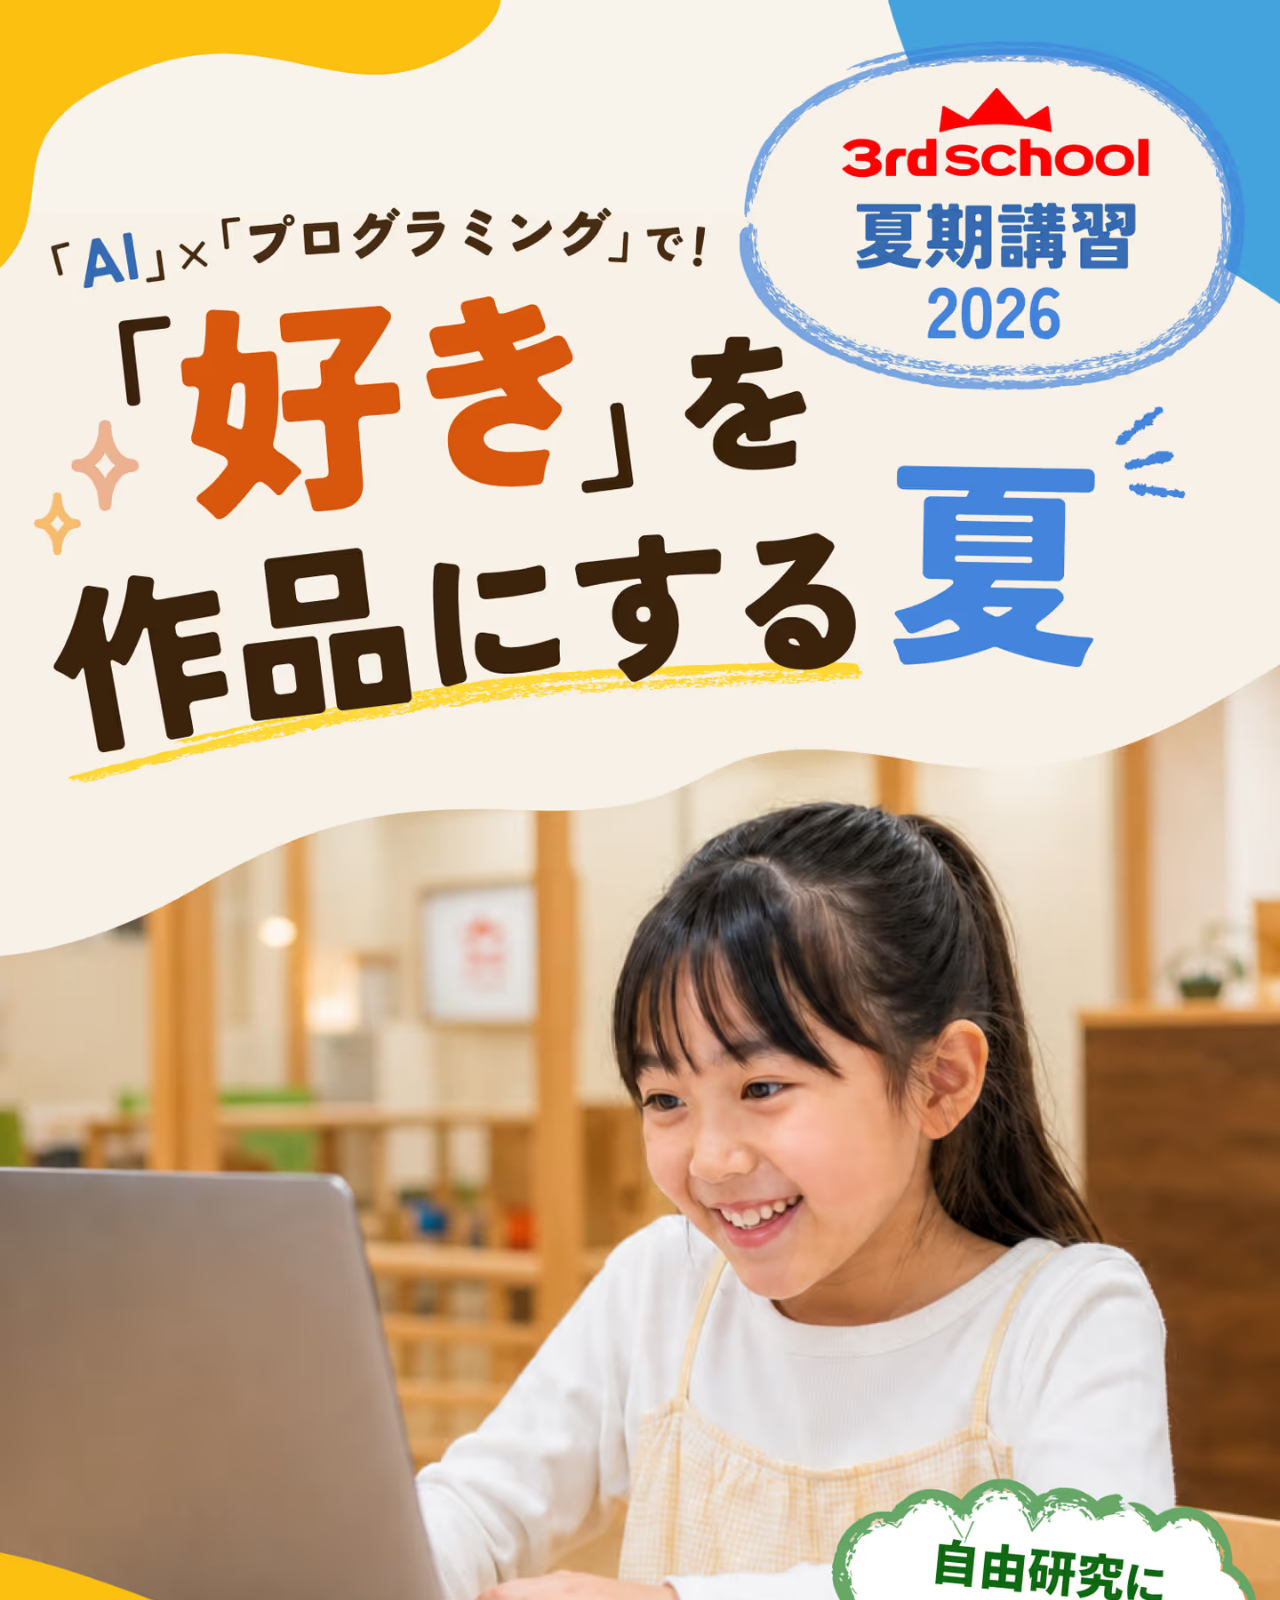
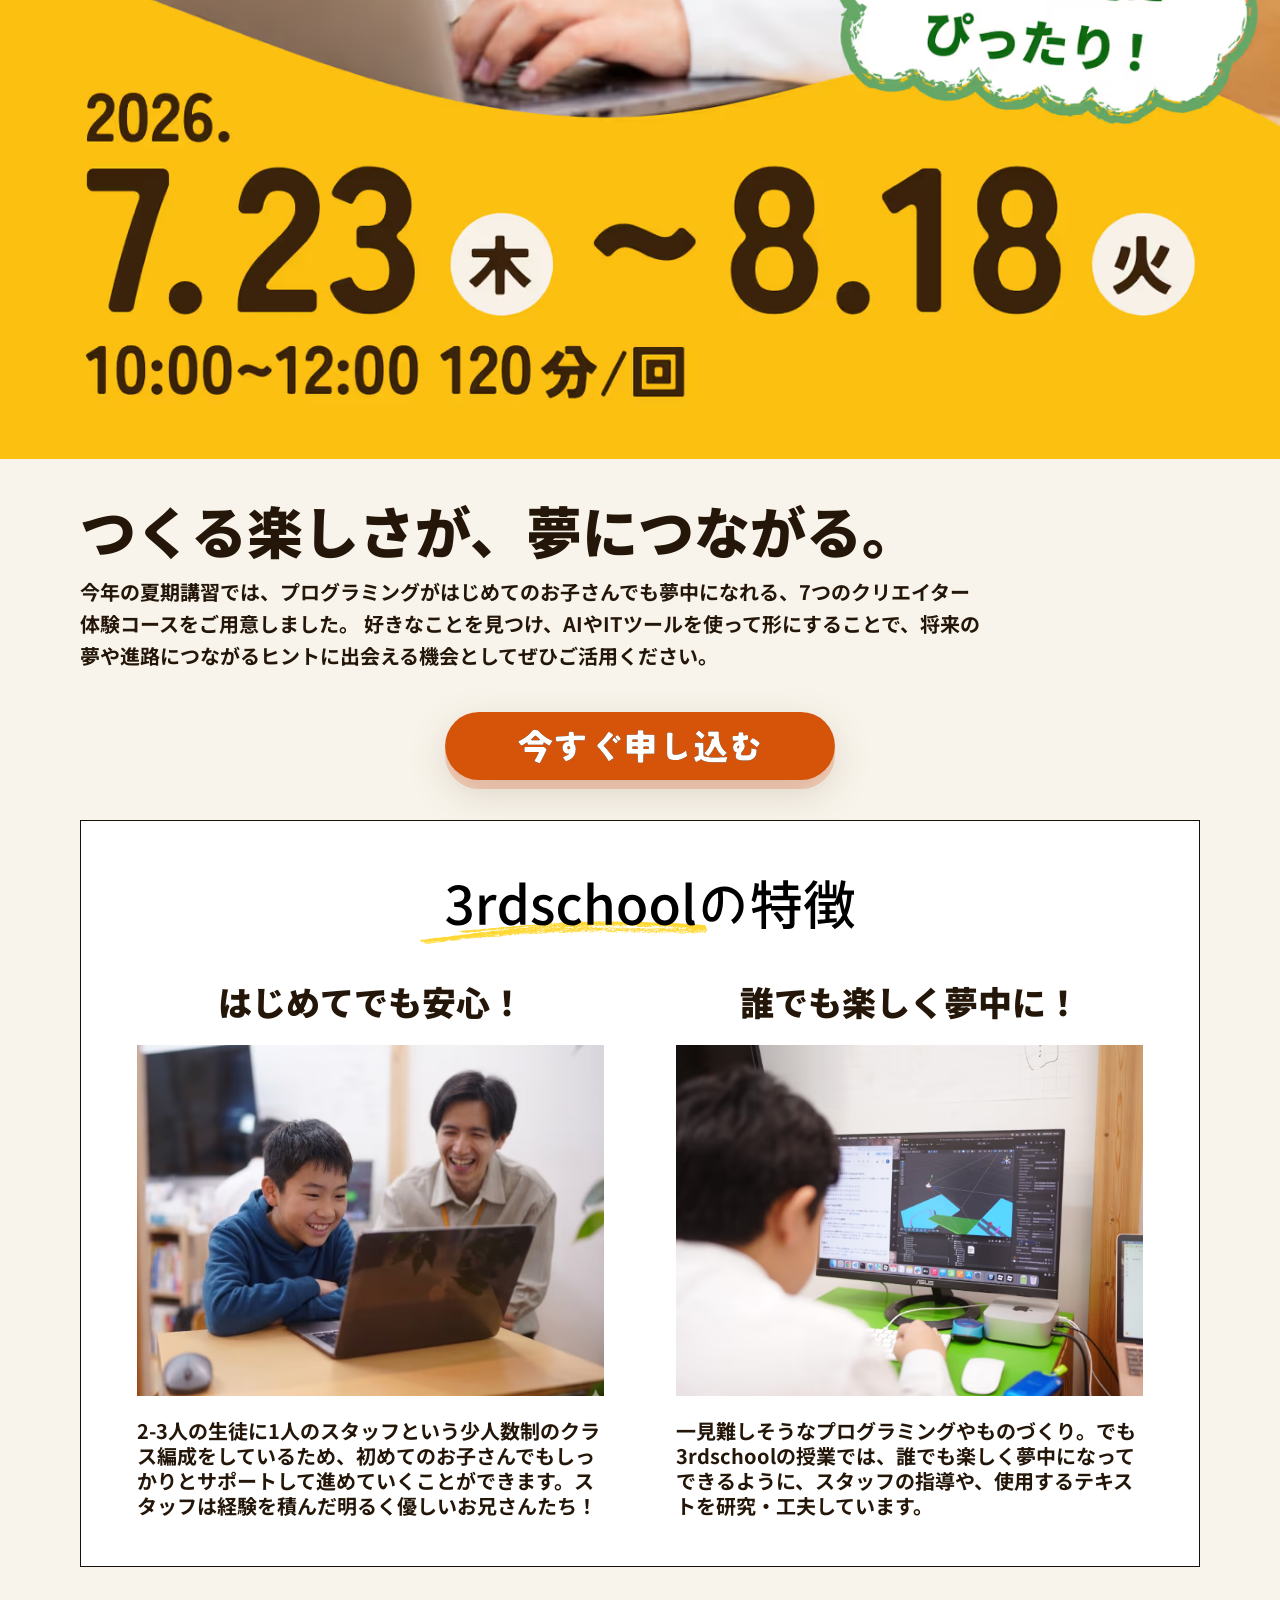
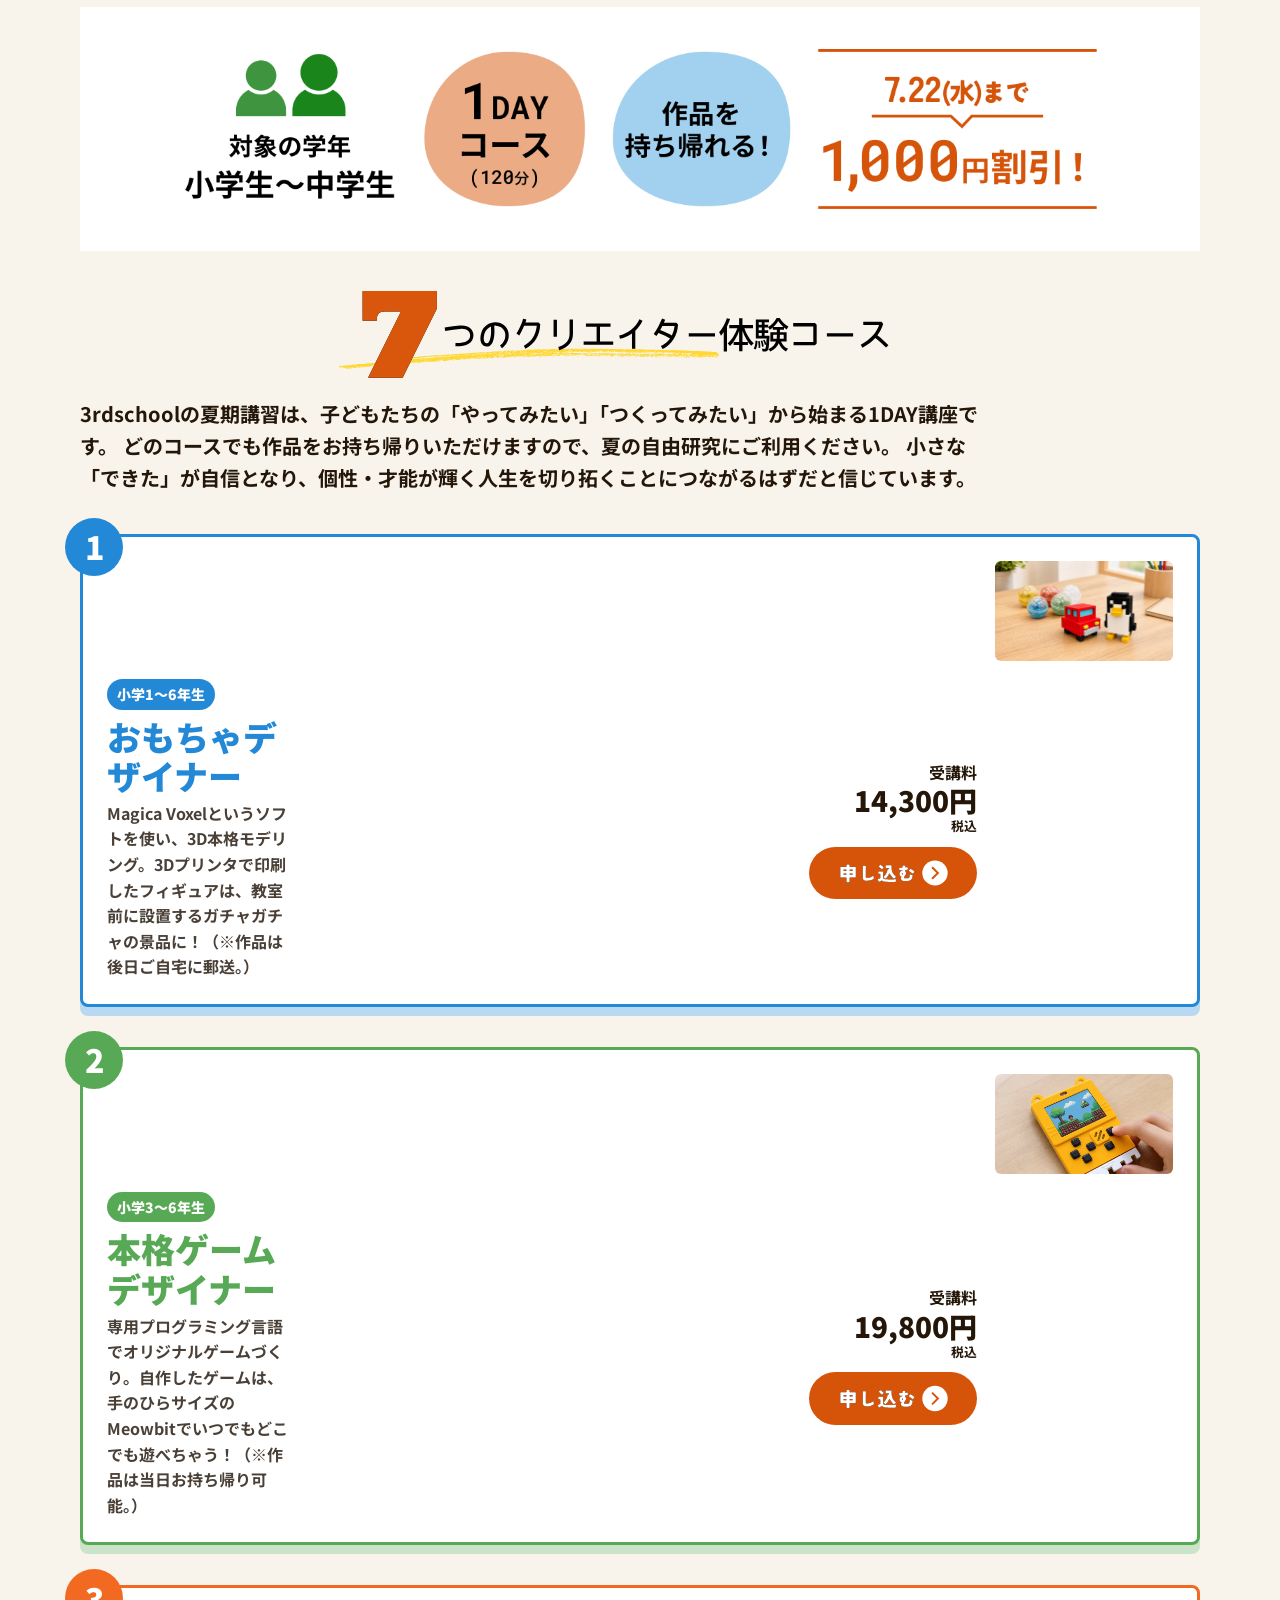
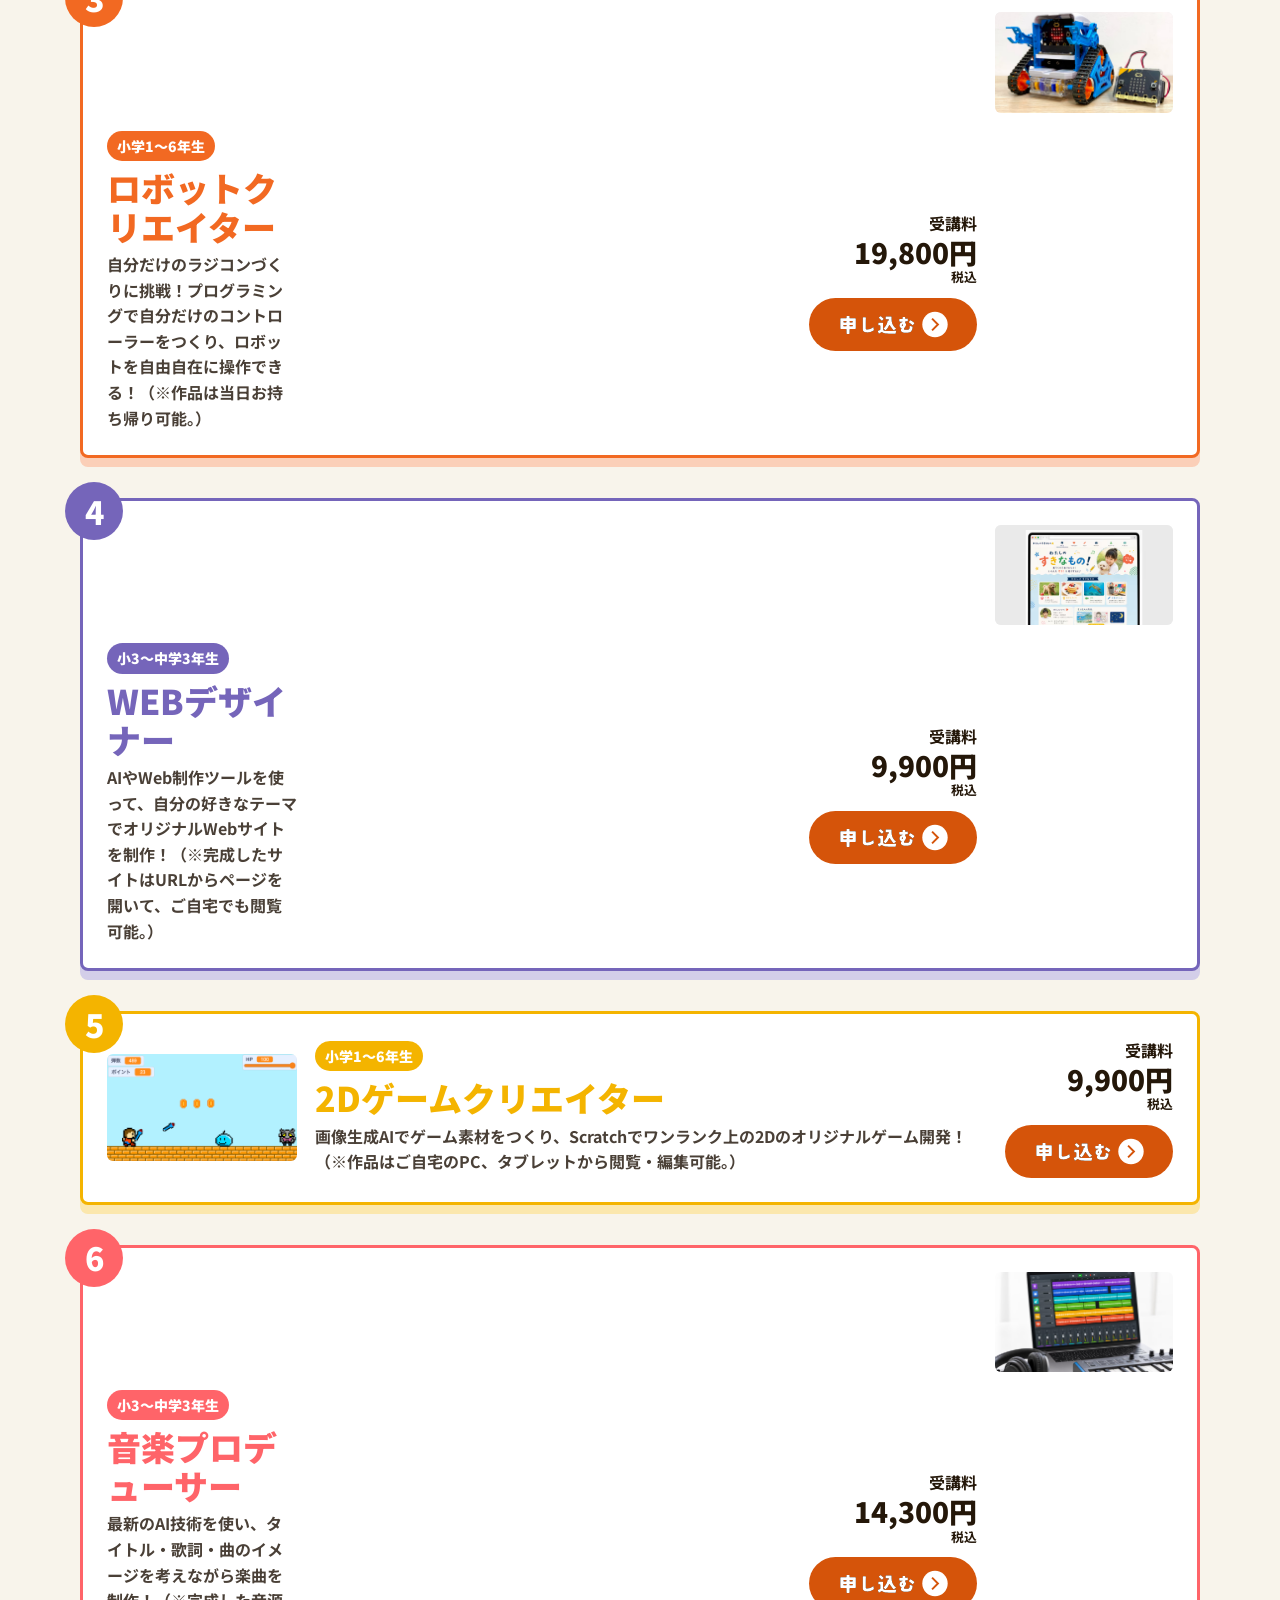
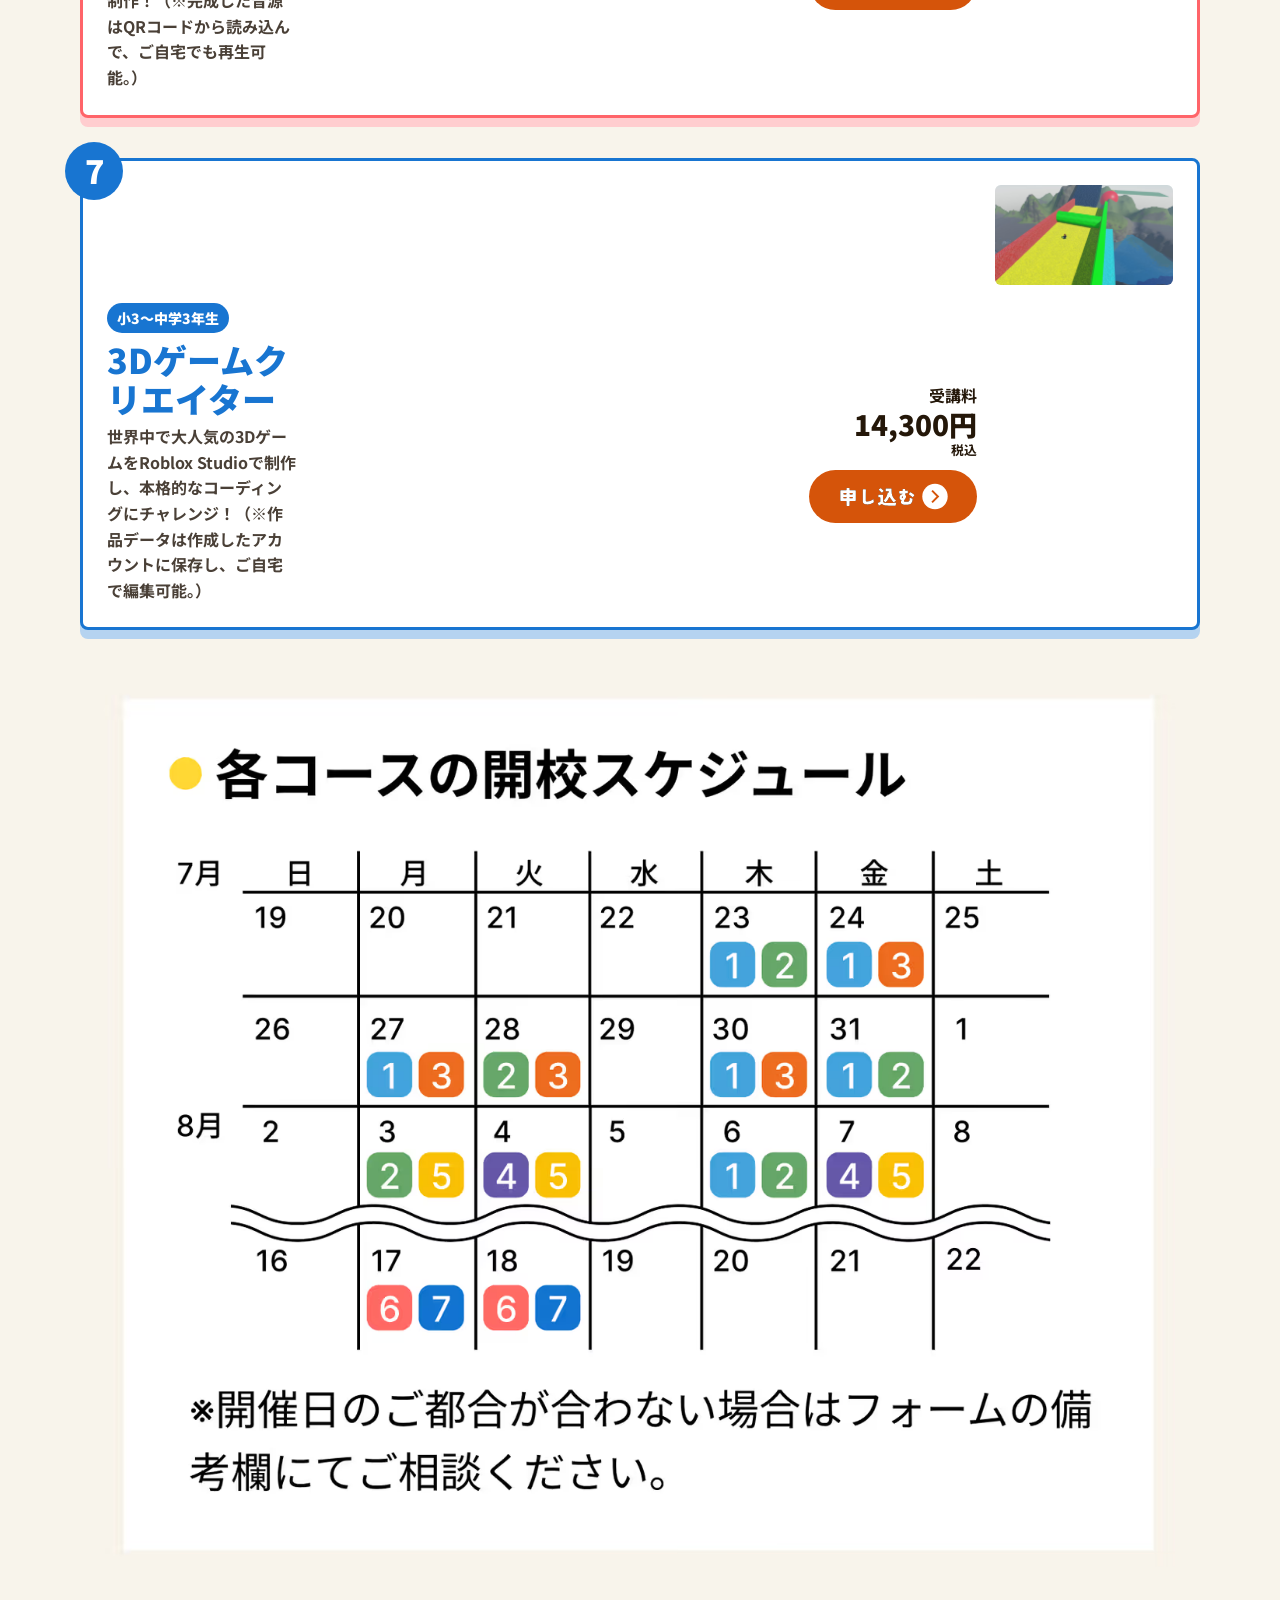
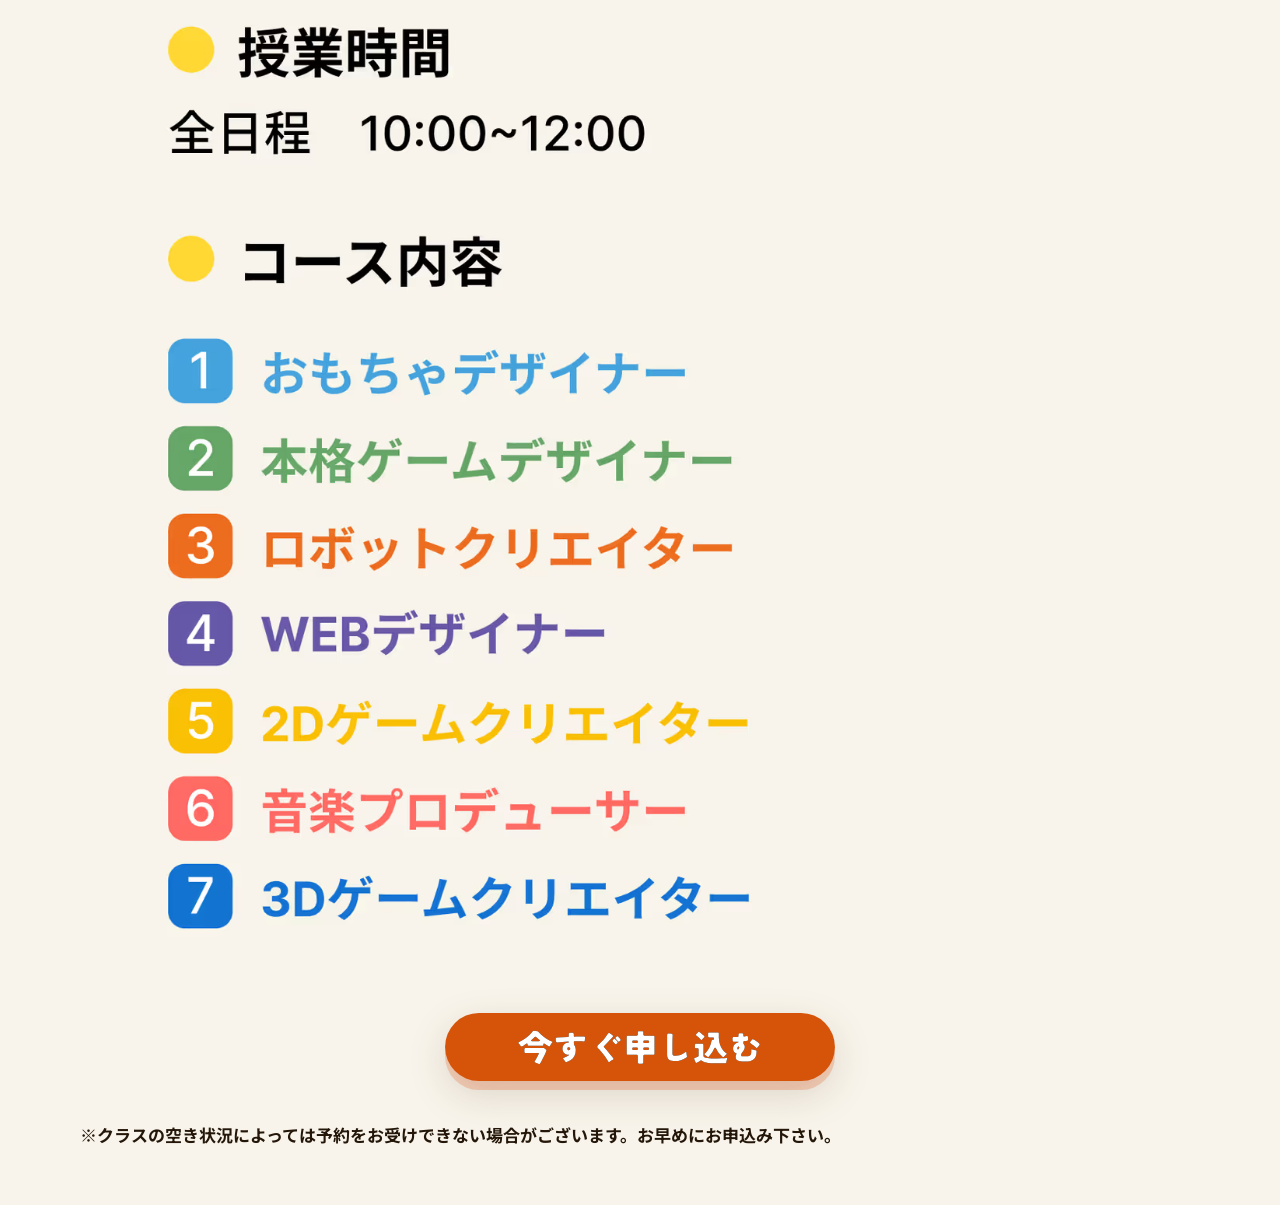
==== summer2026/index.html @ c0a356e0 "Publish summer2026 LP preview" ====
<!DOCTYPE html><html lang="ja" prefix="og: https://ogp.me/ns#"> <head><meta charset="UTF-8"><meta name="viewport" content="width=device-width, initial-scale=1.0"><meta name="description" content="3rdschoolの2026年夏期講習。AIとプログラミングで「好き」を作品にする、7つのクリエイター体験コースをご案内します。"><link rel="canonical" href="https://peio-day.github.io/summer2026/"><link rel="icon" type="image/svg+xml" href="/favicon.svg"><link rel="preconnect" href="https://fonts.googleapis.com"><link rel="preconnect" href="https://fonts.gstatic.com" crossorigin><link href="https://fonts.googleapis.com/css2?family=Noto+Sans+JP:wght@400;500;700&family=Monomaniac+One&family=Yomogi&display=swap" rel="stylesheet"><meta name="generator" content="Astro v6.2.1"><meta property="og:type" content="website"><meta property="og:site_name" content="3rdschool"><meta property="og:url" content="https://peio-day.github.io/summer2026/"><meta property="og:title" content="夏期講習2026 | 3rdschool"><meta property="og:description" content="3rdschoolの2026年夏期講習。AIとプログラミングで「好き」を作品にする、7つのクリエイター体験コースをご案内します。"><meta property="og:image" content="https://peio-day.github.io/images/summer2026/key-visual-pc.png"><meta property="og:locale" content="ja_JP"><meta name="twitter:card" content="summary_large_image"><meta name="twitter:title" content="夏期講習2026 | 3rdschool"><meta name="twitter:description" content="3rdschoolの2026年夏期講習。AIとプログラミングで「好き」を作品にする、7つのクリエイター体験コースをご案内します。"><meta name="twitter:image" content="https://peio-day.github.io/images/summer2026/key-visual-pc.png"><script type="application/ld+json">{"@context":"https://schema.org","@graph":[{"@type":"WebSite","@id":"https://peio-day.github.io/#website","name":"3rdschool","url":"https://peio-day.github.io/","inLanguage":"ja","publisher":{"@id":"https://peio-day.github.io/#school"}},{"@type":"EducationalOrganization","@id":"https://peio-day.github.io/#school","name":"3rdschool","alternateName":"サードスクール","description":"3rdschool（サードスクール）は、小中高生向けのロボット教室・プログラミング教室です。一人ひとりに合わせた個別最適化カリキュラムで、プログラミングやものづくりを通して自分らしさを育みます。","url":"https://peio-day.github.io/","logo":"https://peio-day.github.io/images/logo.svg","image":"https://peio-day.github.io/images/summer2026/key-visual-pc.png","telephone":"0422-27-6718","address":{"@type":"PostalAddress","postalCode":"180-0004","addressRegion":"東京都","addressLocality":"武蔵野市","streetAddress":"吉祥寺本町2-17-2 マリオンワンビルB1","addressCountry":"JP"},"areaServed":["武蔵野市","吉祥寺","東京都"]},{"@type":"WebPage","@id":"https://peio-day.github.io/summer2026/#webpage","url":"https://peio-day.github.io/summer2026/","name":"夏期講習2026 | 3rdschool","description":"3rdschoolの2026年夏期講習。AIとプログラミングで「好き」を作品にする、7つのクリエイター体験コースをご案内します。","isPartOf":{"@id":"https://peio-day.github.io/#website"},"about":{"@id":"https://peio-day.github.io/#school"},"inLanguage":"ja"}]}</script><title>夏期講習2026 | 3rdschool</title><link rel="stylesheet" href="/_astro/Layout.C4W0TdQ2.css">
<link rel="stylesheet" href="/_astro/summer2026@_@astro.C1IbvAcN.css"></head> <body class="bg-white">  <main class="summer-lp" data-astro-cid-hf2qwijf> <section class="hero" aria-label="3rdschool 夏期講習2026 キービジュアル" data-astro-cid-hf2qwijf> <picture data-astro-cid-hf2qwijf> <source media="(min-width: 768px)" srcset="/images/summer2026/key-visual-pc.png" data-astro-cid-hf2qwijf> <picture data-optimized-picture><source type="image/avif" srcset="/images/summer2026/_optimized/key-visual-sp-320.avif 320w, /images/summer2026/_optimized/key-visual-sp-480.avif 480w, /images/summer2026/_optimized/key-visual-sp-768.avif 768w, /images/summer2026/_optimized/key-visual-sp-1024.avif 1024w, /images/summer2026/_optimized/key-visual-sp-1440.avif 1440w, /images/summer2026/_optimized/key-visual-sp-1500.avif 1500w" sizes="100vw"><source type="image/webp" srcset="/images/summer2026/_optimized/key-visual-sp-320.webp 320w, /images/summer2026/_optimized/key-visual-sp-480.webp 480w, /images/summer2026/_optimized/key-visual-sp-768.webp 768w, /images/summer2026/_optimized/key-visual-sp-1024.webp 1024w, /images/summer2026/_optimized/key-visual-sp-1440.webp 1440w, /images/summer2026/_optimized/key-visual-sp-1500.webp 1500w" sizes="100vw"><img src="/images/summer2026/_optimized/key-visual-sp-1500.jpg" alt="3rdschool 夏期講習2026。AIとプログラミングで好きを作品にする夏。2026年7月23日から8月18日、10時から12時、120分。自由研究にぴったり。" data-astro-cid-hf2qwijf srcset="/images/summer2026/_optimized/key-visual-sp-320.jpg 320w, /images/summer2026/_optimized/key-visual-sp-480.jpg 480w, /images/summer2026/_optimized/key-visual-sp-768.jpg 768w, /images/summer2026/_optimized/key-visual-sp-1024.jpg 1024w, /images/summer2026/_optimized/key-visual-sp-1440.jpg 1440w, /images/summer2026/_optimized/key-visual-sp-1500.jpg 1500w" sizes="100vw" width="1500" height="2412" decoding="async" loading="lazy"></picture> </picture> </section> <section class="school-message" aria-labelledby="school-message-title" data-astro-cid-hf2qwijf> <div class="school-message-inner" data-astro-cid-hf2qwijf> <h2 id="school-message-title" data-astro-cid-hf2qwijf>つくる楽しさが、夢につながる。</h2> <p class="school-message-text" data-astro-cid-hf2qwijf>
今年の夏期講習では、プログラミングがはじめてのお子さんでも夢中になれる、7つのクリエイター体験コースをご用意しました。
          好きなことを見つけ、AIやITツールを使って形にすることで、将来の夢や進路につながるヒントに出会える機会としてぜひご活用ください。
</p> </div> </section> <section class="apply-visual" aria-label="夏期講習のお申込み" data-astro-cid-hf2qwijf> <a href="https://docs.google.com/forms/d/e/1FAIpQLSduN8MooOyiQz0dYgE5mBv_ekLYyKH8mfT1qX-mjgwdYYF5_A/viewform?usp=header" target="_blank" rel="noopener noreferrer" data-astro-cid-hf2qwijf> <img src="/images/summer2026/apply-button.svg" alt="今すぐ申し込む" data-astro-cid-hf2qwijf> </a> </section> <section class="features" aria-labelledby="features-title" data-astro-cid-hf2qwijf> <div class="section-heading" data-astro-cid-hf2qwijf> <h2 id="features-title" class="feature-title" data-astro-cid-hf2qwijf> <img src="/images/summer2026/feature-title.svg" alt="3rdschoolの特徴" loading="eager" data-astro-cid-hf2qwijf> </h2> </div> <div class="feature-list" data-astro-cid-hf2qwijf> <article class="feature-item" data-astro-cid-hf2qwijf> <h3 data-astro-cid-hf2qwijf>はじめてでも安心！</h3> <picture data-optimized-picture><source type="image/avif" srcset="/images/summer2026/_optimized/feature-support-320.avif 320w, /images/summer2026/_optimized/feature-support-480.avif 480w, /images/summer2026/_optimized/feature-support-768.avif 768w, /images/summer2026/_optimized/feature-support-1024.avif 1024w, /images/summer2026/_optimized/feature-support-1111.avif 1111w" sizes="100vw"><source type="image/webp" srcset="/images/summer2026/_optimized/feature-support-320.webp 320w, /images/summer2026/_optimized/feature-support-480.webp 480w, /images/summer2026/_optimized/feature-support-768.webp 768w, /images/summer2026/_optimized/feature-support-1024.webp 1024w, /images/summer2026/_optimized/feature-support-1111.webp 1111w" sizes="100vw"><img src="/images/summer2026/_optimized/feature-support-1111.jpg" alt="スタッフが子どもに寄り添って制作をサポートしている様子" loading="lazy" data-astro-cid-hf2qwijf srcset="/images/summer2026/_optimized/feature-support-320.jpg 320w, /images/summer2026/_optimized/feature-support-480.jpg 480w, /images/summer2026/_optimized/feature-support-768.jpg 768w, /images/summer2026/_optimized/feature-support-1024.jpg 1024w, /images/summer2026/_optimized/feature-support-1111.jpg 1111w" sizes="100vw" width="1111" height="776" decoding="async"></picture> <p data-astro-cid-hf2qwijf>
2-3人の生徒に1人のスタッフという少人数制のクラス編成をしているため、初めてのお子さんでもしっかりとサポートして進めていくことができます。スタッフは経験を積んだ明るく優しいお兄さんたち！
</p> </article> <article class="feature-item" data-astro-cid-hf2qwijf> <h3 data-astro-cid-hf2qwijf>誰でも楽しく夢中に！</h3> <picture data-optimized-picture><source type="image/avif" srcset="/images/summer2026/_optimized/feature-focus-320.avif 320w, /images/summer2026/_optimized/feature-focus-480.avif 480w, /images/summer2026/_optimized/feature-focus-768.avif 768w, /images/summer2026/_optimized/feature-focus-1024.avif 1024w, /images/summer2026/_optimized/feature-focus-1400.avif 1400w" sizes="100vw"><source type="image/webp" srcset="/images/summer2026/_optimized/feature-focus-320.webp 320w, /images/summer2026/_optimized/feature-focus-480.webp 480w, /images/summer2026/_optimized/feature-focus-768.webp 768w, /images/summer2026/_optimized/feature-focus-1024.webp 1024w, /images/summer2026/_optimized/feature-focus-1400.webp 1400w" sizes="100vw"><img src="/images/summer2026/_optimized/feature-focus-1400.jpg" alt="子どもが3D制作画面を見ながらプログラミングに取り組んでいる様子" loading="lazy" data-astro-cid-hf2qwijf srcset="/images/summer2026/_optimized/feature-focus-320.jpg 320w, /images/summer2026/_optimized/feature-focus-480.jpg 480w, /images/summer2026/_optimized/feature-focus-768.jpg 768w, /images/summer2026/_optimized/feature-focus-1024.jpg 1024w, /images/summer2026/_optimized/feature-focus-1400.jpg 1400w" sizes="100vw" width="1400" height="933" decoding="async"></picture> <p data-astro-cid-hf2qwijf>
一見難しそうなプログラミングやものづくり。でも3rdschoolの授業では、誰でも楽しく夢中になってできるように、スタッフの指導や、使用するテキストを研究・工夫しています。
</p> </article> </div> </section> <section class="highlights" aria-label="夏期講習の特徴" data-astro-cid-hf2qwijf> <img class="highlights-pc" src="/images/summer2026/highlights-pc.png" alt="対象の学年 小学生から中学生、1DAYコース120分、作品を持ち帰れる、7月22日まで1,000円割引" loading="eager" data-astro-cid-hf2qwijf> <img class="highlights-sp" src="/images/summer2026/highlights-sp.png" alt="対象の学年 小学生から中学生、1DAYコース120分、作品を持ち帰れる、7月22日まで1,000円割引" loading="eager" data-astro-cid-hf2qwijf> </section> <section class="intro-section" aria-labelledby="intro-title" data-astro-cid-hf2qwijf> <div class="section-heading" data-astro-cid-hf2qwijf> <h2 id="intro-title" class="creator-title" data-astro-cid-hf2qwijf> <img src="/images/summer2026/creator-course-title.svg" alt="7つのクリエイター体験コース" loading="eager" data-astro-cid-hf2qwijf> </h2> </div> <p class="intro-text" data-astro-cid-hf2qwijf>
3rdschoolの夏期講習は、子どもたちの「やってみたい」「つくってみたい」から始まる1DAY講座です。
        どのコースでも作品をお持ち帰りいただけますので、夏の自由研究にご利用ください。
        小さな「できた」が自信となり、個性・才能が輝く人生を切り拓くことにつながるはずだと信じています。
</p> </section> <section class="courses" aria-label="コース一覧" data-astro-cid-hf2qwijf> <article class="course-card" style="--course-color: #2389d7" data-astro-cid-hf2qwijf> <div class="course-number" data-astro-cid-hf2qwijf>1</div> <picture data-optimized-picture><source type="image/avif" srcset="/images/summer2026/_optimized/course-toy-320.avif 320w, /images/summer2026/_optimized/course-toy-480.avif 480w, /images/summer2026/_optimized/course-toy-768.avif 768w, /images/summer2026/_optimized/course-toy-1024.avif 1024w, /images/summer2026/_optimized/course-toy-1440.avif 1440w, /images/summer2026/_optimized/course-toy-1672.avif 1672w" sizes="100vw"><source type="image/webp" srcset="/images/summer2026/_optimized/course-toy-320.webp 320w, /images/summer2026/_optimized/course-toy-480.webp 480w, /images/summer2026/_optimized/course-toy-768.webp 768w, /images/summer2026/_optimized/course-toy-1024.webp 1024w, /images/summer2026/_optimized/course-toy-1440.webp 1440w, /images/summer2026/_optimized/course-toy-1672.webp 1672w" sizes="100vw"><img class="course-image" src="/images/summer2026/_optimized/course-toy-1672.jpg" alt="" loading="lazy" data-astro-cid-hf2qwijf srcset="/images/summer2026/_optimized/course-toy-320.jpg 320w, /images/summer2026/_optimized/course-toy-480.jpg 480w, /images/summer2026/_optimized/course-toy-768.jpg 768w, /images/summer2026/_optimized/course-toy-1024.jpg 1024w, /images/summer2026/_optimized/course-toy-1440.jpg 1440w, /images/summer2026/_optimized/course-toy-1672.jpg 1672w" sizes="100vw" width="1672" height="941" decoding="async"></picture> <div class="course-body" data-astro-cid-hf2qwijf> <span class="target" data-astro-cid-hf2qwijf>小学1〜6年生</span> <h3 data-astro-cid-hf2qwijf>おもちゃデザイナー</h3> <p data-astro-cid-hf2qwijf>Magica Voxelというソフトを使い、3D本格モデリング。3Dプリンタで印刷したフィギュアは、教室前に設置するガチャガチャの景品に！（※作品は後日ご自宅に郵送。）</p> </div> <div class="course-footer" data-astro-cid-hf2qwijf> <div class="course-price" data-astro-cid-hf2qwijf> <span data-astro-cid-hf2qwijf>受講料</span> <strong data-astro-cid-hf2qwijf>14,300円</strong> <small data-astro-cid-hf2qwijf>税込</small> </div> <a class="course-apply" href="https://docs.google.com/forms/d/e/1FAIpQLSduN8MooOyiQz0dYgE5mBv_ekLYyKH8mfT1qX-mjgwdYYF5_A/viewform?usp=header" target="_blank" rel="noopener noreferrer" data-astro-cid-hf2qwijf> <img src="/images/summer2026/apply-button-small.svg" alt="おもちゃデザイナーに申し込む" loading="lazy" data-astro-cid-hf2qwijf> </a> </div> </article><article class="course-card" style="--course-color: #58a955" data-astro-cid-hf2qwijf> <div class="course-number" data-astro-cid-hf2qwijf>2</div> <picture data-optimized-picture><source type="image/avif" srcset="/images/summer2026/_optimized/course-game-320.avif 320w, /images/summer2026/_optimized/course-game-480.avif 480w, /images/summer2026/_optimized/course-game-768.avif 768w, /images/summer2026/_optimized/course-game-1024.avif 1024w, /images/summer2026/_optimized/course-game-1402.avif 1402w" sizes="100vw"><source type="image/webp" srcset="/images/summer2026/_optimized/course-game-320.webp 320w, /images/summer2026/_optimized/course-game-480.webp 480w, /images/summer2026/_optimized/course-game-768.webp 768w, /images/summer2026/_optimized/course-game-1024.webp 1024w, /images/summer2026/_optimized/course-game-1402.webp 1402w" sizes="100vw"><img class="course-image" src="/images/summer2026/_optimized/course-game-1402.jpg" alt="" loading="lazy" data-astro-cid-hf2qwijf srcset="/images/summer2026/_optimized/course-game-320.jpg 320w, /images/summer2026/_optimized/course-game-480.jpg 480w, /images/summer2026/_optimized/course-game-768.jpg 768w, /images/summer2026/_optimized/course-game-1024.jpg 1024w, /images/summer2026/_optimized/course-game-1402.jpg 1402w" sizes="100vw" width="1402" height="1122" decoding="async"></picture> <div class="course-body" data-astro-cid-hf2qwijf> <span class="target" data-astro-cid-hf2qwijf>小学3〜6年生</span> <h3 data-astro-cid-hf2qwijf>本格ゲームデザイナー</h3> <p data-astro-cid-hf2qwijf>専用プログラミング言語でオリジナルゲームづくり。自作したゲームは、手のひらサイズのMeowbitでいつでもどこでも遊べちゃう！（※作品は当日お持ち帰り可能。）</p> </div> <div class="course-footer" data-astro-cid-hf2qwijf> <div class="course-price" data-astro-cid-hf2qwijf> <span data-astro-cid-hf2qwijf>受講料</span> <strong data-astro-cid-hf2qwijf>19,800円</strong> <small data-astro-cid-hf2qwijf>税込</small> </div> <a class="course-apply" href="https://docs.google.com/forms/d/e/1FAIpQLSduN8MooOyiQz0dYgE5mBv_ekLYyKH8mfT1qX-mjgwdYYF5_A/viewform?usp=header" target="_blank" rel="noopener noreferrer" data-astro-cid-hf2qwijf> <img src="/images/summer2026/apply-button-small.svg" alt="本格ゲームデザイナーに申し込む" loading="lazy" data-astro-cid-hf2qwijf> </a> </div> </article><article class="course-card" style="--course-color: #f26922" data-astro-cid-hf2qwijf> <div class="course-number" data-astro-cid-hf2qwijf>3</div> <picture data-optimized-picture><source type="image/avif" srcset="/images/summer2026/_optimized/course-robot-320.avif 320w, /images/summer2026/_optimized/course-robot-480.avif 480w, /images/summer2026/_optimized/course-robot-768.avif 768w, /images/summer2026/_optimized/course-robot-1024.avif 1024w, /images/summer2026/_optimized/course-robot-1440.avif 1440w, /images/summer2026/_optimized/course-robot-1504.avif 1504w" sizes="100vw"><source type="image/webp" srcset="/images/summer2026/_optimized/course-robot-320.webp 320w, /images/summer2026/_optimized/course-robot-480.webp 480w, /images/summer2026/_optimized/course-robot-768.webp 768w, /images/summer2026/_optimized/course-robot-1024.webp 1024w, /images/summer2026/_optimized/course-robot-1440.webp 1440w, /images/summer2026/_optimized/course-robot-1504.webp 1504w" sizes="100vw"><img class="course-image" src="/images/summer2026/_optimized/course-robot-1504.jpg" alt="" loading="lazy" data-astro-cid-hf2qwijf srcset="/images/summer2026/_optimized/course-robot-320.jpg 320w, /images/summer2026/_optimized/course-robot-480.jpg 480w, /images/summer2026/_optimized/course-robot-768.jpg 768w, /images/summer2026/_optimized/course-robot-1024.jpg 1024w, /images/summer2026/_optimized/course-robot-1440.jpg 1440w, /images/summer2026/_optimized/course-robot-1504.jpg 1504w" sizes="100vw" width="1504" height="1310" decoding="async"></picture> <div class="course-body" data-astro-cid-hf2qwijf> <span class="target" data-astro-cid-hf2qwijf>小学1〜6年生</span> <h3 data-astro-cid-hf2qwijf>ロボットクリエイター</h3> <p data-astro-cid-hf2qwijf>自分だけのラジコンづくりに挑戦！プログラミングで自分だけのコントローラーをつくり、ロボットを自由自在に操作できる！（※作品は当日お持ち帰り可能。）</p> </div> <div class="course-footer" data-astro-cid-hf2qwijf> <div class="course-price" data-astro-cid-hf2qwijf> <span data-astro-cid-hf2qwijf>受講料</span> <strong data-astro-cid-hf2qwijf>19,800円</strong> <small data-astro-cid-hf2qwijf>税込</small> </div> <a class="course-apply" href="https://docs.google.com/forms/d/e/1FAIpQLSduN8MooOyiQz0dYgE5mBv_ekLYyKH8mfT1qX-mjgwdYYF5_A/viewform?usp=header" target="_blank" rel="noopener noreferrer" data-astro-cid-hf2qwijf> <img src="/images/summer2026/apply-button-small.svg" alt="ロボットクリエイターに申し込む" loading="lazy" data-astro-cid-hf2qwijf> </a> </div> </article><article class="course-card" style="--course-color: #7565ba" data-astro-cid-hf2qwijf> <div class="course-number" data-astro-cid-hf2qwijf>4</div> <picture data-optimized-picture><source type="image/avif" srcset="/images/summer2026/_optimized/course-web-320.avif 320w, /images/summer2026/_optimized/course-web-432.avif 432w" sizes="432px"><source type="image/webp" srcset="/images/summer2026/_optimized/course-web-320.webp 320w, /images/summer2026/_optimized/course-web-432.webp 432w" sizes="432px"><img class="course-image" src="/images/summer2026/_optimized/course-web-432.jpg" alt="" loading="lazy" data-astro-cid-hf2qwijf srcset="/images/summer2026/_optimized/course-web-320.jpg 320w, /images/summer2026/_optimized/course-web-432.jpg 432w" sizes="432px" width="432" height="240" decoding="async"></picture> <div class="course-body" data-astro-cid-hf2qwijf> <span class="target" data-astro-cid-hf2qwijf>小3〜中学3年生</span> <h3 data-astro-cid-hf2qwijf>WEBデザイナー</h3> <p data-astro-cid-hf2qwijf>AIやWeb制作ツールを使って、自分の好きなテーマでオリジナルWebサイトを制作！（※完成したサイトはURLからページを開いて、ご自宅でも閲覧可能。）</p> </div> <div class="course-footer" data-astro-cid-hf2qwijf> <div class="course-price" data-astro-cid-hf2qwijf> <span data-astro-cid-hf2qwijf>受講料</span> <strong data-astro-cid-hf2qwijf>9,900円</strong> <small data-astro-cid-hf2qwijf>税込</small> </div> <a class="course-apply" href="https://docs.google.com/forms/d/e/1FAIpQLSduN8MooOyiQz0dYgE5mBv_ekLYyKH8mfT1qX-mjgwdYYF5_A/viewform?usp=header" target="_blank" rel="noopener noreferrer" data-astro-cid-hf2qwijf> <img src="/images/summer2026/apply-button-small.svg" alt="WEBデザイナーに申し込む" loading="lazy" data-astro-cid-hf2qwijf> </a> </div> </article><article class="course-card" style="--course-color: #f4b400" data-astro-cid-hf2qwijf> <div class="course-number" data-astro-cid-hf2qwijf>5</div> <img class="course-image" src="/images/summer2026/course-2d.png" alt="" loading="lazy" data-astro-cid-hf2qwijf> <div class="course-body" data-astro-cid-hf2qwijf> <span class="target" data-astro-cid-hf2qwijf>小学1〜6年生</span> <h3 data-astro-cid-hf2qwijf>2Dゲームクリエイター</h3> <p data-astro-cid-hf2qwijf>画像生成AIでゲーム素材をつくり、Scratchでワンランク上の2Dのオリジナルゲーム開発！（※作品はご自宅のPC、タブレットから閲覧・編集可能。）</p> </div> <div class="course-footer" data-astro-cid-hf2qwijf> <div class="course-price" data-astro-cid-hf2qwijf> <span data-astro-cid-hf2qwijf>受講料</span> <strong data-astro-cid-hf2qwijf>9,900円</strong> <small data-astro-cid-hf2qwijf>税込</small> </div> <a class="course-apply" href="https://docs.google.com/forms/d/e/1FAIpQLSduN8MooOyiQz0dYgE5mBv_ekLYyKH8mfT1qX-mjgwdYYF5_A/viewform?usp=header" target="_blank" rel="noopener noreferrer" data-astro-cid-hf2qwijf> <img src="/images/summer2026/apply-button-small.svg" alt="2Dゲームクリエイターに申し込む" loading="lazy" data-astro-cid-hf2qwijf> </a> </div> </article><article class="course-card" style="--course-color: #ff6469" data-astro-cid-hf2qwijf> <div class="course-number" data-astro-cid-hf2qwijf>6</div> <picture data-optimized-picture><source type="image/avif" srcset="/images/summer2026/_optimized/course-music-320.avif 320w, /images/summer2026/_optimized/course-music-480.avif 480w, /images/summer2026/_optimized/course-music-768.avif 768w, /images/summer2026/_optimized/course-music-1024.avif 1024w, /images/summer2026/_optimized/course-music-1440.avif 1440w, /images/summer2026/_optimized/course-music-1448.avif 1448w" sizes="100vw"><source type="image/webp" srcset="/images/summer2026/_optimized/course-music-320.webp 320w, /images/summer2026/_optimized/course-music-480.webp 480w, /images/summer2026/_optimized/course-music-768.webp 768w, /images/summer2026/_optimized/course-music-1024.webp 1024w, /images/summer2026/_optimized/course-music-1440.webp 1440w, /images/summer2026/_optimized/course-music-1448.webp 1448w" sizes="100vw"><img class="course-image" src="/images/summer2026/_optimized/course-music-1448.jpg" alt="" loading="lazy" data-astro-cid-hf2qwijf srcset="/images/summer2026/_optimized/course-music-320.jpg 320w, /images/summer2026/_optimized/course-music-480.jpg 480w, /images/summer2026/_optimized/course-music-768.jpg 768w, /images/summer2026/_optimized/course-music-1024.jpg 1024w, /images/summer2026/_optimized/course-music-1440.jpg 1440w, /images/summer2026/_optimized/course-music-1448.jpg 1448w" sizes="100vw" width="1448" height="1086" decoding="async"></picture> <div class="course-body" data-astro-cid-hf2qwijf> <span class="target" data-astro-cid-hf2qwijf>小3〜中学3年生</span> <h3 data-astro-cid-hf2qwijf>音楽プロデューサー</h3> <p data-astro-cid-hf2qwijf>最新のAI技術を使い、タイトル・歌詞・曲のイメージを考えながら楽曲を制作！（※完成した音源はQRコードから読み込んで、ご自宅でも再生可能。）</p> </div> <div class="course-footer" data-astro-cid-hf2qwijf> <div class="course-price" data-astro-cid-hf2qwijf> <span data-astro-cid-hf2qwijf>受講料</span> <strong data-astro-cid-hf2qwijf>14,300円</strong> <small data-astro-cid-hf2qwijf>税込</small> </div> <a class="course-apply" href="https://docs.google.com/forms/d/e/1FAIpQLSduN8MooOyiQz0dYgE5mBv_ekLYyKH8mfT1qX-mjgwdYYF5_A/viewform?usp=header" target="_blank" rel="noopener noreferrer" data-astro-cid-hf2qwijf> <img src="/images/summer2026/apply-button-small.svg" alt="音楽プロデューサーに申し込む" loading="lazy" data-astro-cid-hf2qwijf> </a> </div> </article><article class="course-card" style="--course-color: #1875d1" data-astro-cid-hf2qwijf> <div class="course-number" data-astro-cid-hf2qwijf>7</div> <picture data-optimized-picture><source type="image/avif" srcset="/images/summer2026/_optimized/course-3d-320.avif 320w, /images/summer2026/_optimized/course-3d-480.avif 480w, /images/summer2026/_optimized/course-3d-768.avif 768w, /images/summer2026/_optimized/course-3d-1024.avif 1024w, /images/summer2026/_optimized/course-3d-1440.avif 1440w, /images/summer2026/_optimized/course-3d-1882.avif 1882w" sizes="100vw"><source type="image/webp" srcset="/images/summer2026/_optimized/course-3d-320.webp 320w, /images/summer2026/_optimized/course-3d-480.webp 480w, /images/summer2026/_optimized/course-3d-768.webp 768w, /images/summer2026/_optimized/course-3d-1024.webp 1024w, /images/summer2026/_optimized/course-3d-1440.webp 1440w, /images/summer2026/_optimized/course-3d-1882.webp 1882w" sizes="100vw"><img class="course-image" src="/images/summer2026/_optimized/course-3d-1882.jpg" alt="" loading="lazy" data-astro-cid-hf2qwijf srcset="/images/summer2026/_optimized/course-3d-320.jpg 320w, /images/summer2026/_optimized/course-3d-480.jpg 480w, /images/summer2026/_optimized/course-3d-768.jpg 768w, /images/summer2026/_optimized/course-3d-1024.jpg 1024w, /images/summer2026/_optimized/course-3d-1440.jpg 1440w, /images/summer2026/_optimized/course-3d-1882.jpg 1882w" sizes="100vw" width="1882" height="1302" decoding="async"></picture> <div class="course-body" data-astro-cid-hf2qwijf> <span class="target" data-astro-cid-hf2qwijf>小3〜中学3年生</span> <h3 data-astro-cid-hf2qwijf>3Dゲームクリエイター</h3> <p data-astro-cid-hf2qwijf>世界中で大人気の3DゲームをRoblox Studioで制作し、本格的なコーディングにチャレンジ！（※作品データは作成したアカウントに保存し、ご自宅で編集可能。）</p> </div> <div class="course-footer" data-astro-cid-hf2qwijf> <div class="course-price" data-astro-cid-hf2qwijf> <span data-astro-cid-hf2qwijf>受講料</span> <strong data-astro-cid-hf2qwijf>14,300円</strong> <small data-astro-cid-hf2qwijf>税込</small> </div> <a class="course-apply" href="https://docs.google.com/forms/d/e/1FAIpQLSduN8MooOyiQz0dYgE5mBv_ekLYyKH8mfT1qX-mjgwdYYF5_A/viewform?usp=header" target="_blank" rel="noopener noreferrer" data-astro-cid-hf2qwijf> <img src="/images/summer2026/apply-button-small.svg" alt="3Dゲームクリエイターに申し込む" loading="lazy" data-astro-cid-hf2qwijf> </a> </div> </article> </section> <section class="info-grid" aria-label="開催情報" data-astro-cid-hf2qwijf> <article class="info-card schedule-card" data-astro-cid-hf2qwijf> <picture data-astro-cid-hf2qwijf> <source media="(min-width: 768px)" srcset="/images/summer2026/schedule-form-pc.png" data-astro-cid-hf2qwijf> <picture data-optimized-picture><source type="image/avif" srcset="/images/summer2026/_optimized/schedule-form-sp-320.avif 320w, /images/summer2026/_optimized/schedule-form-sp-480.avif 480w, /images/summer2026/_optimized/schedule-form-sp-768.avif 768w, /images/summer2026/_optimized/schedule-form-sp-1024.avif 1024w, /images/summer2026/_optimized/schedule-form-sp-1440.avif 1440w, /images/summer2026/_optimized/schedule-form-sp-1500.avif 1500w" sizes="100vw"><source type="image/webp" srcset="/images/summer2026/_optimized/schedule-form-sp-320.webp 320w, /images/summer2026/_optimized/schedule-form-sp-480.webp 480w, /images/summer2026/_optimized/schedule-form-sp-768.webp 768w, /images/summer2026/_optimized/schedule-form-sp-1024.webp 1024w, /images/summer2026/_optimized/schedule-form-sp-1440.webp 1440w, /images/summer2026/_optimized/schedule-form-sp-1500.webp 1500w" sizes="100vw"><img src="/images/summer2026/_optimized/schedule-form-sp-1500.jpg" alt="2026年7月から8月の各コース開校スケジュール、授業時間、コース内容" loading="lazy" data-astro-cid-hf2qwijf srcset="/images/summer2026/_optimized/schedule-form-sp-320.jpg 320w, /images/summer2026/_optimized/schedule-form-sp-480.jpg 480w, /images/summer2026/_optimized/schedule-form-sp-768.jpg 768w, /images/summer2026/_optimized/schedule-form-sp-1024.jpg 1024w, /images/summer2026/_optimized/schedule-form-sp-1440.jpg 1440w, /images/summer2026/_optimized/schedule-form-sp-1500.jpg 1500w" sizes="100vw" width="1500" height="2548" decoding="async"></picture> </picture> </article> </section> <section class="apply-visual apply-visual-bottom" aria-label="夏期講習のお申込み" data-astro-cid-hf2qwijf> <a href="https://docs.google.com/forms/d/e/1FAIpQLSduN8MooOyiQz0dYgE5mBv_ekLYyKH8mfT1qX-mjgwdYYF5_A/viewform?usp=header" target="_blank" rel="noopener noreferrer" data-astro-cid-hf2qwijf> <img src="/images/summer2026/apply-button.svg" alt="今すぐ申し込む" data-astro-cid-hf2qwijf> </a> </section> <section class="closing-note" aria-label="お申込みに関する注意事項" data-astro-cid-hf2qwijf> <p data-astro-cid-hf2qwijf>※クラスの空き状況によっては予約をお受けできない場合がございます。お早めにお申込み下さい。</p> </section> </main>  </body></html>
---- _astro/Layout.C4W0TdQ2.css ----
@layer properties{@supports (((-webkit-hyphens:none)) and (not (margin-trim:inline))) or ((-moz-orient:inline) and (not (color:rgb(from red r g b)))){*,:before,:after,::backdrop{--tw-translate-x:0;--tw-translate-y:0;--tw-translate-z:0;--tw-scale-x:1;--tw-scale-y:1;--tw-scale-z:1;--tw-rotate-x:initial;--tw-rotate-y:initial;--tw-rotate-z:initial;--tw-skew-x:initial;--tw-skew-y:initial;--tw-border-style:solid;--tw-leading:initial;--tw-font-weight:initial;--tw-tracking:initial;--tw-shadow:0 0 #0000;--tw-shadow-color:initial;--tw-shadow-alpha:100%;--tw-inset-shadow:0 0 #0000;--tw-inset-shadow-color:initial;--tw-inset-shadow-alpha:100%;--tw-ring-color:initial;--tw-ring-shadow:0 0 #0000;--tw-inset-ring-color:initial;--tw-inset-ring-shadow:0 0 #0000;--tw-ring-inset:initial;--tw-ring-offset-width:0px;--tw-ring-offset-color:#fff;--tw-ring-offset-shadow:0 0 #0000;--tw-outline-style:solid;--tw-blur:initial;--tw-brightness:initial;--tw-contrast:initial;--tw-grayscale:initial;--tw-hue-rotate:initial;--tw-invert:initial;--tw-opacity:initial;--tw-saturate:initial;--tw-sepia:initial;--tw-drop-shadow:initial;--tw-drop-shadow-color:initial;--tw-drop-shadow-alpha:100%;--tw-drop-shadow-size:initial;--tw-duration:initial}}}@layer theme{:root,:host{--font-sans:"Noto Sans JP","Hiragino Kaku Gothic Pro","Helvetica Neue",sans-serif;--font-mono:ui-monospace,SFMono-Regular,Menlo,Monaco,Consolas,"Liberation Mono","Courier New",monospace;--color-gray-50:oklch(98.5% .002 247.839);--color-gray-100:oklch(96.7% .003 264.542);--color-gray-200:oklch(92.8% .006 264.531);--color-black:#000;--color-white:#fff;--spacing:.25rem;--text-sm:.875rem;--text-sm--line-height:calc(1.25/.875);--text-base:1rem;--text-base--line-height: 1.5 ;--text-lg:1.125rem;--text-lg--line-height:calc(1.75/1.125);--text-xl:1.25rem;--text-xl--line-height:calc(1.75/1.25);--text-2xl:1.5rem;--text-2xl--line-height:calc(2/1.5);--font-weight-normal:400;--font-weight-bold:700;--leading-relaxed:1.625;--radius-md:.375rem;--radius-lg:.5rem;--drop-shadow-lg:0 4px 4px #00000026;--default-transition-duration:.15s;--default-transition-timing-function:cubic-bezier(.4,0,.2,1);--default-font-family:var(--font-sans);--default-mono-font-family:var(--font-mono);--color-primary:#222;--color-secondary:#5b5b5b;--color-brand-red:#ed220d;--color-background-cream:#f9f5ed;--color-background-white:#fff;--font-display:"Monomaniac One",sans-serif}}@layer base{*,:after,:before,::backdrop{box-sizing:border-box;border:0 solid;margin:0;padding:0}::file-selector-button{box-sizing:border-box;border:0 solid;margin:0;padding:0}html,:host{-webkit-text-size-adjust:100%;tab-size:4;line-height:1.5;font-family:var(--default-font-family,ui-sans-serif,system-ui,sans-serif,"Apple Color Emoji","Segoe UI Emoji","Segoe UI Symbol","Noto Color Emoji");font-feature-settings:var(--default-font-feature-settings,normal);font-variation-settings:var(--default-font-variation-settings,normal);-webkit-tap-highlight-color:transparent}hr{height:0;color:inherit;border-top-width:1px}abbr:where([title]){-webkit-text-decoration:underline dotted;text-decoration:underline dotted}h1,h2,h3,h4,h5,h6{font-size:inherit;font-weight:inherit}a{color:inherit;-webkit-text-decoration:inherit;text-decoration:inherit}b,strong{font-weight:bolder}code,kbd,samp,pre{font-family:var(--default-mono-font-family,ui-monospace,SFMono-Regular,Menlo,Monaco,Consolas,"Liberation Mono","Courier New",monospace);font-feature-settings:var(--default-mono-font-feature-settings,normal);font-variation-settings:var(--default-mono-font-variation-settings,normal);font-size:1em}small{font-size:80%}sub,sup{vertical-align:baseline;font-size:75%;line-height:0;position:relative}sub{bottom:-.25em}sup{top:-.5em}table{text-indent:0;border-color:inherit;border-collapse:collapse}:-moz-focusring{outline:auto}progress{vertical-align:baseline}summary{display:list-item}ol,ul,menu{list-style:none}img,svg,video,canvas,audio,iframe,embed,object{vertical-align:middle;display:block}img,video{max-width:100%;height:auto}button,input,select,optgroup,textarea{font:inherit;font-feature-settings:inherit;font-variation-settings:inherit;letter-spacing:inherit;color:inherit;opacity:1;background-color:#0000;border-radius:0}::file-selector-button{font:inherit;font-feature-settings:inherit;font-variation-settings:inherit;letter-spacing:inherit;color:inherit;opacity:1;background-color:#0000;border-radius:0}:where(select:is([multiple],[size])) optgroup{font-weight:bolder}:where(select:is([multiple],[size])) optgroup option{padding-inline-start:20px}::file-selector-button{margin-inline-end:4px}::placeholder{opacity:1}@supports (not ((-webkit-appearance:-apple-pay-button))) or (contain-intrinsic-size:1px){::placeholder{color:currentColor}@supports (color:color-mix(in lab,red,red)){::placeholder{color:color-mix(in oklab,currentcolor 50%,transparent)}}}textarea{resize:vertical}::-webkit-search-decoration{-webkit-appearance:none}::-webkit-date-and-time-value{min-height:1lh;text-align:inherit}::-webkit-datetime-edit{display:inline-flex}::-webkit-datetime-edit-fields-wrapper{padding:0}::-webkit-datetime-edit{padding-block:0}::-webkit-datetime-edit-year-field{padding-block:0}::-webkit-datetime-edit-month-field{padding-block:0}::-webkit-datetime-edit-day-field{padding-block:0}::-webkit-datetime-edit-hour-field{padding-block:0}::-webkit-datetime-edit-minute-field{padding-block:0}::-webkit-datetime-edit-second-field{padding-block:0}::-webkit-datetime-edit-millisecond-field{padding-block:0}::-webkit-datetime-edit-meridiem-field{padding-block:0}::-webkit-calendar-picker-indicator{line-height:1}:-moz-ui-invalid{box-shadow:none}button,input:where([type=button],[type=reset],[type=submit]){appearance:button}::file-selector-button{appearance:button}::-webkit-inner-spin-button{height:auto}::-webkit-outer-spin-button{height:auto}[hidden]:where(:not([hidden=until-found])){display:none!important}}@layer components;@layer utilities{.pointer-events-none{pointer-events:none}.visible{visibility:visible}.sr-only{clip-path:inset(50%);white-space:nowrap;border-width:0;width:1px;height:1px;margin:-1px;padding:0;position:absolute;overflow:hidden}.absolute{position:absolute}.fixed{position:fixed}.relative{position:relative}.static{position:static}.inset-0{inset:calc(var(--spacing)*0)}.inset-x-0{inset-inline:calc(var(--spacing)*0)}.top-0{top:calc(var(--spacing)*0)}.top-1\/2{top:50%}.top-\[-9px\]{top:-9px}.top-\[-21px\]{top:-21px}.top-\[-25px\]{top:-25px}.top-\[-544px\]{top:-544px}.top-\[-574\.78px\]{top:-574.78px}.top-\[1px\]{top:1px}.top-\[6px\]{top:6px}.top-\[7px\]{top:7px}.top-\[10px\]{top:10px}.top-\[16px\]{top:16px}.top-\[22px\]{top:22px}.top-\[24px\]{top:24px}.top-\[28px\]{top:28px}.top-\[29px\]{top:29px}.top-\[30px\]{top:30px}.top-\[33px\]{top:33px}.top-\[35px\]{top:35px}.top-\[39px\]{top:39px}.top-\[44px\]{top:44px}.top-\[49px\]{top:49px}.top-\[51px\]{top:51px}.top-\[60px\]{top:60px}.top-\[61px\]{top:61px}.top-\[67px\]{top:67px}.top-\[71px\]{top:71px}.top-\[77px\]{top:77px}.top-\[79px\]{top:79px}.top-\[83px\]{top:83px}.top-\[87px\]{top:87px}.top-\[89px\]{top:89px}.top-\[92px\]{top:92px}.top-\[96px\]{top:96px}.top-\[106px\]{top:106px}.top-\[107px\]{top:107px}.top-\[112px\]{top:112px}.top-\[117px\]{top:117px}.top-\[122px\]{top:122px}.top-\[128px\]{top:128px}.top-\[154px\]{top:154px}.top-\[183px\]{top:183px}.top-\[185px\]{top:185px}.top-\[187px\]{top:187px}.top-\[210px\]{top:210px}.top-\[214px\]{top:214px}.top-\[250px\]{top:250px}.top-\[252px\]{top:252px}.top-\[268px\]{top:268px}.top-\[278px\]{top:278px}.top-\[284px\]{top:284px}.top-\[300px\]{top:300px}.top-\[356px\]{top:356px}.top-\[438px\]{top:438px}.top-\[476px\]{top:476px}.top-\[520px\]{top:520px}.top-\[610px\]{top:610px}.top-\[650px\]{top:650px}.top-\[700px\]{top:700px}.top-\[820px\]{top:820px}.top-\[848px\]{top:848px}.top-\[986px\]{top:986px}.top-\[calc\(50\%-60px\)\]{top:calc(50% - 60px)}.right-0{right:calc(var(--spacing)*0)}.right-1\/2{right:50%}.right-4{right:calc(var(--spacing)*4)}.right-\[-28px\]{right:-28px}.right-\[-34px\]{right:-34px}.right-\[2px\]{right:2px}.right-\[18px\]{right:18px}.right-\[60px\]{right:60px}.right-\[calc\(50\%-450px\)\]{right:calc(50% - 450px)}.right-\[calc\(50\%-484px\)\]{right:calc(50% - 484px)}.right-\[calc\(50\%-520px\)\]{right:calc(50% - 520px)}.bottom-0{bottom:calc(var(--spacing)*0)}.left-0{left:calc(var(--spacing)*0)}.left-1\/2{left:50%}.left-\[-24px\]{left:-24px}.left-\[-28px\]{left:-28px}.left-\[-166px\]{left:-166px}.left-\[-189px\]{left:-189px}.left-\[-201\.56px\]{left:-201.56px}.left-\[0\.32px\]{left:.32px}.left-\[2px\]{left:2px}.left-\[4px\]{left:4px}.left-\[13\.3333\%\]{left:13.3333%}.left-\[30px\]{left:30px}.left-\[33px\]{left:33px}.left-\[40px\]{left:40px}.left-\[42px\]{left:42px}.left-\[48px\]{left:48px}.left-\[50px\]{left:50px}.left-\[55px\]{left:55px}.left-\[108px\]{left:108px}.left-\[112px\]{left:112px}.left-\[211px\]{left:211px}.left-\[224px\]{left:224px}.left-\[535px\]{left:535px}.left-\[576px\]{left:576px}.left-\[598px\]{left:598px}.left-\[800px\]{left:800px}.left-\[calc\(50\%\+112\.59px\)\]{left:calc(50% + 112.59px)}.left-\[calc\(50\%-260px\)\]{left:calc(50% - 260px)}.left-\[calc\(50\%-420px\)\]{left:calc(50% - 420px)}.left-\[calc\(50\%-612px\)\]{left:calc(50% - 612px)}.z-0{z-index:0}.z-10{z-index:10}.container{width:100%}@media(min-width:40rem){.container{max-width:40rem}}@media(min-width:48rem){.container{max-width:48rem}}@media(min-width:64rem){.container{max-width:64rem}}@media(min-width:80rem){.container{max-width:80rem}}@media(min-width:96rem){.container{max-width:96rem}}.mx-auto{margin-inline:auto}.my-10{margin-block:calc(var(--spacing)*10)}.mt-0\.5{margin-top:calc(var(--spacing)*.5)}.mt-1{margin-top:calc(var(--spacing)*1)}.mt-2{margin-top:calc(var(--spacing)*2)}.mt-3{margin-top:calc(var(--spacing)*3)}.mt-4{margin-top:calc(var(--spacing)*4)}.mt-6{margin-top:calc(var(--spacing)*6)}.mt-8{margin-top:calc(var(--spacing)*8)}.mt-10{margin-top:calc(var(--spacing)*10)}.mt-12{margin-top:calc(var(--spacing)*12)}.mt-16{margin-top:calc(var(--spacing)*16)}.mt-\[8px\]{margin-top:8px}.mt-\[24px\]{margin-top:24px}.mt-\[30px\]{margin-top:30px}.mt-auto{margin-top:auto}.-mr-\[50vw\]{margin-right:-50vw}.mb-0{margin-bottom:calc(var(--spacing)*0)}.mb-2{margin-bottom:calc(var(--spacing)*2)}.mb-4{margin-bottom:calc(var(--spacing)*4)}.mb-6{margin-bottom:calc(var(--spacing)*6)}.mb-8{margin-bottom:calc(var(--spacing)*8)}.mb-10{margin-bottom:calc(var(--spacing)*10)}.mb-12{margin-bottom:calc(var(--spacing)*12)}.mb-16{margin-bottom:calc(var(--spacing)*16)}.mb-\[8px\]{margin-bottom:8px}.mb-\[24px\]{margin-bottom:24px}.mb-\[30px\]{margin-bottom:30px}.mb-\[48px\]{margin-bottom:48px}.mb-\[64px\]{margin-bottom:64px}.-ml-\[50vw\]{margin-left:-50vw}.ml-6{margin-left:calc(var(--spacing)*6)}.ml-auto{margin-left:auto}.block{display:block}.contents{display:contents}.flex{display:flex}.grid{display:grid}.hidden{display:none}.inline{display:inline}.inline-block{display:inline-block}.inline-flex{display:inline-flex}.table{display:table}.aspect-\[4\/3\]{aspect-ratio:4/3}.aspect-\[305\/170\]{aspect-ratio:305/170}.aspect-\[335\/222\]{aspect-ratio:335/222}.aspect-square{aspect-ratio:1}.h-2{height:calc(var(--spacing)*2)}.h-4{height:calc(var(--spacing)*4)}.h-5{height:calc(var(--spacing)*5)}.h-6{height:calc(var(--spacing)*6)}.h-10{height:calc(var(--spacing)*10)}.h-14{height:calc(var(--spacing)*14)}.h-20{height:calc(var(--spacing)*20)}.h-\[2px\]{height:2px}.h-\[6px\]{height:6px}.h-\[8px\]{height:8px}.h-\[9px\]{height:9px}.h-\[10px\]{height:10px}.h-\[12px\]{height:12px}.h-\[16px\]{height:16px}.h-\[18px\]{height:18px}.h-\[20px\]{height:20px}.h-\[22px\]{height:22px}.h-\[23px\]{height:23px}.h-\[26px\]{height:26px}.h-\[29px\]{height:29px}.h-\[30px\]{height:30px}.h-\[34px\]{height:34px}.h-\[44px\]{height:44px}.h-\[48px\]{height:48px}.h-\[50px\]{height:50px}.h-\[54px\]{height:54px}.h-\[55px\]{height:55px}.h-\[56px\]{height:56px}.h-\[60px\]{height:60px}.h-\[62px\]{height:62px}.h-\[64px\]{height:64px}.h-\[68px\]{height:68px}.h-\[70px\]{height:70px}.h-\[72px\]{height:72px}.h-\[74px\]{height:74px}.h-\[75px\]{height:75px}.h-\[76px\]{height:76px}.h-\[79px\]{height:79px}.h-\[80px\]{height:80px}.h-\[86px\]{height:86px}.h-\[95\.854px\]{height:95.854px}.h-\[100px\]{height:100px}.h-\[104px\]{height:104px}.h-\[105px\]{height:105px}.h-\[107px\]{height:107px}.h-\[109px\]{height:109px}.h-\[116\.187px\]{height:116.187px}.h-\[116px\]{height:116px}.h-\[118px\]{height:118px}.h-\[119px\]{height:119px}.h-\[120px\]{height:120px}.h-\[122px\]{height:122px}.h-\[125px\]{height:125px}.h-\[126px\]{height:126px}.h-\[128px\]{height:128px}.h-\[129px\]{height:129px}.h-\[133px\]{height:133px}.h-\[138px\]{height:138px}.h-\[144px\]{height:144px}.h-\[170px\]{height:170px}.h-\[174px\]{height:174px}.h-\[178px\]{height:178px}.h-\[185px\]{height:185px}.h-\[199\.5px\]{height:199.5px}.h-\[204px\]{height:204px}.h-\[208px\]{height:208px}.h-\[226px\]{height:226px}.h-\[233px\]{height:233px}.h-\[244px\]{height:244px}.h-\[250px\]{height:250px}.h-\[270px\]{height:270px}.h-\[280px\]{height:280px}.h-\[315px\]{height:315px}.h-\[323px\]{height:323px}.h-\[330px\]{height:330px}.h-\[335px\]{height:335px}.h-\[340px\]{height:340px}.h-\[345px\]{height:345px}.h-\[360px\]{height:360px}.h-\[368px\]{height:368px}.h-\[372px\]{height:372px}.h-\[425px\]{height:425px}.h-\[458px\]{height:458px}.h-\[471px\]{height:471px}.h-\[477px\]{height:477px}.h-\[480px\]{height:480px}.h-\[501px\]{height:501px}.h-\[529px\]{height:529px}.h-\[535px\]{height:535px}.h-\[550px\]{height:550px}.h-\[557px\]{height:557px}.h-\[616px\]{height:616px}.h-\[628px\]{height:628px}.h-\[647px\]{height:647px}.h-\[922px\]{height:922px}.h-\[927px\]{height:927px}.h-\[975px\]{height:975px}.h-\[1036\.43px\]{height:1036.43px}.h-\[1055\.09px\]{height:1055.09px}.h-\[1188px\]{height:1188px}.h-\[1348px\]{height:1348px}.h-auto{height:auto}.h-full{height:100%}.min-h-\[16px\]{min-height:16px}.min-h-\[82px\]{min-height:82px}.min-h-\[340px\]{min-height:340px}.min-h-\[661px\]{min-height:661px}.min-h-\[1150px\]{min-height:1150px}.min-h-full{min-height:100%}.w-0{width:calc(var(--spacing)*0)}.w-2{width:calc(var(--spacing)*2)}.w-4{width:calc(var(--spacing)*4)}.w-5{width:calc(var(--spacing)*5)}.w-6{width:calc(var(--spacing)*6)}.w-10{width:calc(var(--spacing)*10)}.w-14{width:calc(var(--spacing)*14)}.w-20{width:calc(var(--spacing)*20)}.w-\[6px\]{width:6px}.w-\[8px\]{width:8px}.w-\[9px\]{width:9px}.w-\[10px\]{width:10px}.w-\[12px\]{width:12px}.w-\[14px\]{width:14px}.w-\[16px\]{width:16px}.w-\[18px\]{width:18px}.w-\[20px\]{width:20px}.w-\[22px\]{width:22px}.w-\[26px\]{width:26px}.w-\[29px\]{width:29px}.w-\[30px\]{width:30px}.w-\[50px\]{width:50px}.w-\[54px\]{width:54px}.w-\[56px\]{width:56px}.w-\[60px\]{width:60px}.w-\[76px\]{width:76px}.w-\[80px\]{width:80px}.w-\[86px\]{width:86px}.w-\[87px\]{width:87px}.w-\[92px\]{width:92px}.w-\[100\%\]{width:100%}.w-\[100\.5333\%\]{width:100.533%}.w-\[100px\]{width:100px}.w-\[104px\]{width:104px}.w-\[105px\]{width:105px}.w-\[107px\]{width:107px}.w-\[110px\]{width:110px}.w-\[112px\]{width:112px}.w-\[116\.186px\]{width:116.186px}.w-\[117px\]{width:117px}.w-\[118px\]{width:118px}.w-\[125px\]{width:125px}.w-\[129px\]{width:129px}.w-\[137px\]{width:137px}.w-\[139px\]{width:139px}.w-\[160px\]{width:160px}.w-\[164px\]{width:164px}.w-\[166px\]{width:166px}.w-\[174px\]{width:174px}.w-\[176px\]{width:176px}.w-\[180px\]{width:180px}.w-\[187px\]{width:187px}.w-\[204px\]{width:204px}.w-\[244px\]{width:244px}.w-\[270px\]{width:270px}.w-\[280px\]{width:280px}.w-\[285px\]{width:285px}.w-\[287px\]{width:287px}.w-\[288px\]{width:288px}.w-\[296px\]{width:296px}.w-\[300px\]{width:300px}.w-\[306px\]{width:306px}.w-\[315px\]{width:315px}.w-\[320px\]{width:320px}.w-\[330px\]{width:330px}.w-\[335px\]{width:335px}.w-\[338px\]{width:338px}.w-\[368px\]{width:368px}.w-\[375px\]{width:375px}.w-\[376px\]{width:376px}.w-\[377px\]{width:377px}.w-\[453px\]{width:453px}.w-\[454px\]{width:454px}.w-\[460px\]{width:460px}.w-\[520px\]{width:520px}.w-\[588px\]{width:588px}.w-\[598px\]{width:598px}.w-\[706px\]{width:706px}.w-\[760px\]{width:760px}.w-\[774px\]{width:774px}.w-\[785px\]{width:785px}.w-\[800px\]{width:800px}.w-\[805\.8px\]{width:805.8px}.w-\[825px\]{width:825px}.w-\[840px\]{width:840px}.w-\[856px\]{width:856px}.w-\[872px\]{width:872px}.w-\[1012px\]{width:1012px}.w-\[1081px\]{width:1081px}.w-\[1086px\]{width:1086px}.w-\[1218\.26px\]{width:1218.26px}.w-\[1565px\]{width:1565px}.w-\[calc\(100\%-40px\)\]{width:calc(100% - 40px)}.w-\[min\(300px\,calc\(100\%-96px\)\)\]{width:min(300px,100% - 96px)}.w-\[min\(445px\,calc\(100\%-60px\)\)\]{width:min(445px,100% - 60px)}.w-auto{width:auto}.w-full{width:100%}.w-max{width:max-content}.w-screen{width:100vw}.max-w-\[327px\]{max-width:327px}.max-w-\[335px\]{max-width:335px}.max-w-\[345px\]{max-width:345px}.max-w-\[375px\]{max-width:375px}.max-w-\[378px\]{max-width:378px}.max-w-\[482px\]{max-width:482px}.max-w-\[505px\]{max-width:505px}.max-w-\[587px\]{max-width:587px}.max-w-\[588px\]{max-width:588px}.max-w-\[800px\]{max-width:800px}.max-w-\[900px\]{max-width:900px}.max-w-\[948px\]{max-width:948px}.max-w-\[1012px\]{max-width:1012px}.max-w-\[1016px\]{max-width:1016px}.max-w-\[1024px\]{max-width:1024px}.max-w-\[1180px\]{max-width:1180px}.max-w-\[1200px\]{max-width:1200px}.max-w-\[1224px\]{max-width:1224px}.max-w-\[1440px\]{max-width:1440px}.max-w-full{max-width:100%}.max-w-none{max-width:none}.min-w-0{min-width:calc(var(--spacing)*0)}.min-w-\[32px\]{min-width:32px}.flex-1{flex:1}.flex-shrink{flex-shrink:1}.flex-shrink-0,.shrink-0{flex-shrink:0}.flex-grow{flex-grow:1}.border-collapse{border-collapse:collapse}.origin-center{transform-origin:50%}.-translate-x-1\/2{--tw-translate-x: -50% ;translate:var(--tw-translate-x)var(--tw-translate-y)}.-translate-x-\[calc\(50\%\+1px\)\]{--tw-translate-x: calc((50% + 1px)*-1) ;translate:var(--tw-translate-x)var(--tw-translate-y)}.translate-x-\[192px\]{--tw-translate-x:192px;translate:var(--tw-translate-x)var(--tw-translate-y)}.translate-x-\[calc\(-50\%\+109\.5px\)\]{--tw-translate-x: calc(-50% + 109.5px) ;translate:var(--tw-translate-x)var(--tw-translate-y)}.-translate-y-1\/2{--tw-translate-y: -50% ;translate:var(--tw-translate-x)var(--tw-translate-y)}.-scale-y-100{--tw-scale-y: -100% ;scale:var(--tw-scale-x)var(--tw-scale-y)}.scale-y-\[-1\]{--tw-scale-y:-1;scale:var(--tw-scale-x)var(--tw-scale-y)}.scale-\[1\.08\]{scale:1.08}.-rotate-90{rotate:-90deg}.rotate-45{rotate:45deg}.rotate-90{rotate:90deg}.rotate-180{rotate:180deg}.rotate-\[76\.05deg\]{rotate:76.05deg}.rotate-\[76deg\]{rotate:76deg}.rotate-\[98\.726deg\]{rotate:98.726deg}.transform{transform:var(--tw-rotate-x,)var(--tw-rotate-y,)var(--tw-rotate-z,)var(--tw-skew-x,)var(--tw-skew-y,)}.cursor-grabbing{cursor:grabbing}.cursor-pointer{cursor:pointer}.resize{resize:both}.list-disc{list-style-type:disc}.list-none{list-style-type:none}.grid-cols-1{grid-template-columns:repeat(1,minmax(0,1fr))}.grid-cols-2{grid-template-columns:repeat(2,minmax(0,1fr))}.flex-col{flex-direction:column}.flex-row-reverse{flex-direction:row-reverse}.flex-wrap{flex-wrap:wrap}.items-center{align-items:center}.items-end{align-items:flex-end}.items-start{align-items:flex-start}.items-stretch{align-items:stretch}.justify-between{justify-content:space-between}.justify-center{justify-content:center}.gap-0\.5{gap:calc(var(--spacing)*.5)}.gap-1{gap:calc(var(--spacing)*1)}.gap-2{gap:calc(var(--spacing)*2)}.gap-2\.5{gap:calc(var(--spacing)*2.5)}.gap-3{gap:calc(var(--spacing)*3)}.gap-4{gap:calc(var(--spacing)*4)}.gap-5{gap:calc(var(--spacing)*5)}.gap-6{gap:calc(var(--spacing)*6)}.gap-8{gap:calc(var(--spacing)*8)}.gap-12{gap:calc(var(--spacing)*12)}.gap-\[4px\]{gap:4px}.gap-\[7px\]{gap:7px}.gap-\[8px\]{gap:8px}.gap-\[10px\]{gap:10px}.gap-\[11px\]{gap:11px}.gap-\[12px\]{gap:12px}.gap-\[14px\]{gap:14px}.gap-\[15px\]{gap:15px}.gap-\[18px\]{gap:18px}.gap-\[24px\]{gap:24px}.gap-\[30px\]{gap:30px}.gap-\[32px\]{gap:32px}.gap-\[48px\]{gap:48px}.gap-\[64px\]{gap:64px}.gap-\[80px\]{gap:80px}.gap-x-2{column-gap:calc(var(--spacing)*2)}.gap-y-1{row-gap:calc(var(--spacing)*1)}.self-stretch{align-self:stretch}.overflow-hidden{overflow:hidden}.overflow-visible{overflow:visible}.overflow-x-auto{overflow-x:auto}.overflow-x-hidden{overflow-x:hidden}.rounded-\[2px\]{border-radius:2px}.rounded-\[4px\]{border-radius:4px}.rounded-\[6px\]{border-radius:6px}.rounded-\[9px\]{border-radius:9px}.rounded-\[20px\]{border-radius:20px}.rounded-\[24px\]{border-radius:24px}.rounded-\[28px\]{border-radius:28px}.rounded-\[44px\]{border-radius:44px}.rounded-full{border-radius:3.40282e38px}.rounded-lg{border-radius:var(--radius-lg)}.rounded-md{border-radius:var(--radius-md)}.rounded-tl-\[6px\]{border-top-left-radius:6px}.rounded-tl-\[24px\]{border-top-left-radius:24px}.rounded-tr-\[24px\]{border-top-right-radius:24px}.rounded-br-\[24px\]{border-bottom-right-radius:24px}.rounded-bl-\[24px\]{border-bottom-left-radius:24px}.border{border-style:var(--tw-border-style);border-width:1px}.border-2{border-style:var(--tw-border-style);border-width:2px}.border-t{border-top-style:var(--tw-border-style);border-top-width:1px}.border-t-2{border-top-style:var(--tw-border-style);border-top-width:2px}.border-r{border-right-style:var(--tw-border-style);border-right-width:1px}.border-r-2{border-right-style:var(--tw-border-style);border-right-width:2px}.border-b{border-bottom-style:var(--tw-border-style);border-bottom-width:1px}.border-b-2{border-bottom-style:var(--tw-border-style);border-bottom-width:2px}.border-l{border-left-style:var(--tw-border-style);border-left-width:1px}.border-none{--tw-border-style:none;border-style:none}.border-\[\#5b5b5b\]{border-color:#5b5b5b}.border-\[\#222\]{border-color:#222}.border-\[\#797979\]{border-color:#797979}.border-\[\#b1b1b1\]{border-color:#b1b1b1}.border-\[\#d1d1d1\]{border-color:#d1d1d1}.border-brand-red{border-color:var(--color-brand-red)}.border-gray-100{border-color:var(--color-gray-100)}.border-primary{border-color:var(--color-primary)}.bg-\[\#5b5b5b\]{background-color:#5b5b5b}.bg-\[\#8dd4e4\]{background-color:#8dd4e4}.bg-\[\#59ba83\]{background-color:#59ba83}.bg-\[\#222\]{background-color:#222}.bg-\[\#c4c4c4\]{background-color:#c4c4c4}.bg-\[\#c9af9b\]{background-color:#c9af9b}.bg-\[\#def1e6\]{background-color:#def1e6}.bg-\[\#def3f7\]{background-color:#def3f7}.bg-\[\#eadbd0\]{background-color:#eadbd0}.bg-\[\#ed220d\]{background-color:#ed220d}.bg-\[\#f5ba96\]{background-color:#f5ba96}.bg-\[\#f08e52\]{background-color:#f08e52}.bg-\[\#f9f5ed\]{background-color:#f9f5ed}.bg-\[\#fbfbfb\]{background-color:#fbfbfb}.bg-\[\#fdeee5\]{background-color:#fdeee5}.bg-\[\#ffd700\]{background-color:gold}.bg-\[\#ffe768\]{background-color:#ffe768}.bg-background-cream{background-color:var(--color-background-cream)}.bg-black\/35{background-color:#00000059}@supports (color:color-mix(in lab,red,red)){.bg-black\/35{background-color:color-mix(in oklab,var(--color-black)35%,transparent)}}.bg-black\/50{background-color:#00000080}@supports (color:color-mix(in lab,red,red)){.bg-black\/50{background-color:color-mix(in oklab,var(--color-black)50%,transparent)}}.bg-brand-red{background-color:var(--color-brand-red)}.bg-gray-50{background-color:var(--color-gray-50)}.bg-gray-200{background-color:var(--color-gray-200)}.bg-primary{background-color:var(--color-primary)}.bg-white{background-color:var(--color-white)}.mask-repeat{-webkit-mask-repeat:repeat;mask-repeat:repeat}.object-contain{object-fit:contain}.object-cover{object-fit:cover}.object-center{object-position:center}.p-2{padding:calc(var(--spacing)*2)}.p-6{padding:calc(var(--spacing)*6)}.px-0{padding-inline:calc(var(--spacing)*0)}.px-1{padding-inline:calc(var(--spacing)*1)}.px-2{padding-inline:calc(var(--spacing)*2)}.px-4{padding-inline:calc(var(--spacing)*4)}.px-5{padding-inline:calc(var(--spacing)*5)}.px-6{padding-inline:calc(var(--spacing)*6)}.px-8{padding-inline:calc(var(--spacing)*8)}.px-\[4px\]{padding-inline:4px}.px-\[5px\]{padding-inline:5px}.px-\[15px\]{padding-inline:15px}.px-\[20px\]{padding-inline:20px}.px-\[24px\]{padding-inline:24px}.px-\[32px\]{padding-inline:32px}.px-\[45px\]{padding-inline:45px}.py-0\.5{padding-block:calc(var(--spacing)*.5)}.py-2{padding-block:calc(var(--spacing)*2)}.py-3{padding-block:calc(var(--spacing)*3)}.py-4{padding-block:calc(var(--spacing)*4)}.py-5{padding-block:calc(var(--spacing)*5)}.py-6{padding-block:calc(var(--spacing)*6)}.py-8{padding-block:calc(var(--spacing)*8)}.py-10{padding-block:calc(var(--spacing)*10)}.py-12{padding-block:calc(var(--spacing)*12)}.py-16{padding-block:calc(var(--spacing)*16)}.py-20{padding-block:calc(var(--spacing)*20)}.py-\[2px\]{padding-block:2px}.py-\[3px\]{padding-block:3px}.py-\[16px\]{padding-block:16px}.py-\[24px\]{padding-block:24px}.py-\[32px\]{padding-block:32px}.py-\[64px\]{padding-block:64px}.py-\[80px\]{padding-block:80px}.py-\[112px\]{padding-block:112px}.pt-1{padding-top:calc(var(--spacing)*1)}.pt-2{padding-top:calc(var(--spacing)*2)}.pt-4{padding-top:calc(var(--spacing)*4)}.pt-12{padding-top:calc(var(--spacing)*12)}.pt-16{padding-top:calc(var(--spacing)*16)}.pt-20{padding-top:calc(var(--spacing)*20)}.pt-24{padding-top:calc(var(--spacing)*24)}.pt-\[16px\]{padding-top:16px}.pt-\[20px\]{padding-top:20px}.pt-\[30px\]{padding-top:30px}.pt-\[50px\]{padding-top:50px}.pt-\[112px\]{padding-top:112px}.pr-2{padding-right:calc(var(--spacing)*2)}.pr-\[30px\]{padding-right:30px}.pb-0{padding-bottom:calc(var(--spacing)*0)}.pb-2{padding-bottom:calc(var(--spacing)*2)}.pb-4{padding-bottom:calc(var(--spacing)*4)}.pb-8{padding-bottom:calc(var(--spacing)*8)}.pb-12{padding-bottom:calc(var(--spacing)*12)}.pb-16{padding-bottom:calc(var(--spacing)*16)}.pb-28{padding-bottom:calc(var(--spacing)*28)}.pb-\[10px\]{padding-bottom:10px}.pb-\[80px\]{padding-bottom:80px}.pb-\[112px\]{padding-bottom:112px}.pl-2{padding-left:calc(var(--spacing)*2)}.pl-\[8px\]{padding-left:8px}.pl-\[22px\]{padding-left:22px}.pl-\[30px\]{padding-left:30px}.text-center{text-align:center}.indent-1{text-indent:calc(var(--spacing)*1)}.indent-2{text-indent:calc(var(--spacing)*2)}.font-\[\'Monomaniac_One\'\]{font-family:Monomaniac One}.font-display{font-family:var(--font-display)}.text-2xl{font-size:var(--text-2xl);line-height:var(--tw-leading,var(--text-2xl--line-height))}.text-base{font-size:var(--text-base);line-height:var(--tw-leading,var(--text-base--line-height))}.text-lg{font-size:var(--text-lg);line-height:var(--tw-leading,var(--text-lg--line-height))}.text-sm{font-size:var(--text-sm);line-height:var(--tw-leading,var(--text-sm--line-height))}.text-xl{font-size:var(--text-xl);line-height:var(--tw-leading,var(--text-xl--line-height))}.text-\[12px\]{font-size:12px}.text-\[13px\]{font-size:13px}.text-\[14px\]{font-size:14px}.text-\[15px\]{font-size:15px}.text-\[16px\]{font-size:16px}.text-\[18px\]{font-size:18px}.text-\[20px\]{font-size:20px}.text-\[22px\]{font-size:22px}.text-\[24px\]{font-size:24px}.text-\[26px\]{font-size:26px}.text-\[28px\]{font-size:28px}.text-\[30px\]{font-size:30px}.text-\[32px\]{font-size:32px}.text-\[36px\]{font-size:36px}.text-\[38px\]{font-size:38px}.text-\[40px\]{font-size:40px}.text-\[48px\]{font-size:48px}.text-\[50px\]{font-size:50px}.text-\[54px\]{font-size:54px}.text-\[70px\]{font-size:70px}.text-\[clamp\(16px\,4\.1vw\,20px\)\]{font-size:clamp(16px,4.1vw,20px)}.text-\[clamp\(16px\,4\.05vw\,20px\)\]{font-size:clamp(16px,4.05vw,20px)}.text-\[clamp\(30px\,9\.6vw\,36px\)\]{font-size:clamp(30px,9.6vw,36px)}.leading-\[0\.8\]{--tw-leading:.8;line-height:.8}.leading-\[0\.9\]{--tw-leading:.9;line-height:.9}.leading-\[1\.3\]{--tw-leading:1.3;line-height:1.3}.leading-\[1\.5\]{--tw-leading:1.5;line-height:1.5}.leading-\[1\.6\]{--tw-leading:1.6;line-height:1.6}.leading-\[1\.8\]{--tw-leading:1.8;line-height:1.8}.leading-\[1\.9\]{--tw-leading:1.9;line-height:1.9}.leading-\[1\.35\]{--tw-leading:1.35;line-height:1.35}.leading-\[1\.45\]{--tw-leading:1.45;line-height:1.45}.leading-\[2\.05\]{--tw-leading:2.05;line-height:2.05}.leading-\[2\]{--tw-leading:2;line-height:2}.leading-relaxed{--tw-leading:var(--leading-relaxed);line-height:var(--leading-relaxed)}.font-bold{--tw-font-weight:var(--font-weight-bold);font-weight:var(--font-weight-bold)}.font-normal{--tw-font-weight:var(--font-weight-normal);font-weight:var(--font-weight-normal)}.tracking-\[0\.5px\]{--tw-tracking:.5px;letter-spacing:.5px}.tracking-\[0\.7px\]{--tw-tracking:.7px;letter-spacing:.7px}.tracking-\[0\.32px\]{--tw-tracking:.32px;letter-spacing:.32px}.tracking-\[0\.64px\]{--tw-tracking:.64px;letter-spacing:.64px}.tracking-\[0\.72px\]{--tw-tracking:.72px;letter-spacing:.72px}.tracking-\[0\]{--tw-tracking:0;letter-spacing:0}.tracking-\[1px\]{--tw-tracking:1px;letter-spacing:1px}.tracking-\[2px\]{--tw-tracking:2px;letter-spacing:2px}.tracking-\[3\.04px\]{--tw-tracking:3.04px;letter-spacing:3.04px}.tracking-\[3px\]{--tw-tracking:3px;letter-spacing:3px}.tracking-\[4px\]{--tw-tracking:4px;letter-spacing:4px}.text-wrap{text-wrap:wrap}.break-all{word-break:break-all}.whitespace-nowrap{white-space:nowrap}.whitespace-pre-line{white-space:pre-line}.text-\[\#5b5b5b\]{color:#5b5b5b}.text-\[\#5cc2d9\]{color:#5cc2d9}.text-\[\#59ba83\]{color:#59ba83}.text-\[\#0075c1\]{color:#0075c1}.text-\[\#222\]{color:#222}.text-\[\#424a53\]{color:#424a53}.text-\[\#008339\]{color:#008339}.text-\[\#797979\]{color:#797979}.text-\[\#b1b1b1\]{color:#b1b1b1}.text-\[\#c44b00\]{color:#c44b00}.text-\[\#f08e52\]{color:#f08e52}.text-\[\#ffd700\]{color:gold}.text-black{color:var(--color-black)}.text-brand-red{color:var(--color-brand-red)}.text-primary{color:var(--color-primary)}.text-secondary{color:var(--color-secondary)}.text-white{color:var(--color-white)}.italic{font-style:italic}.underline{text-decoration-line:underline}.decoration-solid{text-decoration-style:solid}.accent-brand-red{accent-color:var(--color-brand-red)}.opacity-0{opacity:0}.opacity-20{opacity:.2}.shadow{--tw-shadow:0 1px 3px 0 var(--tw-shadow-color,#0000001a),0 1px 2px -1px var(--tw-shadow-color,#0000001a);box-shadow:var(--tw-inset-shadow),var(--tw-inset-ring-shadow),var(--tw-ring-offset-shadow),var(--tw-ring-shadow),var(--tw-shadow)}.shadow-\[3px_3px_20px_rgba\(0\,0\,0\,0\.1\)\]{--tw-shadow:3px 3px 20px var(--tw-shadow-color,#0000001a);box-shadow:var(--tw-inset-shadow),var(--tw-inset-ring-shadow),var(--tw-ring-offset-shadow),var(--tw-ring-shadow),var(--tw-shadow)}.shadow-lg{--tw-shadow:0 10px 15px -3px var(--tw-shadow-color,#0000001a),0 4px 6px -4px var(--tw-shadow-color,#0000001a);box-shadow:var(--tw-inset-shadow),var(--tw-inset-ring-shadow),var(--tw-ring-offset-shadow),var(--tw-ring-shadow),var(--tw-shadow)}.outline{outline-style:var(--tw-outline-style);outline-width:1px}.drop-shadow-lg{--tw-drop-shadow-size:drop-shadow(0 4px 4px var(--tw-drop-shadow-color,#00000026));--tw-drop-shadow:drop-shadow(var(--drop-shadow-lg));filter:var(--tw-blur,)var(--tw-brightness,)var(--tw-contrast,)var(--tw-grayscale,)var(--tw-hue-rotate,)var(--tw-invert,)var(--tw-saturate,)var(--tw-sepia,)var(--tw-drop-shadow,)}.grayscale{--tw-grayscale:grayscale(100%);filter:var(--tw-blur,)var(--tw-brightness,)var(--tw-contrast,)var(--tw-grayscale,)var(--tw-hue-rotate,)var(--tw-invert,)var(--tw-saturate,)var(--tw-sepia,)var(--tw-drop-shadow,)}.filter{filter:var(--tw-blur,)var(--tw-brightness,)var(--tw-contrast,)var(--tw-grayscale,)var(--tw-hue-rotate,)var(--tw-invert,)var(--tw-saturate,)var(--tw-sepia,)var(--tw-drop-shadow,)}.transition{transition-property:color,background-color,border-color,outline-color,text-decoration-color,fill,stroke,--tw-gradient-from,--tw-gradient-via,--tw-gradient-to,opacity,box-shadow,transform,translate,scale,rotate,filter,-webkit-backdrop-filter,backdrop-filter,display,content-visibility,overlay,pointer-events;transition-timing-function:var(--tw-ease,var(--default-transition-timing-function));transition-duration:var(--tw-duration,var(--default-transition-duration))}.transition-colors{transition-property:color,background-color,border-color,outline-color,text-decoration-color,fill,stroke,--tw-gradient-from,--tw-gradient-via,--tw-gradient-to;transition-timing-function:var(--tw-ease,var(--default-transition-timing-function));transition-duration:var(--tw-duration,var(--default-transition-duration))}.transition-opacity{transition-property:opacity;transition-timing-function:var(--tw-ease,var(--default-transition-timing-function));transition-duration:var(--tw-duration,var(--default-transition-duration))}.transition-transform{transition-property:transform,translate,scale,rotate;transition-timing-function:var(--tw-ease,var(--default-transition-timing-function));transition-duration:var(--tw-duration,var(--default-transition-duration))}.duration-300{--tw-duration:.3s;transition-duration:.3s}.\[text-decoration-skip-ink\:none\]{-webkit-text-decoration-skip-ink:none;text-decoration-skip-ink:none}.group-open\:rotate-180:is(:where(.group):is([open],:popover-open,:open) *){rotate:180deg}@media(hover:hover){.group-hover\:-translate-y-0\.5:is(:where(.group):hover *){--tw-translate-y:calc(var(--spacing)*-.5);translate:var(--tw-translate-x)var(--tw-translate-y)}.group-hover\:scale-105:is(:where(.group):hover *){--tw-scale-x:105%;--tw-scale-y:105%;--tw-scale-z:105%;scale:var(--tw-scale-x)var(--tw-scale-y)}.group-hover\:text-brand-red:is(:where(.group):hover *){color:var(--color-brand-red)}.hover\:translate-y-\[2px\]:hover{--tw-translate-y:2px;translate:var(--tw-translate-x)var(--tw-translate-y)}.hover\:scale-105:hover{--tw-scale-x:105%;--tw-scale-y:105%;--tw-scale-z:105%;scale:var(--tw-scale-x)var(--tw-scale-y)}.hover\:scale-110:hover{--tw-scale-x:110%;--tw-scale-y:110%;--tw-scale-z:110%;scale:var(--tw-scale-x)var(--tw-scale-y)}.hover\:bg-\[\#f0ebe3\]:hover{background-color:#f0ebe3}.hover\:bg-gray-50:hover{background-color:var(--color-gray-50)}.hover\:bg-gray-100:hover{background-color:var(--color-gray-100)}.hover\:text-brand-red:hover{color:var(--color-brand-red)}.hover\:no-underline:hover{text-decoration-line:none}.hover\:opacity-80:hover{opacity:.8}}@media(min-width:48rem){.md\:top-\[28px\]{top:28px}.md\:top-\[30px\]{top:30px}.md\:top-\[180px\]{top:180px}.md\:top-\[450px\]{top:450px}.md\:top-\[760px\]{top:760px}.md\:left-1\/2{left:50%}.md\:left-\[calc\(50\%\+151px\)\]{left:calc(50% + 151px)}.md\:left-\[calc\(50\%\+165px\)\]{left:calc(50% + 165px)}.md\:left-\[calc\(50\%-531px\)\]{left:calc(50% - 531px)}.md\:mx-auto{margin-inline:auto}.md\:my-16{margin-block:calc(var(--spacing)*16)}.md\:mt-20{margin-top:calc(var(--spacing)*20)}.md\:mt-\[48px\]{margin-top:48px}.md\:mb-10{margin-bottom:calc(var(--spacing)*10)}.md\:mb-12{margin-bottom:calc(var(--spacing)*12)}.md\:mb-14{margin-bottom:calc(var(--spacing)*14)}.md\:mb-16{margin-bottom:calc(var(--spacing)*16)}.md\:mb-20{margin-bottom:calc(var(--spacing)*20)}.md\:block{display:block}.md\:flex{display:flex}.md\:grid{display:grid}.md\:hidden{display:none}.md\:inline{display:inline}.md\:aspect-\[305\/170\]{aspect-ratio:305/170}.md\:aspect-auto{aspect-ratio:auto}.md\:h-\[80px\]{height:80px}.md\:h-\[87px\]{height:87px}.md\:h-\[89px\]{height:89px}.md\:h-\[128px\]{height:128px}.md\:h-\[244px\]{height:244px}.md\:h-\[250px\]{height:250px}.md\:h-\[320px\]{height:320px}.md\:h-\[420px\]{height:420px}.md\:h-\[478px\]{height:478px}.md\:h-\[600px\]{height:600px}.md\:h-\[616px\]{height:616px}.md\:h-\[628px\]{height:628px}.md\:h-full{height:100%}.md\:min-h-\[1050px\]{min-height:1050px}.md\:w-\[130px\]{width:130px}.md\:w-\[294px\]{width:294px}.md\:w-\[305px\]{width:305px}.md\:w-\[376px\]{width:376px}.md\:w-\[379px\]{width:379px}.md\:w-\[406px\]{width:406px}.md\:w-\[418px\]{width:418px}.md\:w-\[482px\]{width:482px}.md\:w-\[694px\]{width:694px}.md\:w-\[742px\]{width:742px}.md\:w-\[1012px\]{width:1012px}.md\:w-auto{width:auto}.md\:max-w-\[588px\]{max-width:588px}.md\:max-w-\[1012px\]{max-width:1012px}.md\:max-w-none{max-width:none}.md\:min-w-\[376px\]{min-width:376px}.md\:flex-1{flex:1}.md\:shrink-0{flex-shrink:0}.md\:-translate-x-1\/2{--tw-translate-x: -50% ;translate:var(--tw-translate-x)var(--tw-translate-y)}.md\:translate-x-0{--tw-translate-x:calc(var(--spacing)*0);translate:var(--tw-translate-x)var(--tw-translate-y)}.md\:grid-cols-2{grid-template-columns:repeat(2,minmax(0,1fr))}.md\:grid-cols-3{grid-template-columns:repeat(3,minmax(0,1fr))}.md\:grid-cols-4{grid-template-columns:repeat(4,minmax(0,1fr))}.md\:flex-col{flex-direction:column}.md\:flex-row{flex-direction:row}.md\:flex-row-reverse{flex-direction:row-reverse}.md\:items-center{align-items:center}.md\:items-end{align-items:flex-end}.md\:items-start{align-items:flex-start}.md\:justify-start{justify-content:flex-start}.md\:gap-0{gap:calc(var(--spacing)*0)}.md\:gap-4{gap:calc(var(--spacing)*4)}.md\:gap-10{gap:calc(var(--spacing)*10)}.md\:gap-12{gap:calc(var(--spacing)*12)}.md\:gap-16{gap:calc(var(--spacing)*16)}.md\:gap-28{gap:calc(var(--spacing)*28)}.md\:gap-\[4px\]{gap:4px}.md\:gap-\[32px\]{gap:32px}.md\:gap-\[40px\]{gap:40px}.md\:gap-\[48px\]{gap:48px}.md\:gap-\[64px\]{gap:64px}.md\:gap-\[80px\]{gap:80px}.md\:rounded-\[36px\]{border-radius:36px}.md\:px-0{padding-inline:calc(var(--spacing)*0)}.md\:px-4{padding-inline:calc(var(--spacing)*4)}.md\:px-6{padding-inline:calc(var(--spacing)*6)}.md\:px-8{padding-inline:calc(var(--spacing)*8)}.md\:px-\[15px\]{padding-inline:15px}.md\:px-\[58px\]{padding-inline:58px}.md\:px-\[104px\]{padding-inline:104px}.md\:px-\[108px\]{padding-inline:108px}.md\:px-\[214px\]{padding-inline:214px}.md\:py-16{padding-block:calc(var(--spacing)*16)}.md\:py-20{padding-block:calc(var(--spacing)*20)}.md\:py-28{padding-block:calc(var(--spacing)*28)}.md\:py-\[30px\]{padding-block:30px}.md\:py-\[80px\]{padding-block:80px}.md\:py-\[112px\]{padding-block:112px}.md\:pt-0{padding-top:calc(var(--spacing)*0)}.md\:pt-4{padding-top:calc(var(--spacing)*4)}.md\:pt-32{padding-top:calc(var(--spacing)*32)}.md\:pr-\[214px\]{padding-right:214px}.md\:pb-8{padding-bottom:calc(var(--spacing)*8)}.md\:pb-10{padding-bottom:calc(var(--spacing)*10)}.md\:pb-12{padding-bottom:calc(var(--spacing)*12)}.md\:pb-24{padding-bottom:calc(var(--spacing)*24)}.md\:pb-\[24px\]{padding-bottom:24px}.md\:pb-\[40px\]{padding-bottom:40px}.md\:pb-\[48px\]{padding-bottom:48px}.md\:pb-\[112px\]{padding-bottom:112px}.md\:pl-6{padding-left:calc(var(--spacing)*6)}.md\:pl-\[214px\]{padding-left:214px}.md\:text-lg{font-size:var(--text-lg);line-height:var(--tw-leading,var(--text-lg--line-height))}.md\:text-\[14px\]{font-size:14px}.md\:text-\[16px\]{font-size:16px}.md\:text-\[18px\]{font-size:18px}.md\:text-\[26px\]{font-size:26px}.md\:text-\[36px\]{font-size:36px}.md\:leading-\[1\.6\]{--tw-leading:1.6;line-height:1.6}.md\:tracking-\[1px\]{--tw-tracking:1px;letter-spacing:1px}.md\:tracking-\[2px\]{--tw-tracking:2px;letter-spacing:2px}}@media(min-width:64rem){.lg\:top-\[7px\]{top:7px}.lg\:top-\[555px\]{top:555px}.lg\:left-1\/2{left:50%}.lg\:left-\[4px\]{left:4px}.lg\:mx-0{margin-inline:calc(var(--spacing)*0)}.lg\:-mt-\[56px\]{margin-top:-56px}.lg\:block{display:block}.lg\:flex{display:flex}.lg\:hidden{display:none}.lg\:h-\[60px\]{height:60px}.lg\:h-\[68px\]{height:68px}.lg\:h-\[145px\]{height:145px}.lg\:h-\[696px\]{height:696px}.lg\:h-full{height:100%}.lg\:w-\[376px\]{width:376px}.lg\:w-\[388px\]{width:388px}.lg\:w-\[392px\]{width:392px}.lg\:w-\[393px\]{width:393px}.lg\:w-auto{width:auto}.lg\:-translate-x-1\/2{--tw-translate-x: -50% ;translate:var(--tw-translate-x)var(--tw-translate-y)}.lg\:gap-\[8px\]{gap:8px}.lg\:rounded-\[30px\]{border-radius:30px}.lg\:px-0{padding-inline:calc(var(--spacing)*0)}.lg\:pb-\[56px\]{padding-bottom:56px}.lg\:tracking-\[2px\]{--tw-tracking:2px;letter-spacing:2px}}@media(min-width:80rem){.xl\:right-\[60px\]{right:60px}}}html{scroll-behavior:smooth}body{font-family:var(--font-sans);color:var(--color-primary);-webkit-font-smoothing:antialiased;-moz-osx-font-smoothing:grayscale;line-height:1.6;overflow-x:hidden}picture[data-optimized-picture]{display:contents}.font-display{font-family:var(--font-display)}.btn-primary{background-color:var(--color-brand-red);color:#fff;letter-spacing:.125em;border-radius:30px;padding:1rem 2.25rem;font-weight:700;transition:all .3s}.btn-primary:hover{transform:translateY(-2px);box-shadow:0 4px 12px #ed220d4d}.btn-secondary{background-color:var(--color-primary);color:#fff;letter-spacing:.125em;border-radius:44px;padding:1rem 2rem;font-weight:700;transition:all .3s;position:relative}.section-padding{padding-top:4rem;padding-bottom:7rem}@media(min-width:768px){.section-padding{padding-top:4rem;padding-bottom:7rem}}.container-custom{max-width:1224px;margin-left:auto;margin-right:auto;padding-left:1.5rem;padding-right:1.5rem}.text-primary{color:var(--color-primary)}.text-secondary{color:var(--color-secondary)}.text-brand-red{color:var(--color-brand-red)}.bg-primary{background-color:var(--color-primary)}.bg-brand-red{background-color:var(--color-brand-red)}.bg-background-cream{background-color:var(--color-background-cream)}.border-primary{border-color:var(--color-primary)}.border-brand-red{border-color:var(--color-brand-red)}.hover\:text-brand-red:hover{color:var(--color-brand-red)}.hover\:bg-brand-red:hover{background-color:var(--color-brand-red)}@property --tw-translate-x{syntax:"*";inherits:false;initial-value:0}@property --tw-translate-y{syntax:"*";inherits:false;initial-value:0}@property --tw-translate-z{syntax:"*";inherits:false;initial-value:0}@property --tw-scale-x{syntax:"*";inherits:false;initial-value:1}@property --tw-scale-y{syntax:"*";inherits:false;initial-value:1}@property --tw-scale-z{syntax:"*";inherits:false;initial-value:1}@property --tw-rotate-x{syntax:"*";inherits:false}@property --tw-rotate-y{syntax:"*";inherits:false}@property --tw-rotate-z{syntax:"*";inherits:false}@property --tw-skew-x{syntax:"*";inherits:false}@property --tw-skew-y{syntax:"*";inherits:false}@property --tw-border-style{syntax:"*";inherits:false;initial-value:solid}@property --tw-leading{syntax:"*";inherits:false}@property --tw-font-weight{syntax:"*";inherits:false}@property --tw-tracking{syntax:"*";inherits:false}@property --tw-shadow{syntax:"*";inherits:false;initial-value:0 0 #0000}@property --tw-shadow-color{syntax:"*";inherits:false}@property --tw-shadow-alpha{syntax:"<percentage>";inherits:false;initial-value:100%}@property --tw-inset-shadow{syntax:"*";inherits:false;initial-value:0 0 #0000}@property --tw-inset-shadow-color{syntax:"*";inherits:false}@property --tw-inset-shadow-alpha{syntax:"<percentage>";inherits:false;initial-value:100%}@property --tw-ring-color{syntax:"*";inherits:false}@property --tw-ring-shadow{syntax:"*";inherits:false;initial-value:0 0 #0000}@property --tw-inset-ring-color{syntax:"*";inherits:false}@property --tw-inset-ring-shadow{syntax:"*";inherits:false;initial-value:0 0 #0000}@property --tw-ring-inset{syntax:"*";inherits:false}@property --tw-ring-offset-width{syntax:"<length>";inherits:false;initial-value:0}@property --tw-ring-offset-color{syntax:"*";inherits:false;initial-value:#fff}@property --tw-ring-offset-shadow{syntax:"*";inherits:false;initial-value:0 0 #0000}@property --tw-outline-style{syntax:"*";inherits:false;initial-value:solid}@property --tw-blur{syntax:"*";inherits:false}@property --tw-brightness{syntax:"*";inherits:false}@property --tw-contrast{syntax:"*";inherits:false}@property --tw-grayscale{syntax:"*";inherits:false}@property --tw-hue-rotate{syntax:"*";inherits:false}@property --tw-invert{syntax:"*";inherits:false}@property --tw-opacity{syntax:"*";inherits:false}@property --tw-saturate{syntax:"*";inherits:false}@property --tw-sepia{syntax:"*";inherits:false}@property --tw-drop-shadow{syntax:"*";inherits:false}@property --tw-drop-shadow-color{syntax:"*";inherits:false}@property --tw-drop-shadow-alpha{syntax:"<percentage>";inherits:false;initial-value:100%}@property --tw-drop-shadow-size{syntax:"*";inherits:false}@property --tw-duration{syntax:"*";inherits:false}
---- _astro/summer2026@_@astro.C1IbvAcN.css ----
body,body.bg-white{background:#f8f4eb}.summer-lp[data-astro-cid-hf2qwijf]{--ink: #241709;--blue: #2389d7;--orange: #f26a21;--yellow: #ffc51d;--green: #53aa5a;--page-bg: #f8f4eb;color:var(--ink);background:var(--page-bg);font-family:Noto Sans JP,sans-serif}.hero[data-astro-cid-hf2qwijf]{overflow:hidden;width:100%;background:var(--page-bg)}.school-message[data-astro-cid-hf2qwijf],.apply-visual[data-astro-cid-hf2qwijf],.features[data-astro-cid-hf2qwijf],.highlights[data-astro-cid-hf2qwijf],.intro-section[data-astro-cid-hf2qwijf],.courses[data-astro-cid-hf2qwijf],.info-grid[data-astro-cid-hf2qwijf],.closing-note[data-astro-cid-hf2qwijf]{position:relative;z-index:1;width:min(1120px,calc(100% - 60px));margin-inline:auto}.summer-lp[data-astro-cid-hf2qwijf]>section[data-astro-cid-hf2qwijf]+section[data-astro-cid-hf2qwijf]{margin-top:40px}h1[data-astro-cid-hf2qwijf],h2[data-astro-cid-hf2qwijf],h3[data-astro-cid-hf2qwijf],p[data-astro-cid-hf2qwijf]{margin-top:0}.hero[data-astro-cid-hf2qwijf] picture[data-astro-cid-hf2qwijf]{display:block;width:100%}.hero[data-astro-cid-hf2qwijf] img[data-astro-cid-hf2qwijf]{display:block;width:100%;height:auto}.school-message[data-astro-cid-hf2qwijf]{padding:0}.school-message-inner[data-astro-cid-hf2qwijf]{display:contents}.school-message[data-astro-cid-hf2qwijf] h2[data-astro-cid-hf2qwijf]{margin-bottom:16px;font-size:clamp(28px,5vw,56px);line-height:1.1;font-weight:900}.school-message-text[data-astro-cid-hf2qwijf]{max-width:900px;margin-bottom:12px;font-size:clamp(16px,2vw,20px);font-weight:700}.school-message-text[data-astro-cid-hf2qwijf]:last-child{margin-bottom:0}.apply-visual[data-astro-cid-hf2qwijf]{display:flex;justify-content:center;padding:0}.apply-visual-bottom[data-astro-cid-hf2qwijf]{padding-bottom:0}.apply-visual[data-astro-cid-hf2qwijf] a[data-astro-cid-hf2qwijf]{display:block;width:min(390px,58vw);transition:transform .2s ease,filter .2s ease}.apply-visual[data-astro-cid-hf2qwijf] a[data-astro-cid-hf2qwijf]:hover{transform:translateY(-2px);filter:brightness(1.04)}.apply-visual[data-astro-cid-hf2qwijf] img[data-astro-cid-hf2qwijf]{display:block;width:100%;height:auto;filter:drop-shadow(0 9px 0 rgba(223,74,8,.22)) drop-shadow(0 12px 18px rgba(86,47,20,.16))}.highlights[data-astro-cid-hf2qwijf]{background:#fff}.highlights-pc[data-astro-cid-hf2qwijf]{display:block;width:100%;height:auto}.highlights-sp[data-astro-cid-hf2qwijf]{display:none;width:100%;height:auto}.features[data-astro-cid-hf2qwijf]{padding:44px 56px 48px;border:1px solid #17110a;background:#fff}.feature-title[data-astro-cid-hf2qwijf]{width:100%;margin-bottom:34px;line-height:0}.feature-title[data-astro-cid-hf2qwijf] img[data-astro-cid-hf2qwijf]{display:block;width:clamp(260px,38vw,440px);max-width:100%;height:auto;margin-inline:auto}.feature-list[data-astro-cid-hf2qwijf]{display:grid;grid-template-columns:repeat(2,minmax(0,1fr));gap:clamp(36px,7vw,72px)}.feature-item[data-astro-cid-hf2qwijf] h3[data-astro-cid-hf2qwijf]{margin-bottom:22px;text-align:center;font-size:clamp(24px,3.2vw,34px);line-height:1.25;font-weight:900}.feature-item[data-astro-cid-hf2qwijf] img[data-astro-cid-hf2qwijf]{display:block;width:100%;aspect-ratio:4 / 3;margin-bottom:22px;object-fit:cover}.feature-item[data-astro-cid-hf2qwijf] p[data-astro-cid-hf2qwijf]{margin-bottom:0;font-size:clamp(16px,1.8vw,20px);font-weight:700;line-height:1.25}.intro-section[data-astro-cid-hf2qwijf],.courses[data-astro-cid-hf2qwijf],.info-grid[data-astro-cid-hf2qwijf]{padding-inline:0}.intro-section[data-astro-cid-hf2qwijf]{padding-top:0;padding-bottom:0}.section-heading[data-astro-cid-hf2qwijf]{display:grid;justify-items:center}.creator-title[data-astro-cid-hf2qwijf]{width:100%;margin-bottom:20px;line-height:0}.creator-title[data-astro-cid-hf2qwijf] img[data-astro-cid-hf2qwijf]{display:block;width:clamp(320px,58vw,620px);max-width:100%;height:auto;margin-inline:auto}.intro-text[data-astro-cid-hf2qwijf]{max-width:900px;font-size:clamp(16px,2vw,20px);font-weight:700}.courses[data-astro-cid-hf2qwijf]{display:grid;gap:40px;padding-bottom:0}.course-card[data-astro-cid-hf2qwijf]{position:relative;display:grid;grid-template-columns:190px minmax(0,1fr) 178px;align-items:center;gap:18px;min-height:132px;padding:24px;border:3px solid var(--course-color);border-radius:8px;background:#fff;box-shadow:0 9px color-mix(in srgb,var(--course-color),#fff 68%)}.course-number[data-astro-cid-hf2qwijf]{position:absolute;top:-19px;left:-18px;z-index:2;display:grid;place-items:center;width:58px;aspect-ratio:1;border-radius:50%;color:#fff;font-size:32px;font-weight:900;background:var(--course-color)}.course-image[data-astro-cid-hf2qwijf]{width:100%;aspect-ratio:16 / 9;object-fit:cover;border-radius:6px;background:#f5f5f5}.target[data-astro-cid-hf2qwijf]{display:inline-block;margin-bottom:7px;padding:4px 10px;border-radius:999px;color:#fff;font-size:14px;font-weight:900;background:var(--course-color)}.course-body[data-astro-cid-hf2qwijf] h3[data-astro-cid-hf2qwijf]{margin-bottom:6px;color:var(--course-color);font-size:clamp(24px,3vw,34px);line-height:1.15;font-weight:900}.course-body[data-astro-cid-hf2qwijf] p[data-astro-cid-hf2qwijf]{margin-bottom:0;color:#4a4037;font-weight:700}.course-footer[data-astro-cid-hf2qwijf]{display:grid;justify-items:end;gap:10px;text-align:right}.course-price[data-astro-cid-hf2qwijf] span[data-astro-cid-hf2qwijf],.course-price[data-astro-cid-hf2qwijf] small[data-astro-cid-hf2qwijf]{display:block;font-weight:700}.course-price[data-astro-cid-hf2qwijf] strong[data-astro-cid-hf2qwijf]{display:block;font-size:28px;line-height:1.1;font-weight:900}.course-apply[data-astro-cid-hf2qwijf]{display:block;width:min(168px,100%);transition:transform .16s ease,filter .16s ease}.course-apply[data-astro-cid-hf2qwijf]:hover{transform:translateY(-2px);filter:brightness(1.04)}.course-apply[data-astro-cid-hf2qwijf] img[data-astro-cid-hf2qwijf]{display:block;width:100%;height:auto}.info-grid[data-astro-cid-hf2qwijf]{padding-bottom:0}.info-card[data-astro-cid-hf2qwijf]{padding:0;border:0;border-radius:0;background:#fff}.info-card[data-astro-cid-hf2qwijf] picture[data-astro-cid-hf2qwijf],.info-card[data-astro-cid-hf2qwijf] img[data-astro-cid-hf2qwijf]{display:block;width:100%;height:auto}.closing-note[data-astro-cid-hf2qwijf]{padding-bottom:56px}.closing-note[data-astro-cid-hf2qwijf] p[data-astro-cid-hf2qwijf]{margin-bottom:0;font-size:clamp(14px,2vw,17px);font-weight:700;line-height:1.7}@media(max-width:900px){.course-card[data-astro-cid-hf2qwijf]{grid-template-columns:1fr;padding:34px 24px 24px}.course-image[data-astro-cid-hf2qwijf]{grid-row:2}.course-body[data-astro-cid-hf2qwijf]{grid-row:1}.course-footer[data-astro-cid-hf2qwijf]{grid-row:3;display:flex;align-items:flex-end;justify-content:space-between;gap:12px;padding-top:8px;border-top:1px dashed color-mix(in srgb,var(--course-color),#fff 45%);text-align:left}.course-price[data-astro-cid-hf2qwijf]{min-width:max-content}.course-apply[data-astro-cid-hf2qwijf]{flex:0 0 auto;width:min(156px,46%)}}@media(max-width:767px){.features[data-astro-cid-hf2qwijf]{padding:38px 24px 44px}.feature-title[data-astro-cid-hf2qwijf]{margin-bottom:36px}.feature-list[data-astro-cid-hf2qwijf]{grid-template-columns:1fr;gap:64px}.feature-item[data-astro-cid-hf2qwijf] h3[data-astro-cid-hf2qwijf]{margin-bottom:18px}.feature-item[data-astro-cid-hf2qwijf] img[data-astro-cid-hf2qwijf]{margin-bottom:20px}.highlights-pc[data-astro-cid-hf2qwijf]{display:none}.highlights-sp[data-astro-cid-hf2qwijf]{display:block}}@media(max-width:560px){.apply-visual[data-astro-cid-hf2qwijf]{padding-block:0}.apply-visual[data-astro-cid-hf2qwijf] a[data-astro-cid-hf2qwijf]{width:min(300px,72vw)}.intro-section[data-astro-cid-hf2qwijf],.courses[data-astro-cid-hf2qwijf],.info-grid[data-astro-cid-hf2qwijf],.closing-note[data-astro-cid-hf2qwijf]{padding-inline:0}.course-card[data-astro-cid-hf2qwijf]{gap:12px;padding:34px 24px 24px}.course-number[data-astro-cid-hf2qwijf]{width:48px;font-size:26px}.course-apply[data-astro-cid-hf2qwijf]{width:min(136px,46%)}.course-body[data-astro-cid-hf2qwijf] h3[data-astro-cid-hf2qwijf]{font-size:24px}.course-price[data-astro-cid-hf2qwijf] strong[data-astro-cid-hf2qwijf]{font-size:25px}}
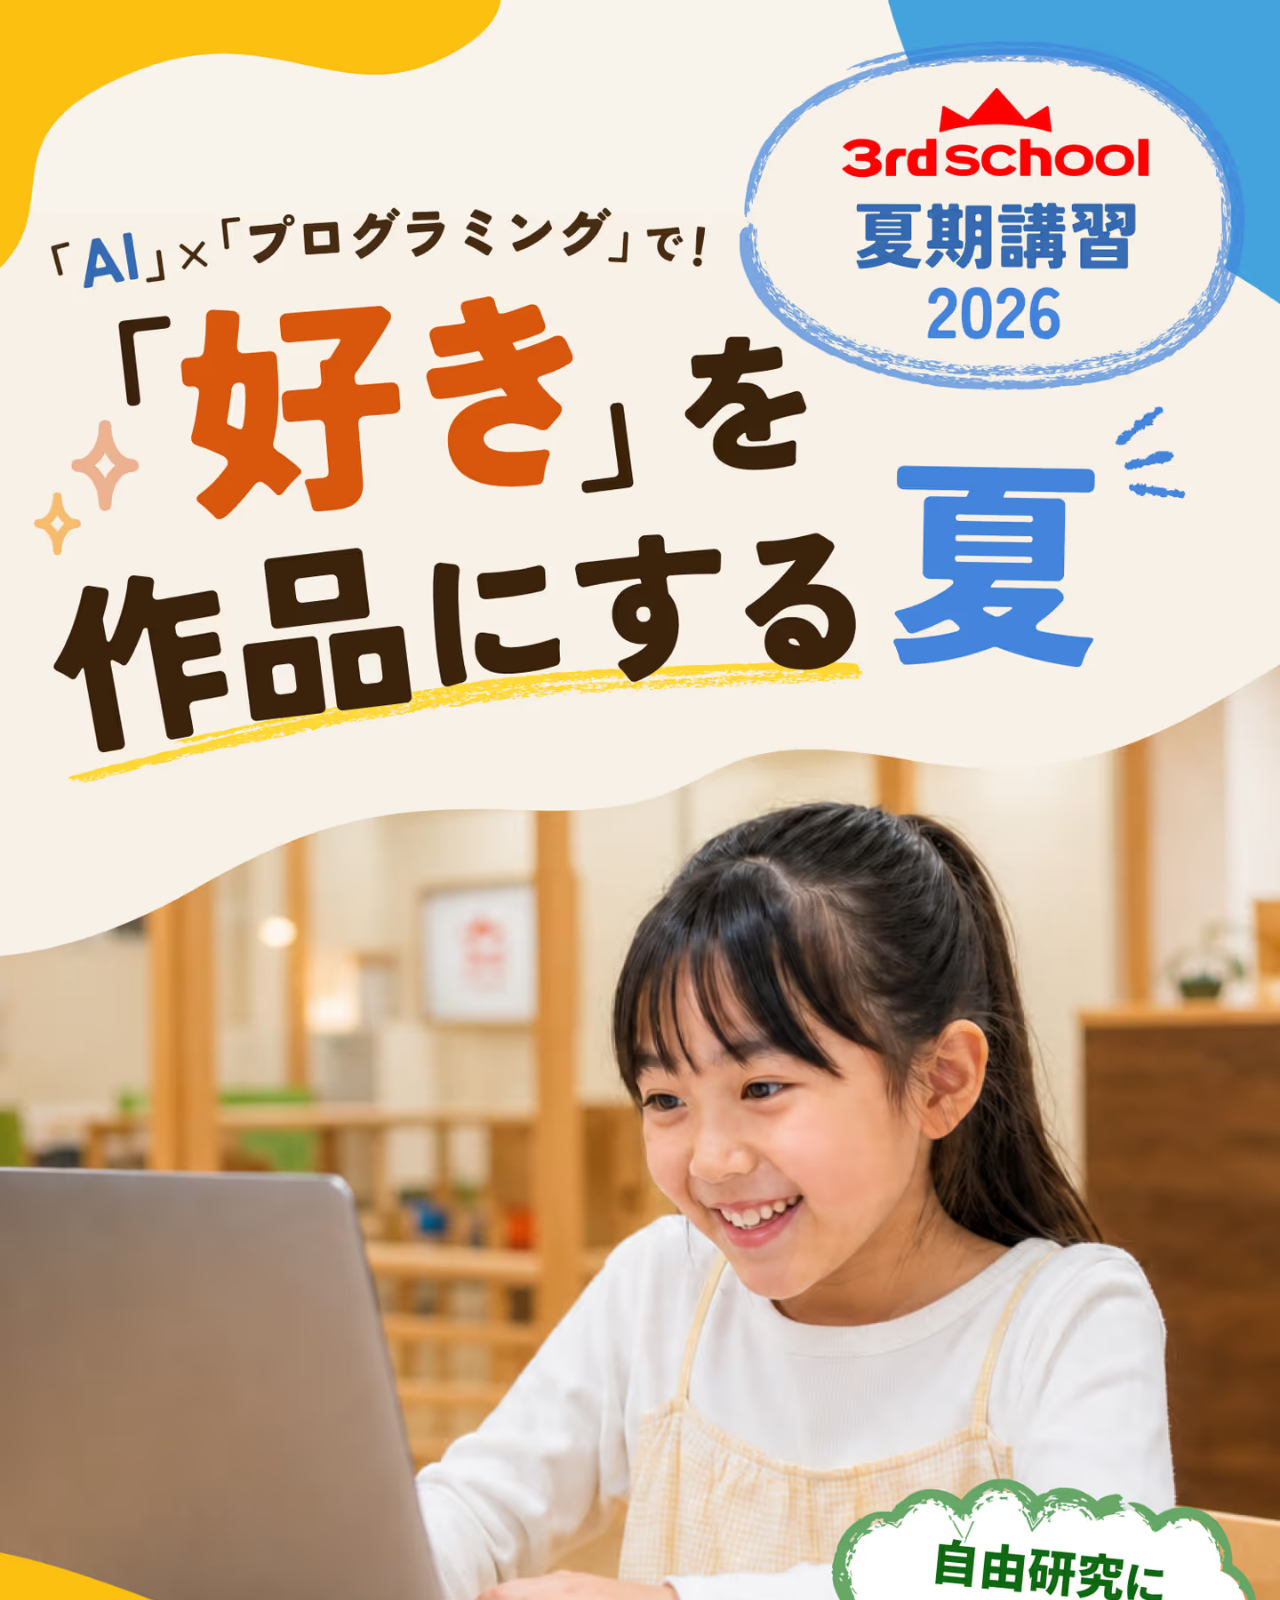
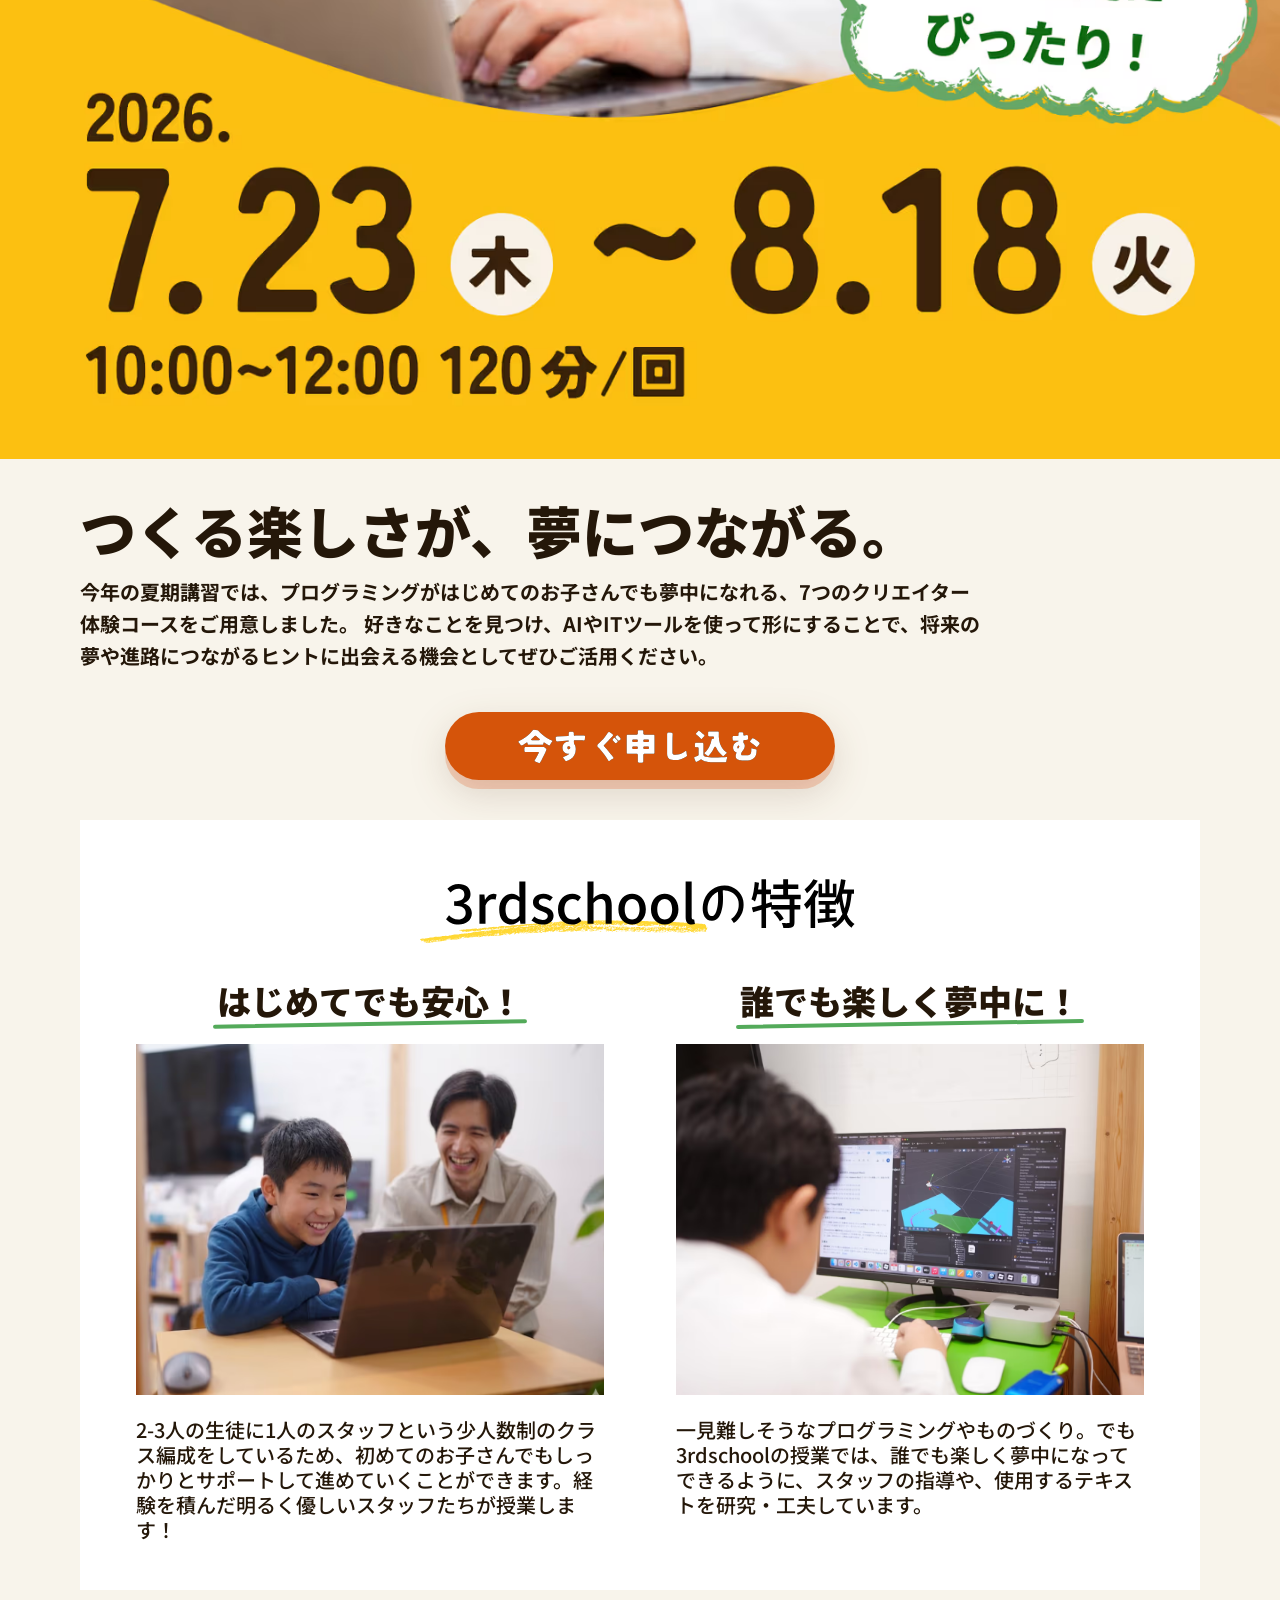
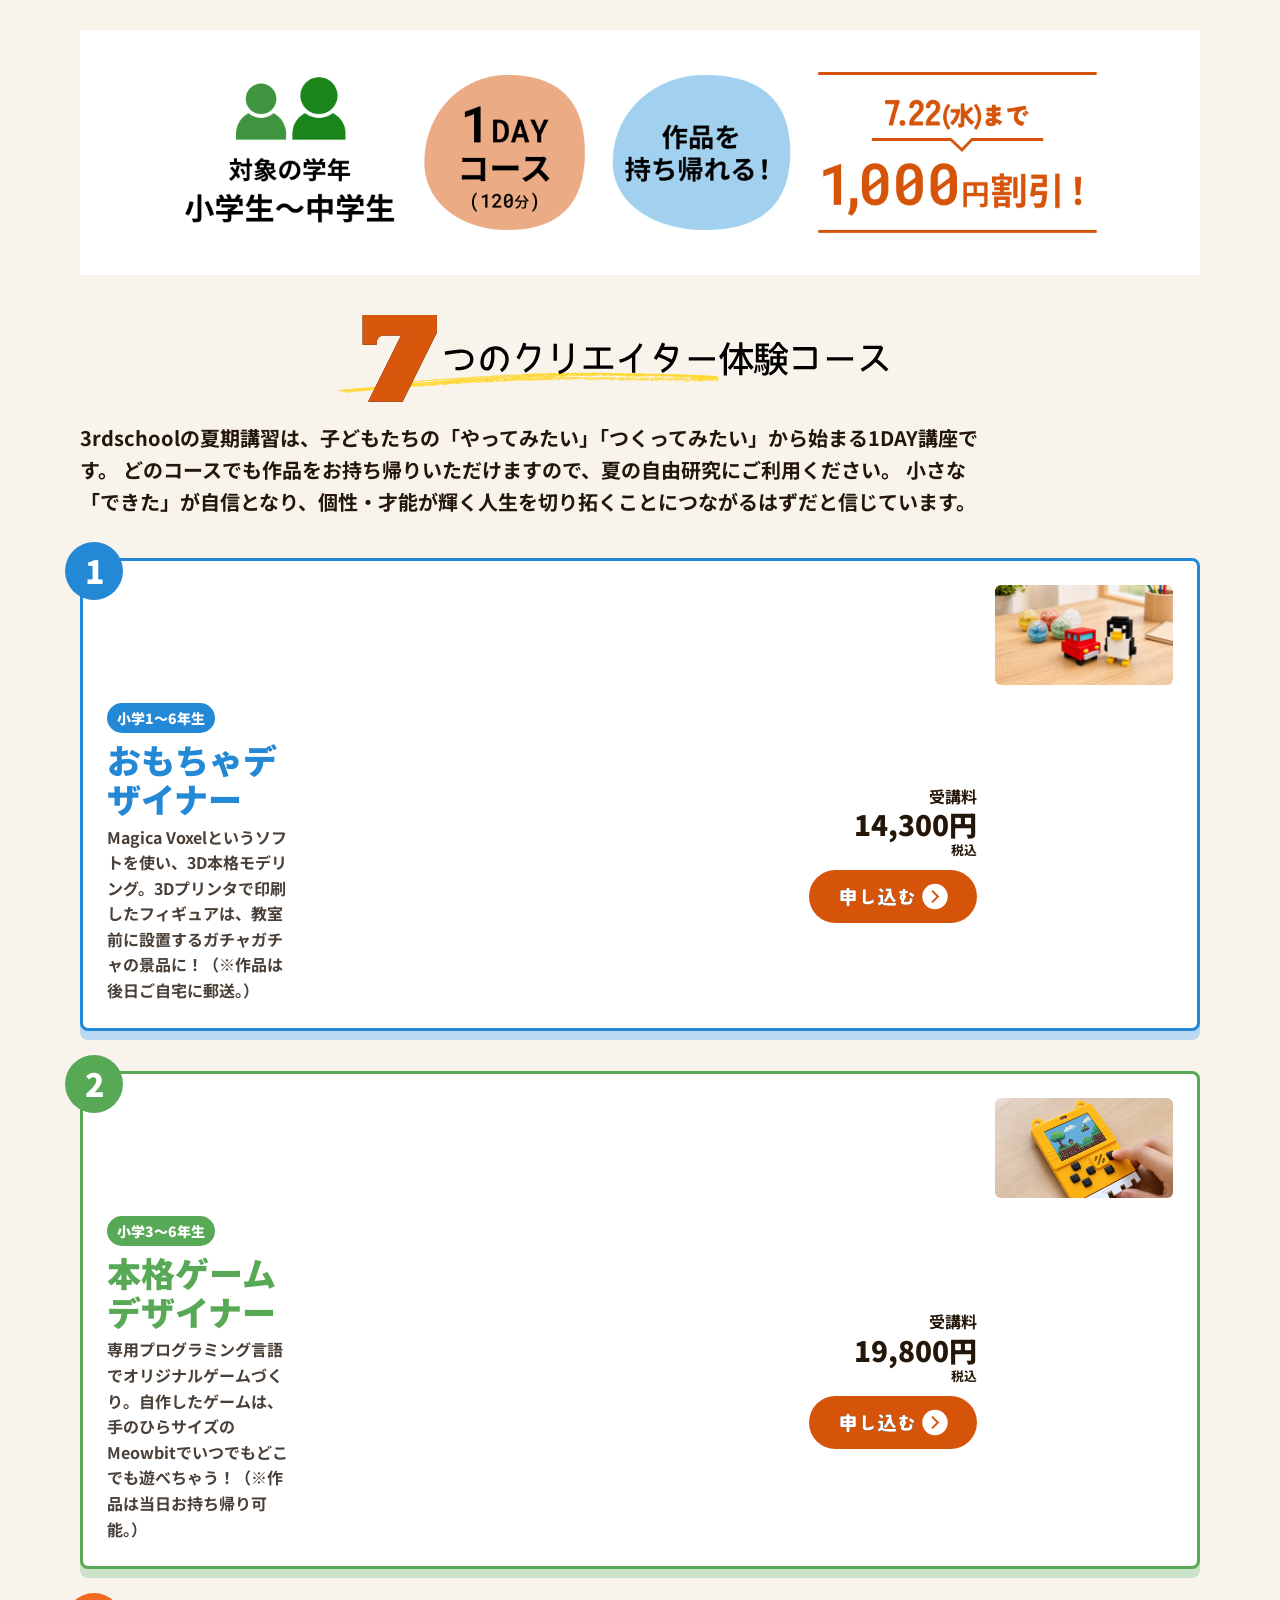
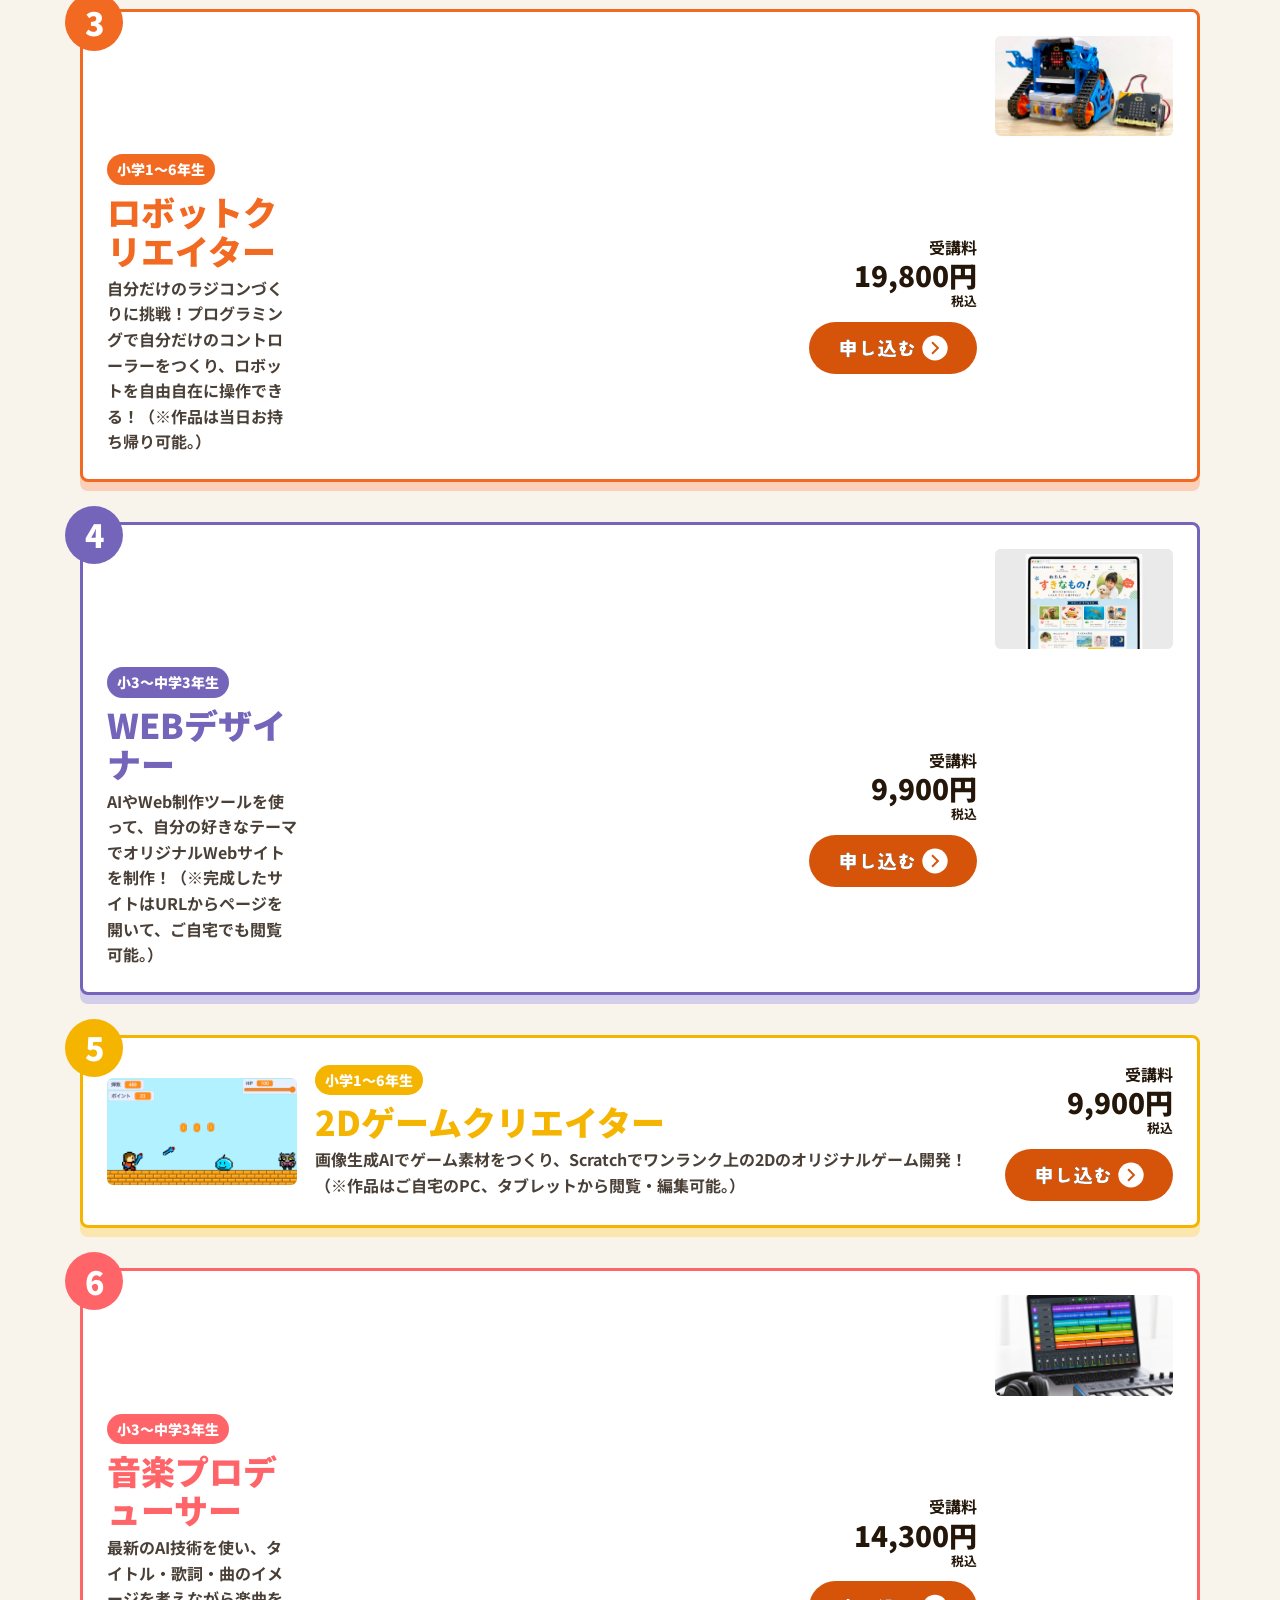
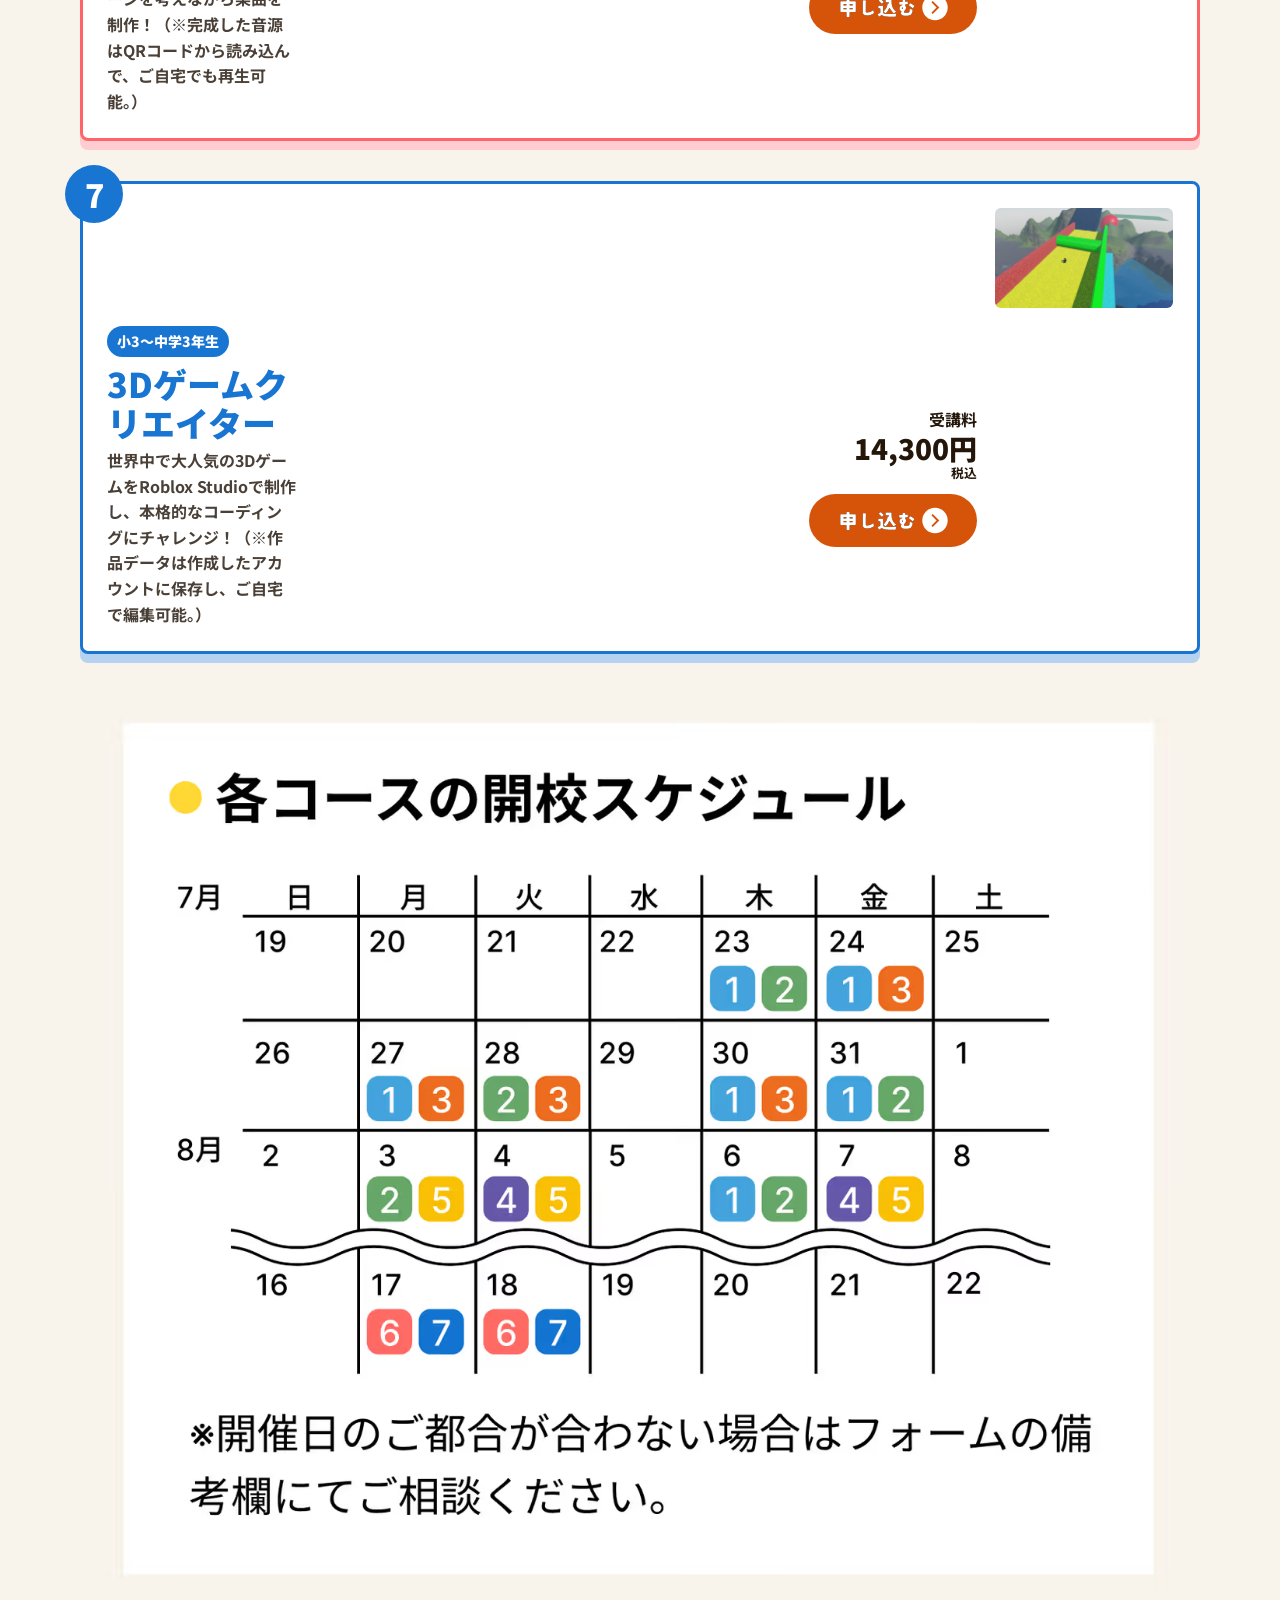
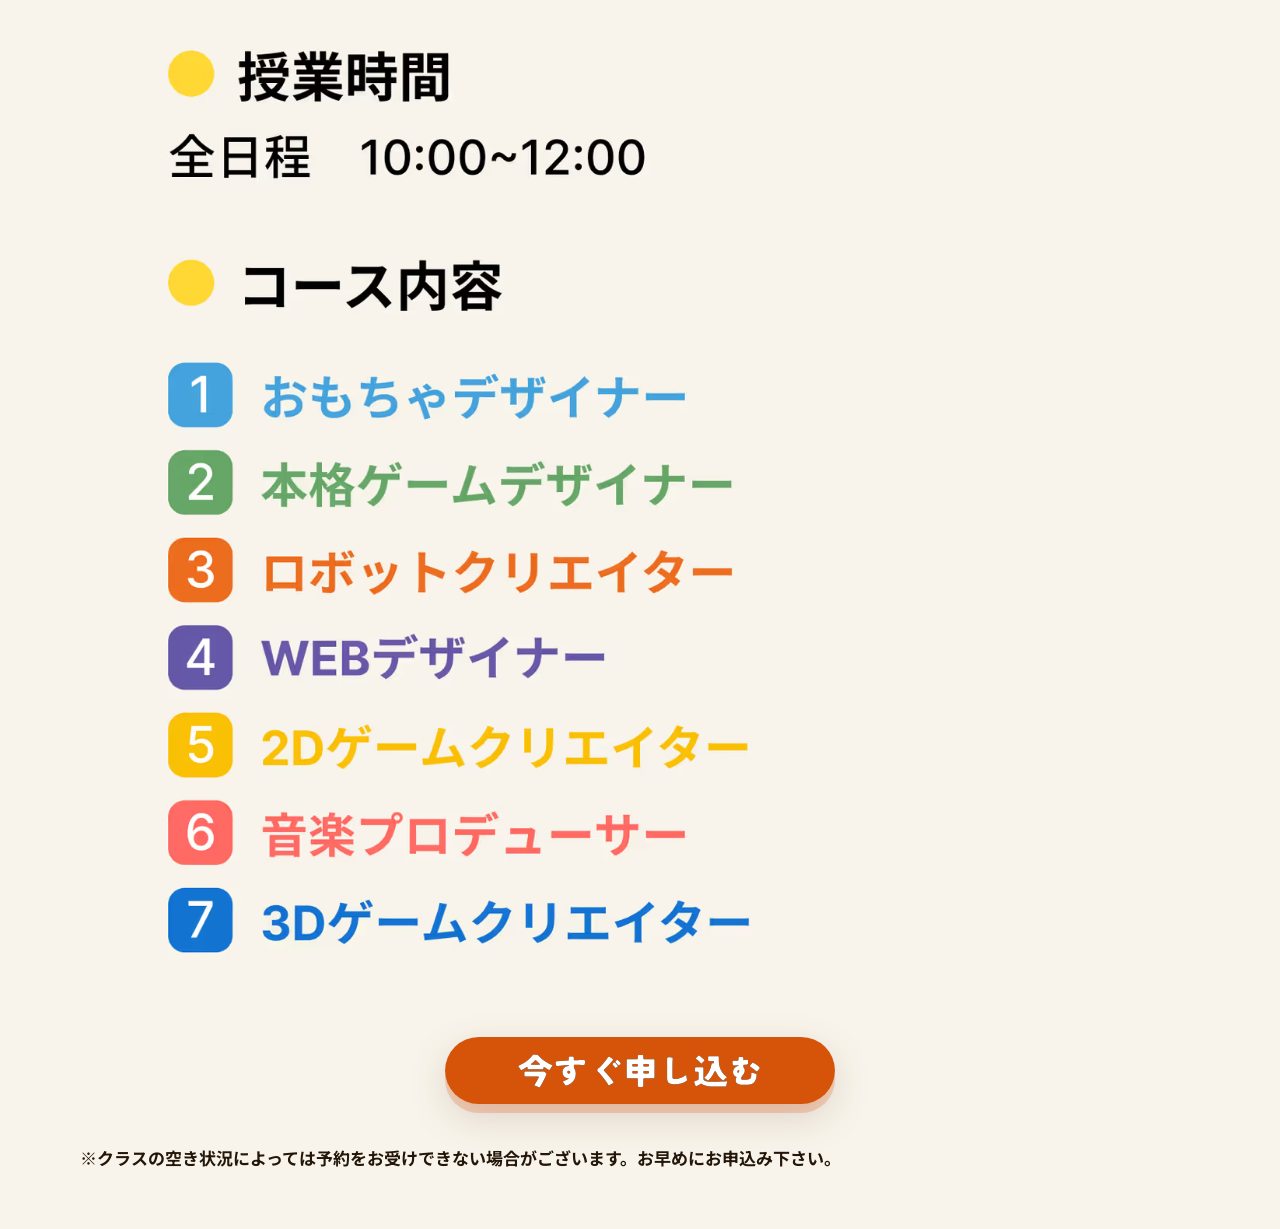
==== commit 5f9ac4d0: "Add iframe auto height support" ====
--- a/summer2026/index.html
+++ b/summer2026/index.html
@@ -1,13 +1,13 @@
 <!DOCTYPE html><html lang="ja" prefix="og: https://ogp.me/ns#"> <head><meta charset="UTF-8"><meta name="viewport" content="width=device-width, initial-scale=1.0"><meta name="description" content="3rdschoolの2026年夏期講習。AIとプログラミングで「好き」を作品にする、7つのクリエイター体験コースをご案内します。"><link rel="canonical" href="https://peio-day.github.io/summer2026/"><link rel="icon" type="image/svg+xml" href="/favicon.svg"><link rel="preconnect" href="https://fonts.googleapis.com"><link rel="preconnect" href="https://fonts.gstatic.com" crossorigin><link href="https://fonts.googleapis.com/css2?family=Noto+Sans+JP:wght@400;500;700&family=Monomaniac+One&family=Yomogi&display=swap" rel="stylesheet"><meta name="generator" content="Astro v6.2.1"><meta property="og:type" content="website"><meta property="og:site_name" content="3rdschool"><meta property="og:url" content="https://peio-day.github.io/summer2026/"><meta property="og:title" content="夏期講習2026 | 3rdschool"><meta property="og:description" content="3rdschoolの2026年夏期講習。AIとプログラミングで「好き」を作品にする、7つのクリエイター体験コースをご案内します。"><meta property="og:image" content="https://peio-day.github.io/images/summer2026/key-visual-pc.png"><meta property="og:locale" content="ja_JP"><meta name="twitter:card" content="summary_large_image"><meta name="twitter:title" content="夏期講習2026 | 3rdschool"><meta name="twitter:description" content="3rdschoolの2026年夏期講習。AIとプログラミングで「好き」を作品にする、7つのクリエイター体験コースをご案内します。"><meta name="twitter:image" content="https://peio-day.github.io/images/summer2026/key-visual-pc.png"><script type="application/ld+json">{"@context":"https://schema.org","@graph":[{"@type":"WebSite","@id":"https://peio-day.github.io/#website","name":"3rdschool","url":"https://peio-day.github.io/","inLanguage":"ja","publisher":{"@id":"https://peio-day.github.io/#school"}},{"@type":"EducationalOrganization","@id":"https://peio-day.github.io/#school","name":"3rdschool","alternateName":"サードスクール","description":"3rdschool（サードスクール）は、小中高生向けのロボット教室・プログラミング教室です。一人ひとりに合わせた個別最適化カリキュラムで、プログラミングやものづくりを通して自分らしさを育みます。","url":"https://peio-day.github.io/","logo":"https://peio-day.github.io/images/logo.svg","image":"https://peio-day.github.io/images/summer2026/key-visual-pc.png","telephone":"0422-27-6718","address":{"@type":"PostalAddress","postalCode":"180-0004","addressRegion":"東京都","addressLocality":"武蔵野市","streetAddress":"吉祥寺本町2-17-2 マリオンワンビルB1","addressCountry":"JP"},"areaServed":["武蔵野市","吉祥寺","東京都"]},{"@type":"WebPage","@id":"https://peio-day.github.io/summer2026/#webpage","url":"https://peio-day.github.io/summer2026/","name":"夏期講習2026 | 3rdschool","description":"3rdschoolの2026年夏期講習。AIとプログラミングで「好き」を作品にする、7つのクリエイター体験コースをご案内します。","isPartOf":{"@id":"https://peio-day.github.io/#website"},"about":{"@id":"https://peio-day.github.io/#school"},"inLanguage":"ja"}]}</script><title>夏期講習2026 | 3rdschool</title><link rel="stylesheet" href="/_astro/Layout.C4W0TdQ2.css">
-<link rel="stylesheet" href="/_astro/summer2026@_@astro.C1IbvAcN.css"></head> <body class="bg-white">  <main class="summer-lp" data-astro-cid-hf2qwijf> <section class="hero" aria-label="3rdschool 夏期講習2026 キービジュアル" data-astro-cid-hf2qwijf> <picture data-astro-cid-hf2qwijf> <source media="(min-width: 768px)" srcset="/images/summer2026/key-visual-pc.png" data-astro-cid-hf2qwijf> <picture data-optimized-picture><source type="image/avif" srcset="/images/summer2026/_optimized/key-visual-sp-320.avif 320w, /images/summer2026/_optimized/key-visual-sp-480.avif 480w, /images/summer2026/_optimized/key-visual-sp-768.avif 768w, /images/summer2026/_optimized/key-visual-sp-1024.avif 1024w, /images/summer2026/_optimized/key-visual-sp-1440.avif 1440w, /images/summer2026/_optimized/key-visual-sp-1500.avif 1500w" sizes="100vw"><source type="image/webp" srcset="/images/summer2026/_optimized/key-visual-sp-320.webp 320w, /images/summer2026/_optimized/key-visual-sp-480.webp 480w, /images/summer2026/_optimized/key-visual-sp-768.webp 768w, /images/summer2026/_optimized/key-visual-sp-1024.webp 1024w, /images/summer2026/_optimized/key-visual-sp-1440.webp 1440w, /images/summer2026/_optimized/key-visual-sp-1500.webp 1500w" sizes="100vw"><img src="/images/summer2026/_optimized/key-visual-sp-1500.jpg" alt="3rdschool 夏期講習2026。AIとプログラミングで好きを作品にする夏。2026年7月23日から8月18日、10時から12時、120分。自由研究にぴったり。" data-astro-cid-hf2qwijf srcset="/images/summer2026/_optimized/key-visual-sp-320.jpg 320w, /images/summer2026/_optimized/key-visual-sp-480.jpg 480w, /images/summer2026/_optimized/key-visual-sp-768.jpg 768w, /images/summer2026/_optimized/key-visual-sp-1024.jpg 1024w, /images/summer2026/_optimized/key-visual-sp-1440.jpg 1440w, /images/summer2026/_optimized/key-visual-sp-1500.jpg 1500w" sizes="100vw" width="1500" height="2412" decoding="async" loading="lazy"></picture> </picture> </section> <section class="school-message" aria-labelledby="school-message-title" data-astro-cid-hf2qwijf> <div class="school-message-inner" data-astro-cid-hf2qwijf> <h2 id="school-message-title" data-astro-cid-hf2qwijf>つくる楽しさが、夢につながる。</h2> <p class="school-message-text" data-astro-cid-hf2qwijf>
+<link rel="stylesheet" href="/_astro/summer2026@_@astro.CKhCSXDE.css"></head> <body class="bg-white">  <main class="summer-lp" data-astro-cid-hf2qwijf> <section class="hero" aria-label="3rdschool 夏期講習2026 キービジュアル" data-astro-cid-hf2qwijf> <picture data-astro-cid-hf2qwijf> <source media="(min-width: 640px)" srcset="/images/summer2026/key-visual-pc.png" data-astro-cid-hf2qwijf> <picture data-optimized-picture><source type="image/avif" srcset="/images/summer2026/_optimized/key-visual-sp-320.avif 320w, /images/summer2026/_optimized/key-visual-sp-480.avif 480w, /images/summer2026/_optimized/key-visual-sp-768.avif 768w, /images/summer2026/_optimized/key-visual-sp-1024.avif 1024w, /images/summer2026/_optimized/key-visual-sp-1440.avif 1440w, /images/summer2026/_optimized/key-visual-sp-1500.avif 1500w" sizes="100vw"><source type="image/webp" srcset="/images/summer2026/_optimized/key-visual-sp-320.webp 320w, /images/summer2026/_optimized/key-visual-sp-480.webp 480w, /images/summer2026/_optimized/key-visual-sp-768.webp 768w, /images/summer2026/_optimized/key-visual-sp-1024.webp 1024w, /images/summer2026/_optimized/key-visual-sp-1440.webp 1440w, /images/summer2026/_optimized/key-visual-sp-1500.webp 1500w" sizes="100vw"><img class="hero-image" src="/images/summer2026/_optimized/key-visual-sp-1500.jpg" alt="3rdschool 夏期講習2026。AIとプログラミングで好きを作品にする夏。2026年7月23日から8月18日、10時から12時、120分。自由研究にぴったり。" data-astro-cid-hf2qwijf srcset="/images/summer2026/_optimized/key-visual-sp-320.jpg 320w, /images/summer2026/_optimized/key-visual-sp-480.jpg 480w, /images/summer2026/_optimized/key-visual-sp-768.jpg 768w, /images/summer2026/_optimized/key-visual-sp-1024.jpg 1024w, /images/summer2026/_optimized/key-visual-sp-1440.jpg 1440w, /images/summer2026/_optimized/key-visual-sp-1500.jpg 1500w" sizes="100vw" width="1500" height="2412" decoding="async" loading="lazy"></picture> </picture> </section> <section class="school-message" aria-labelledby="school-message-title" data-astro-cid-hf2qwijf> <div class="school-message-inner" data-astro-cid-hf2qwijf> <h2 id="school-message-title" data-astro-cid-hf2qwijf>つくる楽しさが、夢につながる。</h2> <p class="school-message-text" data-astro-cid-hf2qwijf>
 今年の夏期講習では、プログラミングがはじめてのお子さんでも夢中になれる、7つのクリエイター体験コースをご用意しました。
           好きなことを見つけ、AIやITツールを使って形にすることで、将来の夢や進路につながるヒントに出会える機会としてぜひご活用ください。
 </p> </div> </section> <section class="apply-visual" aria-label="夏期講習のお申込み" data-astro-cid-hf2qwijf> <a href="https://docs.google.com/forms/d/e/1FAIpQLSduN8MooOyiQz0dYgE5mBv_ekLYyKH8mfT1qX-mjgwdYYF5_A/viewform?usp=header" target="_blank" rel="noopener noreferrer" data-astro-cid-hf2qwijf> <img src="/images/summer2026/apply-button.svg" alt="今すぐ申し込む" data-astro-cid-hf2qwijf> </a> </section> <section class="features" aria-labelledby="features-title" data-astro-cid-hf2qwijf> <div class="section-heading" data-astro-cid-hf2qwijf> <h2 id="features-title" class="feature-title" data-astro-cid-hf2qwijf> <img src="/images/summer2026/feature-title.svg" alt="3rdschoolの特徴" loading="eager" data-astro-cid-hf2qwijf> </h2> </div> <div class="feature-list" data-astro-cid-hf2qwijf> <article class="feature-item" data-astro-cid-hf2qwijf> <h3 data-astro-cid-hf2qwijf>はじめてでも安心！</h3> <picture data-optimized-picture><source type="image/avif" srcset="/images/summer2026/_optimized/feature-support-320.avif 320w, /images/summer2026/_optimized/feature-support-480.avif 480w, /images/summer2026/_optimized/feature-support-768.avif 768w, /images/summer2026/_optimized/feature-support-1024.avif 1024w, /images/summer2026/_optimized/feature-support-1111.avif 1111w" sizes="100vw"><source type="image/webp" srcset="/images/summer2026/_optimized/feature-support-320.webp 320w, /images/summer2026/_optimized/feature-support-480.webp 480w, /images/summer2026/_optimized/feature-support-768.webp 768w, /images/summer2026/_optimized/feature-support-1024.webp 1024w, /images/summer2026/_optimized/feature-support-1111.webp 1111w" sizes="100vw"><img src="/images/summer2026/_optimized/feature-support-1111.jpg" alt="スタッフが子どもに寄り添って制作をサポートしている様子" loading="lazy" data-astro-cid-hf2qwijf srcset="/images/summer2026/_optimized/feature-support-320.jpg 320w, /images/summer2026/_optimized/feature-support-480.jpg 480w, /images/summer2026/_optimized/feature-support-768.jpg 768w, /images/summer2026/_optimized/feature-support-1024.jpg 1024w, /images/summer2026/_optimized/feature-support-1111.jpg 1111w" sizes="100vw" width="1111" height="776" decoding="async"></picture> <p data-astro-cid-hf2qwijf>
-2-3人の生徒に1人のスタッフという少人数制のクラス編成をしているため、初めてのお子さんでもしっかりとサポートして進めていくことができます。スタッフは経験を積んだ明るく優しいお兄さんたち！
+2-3人の生徒に1人のスタッフという少人数制のクラス編成をしているため、初めてのお子さんでもしっかりとサポートして進めていくことができます。経験を積んだ明るく優しいスタッフたちが授業します！
 </p> </article> <article class="feature-item" data-astro-cid-hf2qwijf> <h3 data-astro-cid-hf2qwijf>誰でも楽しく夢中に！</h3> <picture data-optimized-picture><source type="image/avif" srcset="/images/summer2026/_optimized/feature-focus-320.avif 320w, /images/summer2026/_optimized/feature-focus-480.avif 480w, /images/summer2026/_optimized/feature-focus-768.avif 768w, /images/summer2026/_optimized/feature-focus-1024.avif 1024w, /images/summer2026/_optimized/feature-focus-1400.avif 1400w" sizes="100vw"><source type="image/webp" srcset="/images/summer2026/_optimized/feature-focus-320.webp 320w, /images/summer2026/_optimized/feature-focus-480.webp 480w, /images/summer2026/_optimized/feature-focus-768.webp 768w, /images/summer2026/_optimized/feature-focus-1024.webp 1024w, /images/summer2026/_optimized/feature-focus-1400.webp 1400w" sizes="100vw"><img src="/images/summer2026/_optimized/feature-focus-1400.jpg" alt="子どもが3D制作画面を見ながらプログラミングに取り組んでいる様子" loading="lazy" data-astro-cid-hf2qwijf srcset="/images/summer2026/_optimized/feature-focus-320.jpg 320w, /images/summer2026/_optimized/feature-focus-480.jpg 480w, /images/summer2026/_optimized/feature-focus-768.jpg 768w, /images/summer2026/_optimized/feature-focus-1024.jpg 1024w, /images/summer2026/_optimized/feature-focus-1400.jpg 1400w" sizes="100vw" width="1400" height="933" decoding="async"></picture> <p data-astro-cid-hf2qwijf>
 一見難しそうなプログラミングやものづくり。でも3rdschoolの授業では、誰でも楽しく夢中になってできるように、スタッフの指導や、使用するテキストを研究・工夫しています。
 </p> </article> </div> </section> <section class="highlights" aria-label="夏期講習の特徴" data-astro-cid-hf2qwijf> <img class="highlights-pc" src="/images/summer2026/highlights-pc.png" alt="対象の学年 小学生から中学生、1DAYコース120分、作品を持ち帰れる、7月22日まで1,000円割引" loading="eager" data-astro-cid-hf2qwijf> <img class="highlights-sp" src="/images/summer2026/highlights-sp.png" alt="対象の学年 小学生から中学生、1DAYコース120分、作品を持ち帰れる、7月22日まで1,000円割引" loading="eager" data-astro-cid-hf2qwijf> </section> <section class="intro-section" aria-labelledby="intro-title" data-astro-cid-hf2qwijf> <div class="section-heading" data-astro-cid-hf2qwijf> <h2 id="intro-title" class="creator-title" data-astro-cid-hf2qwijf> <img src="/images/summer2026/creator-course-title.svg" alt="7つのクリエイター体験コース" loading="eager" data-astro-cid-hf2qwijf> </h2> </div> <p class="intro-text" data-astro-cid-hf2qwijf>
 3rdschoolの夏期講習は、子どもたちの「やってみたい」「つくってみたい」から始まる1DAY講座です。
         どのコースでも作品をお持ち帰りいただけますので、夏の自由研究にご利用ください。
         小さな「できた」が自信となり、個性・才能が輝く人生を切り拓くことにつながるはずだと信じています。
-</p> </section> <section class="courses" aria-label="コース一覧" data-astro-cid-hf2qwijf> <article class="course-card" style="--course-color: #2389d7" data-astro-cid-hf2qwijf> <div class="course-number" data-astro-cid-hf2qwijf>1</div> <picture data-optimized-picture><source type="image/avif" srcset="/images/summer2026/_optimized/course-toy-320.avif 320w, /images/summer2026/_optimized/course-toy-480.avif 480w, /images/summer2026/_optimized/course-toy-768.avif 768w, /images/summer2026/_optimized/course-toy-1024.avif 1024w, /images/summer2026/_optimized/course-toy-1440.avif 1440w, /images/summer2026/_optimized/course-toy-1672.avif 1672w" sizes="100vw"><source type="image/webp" srcset="/images/summer2026/_optimized/course-toy-320.webp 320w, /images/summer2026/_optimized/course-toy-480.webp 480w, /images/summer2026/_optimized/course-toy-768.webp 768w, /images/summer2026/_optimized/course-toy-1024.webp 1024w, /images/summer2026/_optimized/course-toy-1440.webp 1440w, /images/summer2026/_optimized/course-toy-1672.webp 1672w" sizes="100vw"><img class="course-image" src="/images/summer2026/_optimized/course-toy-1672.jpg" alt="" loading="lazy" data-astro-cid-hf2qwijf srcset="/images/summer2026/_optimized/course-toy-320.jpg 320w, /images/summer2026/_optimized/course-toy-480.jpg 480w, /images/summer2026/_optimized/course-toy-768.jpg 768w, /images/summer2026/_optimized/course-toy-1024.jpg 1024w, /images/summer2026/_optimized/course-toy-1440.jpg 1440w, /images/summer2026/_optimized/course-toy-1672.jpg 1672w" sizes="100vw" width="1672" height="941" decoding="async"></picture> <div class="course-body" data-astro-cid-hf2qwijf> <span class="target" data-astro-cid-hf2qwijf>小学1〜6年生</span> <h3 data-astro-cid-hf2qwijf>おもちゃデザイナー</h3> <p data-astro-cid-hf2qwijf>Magica Voxelというソフトを使い、3D本格モデリング。3Dプリンタで印刷したフィギュアは、教室前に設置するガチャガチャの景品に！（※作品は後日ご自宅に郵送。）</p> </div> <div class="course-footer" data-astro-cid-hf2qwijf> <div class="course-price" data-astro-cid-hf2qwijf> <span data-astro-cid-hf2qwijf>受講料</span> <strong data-astro-cid-hf2qwijf>14,300円</strong> <small data-astro-cid-hf2qwijf>税込</small> </div> <a class="course-apply" href="https://docs.google.com/forms/d/e/1FAIpQLSduN8MooOyiQz0dYgE5mBv_ekLYyKH8mfT1qX-mjgwdYYF5_A/viewform?usp=header" target="_blank" rel="noopener noreferrer" data-astro-cid-hf2qwijf> <img src="/images/summer2026/apply-button-small.svg" alt="おもちゃデザイナーに申し込む" loading="lazy" data-astro-cid-hf2qwijf> </a> </div> </article><article class="course-card" style="--course-color: #58a955" data-astro-cid-hf2qwijf> <div class="course-number" data-astro-cid-hf2qwijf>2</div> <picture data-optimized-picture><source type="image/avif" srcset="/images/summer2026/_optimized/course-game-320.avif 320w, /images/summer2026/_optimized/course-game-480.avif 480w, /images/summer2026/_optimized/course-game-768.avif 768w, /images/summer2026/_optimized/course-game-1024.avif 1024w, /images/summer2026/_optimized/course-game-1402.avif 1402w" sizes="100vw"><source type="image/webp" srcset="/images/summer2026/_optimized/course-game-320.webp 320w, /images/summer2026/_optimized/course-game-480.webp 480w, /images/summer2026/_optimized/course-game-768.webp 768w, /images/summer2026/_optimized/course-game-1024.webp 1024w, /images/summer2026/_optimized/course-game-1402.webp 1402w" sizes="100vw"><img class="course-image" src="/images/summer2026/_optimized/course-game-1402.jpg" alt="" loading="lazy" data-astro-cid-hf2qwijf srcset="/images/summer2026/_optimized/course-game-320.jpg 320w, /images/summer2026/_optimized/course-game-480.jpg 480w, /images/summer2026/_optimized/course-game-768.jpg 768w, /images/summer2026/_optimized/course-game-1024.jpg 1024w, /images/summer2026/_optimized/course-game-1402.jpg 1402w" sizes="100vw" width="1402" height="1122" decoding="async"></picture> <div class="course-body" data-astro-cid-hf2qwijf> <span class="target" data-astro-cid-hf2qwijf>小学3〜6年生</span> <h3 data-astro-cid-hf2qwijf>本格ゲームデザイナー</h3> <p data-astro-cid-hf2qwijf>専用プログラミング言語でオリジナルゲームづくり。自作したゲームは、手のひらサイズのMeowbitでいつでもどこでも遊べちゃう！（※作品は当日お持ち帰り可能。）</p> </div> <div class="course-footer" data-astro-cid-hf2qwijf> <div class="course-price" data-astro-cid-hf2qwijf> <span data-astro-cid-hf2qwijf>受講料</span> <strong data-astro-cid-hf2qwijf>19,800円</strong> <small data-astro-cid-hf2qwijf>税込</small> </div> <a class="course-apply" href="https://docs.google.com/forms/d/e/1FAIpQLSduN8MooOyiQz0dYgE5mBv_ekLYyKH8mfT1qX-mjgwdYYF5_A/viewform?usp=header" target="_blank" rel="noopener noreferrer" data-astro-cid-hf2qwijf> <img src="/images/summer2026/apply-button-small.svg" alt="本格ゲームデザイナーに申し込む" loading="lazy" data-astro-cid-hf2qwijf> </a> </div> </article><article class="course-card" style="--course-color: #f26922" data-astro-cid-hf2qwijf> <div class="course-number" data-astro-cid-hf2qwijf>3</div> <picture data-optimized-picture><source type="image/avif" srcset="/images/summer2026/_optimized/course-robot-320.avif 320w, /images/summer2026/_optimized/course-robot-480.avif 480w, /images/summer2026/_optimized/course-robot-768.avif 768w, /images/summer2026/_optimized/course-robot-1024.avif 1024w, /images/summer2026/_optimized/course-robot-1440.avif 1440w, /images/summer2026/_optimized/course-robot-1504.avif 1504w" sizes="100vw"><source type="image/webp" srcset="/images/summer2026/_optimized/course-robot-320.webp 320w, /images/summer2026/_optimized/course-robot-480.webp 480w, /images/summer2026/_optimized/course-robot-768.webp 768w, /images/summer2026/_optimized/course-robot-1024.webp 1024w, /images/summer2026/_optimized/course-robot-1440.webp 1440w, /images/summer2026/_optimized/course-robot-1504.webp 1504w" sizes="100vw"><img class="course-image" src="/images/summer2026/_optimized/course-robot-1504.jpg" alt="" loading="lazy" data-astro-cid-hf2qwijf srcset="/images/summer2026/_optimized/course-robot-320.jpg 320w, /images/summer2026/_optimized/course-robot-480.jpg 480w, /images/summer2026/_optimized/course-robot-768.jpg 768w, /images/summer2026/_optimized/course-robot-1024.jpg 1024w, /images/summer2026/_optimized/course-robot-1440.jpg 1440w, /images/summer2026/_optimized/course-robot-1504.jpg 1504w" sizes="100vw" width="1504" height="1310" decoding="async"></picture> <div class="course-body" data-astro-cid-hf2qwijf> <span class="target" data-astro-cid-hf2qwijf>小学1〜6年生</span> <h3 data-astro-cid-hf2qwijf>ロボットクリエイター</h3> <p data-astro-cid-hf2qwijf>自分だけのラジコンづくりに挑戦！プログラミングで自分だけのコントローラーをつくり、ロボットを自由自在に操作できる！（※作品は当日お持ち帰り可能。）</p> </div> <div class="course-footer" data-astro-cid-hf2qwijf> <div class="course-price" data-astro-cid-hf2qwijf> <span data-astro-cid-hf2qwijf>受講料</span> <strong data-astro-cid-hf2qwijf>19,800円</strong> <small data-astro-cid-hf2qwijf>税込</small> </div> <a class="course-apply" href="https://docs.google.com/forms/d/e/1FAIpQLSduN8MooOyiQz0dYgE5mBv_ekLYyKH8mfT1qX-mjgwdYYF5_A/viewform?usp=header" target="_blank" rel="noopener noreferrer" data-astro-cid-hf2qwijf> <img src="/images/summer2026/apply-button-small.svg" alt="ロボットクリエイターに申し込む" loading="lazy" data-astro-cid-hf2qwijf> </a> </div> </article><article class="course-card" style="--course-color: #7565ba" data-astro-cid-hf2qwijf> <div class="course-number" data-astro-cid-hf2qwijf>4</div> <picture data-optimized-picture><source type="image/avif" srcset="/images/summer2026/_optimized/course-web-320.avif 320w, /images/summer2026/_optimized/course-web-432.avif 432w" sizes="432px"><source type="image/webp" srcset="/images/summer2026/_optimized/course-web-320.webp 320w, /images/summer2026/_optimized/course-web-432.webp 432w" sizes="432px"><img class="course-image" src="/images/summer2026/_optimized/course-web-432.jpg" alt="" loading="lazy" data-astro-cid-hf2qwijf srcset="/images/summer2026/_optimized/course-web-320.jpg 320w, /images/summer2026/_optimized/course-web-432.jpg 432w" sizes="432px" width="432" height="240" decoding="async"></picture> <div class="course-body" data-astro-cid-hf2qwijf> <span class="target" data-astro-cid-hf2qwijf>小3〜中学3年生</span> <h3 data-astro-cid-hf2qwijf>WEBデザイナー</h3> <p data-astro-cid-hf2qwijf>AIやWeb制作ツールを使って、自分の好きなテーマでオリジナルWebサイトを制作！（※完成したサイトはURLからページを開いて、ご自宅でも閲覧可能。）</p> </div> <div class="course-footer" data-astro-cid-hf2qwijf> <div class="course-price" data-astro-cid-hf2qwijf> <span data-astro-cid-hf2qwijf>受講料</span> <strong data-astro-cid-hf2qwijf>9,900円</strong> <small data-astro-cid-hf2qwijf>税込</small> </div> <a class="course-apply" href="https://docs.google.com/forms/d/e/1FAIpQLSduN8MooOyiQz0dYgE5mBv_ekLYyKH8mfT1qX-mjgwdYYF5_A/viewform?usp=header" target="_blank" rel="noopener noreferrer" data-astro-cid-hf2qwijf> <img src="/images/summer2026/apply-button-small.svg" alt="WEBデザイナーに申し込む" loading="lazy" data-astro-cid-hf2qwijf> </a> </div> </article><article class="course-card" style="--course-color: #f4b400" data-astro-cid-hf2qwijf> <div class="course-number" data-astro-cid-hf2qwijf>5</div> <img class="course-image" src="/images/summer2026/course-2d.png" alt="" loading="lazy" data-astro-cid-hf2qwijf> <div class="course-body" data-astro-cid-hf2qwijf> <span class="target" data-astro-cid-hf2qwijf>小学1〜6年生</span> <h3 data-astro-cid-hf2qwijf>2Dゲームクリエイター</h3> <p data-astro-cid-hf2qwijf>画像生成AIでゲーム素材をつくり、Scratchでワンランク上の2Dのオリジナルゲーム開発！（※作品はご自宅のPC、タブレットから閲覧・編集可能。）</p> </div> <div class="course-footer" data-astro-cid-hf2qwijf> <div class="course-price" data-astro-cid-hf2qwijf> <span data-astro-cid-hf2qwijf>受講料</span> <strong data-astro-cid-hf2qwijf>9,900円</strong> <small data-astro-cid-hf2qwijf>税込</small> </div> <a class="course-apply" href="https://docs.google.com/forms/d/e/1FAIpQLSduN8MooOyiQz0dYgE5mBv_ekLYyKH8mfT1qX-mjgwdYYF5_A/viewform?usp=header" target="_blank" rel="noopener noreferrer" data-astro-cid-hf2qwijf> <img src="/images/summer2026/apply-button-small.svg" alt="2Dゲームクリエイターに申し込む" loading="lazy" data-astro-cid-hf2qwijf> </a> </div> </article><article class="course-card" style="--course-color: #ff6469" data-astro-cid-hf2qwijf> <div class="course-number" data-astro-cid-hf2qwijf>6</div> <picture data-optimized-picture><source type="image/avif" srcset="/images/summer2026/_optimized/course-music-320.avif 320w, /images/summer2026/_optimized/course-music-480.avif 480w, /images/summer2026/_optimized/course-music-768.avif 768w, /images/summer2026/_optimized/course-music-1024.avif 1024w, /images/summer2026/_optimized/course-music-1440.avif 1440w, /images/summer2026/_optimized/course-music-1448.avif 1448w" sizes="100vw"><source type="image/webp" srcset="/images/summer2026/_optimized/course-music-320.webp 320w, /images/summer2026/_optimized/course-music-480.webp 480w, /images/summer2026/_optimized/course-music-768.webp 768w, /images/summer2026/_optimized/course-music-1024.webp 1024w, /images/summer2026/_optimized/course-music-1440.webp 1440w, /images/summer2026/_optimized/course-music-1448.webp 1448w" sizes="100vw"><img class="course-image" src="/images/summer2026/_optimized/course-music-1448.jpg" alt="" loading="lazy" data-astro-cid-hf2qwijf srcset="/images/summer2026/_optimized/course-music-320.jpg 320w, /images/summer2026/_optimized/course-music-480.jpg 480w, /images/summer2026/_optimized/course-music-768.jpg 768w, /images/summer2026/_optimized/course-music-1024.jpg 1024w, /images/summer2026/_optimized/course-music-1440.jpg 1440w, /images/summer2026/_optimized/course-music-1448.jpg 1448w" sizes="100vw" width="1448" height="1086" decoding="async"></picture> <div class="course-body" data-astro-cid-hf2qwijf> <span class="target" data-astro-cid-hf2qwijf>小3〜中学3年生</span> <h3 data-astro-cid-hf2qwijf>音楽プロデューサー</h3> <p data-astro-cid-hf2qwijf>最新のAI技術を使い、タイトル・歌詞・曲のイメージを考えながら楽曲を制作！（※完成した音源はQRコードから読み込んで、ご自宅でも再生可能。）</p> </div> <div class="course-footer" data-astro-cid-hf2qwijf> <div class="course-price" data-astro-cid-hf2qwijf> <span data-astro-cid-hf2qwijf>受講料</span> <strong data-astro-cid-hf2qwijf>14,300円</strong> <small data-astro-cid-hf2qwijf>税込</small> </div> <a class="course-apply" href="https://docs.google.com/forms/d/e/1FAIpQLSduN8MooOyiQz0dYgE5mBv_ekLYyKH8mfT1qX-mjgwdYYF5_A/viewform?usp=header" target="_blank" rel="noopener noreferrer" data-astro-cid-hf2qwijf> <img src="/images/summer2026/apply-button-small.svg" alt="音楽プロデューサーに申し込む" loading="lazy" data-astro-cid-hf2qwijf> </a> </div> </article><article class="course-card" style="--course-color: #1875d1" data-astro-cid-hf2qwijf> <div class="course-number" data-astro-cid-hf2qwijf>7</div> <picture data-optimized-picture><source type="image/avif" srcset="/images/summer2026/_optimized/course-3d-320.avif 320w, /images/summer2026/_optimized/course-3d-480.avif 480w, /images/summer2026/_optimized/course-3d-768.avif 768w, /images/summer2026/_optimized/course-3d-1024.avif 1024w, /images/summer2026/_optimized/course-3d-1440.avif 1440w, /images/summer2026/_optimized/course-3d-1882.avif 1882w" sizes="100vw"><source type="image/webp" srcset="/images/summer2026/_optimized/course-3d-320.webp 320w, /images/summer2026/_optimized/course-3d-480.webp 480w, /images/summer2026/_optimized/course-3d-768.webp 768w, /images/summer2026/_optimized/course-3d-1024.webp 1024w, /images/summer2026/_optimized/course-3d-1440.webp 1440w, /images/summer2026/_optimized/course-3d-1882.webp 1882w" sizes="100vw"><img class="course-image" src="/images/summer2026/_optimized/course-3d-1882.jpg" alt="" loading="lazy" data-astro-cid-hf2qwijf srcset="/images/summer2026/_optimized/course-3d-320.jpg 320w, /images/summer2026/_optimized/course-3d-480.jpg 480w, /images/summer2026/_optimized/course-3d-768.jpg 768w, /images/summer2026/_optimized/course-3d-1024.jpg 1024w, /images/summer2026/_optimized/course-3d-1440.jpg 1440w, /images/summer2026/_optimized/course-3d-1882.jpg 1882w" sizes="100vw" width="1882" height="1302" decoding="async"></picture> <div class="course-body" data-astro-cid-hf2qwijf> <span class="target" data-astro-cid-hf2qwijf>小3〜中学3年生</span> <h3 data-astro-cid-hf2qwijf>3Dゲームクリエイター</h3> <p data-astro-cid-hf2qwijf>世界中で大人気の3DゲームをRoblox Studioで制作し、本格的なコーディングにチャレンジ！（※作品データは作成したアカウントに保存し、ご自宅で編集可能。）</p> </div> <div class="course-footer" data-astro-cid-hf2qwijf> <div class="course-price" data-astro-cid-hf2qwijf> <span data-astro-cid-hf2qwijf>受講料</span> <strong data-astro-cid-hf2qwijf>14,300円</strong> <small data-astro-cid-hf2qwijf>税込</small> </div> <a class="course-apply" href="https://docs.google.com/forms/d/e/1FAIpQLSduN8MooOyiQz0dYgE5mBv_ekLYyKH8mfT1qX-mjgwdYYF5_A/viewform?usp=header" target="_blank" rel="noopener noreferrer" data-astro-cid-hf2qwijf> <img src="/images/summer2026/apply-button-small.svg" alt="3Dゲームクリエイターに申し込む" loading="lazy" data-astro-cid-hf2qwijf> </a> </div> </article> </section> <section class="info-grid" aria-label="開催情報" data-astro-cid-hf2qwijf> <article class="info-card schedule-card" data-astro-cid-hf2qwijf> <picture data-astro-cid-hf2qwijf> <source media="(min-width: 768px)" srcset="/images/summer2026/schedule-form-pc.png" data-astro-cid-hf2qwijf> <picture data-optimized-picture><source type="image/avif" srcset="/images/summer2026/_optimized/schedule-form-sp-320.avif 320w, /images/summer2026/_optimized/schedule-form-sp-480.avif 480w, /images/summer2026/_optimized/schedule-form-sp-768.avif 768w, /images/summer2026/_optimized/schedule-form-sp-1024.avif 1024w, /images/summer2026/_optimized/schedule-form-sp-1440.avif 1440w, /images/summer2026/_optimized/schedule-form-sp-1500.avif 1500w" sizes="100vw"><source type="image/webp" srcset="/images/summer2026/_optimized/schedule-form-sp-320.webp 320w, /images/summer2026/_optimized/schedule-form-sp-480.webp 480w, /images/summer2026/_optimized/schedule-form-sp-768.webp 768w, /images/summer2026/_optimized/schedule-form-sp-1024.webp 1024w, /images/summer2026/_optimized/schedule-form-sp-1440.webp 1440w, /images/summer2026/_optimized/schedule-form-sp-1500.webp 1500w" sizes="100vw"><img src="/images/summer2026/_optimized/schedule-form-sp-1500.jpg" alt="2026年7月から8月の各コース開校スケジュール、授業時間、コース内容" loading="lazy" data-astro-cid-hf2qwijf srcset="/images/summer2026/_optimized/schedule-form-sp-320.jpg 320w, /images/summer2026/_optimized/schedule-form-sp-480.jpg 480w, /images/summer2026/_optimized/schedule-form-sp-768.jpg 768w, /images/summer2026/_optimized/schedule-form-sp-1024.jpg 1024w, /images/summer2026/_optimized/schedule-form-sp-1440.jpg 1440w, /images/summer2026/_optimized/schedule-form-sp-1500.jpg 1500w" sizes="100vw" width="1500" height="2548" decoding="async"></picture> </picture> </article> </section> <section class="apply-visual apply-visual-bottom" aria-label="夏期講習のお申込み" data-astro-cid-hf2qwijf> <a href="https://docs.google.com/forms/d/e/1FAIpQLSduN8MooOyiQz0dYgE5mBv_ekLYyKH8mfT1qX-mjgwdYYF5_A/viewform?usp=header" target="_blank" rel="noopener noreferrer" data-astro-cid-hf2qwijf> <img src="/images/summer2026/apply-button.svg" alt="今すぐ申し込む" data-astro-cid-hf2qwijf> </a> </section> <section class="closing-note" aria-label="お申込みに関する注意事項" data-astro-cid-hf2qwijf> <p data-astro-cid-hf2qwijf>※クラスの空き状況によっては予約をお受けできない場合がございます。お早めにお申込み下さい。</p> </section> </main>  </body></html>+</p> </section> <section class="courses" aria-label="コース一覧" data-astro-cid-hf2qwijf> <article class="course-card" style="--course-color: #2389d7" data-astro-cid-hf2qwijf> <div class="course-number" data-astro-cid-hf2qwijf>1</div> <picture data-optimized-picture><source type="image/avif" srcset="/images/summer2026/_optimized/course-toy-320.avif 320w, /images/summer2026/_optimized/course-toy-480.avif 480w, /images/summer2026/_optimized/course-toy-768.avif 768w, /images/summer2026/_optimized/course-toy-1024.avif 1024w, /images/summer2026/_optimized/course-toy-1440.avif 1440w, /images/summer2026/_optimized/course-toy-1672.avif 1672w" sizes="100vw"><source type="image/webp" srcset="/images/summer2026/_optimized/course-toy-320.webp 320w, /images/summer2026/_optimized/course-toy-480.webp 480w, /images/summer2026/_optimized/course-toy-768.webp 768w, /images/summer2026/_optimized/course-toy-1024.webp 1024w, /images/summer2026/_optimized/course-toy-1440.webp 1440w, /images/summer2026/_optimized/course-toy-1672.webp 1672w" sizes="100vw"><img class="course-image" src="/images/summer2026/_optimized/course-toy-1672.jpg" alt="" loading="lazy" data-astro-cid-hf2qwijf srcset="/images/summer2026/_optimized/course-toy-320.jpg 320w, /images/summer2026/_optimized/course-toy-480.jpg 480w, /images/summer2026/_optimized/course-toy-768.jpg 768w, /images/summer2026/_optimized/course-toy-1024.jpg 1024w, /images/summer2026/_optimized/course-toy-1440.jpg 1440w, /images/summer2026/_optimized/course-toy-1672.jpg 1672w" sizes="100vw" width="1672" height="941" decoding="async"></picture> <div class="course-body" data-astro-cid-hf2qwijf> <span class="target" data-astro-cid-hf2qwijf>小学1〜6年生</span> <h3 data-astro-cid-hf2qwijf>おもちゃデザイナー</h3> <p data-astro-cid-hf2qwijf>Magica Voxelというソフトを使い、3D本格モデリング。3Dプリンタで印刷したフィギュアは、教室前に設置するガチャガチャの景品に！（※作品は後日ご自宅に郵送。）</p> </div> <div class="course-footer" data-astro-cid-hf2qwijf> <div class="course-price" data-astro-cid-hf2qwijf> <span data-astro-cid-hf2qwijf>受講料</span> <strong data-astro-cid-hf2qwijf>14,300円</strong> <small data-astro-cid-hf2qwijf>税込</small> </div> <a class="course-apply" href="https://docs.google.com/forms/d/e/1FAIpQLSduN8MooOyiQz0dYgE5mBv_ekLYyKH8mfT1qX-mjgwdYYF5_A/viewform?usp=header" target="_blank" rel="noopener noreferrer" data-astro-cid-hf2qwijf> <img src="/images/summer2026/apply-button-small.svg" alt="おもちゃデザイナーに申し込む" loading="lazy" data-astro-cid-hf2qwijf> </a> </div> </article><article class="course-card" style="--course-color: #58a955" data-astro-cid-hf2qwijf> <div class="course-number" data-astro-cid-hf2qwijf>2</div> <picture data-optimized-picture><source type="image/avif" srcset="/images/summer2026/_optimized/course-game-320.avif 320w, /images/summer2026/_optimized/course-game-480.avif 480w, /images/summer2026/_optimized/course-game-768.avif 768w, /images/summer2026/_optimized/course-game-1024.avif 1024w, /images/summer2026/_optimized/course-game-1402.avif 1402w" sizes="100vw"><source type="image/webp" srcset="/images/summer2026/_optimized/course-game-320.webp 320w, /images/summer2026/_optimized/course-game-480.webp 480w, /images/summer2026/_optimized/course-game-768.webp 768w, /images/summer2026/_optimized/course-game-1024.webp 1024w, /images/summer2026/_optimized/course-game-1402.webp 1402w" sizes="100vw"><img class="course-image" src="/images/summer2026/_optimized/course-game-1402.jpg" alt="" loading="lazy" data-astro-cid-hf2qwijf srcset="/images/summer2026/_optimized/course-game-320.jpg 320w, /images/summer2026/_optimized/course-game-480.jpg 480w, /images/summer2026/_optimized/course-game-768.jpg 768w, /images/summer2026/_optimized/course-game-1024.jpg 1024w, /images/summer2026/_optimized/course-game-1402.jpg 1402w" sizes="100vw" width="1402" height="1122" decoding="async"></picture> <div class="course-body" data-astro-cid-hf2qwijf> <span class="target" data-astro-cid-hf2qwijf>小学3〜6年生</span> <h3 data-astro-cid-hf2qwijf>本格ゲームデザイナー</h3> <p data-astro-cid-hf2qwijf>専用プログラミング言語でオリジナルゲームづくり。自作したゲームは、手のひらサイズのMeowbitでいつでもどこでも遊べちゃう！（※作品は当日お持ち帰り可能。）</p> </div> <div class="course-footer" data-astro-cid-hf2qwijf> <div class="course-price" data-astro-cid-hf2qwijf> <span data-astro-cid-hf2qwijf>受講料</span> <strong data-astro-cid-hf2qwijf>19,800円</strong> <small data-astro-cid-hf2qwijf>税込</small> </div> <a class="course-apply" href="https://docs.google.com/forms/d/e/1FAIpQLSduN8MooOyiQz0dYgE5mBv_ekLYyKH8mfT1qX-mjgwdYYF5_A/viewform?usp=header" target="_blank" rel="noopener noreferrer" data-astro-cid-hf2qwijf> <img src="/images/summer2026/apply-button-small.svg" alt="本格ゲームデザイナーに申し込む" loading="lazy" data-astro-cid-hf2qwijf> </a> </div> </article><article class="course-card" style="--course-color: #f26922" data-astro-cid-hf2qwijf> <div class="course-number" data-astro-cid-hf2qwijf>3</div> <picture data-optimized-picture><source type="image/avif" srcset="/images/summer2026/_optimized/course-robot-320.avif 320w, /images/summer2026/_optimized/course-robot-480.avif 480w, /images/summer2026/_optimized/course-robot-768.avif 768w, /images/summer2026/_optimized/course-robot-1024.avif 1024w, /images/summer2026/_optimized/course-robot-1440.avif 1440w, /images/summer2026/_optimized/course-robot-1504.avif 1504w" sizes="100vw"><source type="image/webp" srcset="/images/summer2026/_optimized/course-robot-320.webp 320w, /images/summer2026/_optimized/course-robot-480.webp 480w, /images/summer2026/_optimized/course-robot-768.webp 768w, /images/summer2026/_optimized/course-robot-1024.webp 1024w, /images/summer2026/_optimized/course-robot-1440.webp 1440w, /images/summer2026/_optimized/course-robot-1504.webp 1504w" sizes="100vw"><img class="course-image" src="/images/summer2026/_optimized/course-robot-1504.jpg" alt="" loading="lazy" data-astro-cid-hf2qwijf srcset="/images/summer2026/_optimized/course-robot-320.jpg 320w, /images/summer2026/_optimized/course-robot-480.jpg 480w, /images/summer2026/_optimized/course-robot-768.jpg 768w, /images/summer2026/_optimized/course-robot-1024.jpg 1024w, /images/summer2026/_optimized/course-robot-1440.jpg 1440w, /images/summer2026/_optimized/course-robot-1504.jpg 1504w" sizes="100vw" width="1504" height="1310" decoding="async"></picture> <div class="course-body" data-astro-cid-hf2qwijf> <span class="target" data-astro-cid-hf2qwijf>小学1〜6年生</span> <h3 data-astro-cid-hf2qwijf>ロボットクリエイター</h3> <p data-astro-cid-hf2qwijf>自分だけのラジコンづくりに挑戦！プログラミングで自分だけのコントローラーをつくり、ロボットを自由自在に操作できる！（※作品は当日お持ち帰り可能。）</p> </div> <div class="course-footer" data-astro-cid-hf2qwijf> <div class="course-price" data-astro-cid-hf2qwijf> <span data-astro-cid-hf2qwijf>受講料</span> <strong data-astro-cid-hf2qwijf>19,800円</strong> <small data-astro-cid-hf2qwijf>税込</small> </div> <a class="course-apply" href="https://docs.google.com/forms/d/e/1FAIpQLSduN8MooOyiQz0dYgE5mBv_ekLYyKH8mfT1qX-mjgwdYYF5_A/viewform?usp=header" target="_blank" rel="noopener noreferrer" data-astro-cid-hf2qwijf> <img src="/images/summer2026/apply-button-small.svg" alt="ロボットクリエイターに申し込む" loading="lazy" data-astro-cid-hf2qwijf> </a> </div> </article><article class="course-card" style="--course-color: #7565ba" data-astro-cid-hf2qwijf> <div class="course-number" data-astro-cid-hf2qwijf>4</div> <picture data-optimized-picture><source type="image/avif" srcset="/images/summer2026/_optimized/course-web-320.avif 320w, /images/summer2026/_optimized/course-web-432.avif 432w" sizes="432px"><source type="image/webp" srcset="/images/summer2026/_optimized/course-web-320.webp 320w, /images/summer2026/_optimized/course-web-432.webp 432w" sizes="432px"><img class="course-image" src="/images/summer2026/_optimized/course-web-432.jpg" alt="" loading="lazy" data-astro-cid-hf2qwijf srcset="/images/summer2026/_optimized/course-web-320.jpg 320w, /images/summer2026/_optimized/course-web-432.jpg 432w" sizes="432px" width="432" height="240" decoding="async"></picture> <div class="course-body" data-astro-cid-hf2qwijf> <span class="target" data-astro-cid-hf2qwijf>小3〜中学3年生</span> <h3 data-astro-cid-hf2qwijf>WEBデザイナー</h3> <p data-astro-cid-hf2qwijf>AIやWeb制作ツールを使って、自分の好きなテーマでオリジナルWebサイトを制作！（※完成したサイトはURLからページを開いて、ご自宅でも閲覧可能。）</p> </div> <div class="course-footer" data-astro-cid-hf2qwijf> <div class="course-price" data-astro-cid-hf2qwijf> <span data-astro-cid-hf2qwijf>受講料</span> <strong data-astro-cid-hf2qwijf>9,900円</strong> <small data-astro-cid-hf2qwijf>税込</small> </div> <a class="course-apply" href="https://docs.google.com/forms/d/e/1FAIpQLSduN8MooOyiQz0dYgE5mBv_ekLYyKH8mfT1qX-mjgwdYYF5_A/viewform?usp=header" target="_blank" rel="noopener noreferrer" data-astro-cid-hf2qwijf> <img src="/images/summer2026/apply-button-small.svg" alt="WEBデザイナーに申し込む" loading="lazy" data-astro-cid-hf2qwijf> </a> </div> </article><article class="course-card" style="--course-color: #f4b400" data-astro-cid-hf2qwijf> <div class="course-number" data-astro-cid-hf2qwijf>5</div> <img class="course-image" src="/images/summer2026/course-2d.png" alt="" loading="lazy" data-astro-cid-hf2qwijf> <div class="course-body" data-astro-cid-hf2qwijf> <span class="target" data-astro-cid-hf2qwijf>小学1〜6年生</span> <h3 data-astro-cid-hf2qwijf>2Dゲームクリエイター</h3> <p data-astro-cid-hf2qwijf>画像生成AIでゲーム素材をつくり、Scratchでワンランク上の2Dのオリジナルゲーム開発！（※作品はご自宅のPC、タブレットから閲覧・編集可能。）</p> </div> <div class="course-footer" data-astro-cid-hf2qwijf> <div class="course-price" data-astro-cid-hf2qwijf> <span data-astro-cid-hf2qwijf>受講料</span> <strong data-astro-cid-hf2qwijf>9,900円</strong> <small data-astro-cid-hf2qwijf>税込</small> </div> <a class="course-apply" href="https://docs.google.com/forms/d/e/1FAIpQLSduN8MooOyiQz0dYgE5mBv_ekLYyKH8mfT1qX-mjgwdYYF5_A/viewform?usp=header" target="_blank" rel="noopener noreferrer" data-astro-cid-hf2qwijf> <img src="/images/summer2026/apply-button-small.svg" alt="2Dゲームクリエイターに申し込む" loading="lazy" data-astro-cid-hf2qwijf> </a> </div> </article><article class="course-card" style="--course-color: #ff6469" data-astro-cid-hf2qwijf> <div class="course-number" data-astro-cid-hf2qwijf>6</div> <picture data-optimized-picture><source type="image/avif" srcset="/images/summer2026/_optimized/course-music-320.avif 320w, /images/summer2026/_optimized/course-music-480.avif 480w, /images/summer2026/_optimized/course-music-768.avif 768w, /images/summer2026/_optimized/course-music-1024.avif 1024w, /images/summer2026/_optimized/course-music-1440.avif 1440w, /images/summer2026/_optimized/course-music-1448.avif 1448w" sizes="100vw"><source type="image/webp" srcset="/images/summer2026/_optimized/course-music-320.webp 320w, /images/summer2026/_optimized/course-music-480.webp 480w, /images/summer2026/_optimized/course-music-768.webp 768w, /images/summer2026/_optimized/course-music-1024.webp 1024w, /images/summer2026/_optimized/course-music-1440.webp 1440w, /images/summer2026/_optimized/course-music-1448.webp 1448w" sizes="100vw"><img class="course-image" src="/images/summer2026/_optimized/course-music-1448.jpg" alt="" loading="lazy" data-astro-cid-hf2qwijf srcset="/images/summer2026/_optimized/course-music-320.jpg 320w, /images/summer2026/_optimized/course-music-480.jpg 480w, /images/summer2026/_optimized/course-music-768.jpg 768w, /images/summer2026/_optimized/course-music-1024.jpg 1024w, /images/summer2026/_optimized/course-music-1440.jpg 1440w, /images/summer2026/_optimized/course-music-1448.jpg 1448w" sizes="100vw" width="1448" height="1086" decoding="async"></picture> <div class="course-body" data-astro-cid-hf2qwijf> <span class="target" data-astro-cid-hf2qwijf>小3〜中学3年生</span> <h3 data-astro-cid-hf2qwijf>音楽プロデューサー</h3> <p data-astro-cid-hf2qwijf>最新のAI技術を使い、タイトル・歌詞・曲のイメージを考えながら楽曲を制作！（※完成した音源はQRコードから読み込んで、ご自宅でも再生可能。）</p> </div> <div class="course-footer" data-astro-cid-hf2qwijf> <div class="course-price" data-astro-cid-hf2qwijf> <span data-astro-cid-hf2qwijf>受講料</span> <strong data-astro-cid-hf2qwijf>14,300円</strong> <small data-astro-cid-hf2qwijf>税込</small> </div> <a class="course-apply" href="https://docs.google.com/forms/d/e/1FAIpQLSduN8MooOyiQz0dYgE5mBv_ekLYyKH8mfT1qX-mjgwdYYF5_A/viewform?usp=header" target="_blank" rel="noopener noreferrer" data-astro-cid-hf2qwijf> <img src="/images/summer2026/apply-button-small.svg" alt="音楽プロデューサーに申し込む" loading="lazy" data-astro-cid-hf2qwijf> </a> </div> </article><article class="course-card" style="--course-color: #1875d1" data-astro-cid-hf2qwijf> <div class="course-number" data-astro-cid-hf2qwijf>7</div> <picture data-optimized-picture><source type="image/avif" srcset="/images/summer2026/_optimized/course-3d-320.avif 320w, /images/summer2026/_optimized/course-3d-480.avif 480w, /images/summer2026/_optimized/course-3d-768.avif 768w, /images/summer2026/_optimized/course-3d-1024.avif 1024w, /images/summer2026/_optimized/course-3d-1440.avif 1440w, /images/summer2026/_optimized/course-3d-1882.avif 1882w" sizes="100vw"><source type="image/webp" srcset="/images/summer2026/_optimized/course-3d-320.webp 320w, /images/summer2026/_optimized/course-3d-480.webp 480w, /images/summer2026/_optimized/course-3d-768.webp 768w, /images/summer2026/_optimized/course-3d-1024.webp 1024w, /images/summer2026/_optimized/course-3d-1440.webp 1440w, /images/summer2026/_optimized/course-3d-1882.webp 1882w" sizes="100vw"><img class="course-image" src="/images/summer2026/_optimized/course-3d-1882.jpg" alt="" loading="lazy" data-astro-cid-hf2qwijf srcset="/images/summer2026/_optimized/course-3d-320.jpg 320w, /images/summer2026/_optimized/course-3d-480.jpg 480w, /images/summer2026/_optimized/course-3d-768.jpg 768w, /images/summer2026/_optimized/course-3d-1024.jpg 1024w, /images/summer2026/_optimized/course-3d-1440.jpg 1440w, /images/summer2026/_optimized/course-3d-1882.jpg 1882w" sizes="100vw" width="1882" height="1302" decoding="async"></picture> <div class="course-body" data-astro-cid-hf2qwijf> <span class="target" data-astro-cid-hf2qwijf>小3〜中学3年生</span> <h3 data-astro-cid-hf2qwijf>3Dゲームクリエイター</h3> <p data-astro-cid-hf2qwijf>世界中で大人気の3DゲームをRoblox Studioで制作し、本格的なコーディングにチャレンジ！（※作品データは作成したアカウントに保存し、ご自宅で編集可能。）</p> </div> <div class="course-footer" data-astro-cid-hf2qwijf> <div class="course-price" data-astro-cid-hf2qwijf> <span data-astro-cid-hf2qwijf>受講料</span> <strong data-astro-cid-hf2qwijf>14,300円</strong> <small data-astro-cid-hf2qwijf>税込</small> </div> <a class="course-apply" href="https://docs.google.com/forms/d/e/1FAIpQLSduN8MooOyiQz0dYgE5mBv_ekLYyKH8mfT1qX-mjgwdYYF5_A/viewform?usp=header" target="_blank" rel="noopener noreferrer" data-astro-cid-hf2qwijf> <img src="/images/summer2026/apply-button-small.svg" alt="3Dゲームクリエイターに申し込む" loading="lazy" data-astro-cid-hf2qwijf> </a> </div> </article> </section> <section class="info-grid" aria-label="開催情報" data-astro-cid-hf2qwijf> <article class="info-card schedule-card" data-astro-cid-hf2qwijf> <picture data-astro-cid-hf2qwijf> <source media="(min-width: 768px)" srcset="/images/summer2026/schedule-form-pc.png" data-astro-cid-hf2qwijf> <picture data-optimized-picture><source type="image/avif" srcset="/images/summer2026/_optimized/schedule-form-sp-320.avif 320w, /images/summer2026/_optimized/schedule-form-sp-480.avif 480w, /images/summer2026/_optimized/schedule-form-sp-768.avif 768w, /images/summer2026/_optimized/schedule-form-sp-1024.avif 1024w, /images/summer2026/_optimized/schedule-form-sp-1440.avif 1440w, /images/summer2026/_optimized/schedule-form-sp-1500.avif 1500w" sizes="100vw"><source type="image/webp" srcset="/images/summer2026/_optimized/schedule-form-sp-320.webp 320w, /images/summer2026/_optimized/schedule-form-sp-480.webp 480w, /images/summer2026/_optimized/schedule-form-sp-768.webp 768w, /images/summer2026/_optimized/schedule-form-sp-1024.webp 1024w, /images/summer2026/_optimized/schedule-form-sp-1440.webp 1440w, /images/summer2026/_optimized/schedule-form-sp-1500.webp 1500w" sizes="100vw"><img src="/images/summer2026/_optimized/schedule-form-sp-1500.jpg" alt="2026年7月から8月の各コース開校スケジュール、授業時間、コース内容" loading="lazy" data-astro-cid-hf2qwijf srcset="/images/summer2026/_optimized/schedule-form-sp-320.jpg 320w, /images/summer2026/_optimized/schedule-form-sp-480.jpg 480w, /images/summer2026/_optimized/schedule-form-sp-768.jpg 768w, /images/summer2026/_optimized/schedule-form-sp-1024.jpg 1024w, /images/summer2026/_optimized/schedule-form-sp-1440.jpg 1440w, /images/summer2026/_optimized/schedule-form-sp-1500.jpg 1500w" sizes="100vw" width="1500" height="2548" decoding="async"></picture> </picture> </article> </section> <section class="apply-visual apply-visual-bottom" aria-label="夏期講習のお申込み" data-astro-cid-hf2qwijf> <a href="https://docs.google.com/forms/d/e/1FAIpQLSduN8MooOyiQz0dYgE5mBv_ekLYyKH8mfT1qX-mjgwdYYF5_A/viewform?usp=header" target="_blank" rel="noopener noreferrer" data-astro-cid-hf2qwijf> <img src="/images/summer2026/apply-button.svg" alt="今すぐ申し込む" data-astro-cid-hf2qwijf> </a> </section> <section class="closing-note" aria-label="お申込みに関する注意事項" data-astro-cid-hf2qwijf> <p data-astro-cid-hf2qwijf>※クラスの空き状況によっては予約をお受けできない場合がございます。お早めにお申込み下さい。</p> </section> </main>  </body></html>  <script type="module">const n=()=>{const e=Math.ceil(document.documentElement.scrollHeight);window.parent?.postMessage({type:"thirdschool-summer2026-height",height:e},"*")},t=()=>{window.requestAnimationFrame(()=>{n(),window.setTimeout(n,250),window.setTimeout(n,1e3)})};window.addEventListener("load",t);window.addEventListener("resize",t);if("ResizeObserver"in window){const e=new ResizeObserver(t);e.observe(document.body),e.observe(document.documentElement)}t();</script>
--- a/_astro/summer2026@_@astro.CKhCSXDE.css
+++ b/_astro/summer2026@_@astro.CKhCSXDE.css
@@ -0,0 +1 @@
+body,body.bg-white{background:#f8f4eb}.summer-lp[data-astro-cid-hf2qwijf]{--ink: #241709;--blue: #2389d7;--orange: #f26a21;--yellow: #ffc51d;--green: #53aa5a;--page-bg: #f8f4eb;color:var(--ink);background:var(--page-bg);font-family:Noto Sans JP,sans-serif}.hero[data-astro-cid-hf2qwijf]{overflow:hidden;width:100%;background:var(--page-bg)}.school-message[data-astro-cid-hf2qwijf],.apply-visual[data-astro-cid-hf2qwijf],.features[data-astro-cid-hf2qwijf],.highlights[data-astro-cid-hf2qwijf],.intro-section[data-astro-cid-hf2qwijf],.courses[data-astro-cid-hf2qwijf],.info-grid[data-astro-cid-hf2qwijf],.closing-note[data-astro-cid-hf2qwijf]{position:relative;z-index:1;width:min(1120px,calc(100% - 60px));margin-inline:auto}.summer-lp[data-astro-cid-hf2qwijf]>section[data-astro-cid-hf2qwijf]+section[data-astro-cid-hf2qwijf]{margin-top:40px}h1[data-astro-cid-hf2qwijf],h2[data-astro-cid-hf2qwijf],h3[data-astro-cid-hf2qwijf],p[data-astro-cid-hf2qwijf]{margin-top:0}.hero[data-astro-cid-hf2qwijf] picture[data-astro-cid-hf2qwijf]{display:block;width:100%}.hero-image[data-astro-cid-hf2qwijf]{display:block;width:100%;height:auto}.school-message[data-astro-cid-hf2qwijf]{padding:0}.school-message-inner[data-astro-cid-hf2qwijf]{display:contents}.school-message[data-astro-cid-hf2qwijf] h2[data-astro-cid-hf2qwijf]{margin-bottom:16px;font-size:clamp(28px,5vw,56px);line-height:1.1;font-weight:900}.school-message-text[data-astro-cid-hf2qwijf]{max-width:900px;margin-bottom:12px;font-size:clamp(16px,2vw,20px);font-weight:700}.school-message-text[data-astro-cid-hf2qwijf]:last-child{margin-bottom:0}.apply-visual[data-astro-cid-hf2qwijf]{display:flex;justify-content:center;padding:0}.apply-visual-bottom[data-astro-cid-hf2qwijf]{padding-bottom:0}.apply-visual[data-astro-cid-hf2qwijf] a[data-astro-cid-hf2qwijf]{display:block;width:min(390px,58vw);transition:transform .2s ease,filter .2s ease}.apply-visual[data-astro-cid-hf2qwijf] a[data-astro-cid-hf2qwijf]:hover{transform:translateY(-2px);filter:brightness(1.04)}.apply-visual[data-astro-cid-hf2qwijf] img[data-astro-cid-hf2qwijf]{display:block;width:100%;height:auto;filter:drop-shadow(0 9px 0 rgba(223,74,8,.22)) drop-shadow(0 12px 18px rgba(86,47,20,.16))}.highlights[data-astro-cid-hf2qwijf]{background:#fff}.highlights-pc[data-astro-cid-hf2qwijf]{display:block;width:100%;height:auto}.highlights-sp[data-astro-cid-hf2qwijf]{display:none;width:100%;height:auto}.features[data-astro-cid-hf2qwijf]{padding:44px 56px 48px;background:#fff}.feature-title[data-astro-cid-hf2qwijf]{width:100%;margin-bottom:34px;line-height:0}.feature-title[data-astro-cid-hf2qwijf] img[data-astro-cid-hf2qwijf]{display:block;width:clamp(260px,38vw,440px);max-width:100%;height:auto;margin-inline:auto}.feature-list[data-astro-cid-hf2qwijf]{display:grid;grid-template-columns:repeat(2,minmax(0,1fr));gap:clamp(36px,7vw,72px)}.feature-item[data-astro-cid-hf2qwijf] h3[data-astro-cid-hf2qwijf]{position:relative;display:table;margin-bottom:22px;margin-inline:auto;text-align:center;font-size:clamp(24px,3.2vw,34px);line-height:1.25;font-weight:900}.feature-item[data-astro-cid-hf2qwijf] h3[data-astro-cid-hf2qwijf]:after{content:"";position:absolute;right:-4px;bottom:-4px;left:-4px;z-index:-1;height:4px;border-radius:999px;background:var(--green);transform:rotate(-1deg)}.feature-item[data-astro-cid-hf2qwijf] img[data-astro-cid-hf2qwijf]{display:block;width:100%;aspect-ratio:4 / 3;margin-bottom:22px;object-fit:cover}.feature-item[data-astro-cid-hf2qwijf] p[data-astro-cid-hf2qwijf]{margin-bottom:0;font-size:clamp(16px,1.8vw,20px);font-weight:500;line-height:1.25}.intro-section[data-astro-cid-hf2qwijf],.courses[data-astro-cid-hf2qwijf],.info-grid[data-astro-cid-hf2qwijf]{padding-inline:0}.intro-section[data-astro-cid-hf2qwijf]{padding-top:0;padding-bottom:0}.section-heading[data-astro-cid-hf2qwijf]{display:grid;justify-items:center}.creator-title[data-astro-cid-hf2qwijf]{width:100%;margin-bottom:20px;line-height:0}.creator-title[data-astro-cid-hf2qwijf] img[data-astro-cid-hf2qwijf]{display:block;width:clamp(320px,58vw,620px);max-width:100%;height:auto;margin-inline:auto}.intro-text[data-astro-cid-hf2qwijf]{max-width:900px;font-size:clamp(16px,2vw,20px);font-weight:700}.courses[data-astro-cid-hf2qwijf]{display:grid;gap:40px;padding-bottom:0}.course-card[data-astro-cid-hf2qwijf]{position:relative;display:grid;grid-template-columns:190px minmax(0,1fr) 178px;align-items:center;gap:18px;min-height:132px;padding:24px;border:3px solid var(--course-color);border-radius:8px;background:#fff;box-shadow:0 9px color-mix(in srgb,var(--course-color),#fff 68%)}.course-number[data-astro-cid-hf2qwijf]{position:absolute;top:-19px;left:-18px;z-index:2;display:grid;place-items:center;width:58px;aspect-ratio:1;border-radius:50%;color:#fff;font-size:32px;font-weight:900;background:var(--course-color)}.course-image[data-astro-cid-hf2qwijf]{width:100%;aspect-ratio:16 / 9;object-fit:cover;border-radius:6px;background:#f5f5f5}.target[data-astro-cid-hf2qwijf]{display:inline-block;margin-bottom:7px;padding:4px 10px;border-radius:999px;color:#fff;font-size:14px;font-weight:900;background:var(--course-color)}.course-body[data-astro-cid-hf2qwijf] h3[data-astro-cid-hf2qwijf]{margin-bottom:6px;color:var(--course-color);font-size:clamp(24px,3vw,34px);line-height:1.15;font-weight:900}.course-body[data-astro-cid-hf2qwijf] p[data-astro-cid-hf2qwijf]{margin-bottom:0;color:#4a4037;font-weight:700}.course-footer[data-astro-cid-hf2qwijf]{display:grid;justify-items:end;gap:10px;text-align:right}.course-price[data-astro-cid-hf2qwijf] span[data-astro-cid-hf2qwijf],.course-price[data-astro-cid-hf2qwijf] small[data-astro-cid-hf2qwijf]{display:block;font-weight:700}.course-price[data-astro-cid-hf2qwijf] strong[data-astro-cid-hf2qwijf]{display:block;font-size:28px;line-height:1.1;font-weight:900}.course-apply[data-astro-cid-hf2qwijf]{display:block;width:min(168px,100%);transition:transform .16s ease,filter .16s ease}.course-apply[data-astro-cid-hf2qwijf]:hover{transform:translateY(-2px);filter:brightness(1.04)}.course-apply[data-astro-cid-hf2qwijf] img[data-astro-cid-hf2qwijf]{display:block;width:100%;height:auto}.info-grid[data-astro-cid-hf2qwijf]{padding-bottom:0}.info-card[data-astro-cid-hf2qwijf]{padding:0;border:0;border-radius:0;background:#fff}.info-card[data-astro-cid-hf2qwijf] picture[data-astro-cid-hf2qwijf],.info-card[data-astro-cid-hf2qwijf] img[data-astro-cid-hf2qwijf]{display:block;width:100%;height:auto}.closing-note[data-astro-cid-hf2qwijf]{padding-bottom:56px}.closing-note[data-astro-cid-hf2qwijf] p[data-astro-cid-hf2qwijf]{margin-bottom:0;font-size:clamp(14px,2vw,17px);font-weight:700;line-height:1.7}@media(max-width:900px){.course-card[data-astro-cid-hf2qwijf]{grid-template-columns:1fr;padding:34px 24px 24px}.course-image[data-astro-cid-hf2qwijf]{grid-row:2}.course-body[data-astro-cid-hf2qwijf]{grid-row:1}.course-footer[data-astro-cid-hf2qwijf]{grid-row:3;display:flex;align-items:flex-end;justify-content:space-between;gap:12px;padding-top:8px;border-top:1px dashed color-mix(in srgb,var(--course-color),#fff 45%);text-align:left}.course-price[data-astro-cid-hf2qwijf]{min-width:max-content}.course-apply[data-astro-cid-hf2qwijf]{flex:0 0 auto;width:min(156px,46%)}}@media(max-width:767px){.features[data-astro-cid-hf2qwijf]{padding:38px 24px 44px}.feature-title[data-astro-cid-hf2qwijf]{margin-bottom:36px}.feature-list[data-astro-cid-hf2qwijf]{grid-template-columns:1fr;gap:64px}.feature-item[data-astro-cid-hf2qwijf] h3[data-astro-cid-hf2qwijf]{margin-bottom:18px}.feature-item[data-astro-cid-hf2qwijf] img[data-astro-cid-hf2qwijf]{margin-bottom:20px}.highlights-pc[data-astro-cid-hf2qwijf]{display:none}.highlights-sp[data-astro-cid-hf2qwijf]{display:block}}@media(max-width:560px){.apply-visual[data-astro-cid-hf2qwijf]{padding-block:0}.apply-visual[data-astro-cid-hf2qwijf] a[data-astro-cid-hf2qwijf]{width:min(300px,72vw)}.intro-section[data-astro-cid-hf2qwijf],.courses[data-astro-cid-hf2qwijf],.info-grid[data-astro-cid-hf2qwijf],.closing-note[data-astro-cid-hf2qwijf]{padding-inline:0}.course-card[data-astro-cid-hf2qwijf]{gap:12px;padding:34px 24px 24px}.course-number[data-astro-cid-hf2qwijf]{width:48px;font-size:26px}.course-apply[data-astro-cid-hf2qwijf]{width:min(136px,46%)}.course-body[data-astro-cid-hf2qwijf] h3[data-astro-cid-hf2qwijf]{font-size:24px}.course-price[data-astro-cid-hf2qwijf] strong[data-astro-cid-hf2qwijf]{font-size:25px}}
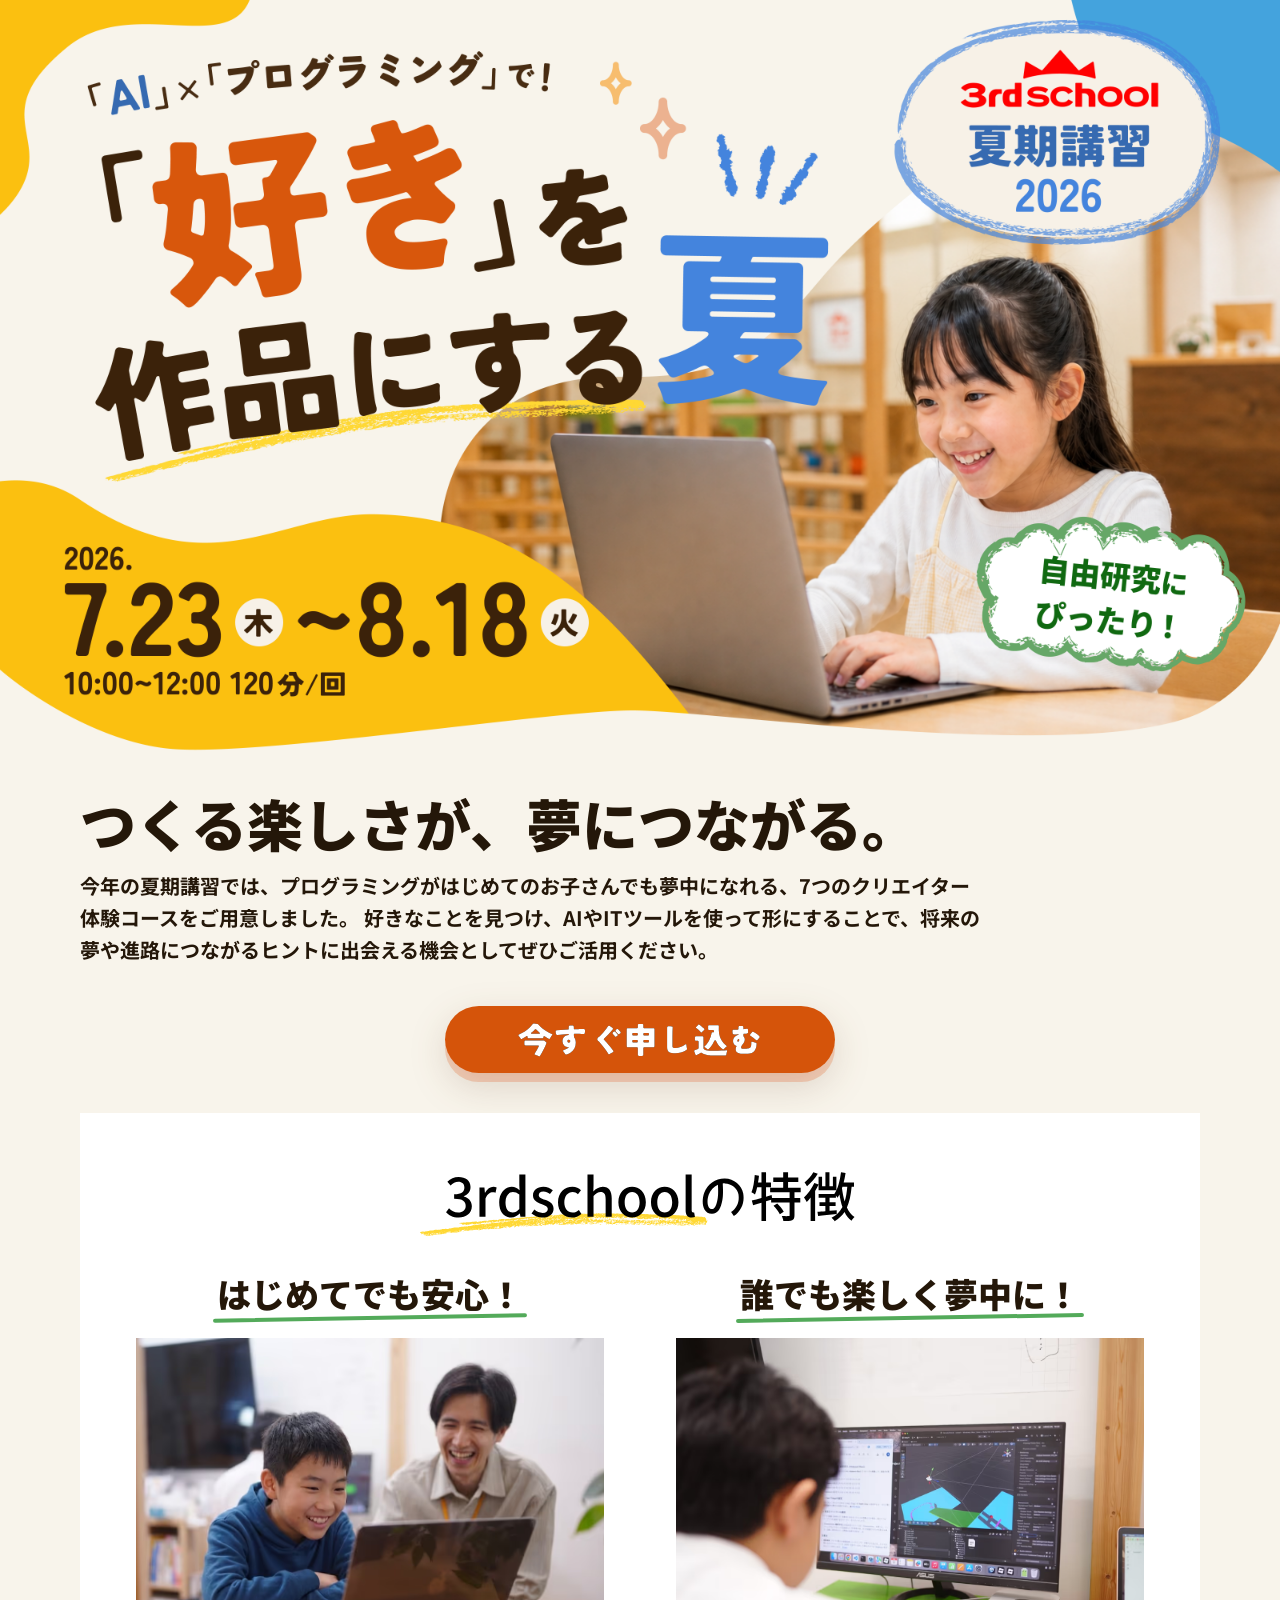
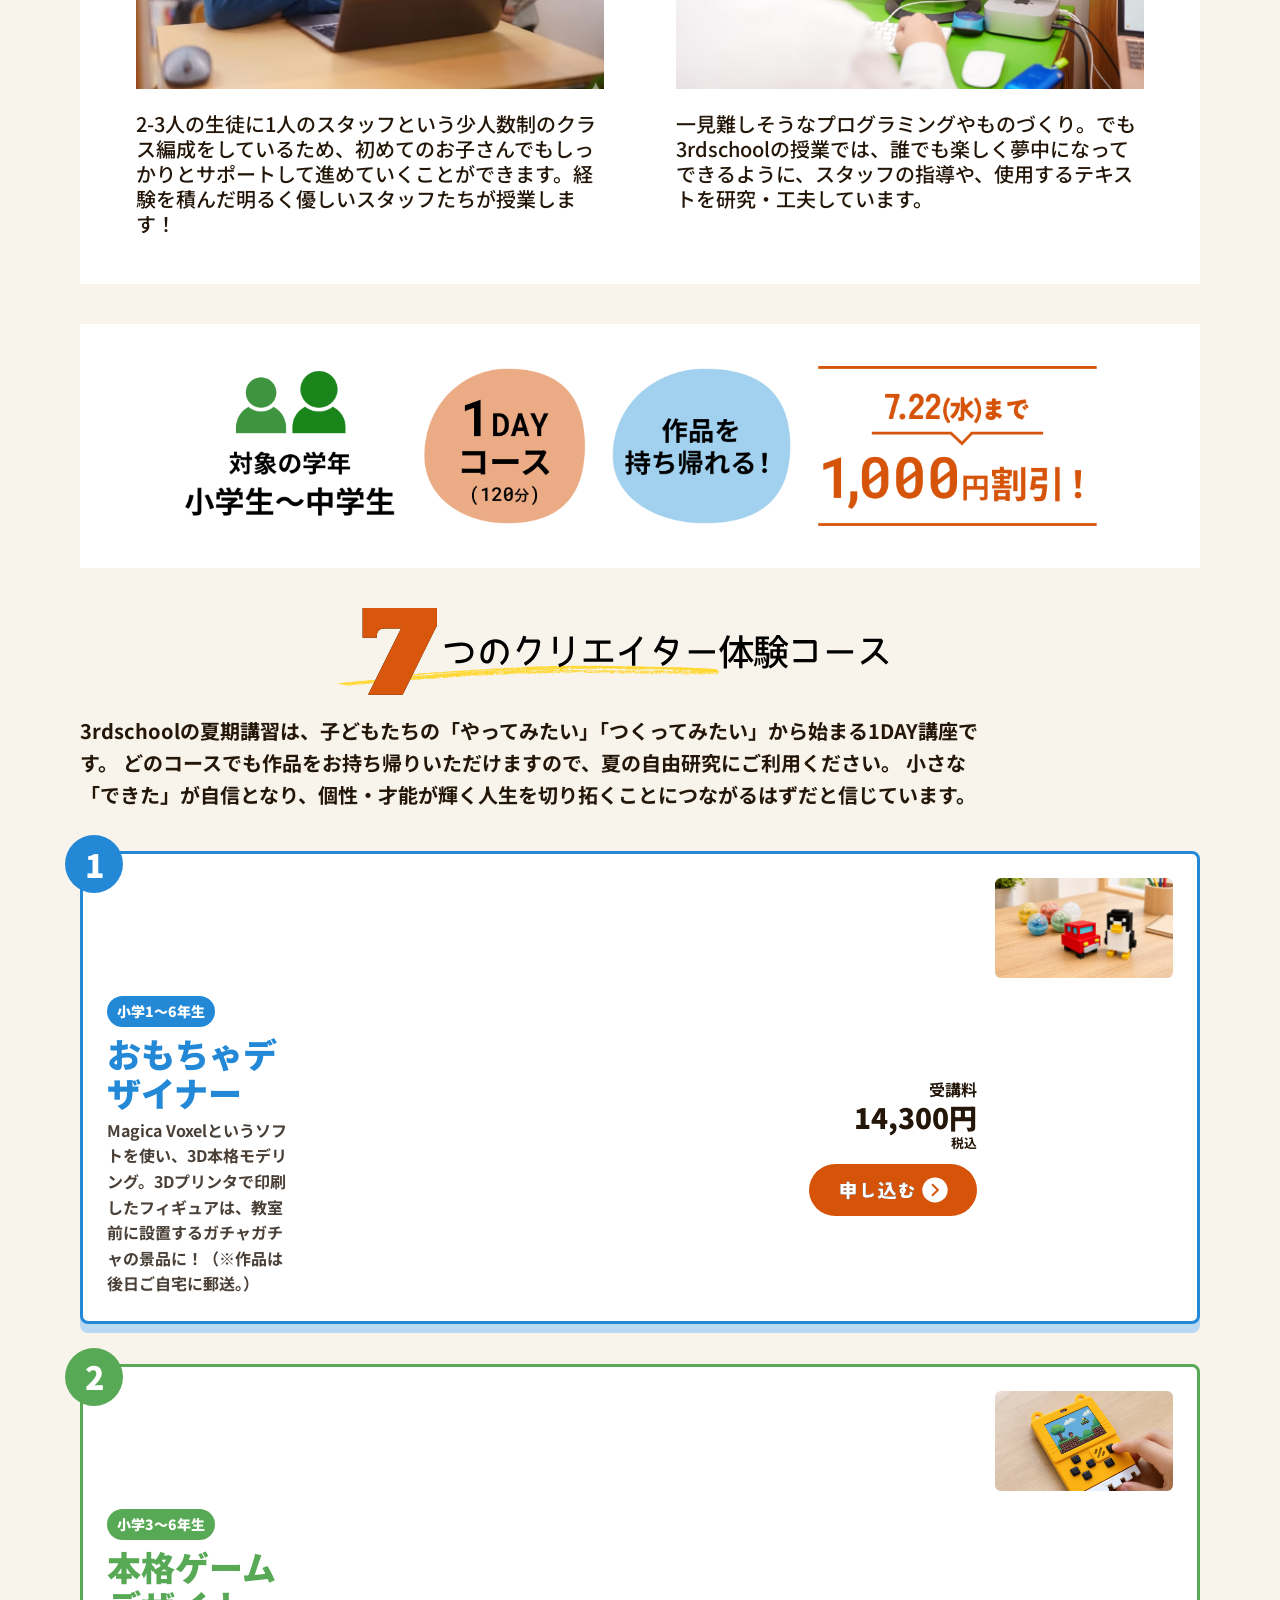
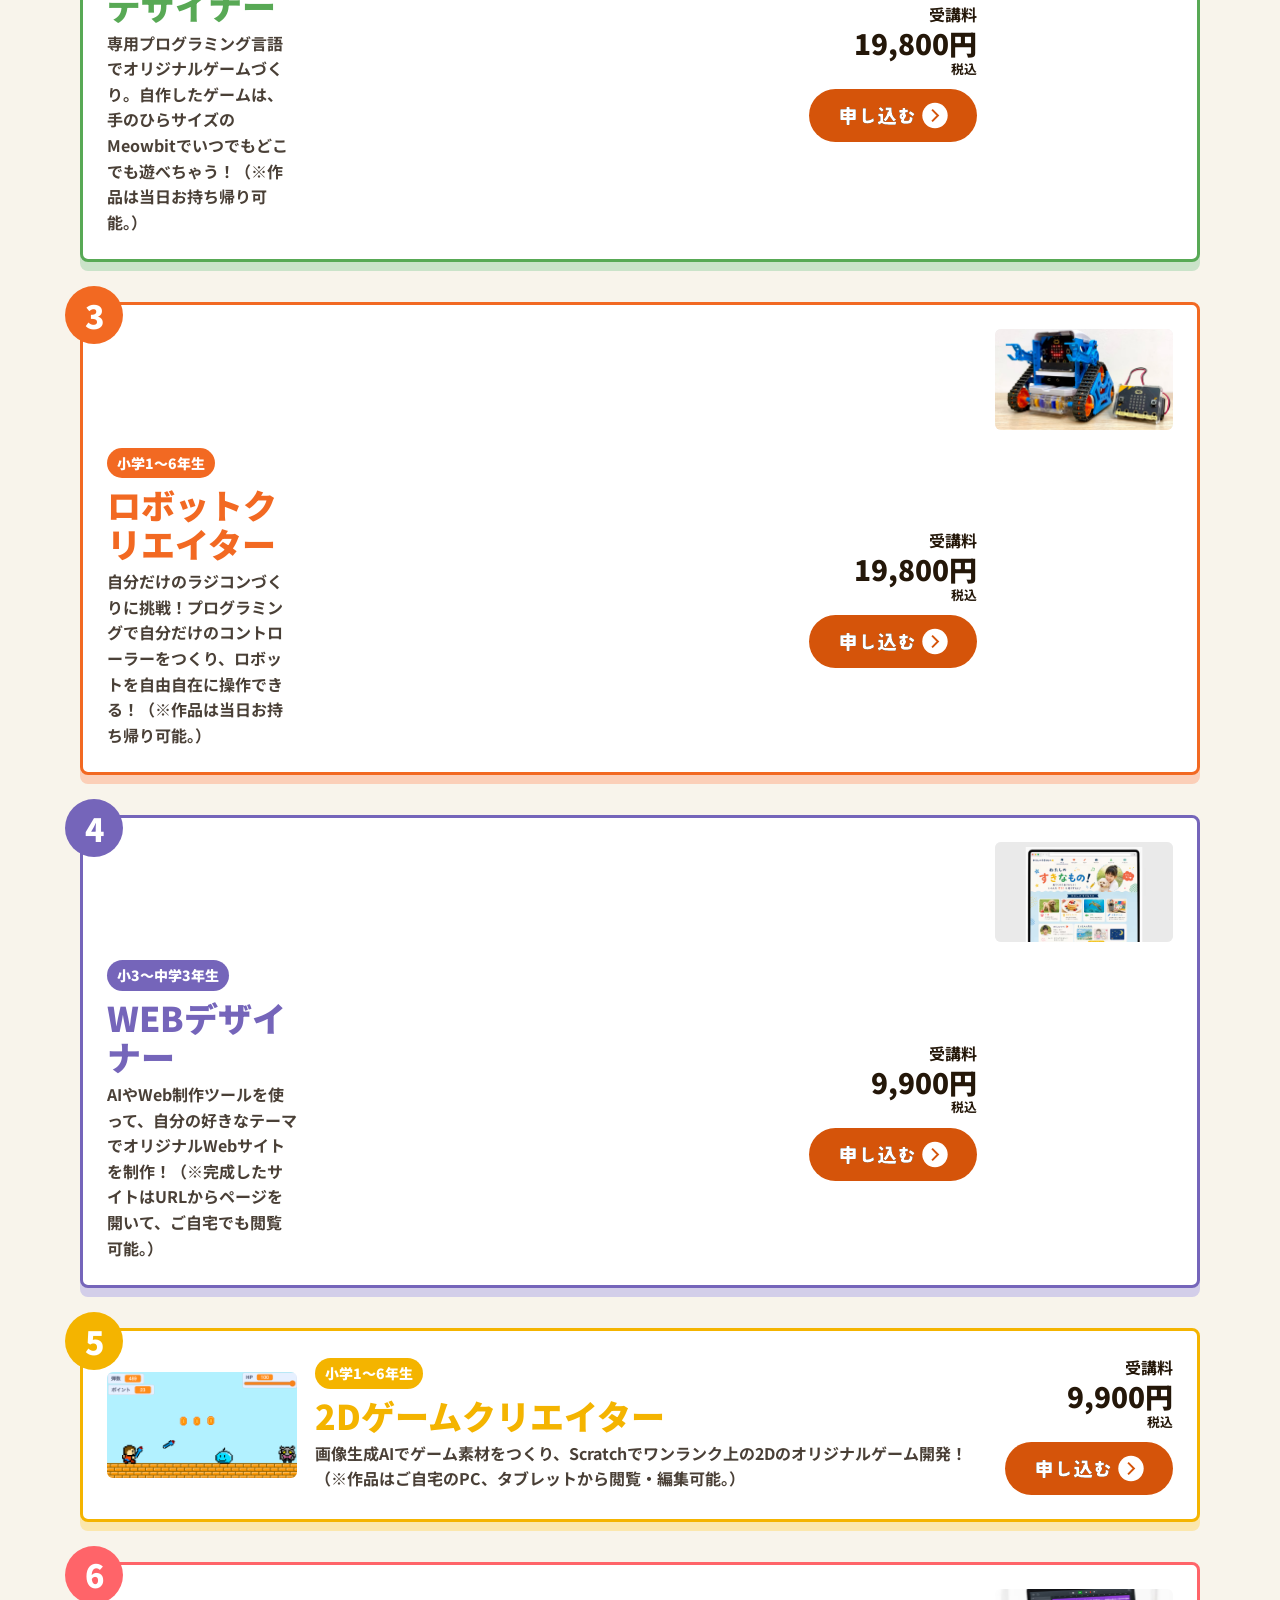
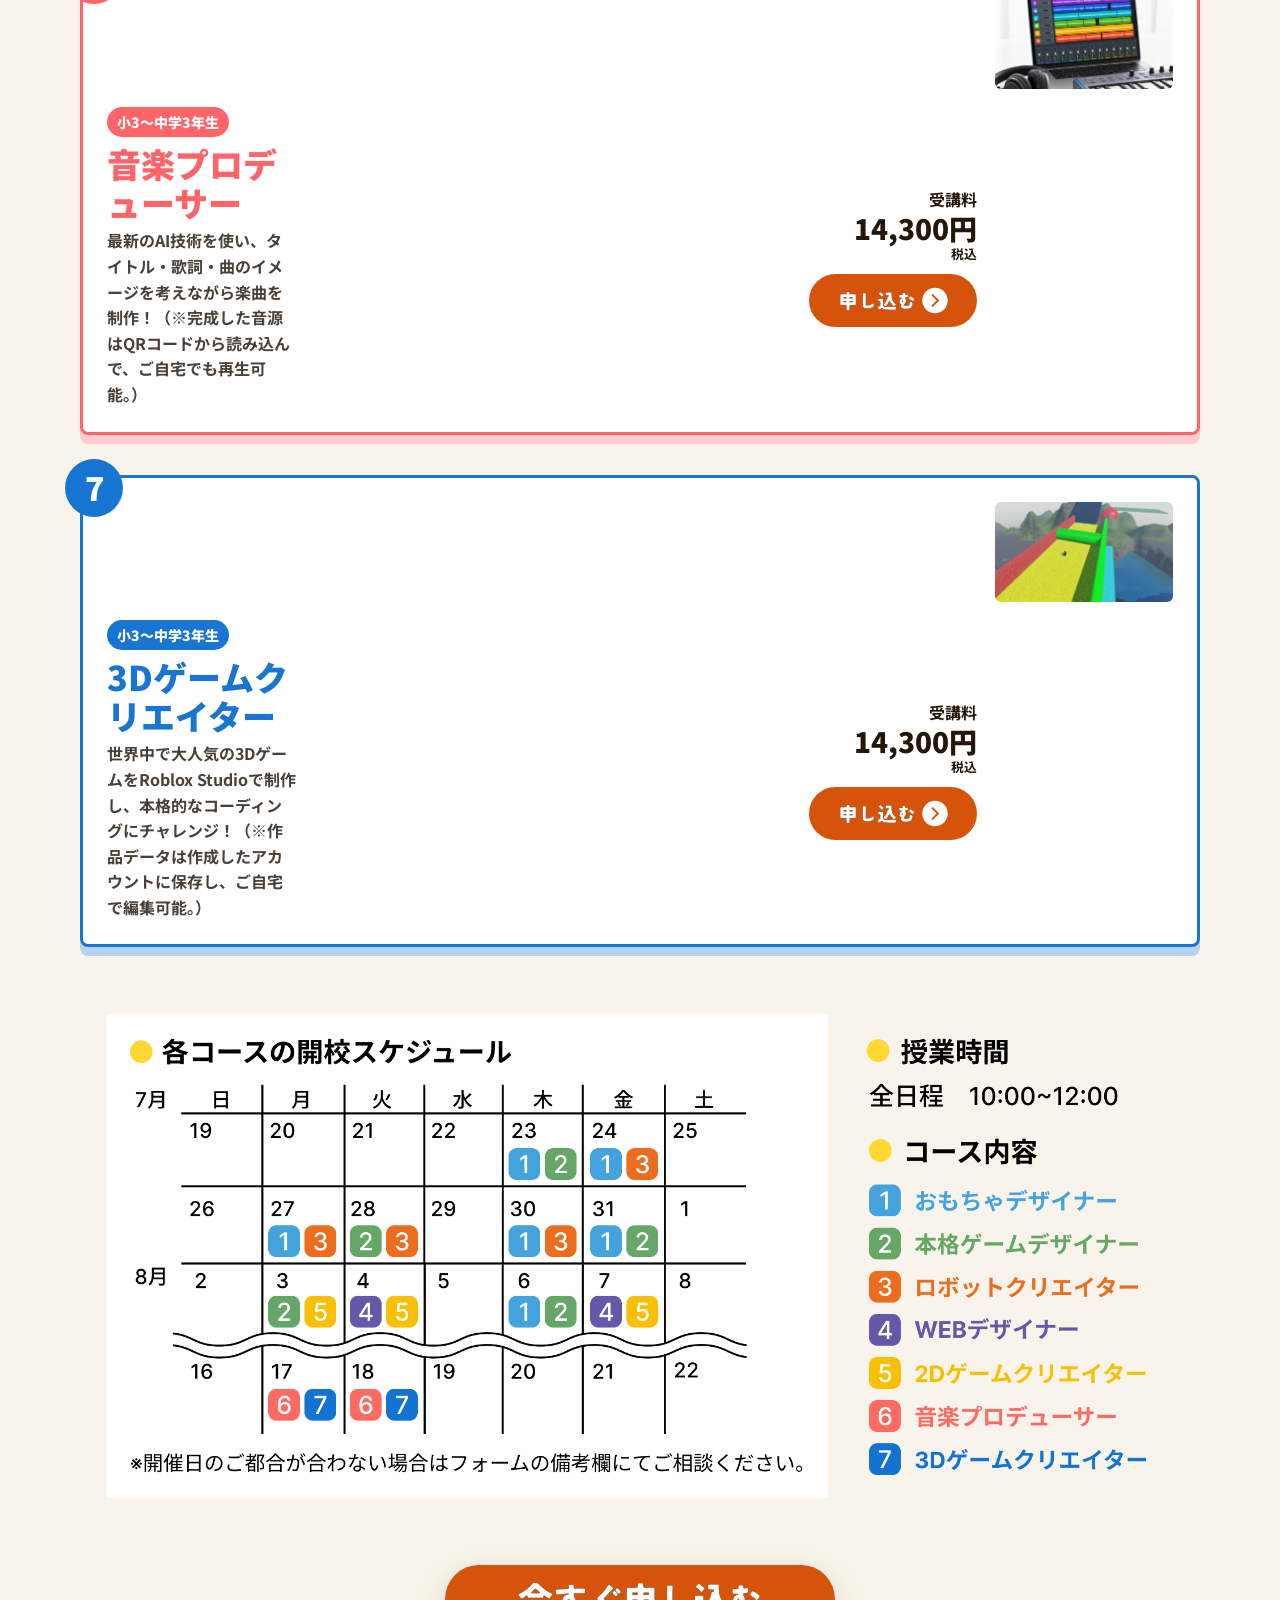
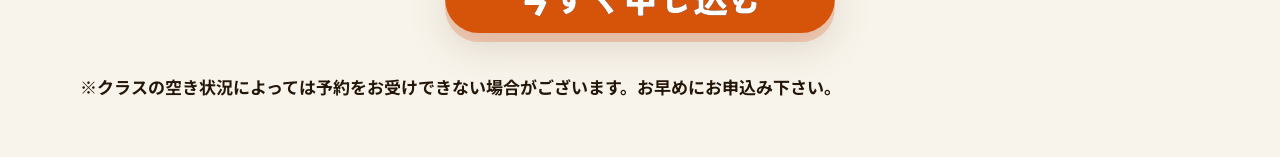
==== commit bb1400bb: "fix: 夏期講習LPのレスポンシブ画像を更新" ====
--- a/summer2026/index.html
+++ b/summer2026/index.html
@@ -1,5 +1,5 @@
 <!DOCTYPE html><html lang="ja" prefix="og: https://ogp.me/ns#"> <head><meta charset="UTF-8"><meta name="viewport" content="width=device-width, initial-scale=1.0"><meta name="description" content="3rdschoolの2026年夏期講習。AIとプログラミングで「好き」を作品にする、7つのクリエイター体験コースをご案内します。"><link rel="canonical" href="https://peio-day.github.io/summer2026/"><link rel="icon" type="image/svg+xml" href="/favicon.svg"><link rel="preconnect" href="https://fonts.googleapis.com"><link rel="preconnect" href="https://fonts.gstatic.com" crossorigin><link href="https://fonts.googleapis.com/css2?family=Noto+Sans+JP:wght@400;500;700&family=Monomaniac+One&family=Yomogi&display=swap" rel="stylesheet"><meta name="generator" content="Astro v6.2.1"><meta property="og:type" content="website"><meta property="og:site_name" content="3rdschool"><meta property="og:url" content="https://peio-day.github.io/summer2026/"><meta property="og:title" content="夏期講習2026 | 3rdschool"><meta property="og:description" content="3rdschoolの2026年夏期講習。AIとプログラミングで「好き」を作品にする、7つのクリエイター体験コースをご案内します。"><meta property="og:image" content="https://peio-day.github.io/images/summer2026/key-visual-pc.png"><meta property="og:locale" content="ja_JP"><meta name="twitter:card" content="summary_large_image"><meta name="twitter:title" content="夏期講習2026 | 3rdschool"><meta name="twitter:description" content="3rdschoolの2026年夏期講習。AIとプログラミングで「好き」を作品にする、7つのクリエイター体験コースをご案内します。"><meta name="twitter:image" content="https://peio-day.github.io/images/summer2026/key-visual-pc.png"><script type="application/ld+json">{"@context":"https://schema.org","@graph":[{"@type":"WebSite","@id":"https://peio-day.github.io/#website","name":"3rdschool","url":"https://peio-day.github.io/","inLanguage":"ja","publisher":{"@id":"https://peio-day.github.io/#school"}},{"@type":"EducationalOrganization","@id":"https://peio-day.github.io/#school","name":"3rdschool","alternateName":"サードスクール","description":"3rdschool（サードスクール）は、小中高生向けのロボット教室・プログラミング教室です。一人ひとりに合わせた個別最適化カリキュラムで、プログラミングやものづくりを通して自分らしさを育みます。","url":"https://peio-day.github.io/","logo":"https://peio-day.github.io/images/logo.svg","image":"https://peio-day.github.io/images/summer2026/key-visual-pc.png","telephone":"0422-27-6718","address":{"@type":"PostalAddress","postalCode":"180-0004","addressRegion":"東京都","addressLocality":"武蔵野市","streetAddress":"吉祥寺本町2-17-2 マリオンワンビルB1","addressCountry":"JP"},"areaServed":["武蔵野市","吉祥寺","東京都"]},{"@type":"WebPage","@id":"https://peio-day.github.io/summer2026/#webpage","url":"https://peio-day.github.io/summer2026/","name":"夏期講習2026 | 3rdschool","description":"3rdschoolの2026年夏期講習。AIとプログラミングで「好き」を作品にする、7つのクリエイター体験コースをご案内します。","isPartOf":{"@id":"https://peio-day.github.io/#website"},"about":{"@id":"https://peio-day.github.io/#school"},"inLanguage":"ja"}]}</script><title>夏期講習2026 | 3rdschool</title><link rel="stylesheet" href="/_astro/Layout.C4W0TdQ2.css">
-<link rel="stylesheet" href="/_astro/summer2026@_@astro.CKhCSXDE.css"></head> <body class="bg-white">  <main class="summer-lp" data-astro-cid-hf2qwijf> <section class="hero" aria-label="3rdschool 夏期講習2026 キービジュアル" data-astro-cid-hf2qwijf> <picture data-astro-cid-hf2qwijf> <source media="(min-width: 640px)" srcset="/images/summer2026/key-visual-pc.png" data-astro-cid-hf2qwijf> <picture data-optimized-picture><source type="image/avif" srcset="/images/summer2026/_optimized/key-visual-sp-320.avif 320w, /images/summer2026/_optimized/key-visual-sp-480.avif 480w, /images/summer2026/_optimized/key-visual-sp-768.avif 768w, /images/summer2026/_optimized/key-visual-sp-1024.avif 1024w, /images/summer2026/_optimized/key-visual-sp-1440.avif 1440w, /images/summer2026/_optimized/key-visual-sp-1500.avif 1500w" sizes="100vw"><source type="image/webp" srcset="/images/summer2026/_optimized/key-visual-sp-320.webp 320w, /images/summer2026/_optimized/key-visual-sp-480.webp 480w, /images/summer2026/_optimized/key-visual-sp-768.webp 768w, /images/summer2026/_optimized/key-visual-sp-1024.webp 1024w, /images/summer2026/_optimized/key-visual-sp-1440.webp 1440w, /images/summer2026/_optimized/key-visual-sp-1500.webp 1500w" sizes="100vw"><img class="hero-image" src="/images/summer2026/_optimized/key-visual-sp-1500.jpg" alt="3rdschool 夏期講習2026。AIとプログラミングで好きを作品にする夏。2026年7月23日から8月18日、10時から12時、120分。自由研究にぴったり。" data-astro-cid-hf2qwijf srcset="/images/summer2026/_optimized/key-visual-sp-320.jpg 320w, /images/summer2026/_optimized/key-visual-sp-480.jpg 480w, /images/summer2026/_optimized/key-visual-sp-768.jpg 768w, /images/summer2026/_optimized/key-visual-sp-1024.jpg 1024w, /images/summer2026/_optimized/key-visual-sp-1440.jpg 1440w, /images/summer2026/_optimized/key-visual-sp-1500.jpg 1500w" sizes="100vw" width="1500" height="2412" decoding="async" loading="lazy"></picture> </picture> </section> <section class="school-message" aria-labelledby="school-message-title" data-astro-cid-hf2qwijf> <div class="school-message-inner" data-astro-cid-hf2qwijf> <h2 id="school-message-title" data-astro-cid-hf2qwijf>つくる楽しさが、夢につながる。</h2> <p class="school-message-text" data-astro-cid-hf2qwijf>
+<link rel="stylesheet" href="/_astro/summer2026@_@astro.CKhCSXDE.css"></head> <body class="bg-white">  <main class="summer-lp" data-astro-cid-hf2qwijf> <section class="hero" aria-label="3rdschool 夏期講習2026 キービジュアル" data-astro-cid-hf2qwijf> <picture data-astro-cid-hf2qwijf> <source media="(min-width: 640px)" srcset="/images/summer2026/key-visual-pc.png" data-astro-cid-hf2qwijf> <img class="hero-image" src="/images/summer2026/key-visual-sp.png" alt="3rdschool 夏期講習2026。AIとプログラミングで好きを作品にする夏。2026年7月23日から8月18日、10時から12時、120分。自由研究にぴったり。" data-astro-cid-hf2qwijf> </picture> </section> <section class="school-message" aria-labelledby="school-message-title" data-astro-cid-hf2qwijf> <div class="school-message-inner" data-astro-cid-hf2qwijf> <h2 id="school-message-title" data-astro-cid-hf2qwijf>つくる楽しさが、夢につながる。</h2> <p class="school-message-text" data-astro-cid-hf2qwijf>
 今年の夏期講習では、プログラミングがはじめてのお子さんでも夢中になれる、7つのクリエイター体験コースをご用意しました。
           好きなことを見つけ、AIやITツールを使って形にすることで、将来の夢や進路につながるヒントに出会える機会としてぜひご活用ください。
 </p> </div> </section> <section class="apply-visual" aria-label="夏期講習のお申込み" data-astro-cid-hf2qwijf> <a href="https://docs.google.com/forms/d/e/1FAIpQLSduN8MooOyiQz0dYgE5mBv_ekLYyKH8mfT1qX-mjgwdYYF5_A/viewform?usp=header" target="_blank" rel="noopener noreferrer" data-astro-cid-hf2qwijf> <img src="/images/summer2026/apply-button.svg" alt="今すぐ申し込む" data-astro-cid-hf2qwijf> </a> </section> <section class="features" aria-labelledby="features-title" data-astro-cid-hf2qwijf> <div class="section-heading" data-astro-cid-hf2qwijf> <h2 id="features-title" class="feature-title" data-astro-cid-hf2qwijf> <img src="/images/summer2026/feature-title.svg" alt="3rdschoolの特徴" loading="eager" data-astro-cid-hf2qwijf> </h2> </div> <div class="feature-list" data-astro-cid-hf2qwijf> <article class="feature-item" data-astro-cid-hf2qwijf> <h3 data-astro-cid-hf2qwijf>はじめてでも安心！</h3> <picture data-optimized-picture><source type="image/avif" srcset="/images/summer2026/_optimized/feature-support-320.avif 320w, /images/summer2026/_optimized/feature-support-480.avif 480w, /images/summer2026/_optimized/feature-support-768.avif 768w, /images/summer2026/_optimized/feature-support-1024.avif 1024w, /images/summer2026/_optimized/feature-support-1111.avif 1111w" sizes="100vw"><source type="image/webp" srcset="/images/summer2026/_optimized/feature-support-320.webp 320w, /images/summer2026/_optimized/feature-support-480.webp 480w, /images/summer2026/_optimized/feature-support-768.webp 768w, /images/summer2026/_optimized/feature-support-1024.webp 1024w, /images/summer2026/_optimized/feature-support-1111.webp 1111w" sizes="100vw"><img src="/images/summer2026/_optimized/feature-support-1111.jpg" alt="スタッフが子どもに寄り添って制作をサポートしている様子" loading="lazy" data-astro-cid-hf2qwijf srcset="/images/summer2026/_optimized/feature-support-320.jpg 320w, /images/summer2026/_optimized/feature-support-480.jpg 480w, /images/summer2026/_optimized/feature-support-768.jpg 768w, /images/summer2026/_optimized/feature-support-1024.jpg 1024w, /images/summer2026/_optimized/feature-support-1111.jpg 1111w" sizes="100vw" width="1111" height="776" decoding="async"></picture> <p data-astro-cid-hf2qwijf>
@@ -10,4 +10,4 @@
 3rdschoolの夏期講習は、子どもたちの「やってみたい」「つくってみたい」から始まる1DAY講座です。
         どのコースでも作品をお持ち帰りいただけますので、夏の自由研究にご利用ください。
         小さな「できた」が自信となり、個性・才能が輝く人生を切り拓くことにつながるはずだと信じています。
-</p> </section> <section class="courses" aria-label="コース一覧" data-astro-cid-hf2qwijf> <article class="course-card" style="--course-color: #2389d7" data-astro-cid-hf2qwijf> <div class="course-number" data-astro-cid-hf2qwijf>1</div> <picture data-optimized-picture><source type="image/avif" srcset="/images/summer2026/_optimized/course-toy-320.avif 320w, /images/summer2026/_optimized/course-toy-480.avif 480w, /images/summer2026/_optimized/course-toy-768.avif 768w, /images/summer2026/_optimized/course-toy-1024.avif 1024w, /images/summer2026/_optimized/course-toy-1440.avif 1440w, /images/summer2026/_optimized/course-toy-1672.avif 1672w" sizes="100vw"><source type="image/webp" srcset="/images/summer2026/_optimized/course-toy-320.webp 320w, /images/summer2026/_optimized/course-toy-480.webp 480w, /images/summer2026/_optimized/course-toy-768.webp 768w, /images/summer2026/_optimized/course-toy-1024.webp 1024w, /images/summer2026/_optimized/course-toy-1440.webp 1440w, /images/summer2026/_optimized/course-toy-1672.webp 1672w" sizes="100vw"><img class="course-image" src="/images/summer2026/_optimized/course-toy-1672.jpg" alt="" loading="lazy" data-astro-cid-hf2qwijf srcset="/images/summer2026/_optimized/course-toy-320.jpg 320w, /images/summer2026/_optimized/course-toy-480.jpg 480w, /images/summer2026/_optimized/course-toy-768.jpg 768w, /images/summer2026/_optimized/course-toy-1024.jpg 1024w, /images/summer2026/_optimized/course-toy-1440.jpg 1440w, /images/summer2026/_optimized/course-toy-1672.jpg 1672w" sizes="100vw" width="1672" height="941" decoding="async"></picture> <div class="course-body" data-astro-cid-hf2qwijf> <span class="target" data-astro-cid-hf2qwijf>小学1〜6年生</span> <h3 data-astro-cid-hf2qwijf>おもちゃデザイナー</h3> <p data-astro-cid-hf2qwijf>Magica Voxelというソフトを使い、3D本格モデリング。3Dプリンタで印刷したフィギュアは、教室前に設置するガチャガチャの景品に！（※作品は後日ご自宅に郵送。）</p> </div> <div class="course-footer" data-astro-cid-hf2qwijf> <div class="course-price" data-astro-cid-hf2qwijf> <span data-astro-cid-hf2qwijf>受講料</span> <strong data-astro-cid-hf2qwijf>14,300円</strong> <small data-astro-cid-hf2qwijf>税込</small> </div> <a class="course-apply" href="https://docs.google.com/forms/d/e/1FAIpQLSduN8MooOyiQz0dYgE5mBv_ekLYyKH8mfT1qX-mjgwdYYF5_A/viewform?usp=header" target="_blank" rel="noopener noreferrer" data-astro-cid-hf2qwijf> <img src="/images/summer2026/apply-button-small.svg" alt="おもちゃデザイナーに申し込む" loading="lazy" data-astro-cid-hf2qwijf> </a> </div> </article><article class="course-card" style="--course-color: #58a955" data-astro-cid-hf2qwijf> <div class="course-number" data-astro-cid-hf2qwijf>2</div> <picture data-optimized-picture><source type="image/avif" srcset="/images/summer2026/_optimized/course-game-320.avif 320w, /images/summer2026/_optimized/course-game-480.avif 480w, /images/summer2026/_optimized/course-game-768.avif 768w, /images/summer2026/_optimized/course-game-1024.avif 1024w, /images/summer2026/_optimized/course-game-1402.avif 1402w" sizes="100vw"><source type="image/webp" srcset="/images/summer2026/_optimized/course-game-320.webp 320w, /images/summer2026/_optimized/course-game-480.webp 480w, /images/summer2026/_optimized/course-game-768.webp 768w, /images/summer2026/_optimized/course-game-1024.webp 1024w, /images/summer2026/_optimized/course-game-1402.webp 1402w" sizes="100vw"><img class="course-image" src="/images/summer2026/_optimized/course-game-1402.jpg" alt="" loading="lazy" data-astro-cid-hf2qwijf srcset="/images/summer2026/_optimized/course-game-320.jpg 320w, /images/summer2026/_optimized/course-game-480.jpg 480w, /images/summer2026/_optimized/course-game-768.jpg 768w, /images/summer2026/_optimized/course-game-1024.jpg 1024w, /images/summer2026/_optimized/course-game-1402.jpg 1402w" sizes="100vw" width="1402" height="1122" decoding="async"></picture> <div class="course-body" data-astro-cid-hf2qwijf> <span class="target" data-astro-cid-hf2qwijf>小学3〜6年生</span> <h3 data-astro-cid-hf2qwijf>本格ゲームデザイナー</h3> <p data-astro-cid-hf2qwijf>専用プログラミング言語でオリジナルゲームづくり。自作したゲームは、手のひらサイズのMeowbitでいつでもどこでも遊べちゃう！（※作品は当日お持ち帰り可能。）</p> </div> <div class="course-footer" data-astro-cid-hf2qwijf> <div class="course-price" data-astro-cid-hf2qwijf> <span data-astro-cid-hf2qwijf>受講料</span> <strong data-astro-cid-hf2qwijf>19,800円</strong> <small data-astro-cid-hf2qwijf>税込</small> </div> <a class="course-apply" href="https://docs.google.com/forms/d/e/1FAIpQLSduN8MooOyiQz0dYgE5mBv_ekLYyKH8mfT1qX-mjgwdYYF5_A/viewform?usp=header" target="_blank" rel="noopener noreferrer" data-astro-cid-hf2qwijf> <img src="/images/summer2026/apply-button-small.svg" alt="本格ゲームデザイナーに申し込む" loading="lazy" data-astro-cid-hf2qwijf> </a> </div> </article><article class="course-card" style="--course-color: #f26922" data-astro-cid-hf2qwijf> <div class="course-number" data-astro-cid-hf2qwijf>3</div> <picture data-optimized-picture><source type="image/avif" srcset="/images/summer2026/_optimized/course-robot-320.avif 320w, /images/summer2026/_optimized/course-robot-480.avif 480w, /images/summer2026/_optimized/course-robot-768.avif 768w, /images/summer2026/_optimized/course-robot-1024.avif 1024w, /images/summer2026/_optimized/course-robot-1440.avif 1440w, /images/summer2026/_optimized/course-robot-1504.avif 1504w" sizes="100vw"><source type="image/webp" srcset="/images/summer2026/_optimized/course-robot-320.webp 320w, /images/summer2026/_optimized/course-robot-480.webp 480w, /images/summer2026/_optimized/course-robot-768.webp 768w, /images/summer2026/_optimized/course-robot-1024.webp 1024w, /images/summer2026/_optimized/course-robot-1440.webp 1440w, /images/summer2026/_optimized/course-robot-1504.webp 1504w" sizes="100vw"><img class="course-image" src="/images/summer2026/_optimized/course-robot-1504.jpg" alt="" loading="lazy" data-astro-cid-hf2qwijf srcset="/images/summer2026/_optimized/course-robot-320.jpg 320w, /images/summer2026/_optimized/course-robot-480.jpg 480w, /images/summer2026/_optimized/course-robot-768.jpg 768w, /images/summer2026/_optimized/course-robot-1024.jpg 1024w, /images/summer2026/_optimized/course-robot-1440.jpg 1440w, /images/summer2026/_optimized/course-robot-1504.jpg 1504w" sizes="100vw" width="1504" height="1310" decoding="async"></picture> <div class="course-body" data-astro-cid-hf2qwijf> <span class="target" data-astro-cid-hf2qwijf>小学1〜6年生</span> <h3 data-astro-cid-hf2qwijf>ロボットクリエイター</h3> <p data-astro-cid-hf2qwijf>自分だけのラジコンづくりに挑戦！プログラミングで自分だけのコントローラーをつくり、ロボットを自由自在に操作できる！（※作品は当日お持ち帰り可能。）</p> </div> <div class="course-footer" data-astro-cid-hf2qwijf> <div class="course-price" data-astro-cid-hf2qwijf> <span data-astro-cid-hf2qwijf>受講料</span> <strong data-astro-cid-hf2qwijf>19,800円</strong> <small data-astro-cid-hf2qwijf>税込</small> </div> <a class="course-apply" href="https://docs.google.com/forms/d/e/1FAIpQLSduN8MooOyiQz0dYgE5mBv_ekLYyKH8mfT1qX-mjgwdYYF5_A/viewform?usp=header" target="_blank" rel="noopener noreferrer" data-astro-cid-hf2qwijf> <img src="/images/summer2026/apply-button-small.svg" alt="ロボットクリエイターに申し込む" loading="lazy" data-astro-cid-hf2qwijf> </a> </div> </article><article class="course-card" style="--course-color: #7565ba" data-astro-cid-hf2qwijf> <div class="course-number" data-astro-cid-hf2qwijf>4</div> <picture data-optimized-picture><source type="image/avif" srcset="/images/summer2026/_optimized/course-web-320.avif 320w, /images/summer2026/_optimized/course-web-432.avif 432w" sizes="432px"><source type="image/webp" srcset="/images/summer2026/_optimized/course-web-320.webp 320w, /images/summer2026/_optimized/course-web-432.webp 432w" sizes="432px"><img class="course-image" src="/images/summer2026/_optimized/course-web-432.jpg" alt="" loading="lazy" data-astro-cid-hf2qwijf srcset="/images/summer2026/_optimized/course-web-320.jpg 320w, /images/summer2026/_optimized/course-web-432.jpg 432w" sizes="432px" width="432" height="240" decoding="async"></picture> <div class="course-body" data-astro-cid-hf2qwijf> <span class="target" data-astro-cid-hf2qwijf>小3〜中学3年生</span> <h3 data-astro-cid-hf2qwijf>WEBデザイナー</h3> <p data-astro-cid-hf2qwijf>AIやWeb制作ツールを使って、自分の好きなテーマでオリジナルWebサイトを制作！（※完成したサイトはURLからページを開いて、ご自宅でも閲覧可能。）</p> </div> <div class="course-footer" data-astro-cid-hf2qwijf> <div class="course-price" data-astro-cid-hf2qwijf> <span data-astro-cid-hf2qwijf>受講料</span> <strong data-astro-cid-hf2qwijf>9,900円</strong> <small data-astro-cid-hf2qwijf>税込</small> </div> <a class="course-apply" href="https://docs.google.com/forms/d/e/1FAIpQLSduN8MooOyiQz0dYgE5mBv_ekLYyKH8mfT1qX-mjgwdYYF5_A/viewform?usp=header" target="_blank" rel="noopener noreferrer" data-astro-cid-hf2qwijf> <img src="/images/summer2026/apply-button-small.svg" alt="WEBデザイナーに申し込む" loading="lazy" data-astro-cid-hf2qwijf> </a> </div> </article><article class="course-card" style="--course-color: #f4b400" data-astro-cid-hf2qwijf> <div class="course-number" data-astro-cid-hf2qwijf>5</div> <img class="course-image" src="/images/summer2026/course-2d.png" alt="" loading="lazy" data-astro-cid-hf2qwijf> <div class="course-body" data-astro-cid-hf2qwijf> <span class="target" data-astro-cid-hf2qwijf>小学1〜6年生</span> <h3 data-astro-cid-hf2qwijf>2Dゲームクリエイター</h3> <p data-astro-cid-hf2qwijf>画像生成AIでゲーム素材をつくり、Scratchでワンランク上の2Dのオリジナルゲーム開発！（※作品はご自宅のPC、タブレットから閲覧・編集可能。）</p> </div> <div class="course-footer" data-astro-cid-hf2qwijf> <div class="course-price" data-astro-cid-hf2qwijf> <span data-astro-cid-hf2qwijf>受講料</span> <strong data-astro-cid-hf2qwijf>9,900円</strong> <small data-astro-cid-hf2qwijf>税込</small> </div> <a class="course-apply" href="https://docs.google.com/forms/d/e/1FAIpQLSduN8MooOyiQz0dYgE5mBv_ekLYyKH8mfT1qX-mjgwdYYF5_A/viewform?usp=header" target="_blank" rel="noopener noreferrer" data-astro-cid-hf2qwijf> <img src="/images/summer2026/apply-button-small.svg" alt="2Dゲームクリエイターに申し込む" loading="lazy" data-astro-cid-hf2qwijf> </a> </div> </article><article class="course-card" style="--course-color: #ff6469" data-astro-cid-hf2qwijf> <div class="course-number" data-astro-cid-hf2qwijf>6</div> <picture data-optimized-picture><source type="image/avif" srcset="/images/summer2026/_optimized/course-music-320.avif 320w, /images/summer2026/_optimized/course-music-480.avif 480w, /images/summer2026/_optimized/course-music-768.avif 768w, /images/summer2026/_optimized/course-music-1024.avif 1024w, /images/summer2026/_optimized/course-music-1440.avif 1440w, /images/summer2026/_optimized/course-music-1448.avif 1448w" sizes="100vw"><source type="image/webp" srcset="/images/summer2026/_optimized/course-music-320.webp 320w, /images/summer2026/_optimized/course-music-480.webp 480w, /images/summer2026/_optimized/course-music-768.webp 768w, /images/summer2026/_optimized/course-music-1024.webp 1024w, /images/summer2026/_optimized/course-music-1440.webp 1440w, /images/summer2026/_optimized/course-music-1448.webp 1448w" sizes="100vw"><img class="course-image" src="/images/summer2026/_optimized/course-music-1448.jpg" alt="" loading="lazy" data-astro-cid-hf2qwijf srcset="/images/summer2026/_optimized/course-music-320.jpg 320w, /images/summer2026/_optimized/course-music-480.jpg 480w, /images/summer2026/_optimized/course-music-768.jpg 768w, /images/summer2026/_optimized/course-music-1024.jpg 1024w, /images/summer2026/_optimized/course-music-1440.jpg 1440w, /images/summer2026/_optimized/course-music-1448.jpg 1448w" sizes="100vw" width="1448" height="1086" decoding="async"></picture> <div class="course-body" data-astro-cid-hf2qwijf> <span class="target" data-astro-cid-hf2qwijf>小3〜中学3年生</span> <h3 data-astro-cid-hf2qwijf>音楽プロデューサー</h3> <p data-astro-cid-hf2qwijf>最新のAI技術を使い、タイトル・歌詞・曲のイメージを考えながら楽曲を制作！（※完成した音源はQRコードから読み込んで、ご自宅でも再生可能。）</p> </div> <div class="course-footer" data-astro-cid-hf2qwijf> <div class="course-price" data-astro-cid-hf2qwijf> <span data-astro-cid-hf2qwijf>受講料</span> <strong data-astro-cid-hf2qwijf>14,300円</strong> <small data-astro-cid-hf2qwijf>税込</small> </div> <a class="course-apply" href="https://docs.google.com/forms/d/e/1FAIpQLSduN8MooOyiQz0dYgE5mBv_ekLYyKH8mfT1qX-mjgwdYYF5_A/viewform?usp=header" target="_blank" rel="noopener noreferrer" data-astro-cid-hf2qwijf> <img src="/images/summer2026/apply-button-small.svg" alt="音楽プロデューサーに申し込む" loading="lazy" data-astro-cid-hf2qwijf> </a> </div> </article><article class="course-card" style="--course-color: #1875d1" data-astro-cid-hf2qwijf> <div class="course-number" data-astro-cid-hf2qwijf>7</div> <picture data-optimized-picture><source type="image/avif" srcset="/images/summer2026/_optimized/course-3d-320.avif 320w, /images/summer2026/_optimized/course-3d-480.avif 480w, /images/summer2026/_optimized/course-3d-768.avif 768w, /images/summer2026/_optimized/course-3d-1024.avif 1024w, /images/summer2026/_optimized/course-3d-1440.avif 1440w, /images/summer2026/_optimized/course-3d-1882.avif 1882w" sizes="100vw"><source type="image/webp" srcset="/images/summer2026/_optimized/course-3d-320.webp 320w, /images/summer2026/_optimized/course-3d-480.webp 480w, /images/summer2026/_optimized/course-3d-768.webp 768w, /images/summer2026/_optimized/course-3d-1024.webp 1024w, /images/summer2026/_optimized/course-3d-1440.webp 1440w, /images/summer2026/_optimized/course-3d-1882.webp 1882w" sizes="100vw"><img class="course-image" src="/images/summer2026/_optimized/course-3d-1882.jpg" alt="" loading="lazy" data-astro-cid-hf2qwijf srcset="/images/summer2026/_optimized/course-3d-320.jpg 320w, /images/summer2026/_optimized/course-3d-480.jpg 480w, /images/summer2026/_optimized/course-3d-768.jpg 768w, /images/summer2026/_optimized/course-3d-1024.jpg 1024w, /images/summer2026/_optimized/course-3d-1440.jpg 1440w, /images/summer2026/_optimized/course-3d-1882.jpg 1882w" sizes="100vw" width="1882" height="1302" decoding="async"></picture> <div class="course-body" data-astro-cid-hf2qwijf> <span class="target" data-astro-cid-hf2qwijf>小3〜中学3年生</span> <h3 data-astro-cid-hf2qwijf>3Dゲームクリエイター</h3> <p data-astro-cid-hf2qwijf>世界中で大人気の3DゲームをRoblox Studioで制作し、本格的なコーディングにチャレンジ！（※作品データは作成したアカウントに保存し、ご自宅で編集可能。）</p> </div> <div class="course-footer" data-astro-cid-hf2qwijf> <div class="course-price" data-astro-cid-hf2qwijf> <span data-astro-cid-hf2qwijf>受講料</span> <strong data-astro-cid-hf2qwijf>14,300円</strong> <small data-astro-cid-hf2qwijf>税込</small> </div> <a class="course-apply" href="https://docs.google.com/forms/d/e/1FAIpQLSduN8MooOyiQz0dYgE5mBv_ekLYyKH8mfT1qX-mjgwdYYF5_A/viewform?usp=header" target="_blank" rel="noopener noreferrer" data-astro-cid-hf2qwijf> <img src="/images/summer2026/apply-button-small.svg" alt="3Dゲームクリエイターに申し込む" loading="lazy" data-astro-cid-hf2qwijf> </a> </div> </article> </section> <section class="info-grid" aria-label="開催情報" data-astro-cid-hf2qwijf> <article class="info-card schedule-card" data-astro-cid-hf2qwijf> <picture data-astro-cid-hf2qwijf> <source media="(min-width: 768px)" srcset="/images/summer2026/schedule-form-pc.png" data-astro-cid-hf2qwijf> <picture data-optimized-picture><source type="image/avif" srcset="/images/summer2026/_optimized/schedule-form-sp-320.avif 320w, /images/summer2026/_optimized/schedule-form-sp-480.avif 480w, /images/summer2026/_optimized/schedule-form-sp-768.avif 768w, /images/summer2026/_optimized/schedule-form-sp-1024.avif 1024w, /images/summer2026/_optimized/schedule-form-sp-1440.avif 1440w, /images/summer2026/_optimized/schedule-form-sp-1500.avif 1500w" sizes="100vw"><source type="image/webp" srcset="/images/summer2026/_optimized/schedule-form-sp-320.webp 320w, /images/summer2026/_optimized/schedule-form-sp-480.webp 480w, /images/summer2026/_optimized/schedule-form-sp-768.webp 768w, /images/summer2026/_optimized/schedule-form-sp-1024.webp 1024w, /images/summer2026/_optimized/schedule-form-sp-1440.webp 1440w, /images/summer2026/_optimized/schedule-form-sp-1500.webp 1500w" sizes="100vw"><img src="/images/summer2026/_optimized/schedule-form-sp-1500.jpg" alt="2026年7月から8月の各コース開校スケジュール、授業時間、コース内容" loading="lazy" data-astro-cid-hf2qwijf srcset="/images/summer2026/_optimized/schedule-form-sp-320.jpg 320w, /images/summer2026/_optimized/schedule-form-sp-480.jpg 480w, /images/summer2026/_optimized/schedule-form-sp-768.jpg 768w, /images/summer2026/_optimized/schedule-form-sp-1024.jpg 1024w, /images/summer2026/_optimized/schedule-form-sp-1440.jpg 1440w, /images/summer2026/_optimized/schedule-form-sp-1500.jpg 1500w" sizes="100vw" width="1500" height="2548" decoding="async"></picture> </picture> </article> </section> <section class="apply-visual apply-visual-bottom" aria-label="夏期講習のお申込み" data-astro-cid-hf2qwijf> <a href="https://docs.google.com/forms/d/e/1FAIpQLSduN8MooOyiQz0dYgE5mBv_ekLYyKH8mfT1qX-mjgwdYYF5_A/viewform?usp=header" target="_blank" rel="noopener noreferrer" data-astro-cid-hf2qwijf> <img src="/images/summer2026/apply-button.svg" alt="今すぐ申し込む" data-astro-cid-hf2qwijf> </a> </section> <section class="closing-note" aria-label="お申込みに関する注意事項" data-astro-cid-hf2qwijf> <p data-astro-cid-hf2qwijf>※クラスの空き状況によっては予約をお受けできない場合がございます。お早めにお申込み下さい。</p> </section> </main>  </body></html>  <script type="module">const n=()=>{const e=Math.ceil(document.documentElement.scrollHeight);window.parent?.postMessage({type:"thirdschool-summer2026-height",height:e},"*")},t=()=>{window.requestAnimationFrame(()=>{n(),window.setTimeout(n,250),window.setTimeout(n,1e3)})};window.addEventListener("load",t);window.addEventListener("resize",t);if("ResizeObserver"in window){const e=new ResizeObserver(t);e.observe(document.body),e.observe(document.documentElement)}t();</script>+</p> </section> <section class="courses" aria-label="コース一覧" data-astro-cid-hf2qwijf> <article class="course-card" style="--course-color: #2389d7" data-astro-cid-hf2qwijf> <div class="course-number" data-astro-cid-hf2qwijf>1</div> <picture data-optimized-picture><source type="image/avif" srcset="/images/summer2026/_optimized/course-toy-320.avif 320w, /images/summer2026/_optimized/course-toy-480.avif 480w, /images/summer2026/_optimized/course-toy-768.avif 768w, /images/summer2026/_optimized/course-toy-1024.avif 1024w, /images/summer2026/_optimized/course-toy-1440.avif 1440w, /images/summer2026/_optimized/course-toy-1672.avif 1672w" sizes="100vw"><source type="image/webp" srcset="/images/summer2026/_optimized/course-toy-320.webp 320w, /images/summer2026/_optimized/course-toy-480.webp 480w, /images/summer2026/_optimized/course-toy-768.webp 768w, /images/summer2026/_optimized/course-toy-1024.webp 1024w, /images/summer2026/_optimized/course-toy-1440.webp 1440w, /images/summer2026/_optimized/course-toy-1672.webp 1672w" sizes="100vw"><img class="course-image" src="/images/summer2026/_optimized/course-toy-1672.jpg" alt="" loading="lazy" data-astro-cid-hf2qwijf srcset="/images/summer2026/_optimized/course-toy-320.jpg 320w, /images/summer2026/_optimized/course-toy-480.jpg 480w, /images/summer2026/_optimized/course-toy-768.jpg 768w, /images/summer2026/_optimized/course-toy-1024.jpg 1024w, /images/summer2026/_optimized/course-toy-1440.jpg 1440w, /images/summer2026/_optimized/course-toy-1672.jpg 1672w" sizes="100vw" width="1672" height="941" decoding="async"></picture> <div class="course-body" data-astro-cid-hf2qwijf> <span class="target" data-astro-cid-hf2qwijf>小学1〜6年生</span> <h3 data-astro-cid-hf2qwijf>おもちゃデザイナー</h3> <p data-astro-cid-hf2qwijf>Magica Voxelというソフトを使い、3D本格モデリング。3Dプリンタで印刷したフィギュアは、教室前に設置するガチャガチャの景品に！（※作品は後日ご自宅に郵送。）</p> </div> <div class="course-footer" data-astro-cid-hf2qwijf> <div class="course-price" data-astro-cid-hf2qwijf> <span data-astro-cid-hf2qwijf>受講料</span> <strong data-astro-cid-hf2qwijf>14,300円</strong> <small data-astro-cid-hf2qwijf>税込</small> </div> <a class="course-apply" href="https://docs.google.com/forms/d/e/1FAIpQLSduN8MooOyiQz0dYgE5mBv_ekLYyKH8mfT1qX-mjgwdYYF5_A/viewform?usp=header" target="_blank" rel="noopener noreferrer" data-astro-cid-hf2qwijf> <img src="/images/summer2026/apply-button-small.svg" alt="おもちゃデザイナーに申し込む" loading="lazy" data-astro-cid-hf2qwijf> </a> </div> </article><article class="course-card" style="--course-color: #58a955" data-astro-cid-hf2qwijf> <div class="course-number" data-astro-cid-hf2qwijf>2</div> <picture data-optimized-picture><source type="image/avif" srcset="/images/summer2026/_optimized/course-game-320.avif 320w, /images/summer2026/_optimized/course-game-480.avif 480w, /images/summer2026/_optimized/course-game-768.avif 768w, /images/summer2026/_optimized/course-game-1024.avif 1024w, /images/summer2026/_optimized/course-game-1402.avif 1402w" sizes="100vw"><source type="image/webp" srcset="/images/summer2026/_optimized/course-game-320.webp 320w, /images/summer2026/_optimized/course-game-480.webp 480w, /images/summer2026/_optimized/course-game-768.webp 768w, /images/summer2026/_optimized/course-game-1024.webp 1024w, /images/summer2026/_optimized/course-game-1402.webp 1402w" sizes="100vw"><img class="course-image" src="/images/summer2026/_optimized/course-game-1402.jpg" alt="" loading="lazy" data-astro-cid-hf2qwijf srcset="/images/summer2026/_optimized/course-game-320.jpg 320w, /images/summer2026/_optimized/course-game-480.jpg 480w, /images/summer2026/_optimized/course-game-768.jpg 768w, /images/summer2026/_optimized/course-game-1024.jpg 1024w, /images/summer2026/_optimized/course-game-1402.jpg 1402w" sizes="100vw" width="1402" height="1122" decoding="async"></picture> <div class="course-body" data-astro-cid-hf2qwijf> <span class="target" data-astro-cid-hf2qwijf>小学3〜6年生</span> <h3 data-astro-cid-hf2qwijf>本格ゲームデザイナー</h3> <p data-astro-cid-hf2qwijf>専用プログラミング言語でオリジナルゲームづくり。自作したゲームは、手のひらサイズのMeowbitでいつでもどこでも遊べちゃう！（※作品は当日お持ち帰り可能。）</p> </div> <div class="course-footer" data-astro-cid-hf2qwijf> <div class="course-price" data-astro-cid-hf2qwijf> <span data-astro-cid-hf2qwijf>受講料</span> <strong data-astro-cid-hf2qwijf>19,800円</strong> <small data-astro-cid-hf2qwijf>税込</small> </div> <a class="course-apply" href="https://docs.google.com/forms/d/e/1FAIpQLSduN8MooOyiQz0dYgE5mBv_ekLYyKH8mfT1qX-mjgwdYYF5_A/viewform?usp=header" target="_blank" rel="noopener noreferrer" data-astro-cid-hf2qwijf> <img src="/images/summer2026/apply-button-small.svg" alt="本格ゲームデザイナーに申し込む" loading="lazy" data-astro-cid-hf2qwijf> </a> </div> </article><article class="course-card" style="--course-color: #f26922" data-astro-cid-hf2qwijf> <div class="course-number" data-astro-cid-hf2qwijf>3</div> <picture data-optimized-picture><source type="image/avif" srcset="/images/summer2026/_optimized/course-robot-320.avif 320w, /images/summer2026/_optimized/course-robot-480.avif 480w, /images/summer2026/_optimized/course-robot-768.avif 768w, /images/summer2026/_optimized/course-robot-1024.avif 1024w, /images/summer2026/_optimized/course-robot-1440.avif 1440w, /images/summer2026/_optimized/course-robot-1504.avif 1504w" sizes="100vw"><source type="image/webp" srcset="/images/summer2026/_optimized/course-robot-320.webp 320w, /images/summer2026/_optimized/course-robot-480.webp 480w, /images/summer2026/_optimized/course-robot-768.webp 768w, /images/summer2026/_optimized/course-robot-1024.webp 1024w, /images/summer2026/_optimized/course-robot-1440.webp 1440w, /images/summer2026/_optimized/course-robot-1504.webp 1504w" sizes="100vw"><img class="course-image" src="/images/summer2026/_optimized/course-robot-1504.jpg" alt="" loading="lazy" data-astro-cid-hf2qwijf srcset="/images/summer2026/_optimized/course-robot-320.jpg 320w, /images/summer2026/_optimized/course-robot-480.jpg 480w, /images/summer2026/_optimized/course-robot-768.jpg 768w, /images/summer2026/_optimized/course-robot-1024.jpg 1024w, /images/summer2026/_optimized/course-robot-1440.jpg 1440w, /images/summer2026/_optimized/course-robot-1504.jpg 1504w" sizes="100vw" width="1504" height="1310" decoding="async"></picture> <div class="course-body" data-astro-cid-hf2qwijf> <span class="target" data-astro-cid-hf2qwijf>小学1〜6年生</span> <h3 data-astro-cid-hf2qwijf>ロボットクリエイター</h3> <p data-astro-cid-hf2qwijf>自分だけのラジコンづくりに挑戦！プログラミングで自分だけのコントローラーをつくり、ロボットを自由自在に操作できる！（※作品は当日お持ち帰り可能。）</p> </div> <div class="course-footer" data-astro-cid-hf2qwijf> <div class="course-price" data-astro-cid-hf2qwijf> <span data-astro-cid-hf2qwijf>受講料</span> <strong data-astro-cid-hf2qwijf>19,800円</strong> <small data-astro-cid-hf2qwijf>税込</small> </div> <a class="course-apply" href="https://docs.google.com/forms/d/e/1FAIpQLSduN8MooOyiQz0dYgE5mBv_ekLYyKH8mfT1qX-mjgwdYYF5_A/viewform?usp=header" target="_blank" rel="noopener noreferrer" data-astro-cid-hf2qwijf> <img src="/images/summer2026/apply-button-small.svg" alt="ロボットクリエイターに申し込む" loading="lazy" data-astro-cid-hf2qwijf> </a> </div> </article><article class="course-card" style="--course-color: #7565ba" data-astro-cid-hf2qwijf> <div class="course-number" data-astro-cid-hf2qwijf>4</div> <picture data-optimized-picture><source type="image/avif" srcset="/images/summer2026/_optimized/course-web-320.avif 320w, /images/summer2026/_optimized/course-web-432.avif 432w" sizes="432px"><source type="image/webp" srcset="/images/summer2026/_optimized/course-web-320.webp 320w, /images/summer2026/_optimized/course-web-432.webp 432w" sizes="432px"><img class="course-image" src="/images/summer2026/_optimized/course-web-432.jpg" alt="" loading="lazy" data-astro-cid-hf2qwijf srcset="/images/summer2026/_optimized/course-web-320.jpg 320w, /images/summer2026/_optimized/course-web-432.jpg 432w" sizes="432px" width="432" height="240" decoding="async"></picture> <div class="course-body" data-astro-cid-hf2qwijf> <span class="target" data-astro-cid-hf2qwijf>小3〜中学3年生</span> <h3 data-astro-cid-hf2qwijf>WEBデザイナー</h3> <p data-astro-cid-hf2qwijf>AIやWeb制作ツールを使って、自分の好きなテーマでオリジナルWebサイトを制作！（※完成したサイトはURLからページを開いて、ご自宅でも閲覧可能。）</p> </div> <div class="course-footer" data-astro-cid-hf2qwijf> <div class="course-price" data-astro-cid-hf2qwijf> <span data-astro-cid-hf2qwijf>受講料</span> <strong data-astro-cid-hf2qwijf>9,900円</strong> <small data-astro-cid-hf2qwijf>税込</small> </div> <a class="course-apply" href="https://docs.google.com/forms/d/e/1FAIpQLSduN8MooOyiQz0dYgE5mBv_ekLYyKH8mfT1qX-mjgwdYYF5_A/viewform?usp=header" target="_blank" rel="noopener noreferrer" data-astro-cid-hf2qwijf> <img src="/images/summer2026/apply-button-small.svg" alt="WEBデザイナーに申し込む" loading="lazy" data-astro-cid-hf2qwijf> </a> </div> </article><article class="course-card" style="--course-color: #f4b400" data-astro-cid-hf2qwijf> <div class="course-number" data-astro-cid-hf2qwijf>5</div> <img class="course-image" src="/images/summer2026/course-2d.png" alt="" loading="lazy" data-astro-cid-hf2qwijf> <div class="course-body" data-astro-cid-hf2qwijf> <span class="target" data-astro-cid-hf2qwijf>小学1〜6年生</span> <h3 data-astro-cid-hf2qwijf>2Dゲームクリエイター</h3> <p data-astro-cid-hf2qwijf>画像生成AIでゲーム素材をつくり、Scratchでワンランク上の2Dのオリジナルゲーム開発！（※作品はご自宅のPC、タブレットから閲覧・編集可能。）</p> </div> <div class="course-footer" data-astro-cid-hf2qwijf> <div class="course-price" data-astro-cid-hf2qwijf> <span data-astro-cid-hf2qwijf>受講料</span> <strong data-astro-cid-hf2qwijf>9,900円</strong> <small data-astro-cid-hf2qwijf>税込</small> </div> <a class="course-apply" href="https://docs.google.com/forms/d/e/1FAIpQLSduN8MooOyiQz0dYgE5mBv_ekLYyKH8mfT1qX-mjgwdYYF5_A/viewform?usp=header" target="_blank" rel="noopener noreferrer" data-astro-cid-hf2qwijf> <img src="/images/summer2026/apply-button-small.svg" alt="2Dゲームクリエイターに申し込む" loading="lazy" data-astro-cid-hf2qwijf> </a> </div> </article><article class="course-card" style="--course-color: #ff6469" data-astro-cid-hf2qwijf> <div class="course-number" data-astro-cid-hf2qwijf>6</div> <picture data-optimized-picture><source type="image/avif" srcset="/images/summer2026/_optimized/course-music-320.avif 320w, /images/summer2026/_optimized/course-music-480.avif 480w, /images/summer2026/_optimized/course-music-768.avif 768w, /images/summer2026/_optimized/course-music-1024.avif 1024w, /images/summer2026/_optimized/course-music-1440.avif 1440w, /images/summer2026/_optimized/course-music-1448.avif 1448w" sizes="100vw"><source type="image/webp" srcset="/images/summer2026/_optimized/course-music-320.webp 320w, /images/summer2026/_optimized/course-music-480.webp 480w, /images/summer2026/_optimized/course-music-768.webp 768w, /images/summer2026/_optimized/course-music-1024.webp 1024w, /images/summer2026/_optimized/course-music-1440.webp 1440w, /images/summer2026/_optimized/course-music-1448.webp 1448w" sizes="100vw"><img class="course-image" src="/images/summer2026/_optimized/course-music-1448.jpg" alt="" loading="lazy" data-astro-cid-hf2qwijf srcset="/images/summer2026/_optimized/course-music-320.jpg 320w, /images/summer2026/_optimized/course-music-480.jpg 480w, /images/summer2026/_optimized/course-music-768.jpg 768w, /images/summer2026/_optimized/course-music-1024.jpg 1024w, /images/summer2026/_optimized/course-music-1440.jpg 1440w, /images/summer2026/_optimized/course-music-1448.jpg 1448w" sizes="100vw" width="1448" height="1086" decoding="async"></picture> <div class="course-body" data-astro-cid-hf2qwijf> <span class="target" data-astro-cid-hf2qwijf>小3〜中学3年生</span> <h3 data-astro-cid-hf2qwijf>音楽プロデューサー</h3> <p data-astro-cid-hf2qwijf>最新のAI技術を使い、タイトル・歌詞・曲のイメージを考えながら楽曲を制作！（※完成した音源はQRコードから読み込んで、ご自宅でも再生可能。）</p> </div> <div class="course-footer" data-astro-cid-hf2qwijf> <div class="course-price" data-astro-cid-hf2qwijf> <span data-astro-cid-hf2qwijf>受講料</span> <strong data-astro-cid-hf2qwijf>14,300円</strong> <small data-astro-cid-hf2qwijf>税込</small> </div> <a class="course-apply" href="https://docs.google.com/forms/d/e/1FAIpQLSduN8MooOyiQz0dYgE5mBv_ekLYyKH8mfT1qX-mjgwdYYF5_A/viewform?usp=header" target="_blank" rel="noopener noreferrer" data-astro-cid-hf2qwijf> <img src="/images/summer2026/apply-button-small.svg" alt="音楽プロデューサーに申し込む" loading="lazy" data-astro-cid-hf2qwijf> </a> </div> </article><article class="course-card" style="--course-color: #1875d1" data-astro-cid-hf2qwijf> <div class="course-number" data-astro-cid-hf2qwijf>7</div> <picture data-optimized-picture><source type="image/avif" srcset="/images/summer2026/_optimized/course-3d-320.avif 320w, /images/summer2026/_optimized/course-3d-480.avif 480w, /images/summer2026/_optimized/course-3d-768.avif 768w, /images/summer2026/_optimized/course-3d-1024.avif 1024w, /images/summer2026/_optimized/course-3d-1440.avif 1440w, /images/summer2026/_optimized/course-3d-1882.avif 1882w" sizes="100vw"><source type="image/webp" srcset="/images/summer2026/_optimized/course-3d-320.webp 320w, /images/summer2026/_optimized/course-3d-480.webp 480w, /images/summer2026/_optimized/course-3d-768.webp 768w, /images/summer2026/_optimized/course-3d-1024.webp 1024w, /images/summer2026/_optimized/course-3d-1440.webp 1440w, /images/summer2026/_optimized/course-3d-1882.webp 1882w" sizes="100vw"><img class="course-image" src="/images/summer2026/_optimized/course-3d-1882.jpg" alt="" loading="lazy" data-astro-cid-hf2qwijf srcset="/images/summer2026/_optimized/course-3d-320.jpg 320w, /images/summer2026/_optimized/course-3d-480.jpg 480w, /images/summer2026/_optimized/course-3d-768.jpg 768w, /images/summer2026/_optimized/course-3d-1024.jpg 1024w, /images/summer2026/_optimized/course-3d-1440.jpg 1440w, /images/summer2026/_optimized/course-3d-1882.jpg 1882w" sizes="100vw" width="1882" height="1302" decoding="async"></picture> <div class="course-body" data-astro-cid-hf2qwijf> <span class="target" data-astro-cid-hf2qwijf>小3〜中学3年生</span> <h3 data-astro-cid-hf2qwijf>3Dゲームクリエイター</h3> <p data-astro-cid-hf2qwijf>世界中で大人気の3DゲームをRoblox Studioで制作し、本格的なコーディングにチャレンジ！（※作品データは作成したアカウントに保存し、ご自宅で編集可能。）</p> </div> <div class="course-footer" data-astro-cid-hf2qwijf> <div class="course-price" data-astro-cid-hf2qwijf> <span data-astro-cid-hf2qwijf>受講料</span> <strong data-astro-cid-hf2qwijf>14,300円</strong> <small data-astro-cid-hf2qwijf>税込</small> </div> <a class="course-apply" href="https://docs.google.com/forms/d/e/1FAIpQLSduN8MooOyiQz0dYgE5mBv_ekLYyKH8mfT1qX-mjgwdYYF5_A/viewform?usp=header" target="_blank" rel="noopener noreferrer" data-astro-cid-hf2qwijf> <img src="/images/summer2026/apply-button-small.svg" alt="3Dゲームクリエイターに申し込む" loading="lazy" data-astro-cid-hf2qwijf> </a> </div> </article> </section> <section class="info-grid" aria-label="開催情報" data-astro-cid-hf2qwijf> <article class="info-card schedule-card" data-astro-cid-hf2qwijf> <picture data-astro-cid-hf2qwijf> <source media="(min-width: 768px)" srcset="/images/summer2026/schedule-form-pc.png" data-astro-cid-hf2qwijf> <img src="/images/summer2026/schedule-form-sp.jpg" alt="2026年7月から8月の各コース開校スケジュール、授業時間、コース内容" loading="lazy" data-astro-cid-hf2qwijf> </picture> </article> </section> <section class="apply-visual apply-visual-bottom" aria-label="夏期講習のお申込み" data-astro-cid-hf2qwijf> <a href="https://docs.google.com/forms/d/e/1FAIpQLSduN8MooOyiQz0dYgE5mBv_ekLYyKH8mfT1qX-mjgwdYYF5_A/viewform?usp=header" target="_blank" rel="noopener noreferrer" data-astro-cid-hf2qwijf> <img src="/images/summer2026/apply-button.svg" alt="今すぐ申し込む" data-astro-cid-hf2qwijf> </a> </section> <section class="closing-note" aria-label="お申込みに関する注意事項" data-astro-cid-hf2qwijf> <p data-astro-cid-hf2qwijf>※クラスの空き状況によっては予約をお受けできない場合がございます。お早めにお申込み下さい。</p> </section> </main>  </body></html>  <script type="module">const n=()=>{const e=Math.ceil(document.documentElement.scrollHeight);window.parent?.postMessage({type:"thirdschool-summer2026-height",height:e},"*")},t=()=>{window.requestAnimationFrame(()=>{n(),window.setTimeout(n,250),window.setTimeout(n,1e3)})};window.addEventListener("load",t);window.addEventListener("resize",t);if("ResizeObserver"in window){const e=new ResizeObserver(t);e.observe(document.body),e.observe(document.documentElement)}t();</script>
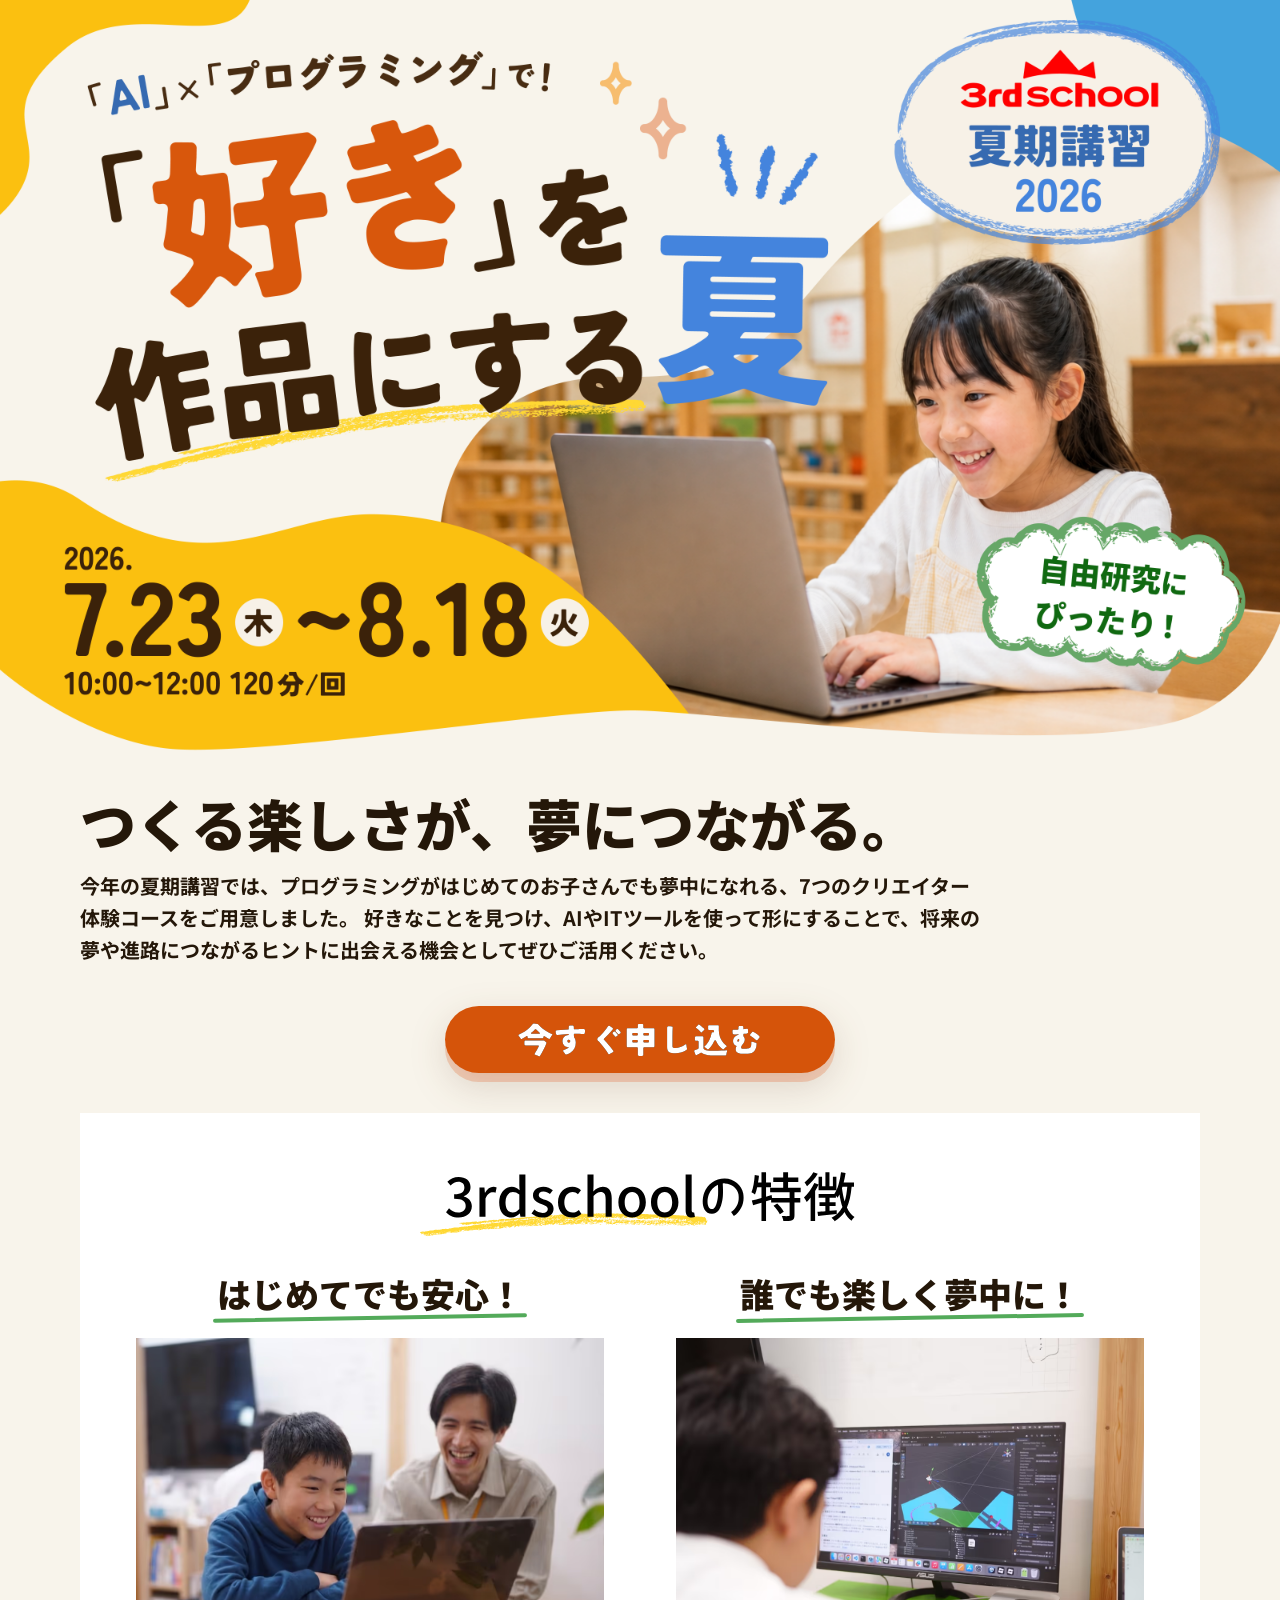
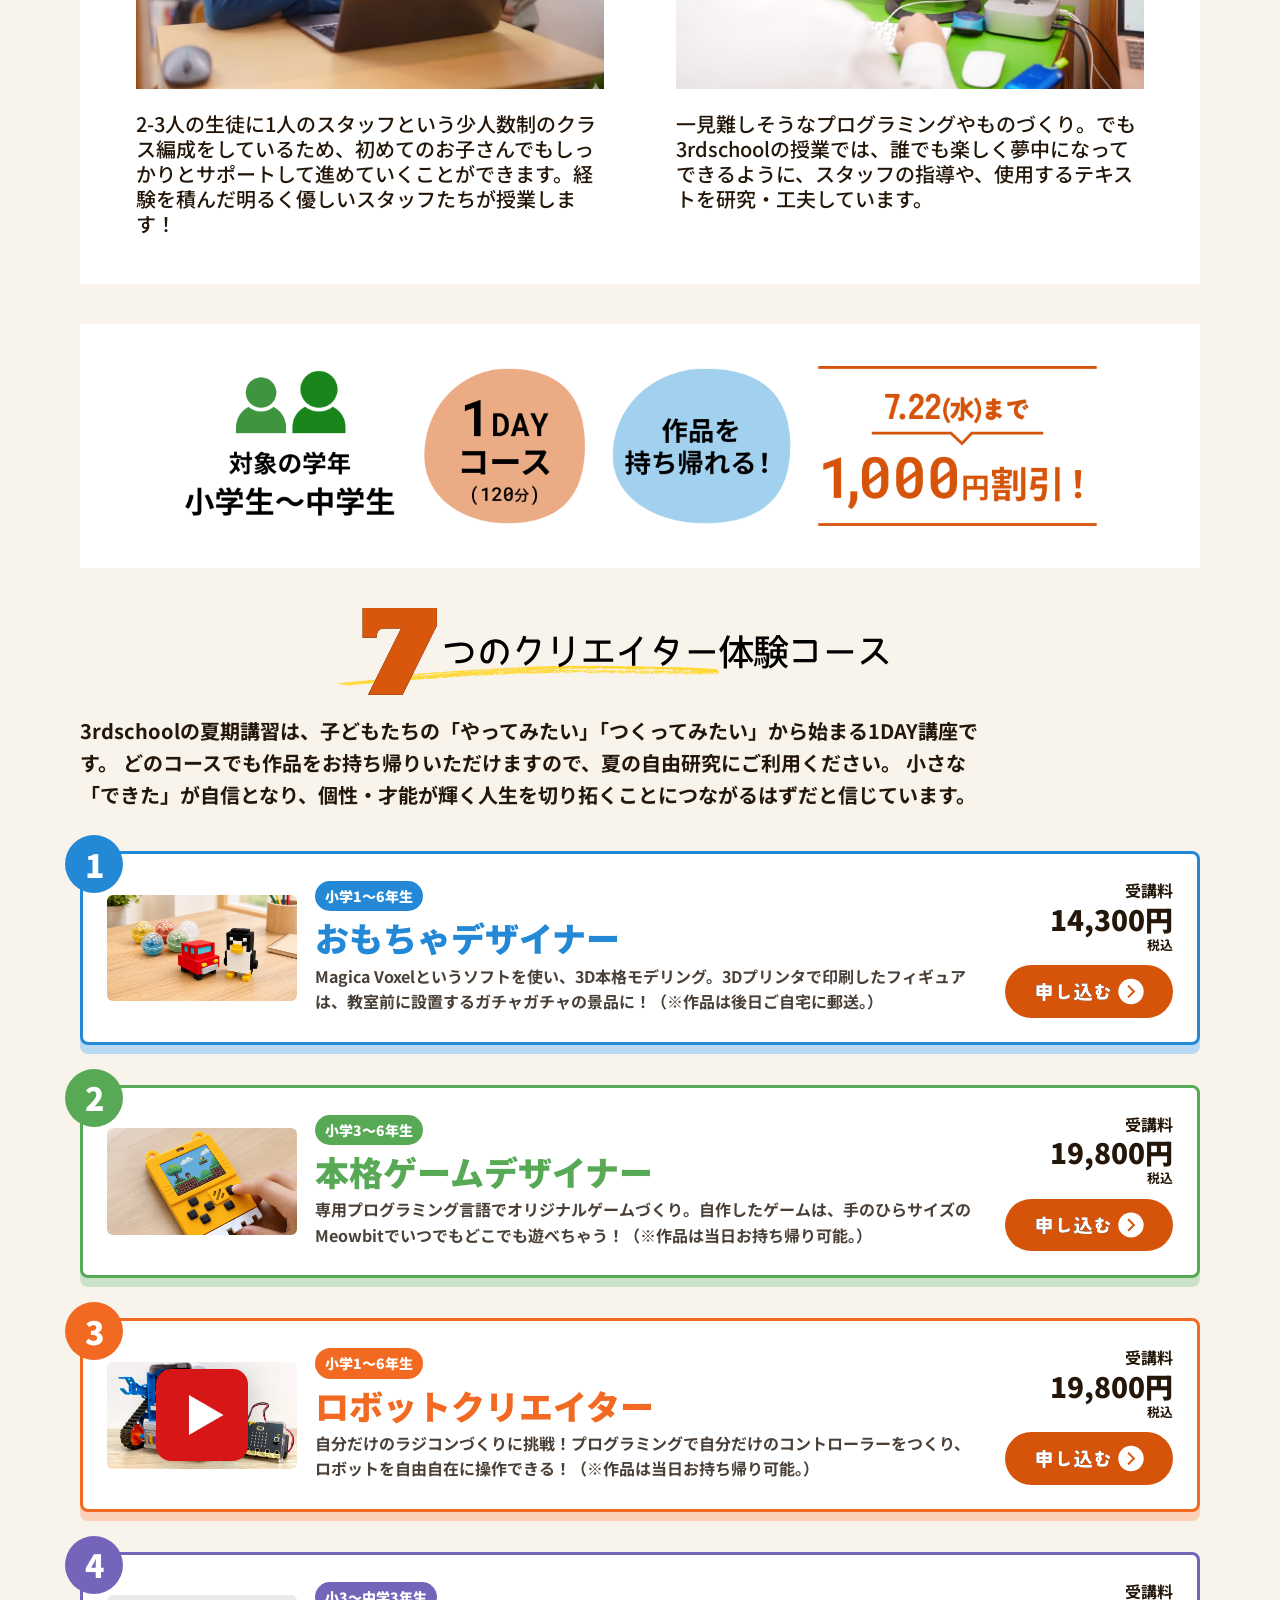
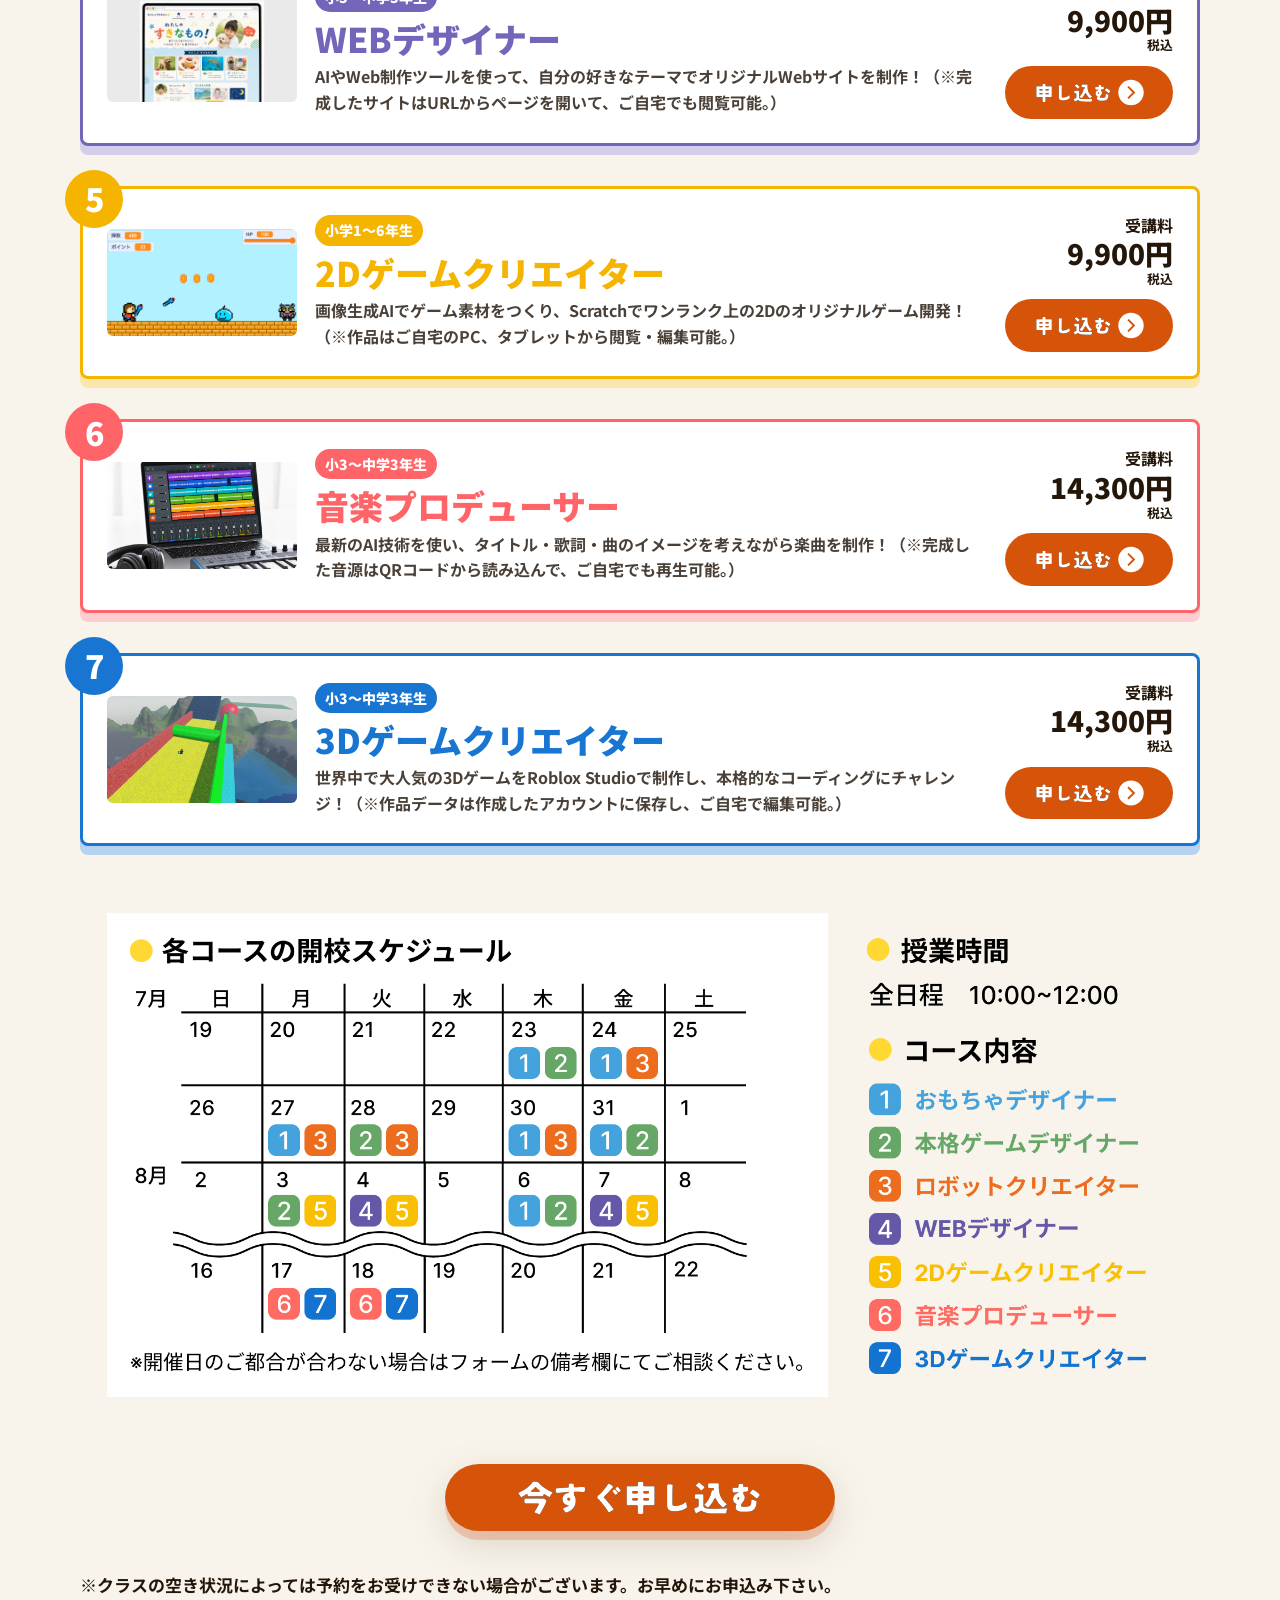
==== commit 5d4c63e8: "feat: 夏期講習LPに動画再生ボタンを追加" ====
--- a/summer2026/index.html
+++ b/summer2026/index.html
@@ -1,5 +1,5 @@
 <!DOCTYPE html><html lang="ja" prefix="og: https://ogp.me/ns#"> <head><meta charset="UTF-8"><meta name="viewport" content="width=device-width, initial-scale=1.0"><meta name="description" content="3rdschoolの2026年夏期講習。AIとプログラミングで「好き」を作品にする、7つのクリエイター体験コースをご案内します。"><link rel="canonical" href="https://peio-day.github.io/summer2026/"><link rel="icon" type="image/svg+xml" href="/favicon.svg"><link rel="preconnect" href="https://fonts.googleapis.com"><link rel="preconnect" href="https://fonts.gstatic.com" crossorigin><link href="https://fonts.googleapis.com/css2?family=Noto+Sans+JP:wght@400;500;700&family=Monomaniac+One&family=Yomogi&display=swap" rel="stylesheet"><meta name="generator" content="Astro v6.2.1"><meta property="og:type" content="website"><meta property="og:site_name" content="3rdschool"><meta property="og:url" content="https://peio-day.github.io/summer2026/"><meta property="og:title" content="夏期講習2026 | 3rdschool"><meta property="og:description" content="3rdschoolの2026年夏期講習。AIとプログラミングで「好き」を作品にする、7つのクリエイター体験コースをご案内します。"><meta property="og:image" content="https://peio-day.github.io/images/summer2026/key-visual-pc.png"><meta property="og:locale" content="ja_JP"><meta name="twitter:card" content="summary_large_image"><meta name="twitter:title" content="夏期講習2026 | 3rdschool"><meta name="twitter:description" content="3rdschoolの2026年夏期講習。AIとプログラミングで「好き」を作品にする、7つのクリエイター体験コースをご案内します。"><meta name="twitter:image" content="https://peio-day.github.io/images/summer2026/key-visual-pc.png"><script type="application/ld+json">{"@context":"https://schema.org","@graph":[{"@type":"WebSite","@id":"https://peio-day.github.io/#website","name":"3rdschool","url":"https://peio-day.github.io/","inLanguage":"ja","publisher":{"@id":"https://peio-day.github.io/#school"}},{"@type":"EducationalOrganization","@id":"https://peio-day.github.io/#school","name":"3rdschool","alternateName":"サードスクール","description":"3rdschool（サードスクール）は、小中高生向けのロボット教室・プログラミング教室です。一人ひとりに合わせた個別最適化カリキュラムで、プログラミングやものづくりを通して自分らしさを育みます。","url":"https://peio-day.github.io/","logo":"https://peio-day.github.io/images/logo.svg","image":"https://peio-day.github.io/images/summer2026/key-visual-pc.png","telephone":"0422-27-6718","address":{"@type":"PostalAddress","postalCode":"180-0004","addressRegion":"東京都","addressLocality":"武蔵野市","streetAddress":"吉祥寺本町2-17-2 マリオンワンビルB1","addressCountry":"JP"},"areaServed":["武蔵野市","吉祥寺","東京都"]},{"@type":"WebPage","@id":"https://peio-day.github.io/summer2026/#webpage","url":"https://peio-day.github.io/summer2026/","name":"夏期講習2026 | 3rdschool","description":"3rdschoolの2026年夏期講習。AIとプログラミングで「好き」を作品にする、7つのクリエイター体験コースをご案内します。","isPartOf":{"@id":"https://peio-day.github.io/#website"},"about":{"@id":"https://peio-day.github.io/#school"},"inLanguage":"ja"}]}</script><title>夏期講習2026 | 3rdschool</title><link rel="stylesheet" href="/_astro/Layout.C4W0TdQ2.css">
-<link rel="stylesheet" href="/_astro/summer2026@_@astro.CKhCSXDE.css"></head> <body class="bg-white">  <main class="summer-lp" data-astro-cid-hf2qwijf> <section class="hero" aria-label="3rdschool 夏期講習2026 キービジュアル" data-astro-cid-hf2qwijf> <picture data-astro-cid-hf2qwijf> <source media="(min-width: 640px)" srcset="/images/summer2026/key-visual-pc.png" data-astro-cid-hf2qwijf> <img class="hero-image" src="/images/summer2026/key-visual-sp.png" alt="3rdschool 夏期講習2026。AIとプログラミングで好きを作品にする夏。2026年7月23日から8月18日、10時から12時、120分。自由研究にぴったり。" data-astro-cid-hf2qwijf> </picture> </section> <section class="school-message" aria-labelledby="school-message-title" data-astro-cid-hf2qwijf> <div class="school-message-inner" data-astro-cid-hf2qwijf> <h2 id="school-message-title" data-astro-cid-hf2qwijf>つくる楽しさが、夢につながる。</h2> <p class="school-message-text" data-astro-cid-hf2qwijf>
+<link rel="stylesheet" href="/_astro/summer2026@_@astro.CFSoHE9H.css"></head> <body class="bg-white">  <main class="summer-lp" data-astro-cid-hf2qwijf> <section class="hero" aria-label="3rdschool 夏期講習2026 キービジュアル" data-astro-cid-hf2qwijf> <picture data-astro-cid-hf2qwijf> <source media="(min-width: 640px)" srcset="/images/summer2026/key-visual-pc.png" data-astro-cid-hf2qwijf> <img class="hero-image" src="/images/summer2026/key-visual-sp.png" alt="3rdschool 夏期講習2026。AIとプログラミングで好きを作品にする夏。2026年7月23日から8月18日、10時から12時、120分。自由研究にぴったり。" data-astro-cid-hf2qwijf> </picture> </section> <section class="school-message" aria-labelledby="school-message-title" data-astro-cid-hf2qwijf> <div class="school-message-inner" data-astro-cid-hf2qwijf> <h2 id="school-message-title" data-astro-cid-hf2qwijf>つくる楽しさが、夢につながる。</h2> <p class="school-message-text" data-astro-cid-hf2qwijf>
 今年の夏期講習では、プログラミングがはじめてのお子さんでも夢中になれる、7つのクリエイター体験コースをご用意しました。
           好きなことを見つけ、AIやITツールを使って形にすることで、将来の夢や進路につながるヒントに出会える機会としてぜひご活用ください。
 </p> </div> </section> <section class="apply-visual" aria-label="夏期講習のお申込み" data-astro-cid-hf2qwijf> <a href="https://docs.google.com/forms/d/e/1FAIpQLSduN8MooOyiQz0dYgE5mBv_ekLYyKH8mfT1qX-mjgwdYYF5_A/viewform?usp=header" target="_blank" rel="noopener noreferrer" data-astro-cid-hf2qwijf> <img src="/images/summer2026/apply-button.svg" alt="今すぐ申し込む" data-astro-cid-hf2qwijf> </a> </section> <section class="features" aria-labelledby="features-title" data-astro-cid-hf2qwijf> <div class="section-heading" data-astro-cid-hf2qwijf> <h2 id="features-title" class="feature-title" data-astro-cid-hf2qwijf> <img src="/images/summer2026/feature-title.svg" alt="3rdschoolの特徴" loading="eager" data-astro-cid-hf2qwijf> </h2> </div> <div class="feature-list" data-astro-cid-hf2qwijf> <article class="feature-item" data-astro-cid-hf2qwijf> <h3 data-astro-cid-hf2qwijf>はじめてでも安心！</h3> <picture data-optimized-picture><source type="image/avif" srcset="/images/summer2026/_optimized/feature-support-320.avif 320w, /images/summer2026/_optimized/feature-support-480.avif 480w, /images/summer2026/_optimized/feature-support-768.avif 768w, /images/summer2026/_optimized/feature-support-1024.avif 1024w, /images/summer2026/_optimized/feature-support-1111.avif 1111w" sizes="100vw"><source type="image/webp" srcset="/images/summer2026/_optimized/feature-support-320.webp 320w, /images/summer2026/_optimized/feature-support-480.webp 480w, /images/summer2026/_optimized/feature-support-768.webp 768w, /images/summer2026/_optimized/feature-support-1024.webp 1024w, /images/summer2026/_optimized/feature-support-1111.webp 1111w" sizes="100vw"><img src="/images/summer2026/_optimized/feature-support-1111.jpg" alt="スタッフが子どもに寄り添って制作をサポートしている様子" loading="lazy" data-astro-cid-hf2qwijf srcset="/images/summer2026/_optimized/feature-support-320.jpg 320w, /images/summer2026/_optimized/feature-support-480.jpg 480w, /images/summer2026/_optimized/feature-support-768.jpg 768w, /images/summer2026/_optimized/feature-support-1024.jpg 1024w, /images/summer2026/_optimized/feature-support-1111.jpg 1111w" sizes="100vw" width="1111" height="776" decoding="async"></picture> <p data-astro-cid-hf2qwijf>
@@ -10,4 +10,4 @@
 3rdschoolの夏期講習は、子どもたちの「やってみたい」「つくってみたい」から始まる1DAY講座です。
         どのコースでも作品をお持ち帰りいただけますので、夏の自由研究にご利用ください。
         小さな「できた」が自信となり、個性・才能が輝く人生を切り拓くことにつながるはずだと信じています。
-</p> </section> <section class="courses" aria-label="コース一覧" data-astro-cid-hf2qwijf> <article class="course-card" style="--course-color: #2389d7" data-astro-cid-hf2qwijf> <div class="course-number" data-astro-cid-hf2qwijf>1</div> <picture data-optimized-picture><source type="image/avif" srcset="/images/summer2026/_optimized/course-toy-320.avif 320w, /images/summer2026/_optimized/course-toy-480.avif 480w, /images/summer2026/_optimized/course-toy-768.avif 768w, /images/summer2026/_optimized/course-toy-1024.avif 1024w, /images/summer2026/_optimized/course-toy-1440.avif 1440w, /images/summer2026/_optimized/course-toy-1672.avif 1672w" sizes="100vw"><source type="image/webp" srcset="/images/summer2026/_optimized/course-toy-320.webp 320w, /images/summer2026/_optimized/course-toy-480.webp 480w, /images/summer2026/_optimized/course-toy-768.webp 768w, /images/summer2026/_optimized/course-toy-1024.webp 1024w, /images/summer2026/_optimized/course-toy-1440.webp 1440w, /images/summer2026/_optimized/course-toy-1672.webp 1672w" sizes="100vw"><img class="course-image" src="/images/summer2026/_optimized/course-toy-1672.jpg" alt="" loading="lazy" data-astro-cid-hf2qwijf srcset="/images/summer2026/_optimized/course-toy-320.jpg 320w, /images/summer2026/_optimized/course-toy-480.jpg 480w, /images/summer2026/_optimized/course-toy-768.jpg 768w, /images/summer2026/_optimized/course-toy-1024.jpg 1024w, /images/summer2026/_optimized/course-toy-1440.jpg 1440w, /images/summer2026/_optimized/course-toy-1672.jpg 1672w" sizes="100vw" width="1672" height="941" decoding="async"></picture> <div class="course-body" data-astro-cid-hf2qwijf> <span class="target" data-astro-cid-hf2qwijf>小学1〜6年生</span> <h3 data-astro-cid-hf2qwijf>おもちゃデザイナー</h3> <p data-astro-cid-hf2qwijf>Magica Voxelというソフトを使い、3D本格モデリング。3Dプリンタで印刷したフィギュアは、教室前に設置するガチャガチャの景品に！（※作品は後日ご自宅に郵送。）</p> </div> <div class="course-footer" data-astro-cid-hf2qwijf> <div class="course-price" data-astro-cid-hf2qwijf> <span data-astro-cid-hf2qwijf>受講料</span> <strong data-astro-cid-hf2qwijf>14,300円</strong> <small data-astro-cid-hf2qwijf>税込</small> </div> <a class="course-apply" href="https://docs.google.com/forms/d/e/1FAIpQLSduN8MooOyiQz0dYgE5mBv_ekLYyKH8mfT1qX-mjgwdYYF5_A/viewform?usp=header" target="_blank" rel="noopener noreferrer" data-astro-cid-hf2qwijf> <img src="/images/summer2026/apply-button-small.svg" alt="おもちゃデザイナーに申し込む" loading="lazy" data-astro-cid-hf2qwijf> </a> </div> </article><article class="course-card" style="--course-color: #58a955" data-astro-cid-hf2qwijf> <div class="course-number" data-astro-cid-hf2qwijf>2</div> <picture data-optimized-picture><source type="image/avif" srcset="/images/summer2026/_optimized/course-game-320.avif 320w, /images/summer2026/_optimized/course-game-480.avif 480w, /images/summer2026/_optimized/course-game-768.avif 768w, /images/summer2026/_optimized/course-game-1024.avif 1024w, /images/summer2026/_optimized/course-game-1402.avif 1402w" sizes="100vw"><source type="image/webp" srcset="/images/summer2026/_optimized/course-game-320.webp 320w, /images/summer2026/_optimized/course-game-480.webp 480w, /images/summer2026/_optimized/course-game-768.webp 768w, /images/summer2026/_optimized/course-game-1024.webp 1024w, /images/summer2026/_optimized/course-game-1402.webp 1402w" sizes="100vw"><img class="course-image" src="/images/summer2026/_optimized/course-game-1402.jpg" alt="" loading="lazy" data-astro-cid-hf2qwijf srcset="/images/summer2026/_optimized/course-game-320.jpg 320w, /images/summer2026/_optimized/course-game-480.jpg 480w, /images/summer2026/_optimized/course-game-768.jpg 768w, /images/summer2026/_optimized/course-game-1024.jpg 1024w, /images/summer2026/_optimized/course-game-1402.jpg 1402w" sizes="100vw" width="1402" height="1122" decoding="async"></picture> <div class="course-body" data-astro-cid-hf2qwijf> <span class="target" data-astro-cid-hf2qwijf>小学3〜6年生</span> <h3 data-astro-cid-hf2qwijf>本格ゲームデザイナー</h3> <p data-astro-cid-hf2qwijf>専用プログラミング言語でオリジナルゲームづくり。自作したゲームは、手のひらサイズのMeowbitでいつでもどこでも遊べちゃう！（※作品は当日お持ち帰り可能。）</p> </div> <div class="course-footer" data-astro-cid-hf2qwijf> <div class="course-price" data-astro-cid-hf2qwijf> <span data-astro-cid-hf2qwijf>受講料</span> <strong data-astro-cid-hf2qwijf>19,800円</strong> <small data-astro-cid-hf2qwijf>税込</small> </div> <a class="course-apply" href="https://docs.google.com/forms/d/e/1FAIpQLSduN8MooOyiQz0dYgE5mBv_ekLYyKH8mfT1qX-mjgwdYYF5_A/viewform?usp=header" target="_blank" rel="noopener noreferrer" data-astro-cid-hf2qwijf> <img src="/images/summer2026/apply-button-small.svg" alt="本格ゲームデザイナーに申し込む" loading="lazy" data-astro-cid-hf2qwijf> </a> </div> </article><article class="course-card" style="--course-color: #f26922" data-astro-cid-hf2qwijf> <div class="course-number" data-astro-cid-hf2qwijf>3</div> <picture data-optimized-picture><source type="image/avif" srcset="/images/summer2026/_optimized/course-robot-320.avif 320w, /images/summer2026/_optimized/course-robot-480.avif 480w, /images/summer2026/_optimized/course-robot-768.avif 768w, /images/summer2026/_optimized/course-robot-1024.avif 1024w, /images/summer2026/_optimized/course-robot-1440.avif 1440w, /images/summer2026/_optimized/course-robot-1504.avif 1504w" sizes="100vw"><source type="image/webp" srcset="/images/summer2026/_optimized/course-robot-320.webp 320w, /images/summer2026/_optimized/course-robot-480.webp 480w, /images/summer2026/_optimized/course-robot-768.webp 768w, /images/summer2026/_optimized/course-robot-1024.webp 1024w, /images/summer2026/_optimized/course-robot-1440.webp 1440w, /images/summer2026/_optimized/course-robot-1504.webp 1504w" sizes="100vw"><img class="course-image" src="/images/summer2026/_optimized/course-robot-1504.jpg" alt="" loading="lazy" data-astro-cid-hf2qwijf srcset="/images/summer2026/_optimized/course-robot-320.jpg 320w, /images/summer2026/_optimized/course-robot-480.jpg 480w, /images/summer2026/_optimized/course-robot-768.jpg 768w, /images/summer2026/_optimized/course-robot-1024.jpg 1024w, /images/summer2026/_optimized/course-robot-1440.jpg 1440w, /images/summer2026/_optimized/course-robot-1504.jpg 1504w" sizes="100vw" width="1504" height="1310" decoding="async"></picture> <div class="course-body" data-astro-cid-hf2qwijf> <span class="target" data-astro-cid-hf2qwijf>小学1〜6年生</span> <h3 data-astro-cid-hf2qwijf>ロボットクリエイター</h3> <p data-astro-cid-hf2qwijf>自分だけのラジコンづくりに挑戦！プログラミングで自分だけのコントローラーをつくり、ロボットを自由自在に操作できる！（※作品は当日お持ち帰り可能。）</p> </div> <div class="course-footer" data-astro-cid-hf2qwijf> <div class="course-price" data-astro-cid-hf2qwijf> <span data-astro-cid-hf2qwijf>受講料</span> <strong data-astro-cid-hf2qwijf>19,800円</strong> <small data-astro-cid-hf2qwijf>税込</small> </div> <a class="course-apply" href="https://docs.google.com/forms/d/e/1FAIpQLSduN8MooOyiQz0dYgE5mBv_ekLYyKH8mfT1qX-mjgwdYYF5_A/viewform?usp=header" target="_blank" rel="noopener noreferrer" data-astro-cid-hf2qwijf> <img src="/images/summer2026/apply-button-small.svg" alt="ロボットクリエイターに申し込む" loading="lazy" data-astro-cid-hf2qwijf> </a> </div> </article><article class="course-card" style="--course-color: #7565ba" data-astro-cid-hf2qwijf> <div class="course-number" data-astro-cid-hf2qwijf>4</div> <picture data-optimized-picture><source type="image/avif" srcset="/images/summer2026/_optimized/course-web-320.avif 320w, /images/summer2026/_optimized/course-web-432.avif 432w" sizes="432px"><source type="image/webp" srcset="/images/summer2026/_optimized/course-web-320.webp 320w, /images/summer2026/_optimized/course-web-432.webp 432w" sizes="432px"><img class="course-image" src="/images/summer2026/_optimized/course-web-432.jpg" alt="" loading="lazy" data-astro-cid-hf2qwijf srcset="/images/summer2026/_optimized/course-web-320.jpg 320w, /images/summer2026/_optimized/course-web-432.jpg 432w" sizes="432px" width="432" height="240" decoding="async"></picture> <div class="course-body" data-astro-cid-hf2qwijf> <span class="target" data-astro-cid-hf2qwijf>小3〜中学3年生</span> <h3 data-astro-cid-hf2qwijf>WEBデザイナー</h3> <p data-astro-cid-hf2qwijf>AIやWeb制作ツールを使って、自分の好きなテーマでオリジナルWebサイトを制作！（※完成したサイトはURLからページを開いて、ご自宅でも閲覧可能。）</p> </div> <div class="course-footer" data-astro-cid-hf2qwijf> <div class="course-price" data-astro-cid-hf2qwijf> <span data-astro-cid-hf2qwijf>受講料</span> <strong data-astro-cid-hf2qwijf>9,900円</strong> <small data-astro-cid-hf2qwijf>税込</small> </div> <a class="course-apply" href="https://docs.google.com/forms/d/e/1FAIpQLSduN8MooOyiQz0dYgE5mBv_ekLYyKH8mfT1qX-mjgwdYYF5_A/viewform?usp=header" target="_blank" rel="noopener noreferrer" data-astro-cid-hf2qwijf> <img src="/images/summer2026/apply-button-small.svg" alt="WEBデザイナーに申し込む" loading="lazy" data-astro-cid-hf2qwijf> </a> </div> </article><article class="course-card" style="--course-color: #f4b400" data-astro-cid-hf2qwijf> <div class="course-number" data-astro-cid-hf2qwijf>5</div> <img class="course-image" src="/images/summer2026/course-2d.png" alt="" loading="lazy" data-astro-cid-hf2qwijf> <div class="course-body" data-astro-cid-hf2qwijf> <span class="target" data-astro-cid-hf2qwijf>小学1〜6年生</span> <h3 data-astro-cid-hf2qwijf>2Dゲームクリエイター</h3> <p data-astro-cid-hf2qwijf>画像生成AIでゲーム素材をつくり、Scratchでワンランク上の2Dのオリジナルゲーム開発！（※作品はご自宅のPC、タブレットから閲覧・編集可能。）</p> </div> <div class="course-footer" data-astro-cid-hf2qwijf> <div class="course-price" data-astro-cid-hf2qwijf> <span data-astro-cid-hf2qwijf>受講料</span> <strong data-astro-cid-hf2qwijf>9,900円</strong> <small data-astro-cid-hf2qwijf>税込</small> </div> <a class="course-apply" href="https://docs.google.com/forms/d/e/1FAIpQLSduN8MooOyiQz0dYgE5mBv_ekLYyKH8mfT1qX-mjgwdYYF5_A/viewform?usp=header" target="_blank" rel="noopener noreferrer" data-astro-cid-hf2qwijf> <img src="/images/summer2026/apply-button-small.svg" alt="2Dゲームクリエイターに申し込む" loading="lazy" data-astro-cid-hf2qwijf> </a> </div> </article><article class="course-card" style="--course-color: #ff6469" data-astro-cid-hf2qwijf> <div class="course-number" data-astro-cid-hf2qwijf>6</div> <picture data-optimized-picture><source type="image/avif" srcset="/images/summer2026/_optimized/course-music-320.avif 320w, /images/summer2026/_optimized/course-music-480.avif 480w, /images/summer2026/_optimized/course-music-768.avif 768w, /images/summer2026/_optimized/course-music-1024.avif 1024w, /images/summer2026/_optimized/course-music-1440.avif 1440w, /images/summer2026/_optimized/course-music-1448.avif 1448w" sizes="100vw"><source type="image/webp" srcset="/images/summer2026/_optimized/course-music-320.webp 320w, /images/summer2026/_optimized/course-music-480.webp 480w, /images/summer2026/_optimized/course-music-768.webp 768w, /images/summer2026/_optimized/course-music-1024.webp 1024w, /images/summer2026/_optimized/course-music-1440.webp 1440w, /images/summer2026/_optimized/course-music-1448.webp 1448w" sizes="100vw"><img class="course-image" src="/images/summer2026/_optimized/course-music-1448.jpg" alt="" loading="lazy" data-astro-cid-hf2qwijf srcset="/images/summer2026/_optimized/course-music-320.jpg 320w, /images/summer2026/_optimized/course-music-480.jpg 480w, /images/summer2026/_optimized/course-music-768.jpg 768w, /images/summer2026/_optimized/course-music-1024.jpg 1024w, /images/summer2026/_optimized/course-music-1440.jpg 1440w, /images/summer2026/_optimized/course-music-1448.jpg 1448w" sizes="100vw" width="1448" height="1086" decoding="async"></picture> <div class="course-body" data-astro-cid-hf2qwijf> <span class="target" data-astro-cid-hf2qwijf>小3〜中学3年生</span> <h3 data-astro-cid-hf2qwijf>音楽プロデューサー</h3> <p data-astro-cid-hf2qwijf>最新のAI技術を使い、タイトル・歌詞・曲のイメージを考えながら楽曲を制作！（※完成した音源はQRコードから読み込んで、ご自宅でも再生可能。）</p> </div> <div class="course-footer" data-astro-cid-hf2qwijf> <div class="course-price" data-astro-cid-hf2qwijf> <span data-astro-cid-hf2qwijf>受講料</span> <strong data-astro-cid-hf2qwijf>14,300円</strong> <small data-astro-cid-hf2qwijf>税込</small> </div> <a class="course-apply" href="https://docs.google.com/forms/d/e/1FAIpQLSduN8MooOyiQz0dYgE5mBv_ekLYyKH8mfT1qX-mjgwdYYF5_A/viewform?usp=header" target="_blank" rel="noopener noreferrer" data-astro-cid-hf2qwijf> <img src="/images/summer2026/apply-button-small.svg" alt="音楽プロデューサーに申し込む" loading="lazy" data-astro-cid-hf2qwijf> </a> </div> </article><article class="course-card" style="--course-color: #1875d1" data-astro-cid-hf2qwijf> <div class="course-number" data-astro-cid-hf2qwijf>7</div> <picture data-optimized-picture><source type="image/avif" srcset="/images/summer2026/_optimized/course-3d-320.avif 320w, /images/summer2026/_optimized/course-3d-480.avif 480w, /images/summer2026/_optimized/course-3d-768.avif 768w, /images/summer2026/_optimized/course-3d-1024.avif 1024w, /images/summer2026/_optimized/course-3d-1440.avif 1440w, /images/summer2026/_optimized/course-3d-1882.avif 1882w" sizes="100vw"><source type="image/webp" srcset="/images/summer2026/_optimized/course-3d-320.webp 320w, /images/summer2026/_optimized/course-3d-480.webp 480w, /images/summer2026/_optimized/course-3d-768.webp 768w, /images/summer2026/_optimized/course-3d-1024.webp 1024w, /images/summer2026/_optimized/course-3d-1440.webp 1440w, /images/summer2026/_optimized/course-3d-1882.webp 1882w" sizes="100vw"><img class="course-image" src="/images/summer2026/_optimized/course-3d-1882.jpg" alt="" loading="lazy" data-astro-cid-hf2qwijf srcset="/images/summer2026/_optimized/course-3d-320.jpg 320w, /images/summer2026/_optimized/course-3d-480.jpg 480w, /images/summer2026/_optimized/course-3d-768.jpg 768w, /images/summer2026/_optimized/course-3d-1024.jpg 1024w, /images/summer2026/_optimized/course-3d-1440.jpg 1440w, /images/summer2026/_optimized/course-3d-1882.jpg 1882w" sizes="100vw" width="1882" height="1302" decoding="async"></picture> <div class="course-body" data-astro-cid-hf2qwijf> <span class="target" data-astro-cid-hf2qwijf>小3〜中学3年生</span> <h3 data-astro-cid-hf2qwijf>3Dゲームクリエイター</h3> <p data-astro-cid-hf2qwijf>世界中で大人気の3DゲームをRoblox Studioで制作し、本格的なコーディングにチャレンジ！（※作品データは作成したアカウントに保存し、ご自宅で編集可能。）</p> </div> <div class="course-footer" data-astro-cid-hf2qwijf> <div class="course-price" data-astro-cid-hf2qwijf> <span data-astro-cid-hf2qwijf>受講料</span> <strong data-astro-cid-hf2qwijf>14,300円</strong> <small data-astro-cid-hf2qwijf>税込</small> </div> <a class="course-apply" href="https://docs.google.com/forms/d/e/1FAIpQLSduN8MooOyiQz0dYgE5mBv_ekLYyKH8mfT1qX-mjgwdYYF5_A/viewform?usp=header" target="_blank" rel="noopener noreferrer" data-astro-cid-hf2qwijf> <img src="/images/summer2026/apply-button-small.svg" alt="3Dゲームクリエイターに申し込む" loading="lazy" data-astro-cid-hf2qwijf> </a> </div> </article> </section> <section class="info-grid" aria-label="開催情報" data-astro-cid-hf2qwijf> <article class="info-card schedule-card" data-astro-cid-hf2qwijf> <picture data-astro-cid-hf2qwijf> <source media="(min-width: 768px)" srcset="/images/summer2026/schedule-form-pc.png" data-astro-cid-hf2qwijf> <img src="/images/summer2026/schedule-form-sp.jpg" alt="2026年7月から8月の各コース開校スケジュール、授業時間、コース内容" loading="lazy" data-astro-cid-hf2qwijf> </picture> </article> </section> <section class="apply-visual apply-visual-bottom" aria-label="夏期講習のお申込み" data-astro-cid-hf2qwijf> <a href="https://docs.google.com/forms/d/e/1FAIpQLSduN8MooOyiQz0dYgE5mBv_ekLYyKH8mfT1qX-mjgwdYYF5_A/viewform?usp=header" target="_blank" rel="noopener noreferrer" data-astro-cid-hf2qwijf> <img src="/images/summer2026/apply-button.svg" alt="今すぐ申し込む" data-astro-cid-hf2qwijf> </a> </section> <section class="closing-note" aria-label="お申込みに関する注意事項" data-astro-cid-hf2qwijf> <p data-astro-cid-hf2qwijf>※クラスの空き状況によっては予約をお受けできない場合がございます。お早めにお申込み下さい。</p> </section> </main>  </body></html>  <script type="module">const n=()=>{const e=Math.ceil(document.documentElement.scrollHeight);window.parent?.postMessage({type:"thirdschool-summer2026-height",height:e},"*")},t=()=>{window.requestAnimationFrame(()=>{n(),window.setTimeout(n,250),window.setTimeout(n,1e3)})};window.addEventListener("load",t);window.addEventListener("resize",t);if("ResizeObserver"in window){const e=new ResizeObserver(t);e.observe(document.body),e.observe(document.documentElement)}t();</script>+</p> </section> <section class="courses" aria-label="コース一覧" data-astro-cid-hf2qwijf> <article class="course-card" style="--course-color: #2389d7" data-astro-cid-hf2qwijf> <div class="course-number" data-astro-cid-hf2qwijf>1</div> <div class="course-media" data-astro-cid-hf2qwijf> <picture data-optimized-picture><source type="image/avif" srcset="/images/summer2026/_optimized/course-toy-320.avif 320w, /images/summer2026/_optimized/course-toy-480.avif 480w, /images/summer2026/_optimized/course-toy-768.avif 768w, /images/summer2026/_optimized/course-toy-1024.avif 1024w, /images/summer2026/_optimized/course-toy-1440.avif 1440w, /images/summer2026/_optimized/course-toy-1672.avif 1672w" sizes="100vw"><source type="image/webp" srcset="/images/summer2026/_optimized/course-toy-320.webp 320w, /images/summer2026/_optimized/course-toy-480.webp 480w, /images/summer2026/_optimized/course-toy-768.webp 768w, /images/summer2026/_optimized/course-toy-1024.webp 1024w, /images/summer2026/_optimized/course-toy-1440.webp 1440w, /images/summer2026/_optimized/course-toy-1672.webp 1672w" sizes="100vw"><img class="course-image" src="/images/summer2026/_optimized/course-toy-1672.jpg" alt="" loading="lazy" data-astro-cid-hf2qwijf srcset="/images/summer2026/_optimized/course-toy-320.jpg 320w, /images/summer2026/_optimized/course-toy-480.jpg 480w, /images/summer2026/_optimized/course-toy-768.jpg 768w, /images/summer2026/_optimized/course-toy-1024.jpg 1024w, /images/summer2026/_optimized/course-toy-1440.jpg 1440w, /images/summer2026/_optimized/course-toy-1672.jpg 1672w" sizes="100vw" width="1672" height="941" decoding="async"></picture> </div> <div class="course-body" data-astro-cid-hf2qwijf> <span class="target" data-astro-cid-hf2qwijf>小学1〜6年生</span> <h3 data-astro-cid-hf2qwijf>おもちゃデザイナー</h3> <p data-astro-cid-hf2qwijf>Magica Voxelというソフトを使い、3D本格モデリング。3Dプリンタで印刷したフィギュアは、教室前に設置するガチャガチャの景品に！（※作品は後日ご自宅に郵送。）</p> </div> <div class="course-footer" data-astro-cid-hf2qwijf> <div class="course-price" data-astro-cid-hf2qwijf> <span data-astro-cid-hf2qwijf>受講料</span> <strong data-astro-cid-hf2qwijf>14,300円</strong> <small data-astro-cid-hf2qwijf>税込</small> </div> <a class="course-apply" href="https://docs.google.com/forms/d/e/1FAIpQLSduN8MooOyiQz0dYgE5mBv_ekLYyKH8mfT1qX-mjgwdYYF5_A/viewform?usp=header" target="_blank" rel="noopener noreferrer" data-astro-cid-hf2qwijf> <img src="/images/summer2026/apply-button-small.svg" alt="おもちゃデザイナーに申し込む" loading="lazy" data-astro-cid-hf2qwijf> </a> </div> </article><article class="course-card" style="--course-color: #58a955" data-astro-cid-hf2qwijf> <div class="course-number" data-astro-cid-hf2qwijf>2</div> <div class="course-media" data-astro-cid-hf2qwijf> <picture data-optimized-picture><source type="image/avif" srcset="/images/summer2026/_optimized/course-game-320.avif 320w, /images/summer2026/_optimized/course-game-480.avif 480w, /images/summer2026/_optimized/course-game-768.avif 768w, /images/summer2026/_optimized/course-game-1024.avif 1024w, /images/summer2026/_optimized/course-game-1402.avif 1402w" sizes="100vw"><source type="image/webp" srcset="/images/summer2026/_optimized/course-game-320.webp 320w, /images/summer2026/_optimized/course-game-480.webp 480w, /images/summer2026/_optimized/course-game-768.webp 768w, /images/summer2026/_optimized/course-game-1024.webp 1024w, /images/summer2026/_optimized/course-game-1402.webp 1402w" sizes="100vw"><img class="course-image" src="/images/summer2026/_optimized/course-game-1402.jpg" alt="" loading="lazy" data-astro-cid-hf2qwijf srcset="/images/summer2026/_optimized/course-game-320.jpg 320w, /images/summer2026/_optimized/course-game-480.jpg 480w, /images/summer2026/_optimized/course-game-768.jpg 768w, /images/summer2026/_optimized/course-game-1024.jpg 1024w, /images/summer2026/_optimized/course-game-1402.jpg 1402w" sizes="100vw" width="1402" height="1122" decoding="async"></picture> </div> <div class="course-body" data-astro-cid-hf2qwijf> <span class="target" data-astro-cid-hf2qwijf>小学3〜6年生</span> <h3 data-astro-cid-hf2qwijf>本格ゲームデザイナー</h3> <p data-astro-cid-hf2qwijf>専用プログラミング言語でオリジナルゲームづくり。自作したゲームは、手のひらサイズのMeowbitでいつでもどこでも遊べちゃう！（※作品は当日お持ち帰り可能。）</p> </div> <div class="course-footer" data-astro-cid-hf2qwijf> <div class="course-price" data-astro-cid-hf2qwijf> <span data-astro-cid-hf2qwijf>受講料</span> <strong data-astro-cid-hf2qwijf>19,800円</strong> <small data-astro-cid-hf2qwijf>税込</small> </div> <a class="course-apply" href="https://docs.google.com/forms/d/e/1FAIpQLSduN8MooOyiQz0dYgE5mBv_ekLYyKH8mfT1qX-mjgwdYYF5_A/viewform?usp=header" target="_blank" rel="noopener noreferrer" data-astro-cid-hf2qwijf> <img src="/images/summer2026/apply-button-small.svg" alt="本格ゲームデザイナーに申し込む" loading="lazy" data-astro-cid-hf2qwijf> </a> </div> </article><article class="course-card" style="--course-color: #f26922" data-astro-cid-hf2qwijf> <div class="course-number" data-astro-cid-hf2qwijf>3</div> <a class="course-media course-video-link" href="https://youtu.be/E_K2ymYAsv4" target="_blank" rel="noopener noreferrer" aria-label="ロボットクリエイターの動画を見る" data-astro-cid-hf2qwijf> <picture data-optimized-picture><source type="image/avif" srcset="/images/summer2026/_optimized/course-robot-320.avif 320w, /images/summer2026/_optimized/course-robot-480.avif 480w, /images/summer2026/_optimized/course-robot-768.avif 768w, /images/summer2026/_optimized/course-robot-1024.avif 1024w, /images/summer2026/_optimized/course-robot-1440.avif 1440w, /images/summer2026/_optimized/course-robot-1504.avif 1504w" sizes="100vw"><source type="image/webp" srcset="/images/summer2026/_optimized/course-robot-320.webp 320w, /images/summer2026/_optimized/course-robot-480.webp 480w, /images/summer2026/_optimized/course-robot-768.webp 768w, /images/summer2026/_optimized/course-robot-1024.webp 1024w, /images/summer2026/_optimized/course-robot-1440.webp 1440w, /images/summer2026/_optimized/course-robot-1504.webp 1504w" sizes="100vw"><img class="course-image" src="/images/summer2026/_optimized/course-robot-1504.jpg" alt="" loading="lazy" data-astro-cid-hf2qwijf srcset="/images/summer2026/_optimized/course-robot-320.jpg 320w, /images/summer2026/_optimized/course-robot-480.jpg 480w, /images/summer2026/_optimized/course-robot-768.jpg 768w, /images/summer2026/_optimized/course-robot-1024.jpg 1024w, /images/summer2026/_optimized/course-robot-1440.jpg 1440w, /images/summer2026/_optimized/course-robot-1504.jpg 1504w" sizes="100vw" width="1504" height="1310" decoding="async"></picture> <img class="course-play-button" src="/images/summer2026/play-button.svg" alt="" aria-hidden="true" loading="lazy" data-astro-cid-hf2qwijf> </a> <div class="course-body" data-astro-cid-hf2qwijf> <span class="target" data-astro-cid-hf2qwijf>小学1〜6年生</span> <h3 data-astro-cid-hf2qwijf>ロボットクリエイター</h3> <p data-astro-cid-hf2qwijf>自分だけのラジコンづくりに挑戦！プログラミングで自分だけのコントローラーをつくり、ロボットを自由自在に操作できる！（※作品は当日お持ち帰り可能。）</p> </div> <div class="course-footer" data-astro-cid-hf2qwijf> <div class="course-price" data-astro-cid-hf2qwijf> <span data-astro-cid-hf2qwijf>受講料</span> <strong data-astro-cid-hf2qwijf>19,800円</strong> <small data-astro-cid-hf2qwijf>税込</small> </div> <a class="course-apply" href="https://docs.google.com/forms/d/e/1FAIpQLSduN8MooOyiQz0dYgE5mBv_ekLYyKH8mfT1qX-mjgwdYYF5_A/viewform?usp=header" target="_blank" rel="noopener noreferrer" data-astro-cid-hf2qwijf> <img src="/images/summer2026/apply-button-small.svg" alt="ロボットクリエイターに申し込む" loading="lazy" data-astro-cid-hf2qwijf> </a> </div> </article><article class="course-card" style="--course-color: #7565ba" data-astro-cid-hf2qwijf> <div class="course-number" data-astro-cid-hf2qwijf>4</div> <div class="course-media" data-astro-cid-hf2qwijf> <picture data-optimized-picture><source type="image/avif" srcset="/images/summer2026/_optimized/course-web-320.avif 320w, /images/summer2026/_optimized/course-web-432.avif 432w" sizes="432px"><source type="image/webp" srcset="/images/summer2026/_optimized/course-web-320.webp 320w, /images/summer2026/_optimized/course-web-432.webp 432w" sizes="432px"><img class="course-image" src="/images/summer2026/_optimized/course-web-432.jpg" alt="" loading="lazy" data-astro-cid-hf2qwijf srcset="/images/summer2026/_optimized/course-web-320.jpg 320w, /images/summer2026/_optimized/course-web-432.jpg 432w" sizes="432px" width="432" height="240" decoding="async"></picture> </div> <div class="course-body" data-astro-cid-hf2qwijf> <span class="target" data-astro-cid-hf2qwijf>小3〜中学3年生</span> <h3 data-astro-cid-hf2qwijf>WEBデザイナー</h3> <p data-astro-cid-hf2qwijf>AIやWeb制作ツールを使って、自分の好きなテーマでオリジナルWebサイトを制作！（※完成したサイトはURLからページを開いて、ご自宅でも閲覧可能。）</p> </div> <div class="course-footer" data-astro-cid-hf2qwijf> <div class="course-price" data-astro-cid-hf2qwijf> <span data-astro-cid-hf2qwijf>受講料</span> <strong data-astro-cid-hf2qwijf>9,900円</strong> <small data-astro-cid-hf2qwijf>税込</small> </div> <a class="course-apply" href="https://docs.google.com/forms/d/e/1FAIpQLSduN8MooOyiQz0dYgE5mBv_ekLYyKH8mfT1qX-mjgwdYYF5_A/viewform?usp=header" target="_blank" rel="noopener noreferrer" data-astro-cid-hf2qwijf> <img src="/images/summer2026/apply-button-small.svg" alt="WEBデザイナーに申し込む" loading="lazy" data-astro-cid-hf2qwijf> </a> </div> </article><article class="course-card" style="--course-color: #f4b400" data-astro-cid-hf2qwijf> <div class="course-number" data-astro-cid-hf2qwijf>5</div> <div class="course-media" data-astro-cid-hf2qwijf> <img class="course-image" src="/images/summer2026/course-2d.png" alt="" loading="lazy" data-astro-cid-hf2qwijf> </div> <div class="course-body" data-astro-cid-hf2qwijf> <span class="target" data-astro-cid-hf2qwijf>小学1〜6年生</span> <h3 data-astro-cid-hf2qwijf>2Dゲームクリエイター</h3> <p data-astro-cid-hf2qwijf>画像生成AIでゲーム素材をつくり、Scratchでワンランク上の2Dのオリジナルゲーム開発！（※作品はご自宅のPC、タブレットから閲覧・編集可能。）</p> </div> <div class="course-footer" data-astro-cid-hf2qwijf> <div class="course-price" data-astro-cid-hf2qwijf> <span data-astro-cid-hf2qwijf>受講料</span> <strong data-astro-cid-hf2qwijf>9,900円</strong> <small data-astro-cid-hf2qwijf>税込</small> </div> <a class="course-apply" href="https://docs.google.com/forms/d/e/1FAIpQLSduN8MooOyiQz0dYgE5mBv_ekLYyKH8mfT1qX-mjgwdYYF5_A/viewform?usp=header" target="_blank" rel="noopener noreferrer" data-astro-cid-hf2qwijf> <img src="/images/summer2026/apply-button-small.svg" alt="2Dゲームクリエイターに申し込む" loading="lazy" data-astro-cid-hf2qwijf> </a> </div> </article><article class="course-card" style="--course-color: #ff6469" data-astro-cid-hf2qwijf> <div class="course-number" data-astro-cid-hf2qwijf>6</div> <div class="course-media" data-astro-cid-hf2qwijf> <picture data-optimized-picture><source type="image/avif" srcset="/images/summer2026/_optimized/course-music-320.avif 320w, /images/summer2026/_optimized/course-music-480.avif 480w, /images/summer2026/_optimized/course-music-768.avif 768w, /images/summer2026/_optimized/course-music-1024.avif 1024w, /images/summer2026/_optimized/course-music-1440.avif 1440w, /images/summer2026/_optimized/course-music-1448.avif 1448w" sizes="100vw"><source type="image/webp" srcset="/images/summer2026/_optimized/course-music-320.webp 320w, /images/summer2026/_optimized/course-music-480.webp 480w, /images/summer2026/_optimized/course-music-768.webp 768w, /images/summer2026/_optimized/course-music-1024.webp 1024w, /images/summer2026/_optimized/course-music-1440.webp 1440w, /images/summer2026/_optimized/course-music-1448.webp 1448w" sizes="100vw"><img class="course-image" src="/images/summer2026/_optimized/course-music-1448.jpg" alt="" loading="lazy" data-astro-cid-hf2qwijf srcset="/images/summer2026/_optimized/course-music-320.jpg 320w, /images/summer2026/_optimized/course-music-480.jpg 480w, /images/summer2026/_optimized/course-music-768.jpg 768w, /images/summer2026/_optimized/course-music-1024.jpg 1024w, /images/summer2026/_optimized/course-music-1440.jpg 1440w, /images/summer2026/_optimized/course-music-1448.jpg 1448w" sizes="100vw" width="1448" height="1086" decoding="async"></picture> </div> <div class="course-body" data-astro-cid-hf2qwijf> <span class="target" data-astro-cid-hf2qwijf>小3〜中学3年生</span> <h3 data-astro-cid-hf2qwijf>音楽プロデューサー</h3> <p data-astro-cid-hf2qwijf>最新のAI技術を使い、タイトル・歌詞・曲のイメージを考えながら楽曲を制作！（※完成した音源はQRコードから読み込んで、ご自宅でも再生可能。）</p> </div> <div class="course-footer" data-astro-cid-hf2qwijf> <div class="course-price" data-astro-cid-hf2qwijf> <span data-astro-cid-hf2qwijf>受講料</span> <strong data-astro-cid-hf2qwijf>14,300円</strong> <small data-astro-cid-hf2qwijf>税込</small> </div> <a class="course-apply" href="https://docs.google.com/forms/d/e/1FAIpQLSduN8MooOyiQz0dYgE5mBv_ekLYyKH8mfT1qX-mjgwdYYF5_A/viewform?usp=header" target="_blank" rel="noopener noreferrer" data-astro-cid-hf2qwijf> <img src="/images/summer2026/apply-button-small.svg" alt="音楽プロデューサーに申し込む" loading="lazy" data-astro-cid-hf2qwijf> </a> </div> </article><article class="course-card" style="--course-color: #1875d1" data-astro-cid-hf2qwijf> <div class="course-number" data-astro-cid-hf2qwijf>7</div> <div class="course-media" data-astro-cid-hf2qwijf> <picture data-optimized-picture><source type="image/avif" srcset="/images/summer2026/_optimized/course-3d-320.avif 320w, /images/summer2026/_optimized/course-3d-480.avif 480w, /images/summer2026/_optimized/course-3d-768.avif 768w, /images/summer2026/_optimized/course-3d-1024.avif 1024w, /images/summer2026/_optimized/course-3d-1440.avif 1440w, /images/summer2026/_optimized/course-3d-1882.avif 1882w" sizes="100vw"><source type="image/webp" srcset="/images/summer2026/_optimized/course-3d-320.webp 320w, /images/summer2026/_optimized/course-3d-480.webp 480w, /images/summer2026/_optimized/course-3d-768.webp 768w, /images/summer2026/_optimized/course-3d-1024.webp 1024w, /images/summer2026/_optimized/course-3d-1440.webp 1440w, /images/summer2026/_optimized/course-3d-1882.webp 1882w" sizes="100vw"><img class="course-image" src="/images/summer2026/_optimized/course-3d-1882.jpg" alt="" loading="lazy" data-astro-cid-hf2qwijf srcset="/images/summer2026/_optimized/course-3d-320.jpg 320w, /images/summer2026/_optimized/course-3d-480.jpg 480w, /images/summer2026/_optimized/course-3d-768.jpg 768w, /images/summer2026/_optimized/course-3d-1024.jpg 1024w, /images/summer2026/_optimized/course-3d-1440.jpg 1440w, /images/summer2026/_optimized/course-3d-1882.jpg 1882w" sizes="100vw" width="1882" height="1302" decoding="async"></picture> </div> <div class="course-body" data-astro-cid-hf2qwijf> <span class="target" data-astro-cid-hf2qwijf>小3〜中学3年生</span> <h3 data-astro-cid-hf2qwijf>3Dゲームクリエイター</h3> <p data-astro-cid-hf2qwijf>世界中で大人気の3DゲームをRoblox Studioで制作し、本格的なコーディングにチャレンジ！（※作品データは作成したアカウントに保存し、ご自宅で編集可能。）</p> </div> <div class="course-footer" data-astro-cid-hf2qwijf> <div class="course-price" data-astro-cid-hf2qwijf> <span data-astro-cid-hf2qwijf>受講料</span> <strong data-astro-cid-hf2qwijf>14,300円</strong> <small data-astro-cid-hf2qwijf>税込</small> </div> <a class="course-apply" href="https://docs.google.com/forms/d/e/1FAIpQLSduN8MooOyiQz0dYgE5mBv_ekLYyKH8mfT1qX-mjgwdYYF5_A/viewform?usp=header" target="_blank" rel="noopener noreferrer" data-astro-cid-hf2qwijf> <img src="/images/summer2026/apply-button-small.svg" alt="3Dゲームクリエイターに申し込む" loading="lazy" data-astro-cid-hf2qwijf> </a> </div> </article> </section> <section class="info-grid" aria-label="開催情報" data-astro-cid-hf2qwijf> <article class="info-card schedule-card" data-astro-cid-hf2qwijf> <picture data-astro-cid-hf2qwijf> <source media="(min-width: 768px)" srcset="/images/summer2026/schedule-form-pc.png" data-astro-cid-hf2qwijf> <img src="/images/summer2026/schedule-form-sp.jpg" alt="2026年7月から8月の各コース開校スケジュール、授業時間、コース内容" loading="lazy" data-astro-cid-hf2qwijf> </picture> </article> </section> <section class="apply-visual apply-visual-bottom" aria-label="夏期講習のお申込み" data-astro-cid-hf2qwijf> <a href="https://docs.google.com/forms/d/e/1FAIpQLSduN8MooOyiQz0dYgE5mBv_ekLYyKH8mfT1qX-mjgwdYYF5_A/viewform?usp=header" target="_blank" rel="noopener noreferrer" data-astro-cid-hf2qwijf> <img src="/images/summer2026/apply-button.svg" alt="今すぐ申し込む" data-astro-cid-hf2qwijf> </a> </section> <section class="closing-note" aria-label="お申込みに関する注意事項" data-astro-cid-hf2qwijf> <p data-astro-cid-hf2qwijf>※クラスの空き状況によっては予約をお受けできない場合がございます。お早めにお申込み下さい。</p> </section> </main>  </body></html>  <script type="module">const n=()=>{const e=Math.ceil(document.documentElement.scrollHeight);window.parent?.postMessage({type:"thirdschool-summer2026-height",height:e},"*")},t=()=>{window.requestAnimationFrame(()=>{n(),window.setTimeout(n,250),window.setTimeout(n,1e3)})};window.addEventListener("load",t);window.addEventListener("resize",t);if("ResizeObserver"in window){const e=new ResizeObserver(t);e.observe(document.body),e.observe(document.documentElement)}t();</script>
--- a/_astro/summer2026@_@astro.CFSoHE9H.css
+++ b/_astro/summer2026@_@astro.CFSoHE9H.css
@@ -0,0 +1 @@
+body,body.bg-white{background:#f8f4eb}.summer-lp[data-astro-cid-hf2qwijf]{--ink: #241709;--blue: #2389d7;--orange: #f26a21;--yellow: #ffc51d;--green: #53aa5a;--page-bg: #f8f4eb;color:var(--ink);background:var(--page-bg);font-family:Noto Sans JP,sans-serif}.hero[data-astro-cid-hf2qwijf]{overflow:hidden;width:100%;background:var(--page-bg)}.school-message[data-astro-cid-hf2qwijf],.apply-visual[data-astro-cid-hf2qwijf],.features[data-astro-cid-hf2qwijf],.highlights[data-astro-cid-hf2qwijf],.intro-section[data-astro-cid-hf2qwijf],.courses[data-astro-cid-hf2qwijf],.info-grid[data-astro-cid-hf2qwijf],.closing-note[data-astro-cid-hf2qwijf]{position:relative;z-index:1;width:min(1120px,calc(100% - 60px));margin-inline:auto}.summer-lp[data-astro-cid-hf2qwijf]>section[data-astro-cid-hf2qwijf]+section[data-astro-cid-hf2qwijf]{margin-top:40px}h1[data-astro-cid-hf2qwijf],h2[data-astro-cid-hf2qwijf],h3[data-astro-cid-hf2qwijf],p[data-astro-cid-hf2qwijf]{margin-top:0}.hero[data-astro-cid-hf2qwijf] picture[data-astro-cid-hf2qwijf]{display:block;width:100%}.hero-image[data-astro-cid-hf2qwijf]{display:block;width:100%;height:auto}.school-message[data-astro-cid-hf2qwijf]{padding:0}.school-message-inner[data-astro-cid-hf2qwijf]{display:contents}.school-message[data-astro-cid-hf2qwijf] h2[data-astro-cid-hf2qwijf]{margin-bottom:16px;font-size:clamp(28px,5vw,56px);line-height:1.1;font-weight:900}.school-message-text[data-astro-cid-hf2qwijf]{max-width:900px;margin-bottom:12px;font-size:clamp(16px,2vw,20px);font-weight:700}.school-message-text[data-astro-cid-hf2qwijf]:last-child{margin-bottom:0}.apply-visual[data-astro-cid-hf2qwijf]{display:flex;justify-content:center;padding:0}.apply-visual-bottom[data-astro-cid-hf2qwijf]{padding-bottom:0}.apply-visual[data-astro-cid-hf2qwijf] a[data-astro-cid-hf2qwijf]{display:block;width:min(390px,58vw);transition:transform .2s ease,filter .2s ease}.apply-visual[data-astro-cid-hf2qwijf] a[data-astro-cid-hf2qwijf]:hover{transform:translateY(-2px);filter:brightness(1.04)}.apply-visual[data-astro-cid-hf2qwijf] img[data-astro-cid-hf2qwijf]{display:block;width:100%;height:auto;filter:drop-shadow(0 9px 0 rgba(223,74,8,.22)) drop-shadow(0 12px 18px rgba(86,47,20,.16))}.highlights[data-astro-cid-hf2qwijf]{background:#fff}.highlights-pc[data-astro-cid-hf2qwijf]{display:block;width:100%;height:auto}.highlights-sp[data-astro-cid-hf2qwijf]{display:none;width:100%;height:auto}.features[data-astro-cid-hf2qwijf]{padding:44px 56px 48px;background:#fff}.feature-title[data-astro-cid-hf2qwijf]{width:100%;margin-bottom:34px;line-height:0}.feature-title[data-astro-cid-hf2qwijf] img[data-astro-cid-hf2qwijf]{display:block;width:clamp(260px,38vw,440px);max-width:100%;height:auto;margin-inline:auto}.feature-list[data-astro-cid-hf2qwijf]{display:grid;grid-template-columns:repeat(2,minmax(0,1fr));gap:clamp(36px,7vw,72px)}.feature-item[data-astro-cid-hf2qwijf] h3[data-astro-cid-hf2qwijf]{position:relative;display:table;margin-bottom:22px;margin-inline:auto;text-align:center;font-size:clamp(24px,3.2vw,34px);line-height:1.25;font-weight:900}.feature-item[data-astro-cid-hf2qwijf] h3[data-astro-cid-hf2qwijf]:after{content:"";position:absolute;right:-4px;bottom:-4px;left:-4px;z-index:-1;height:4px;border-radius:999px;background:var(--green);transform:rotate(-1deg)}.feature-item[data-astro-cid-hf2qwijf] img[data-astro-cid-hf2qwijf]{display:block;width:100%;aspect-ratio:4 / 3;margin-bottom:22px;object-fit:cover}.feature-item[data-astro-cid-hf2qwijf] p[data-astro-cid-hf2qwijf]{margin-bottom:0;font-size:clamp(16px,1.8vw,20px);font-weight:500;line-height:1.25}.intro-section[data-astro-cid-hf2qwijf],.courses[data-astro-cid-hf2qwijf],.info-grid[data-astro-cid-hf2qwijf]{padding-inline:0}.intro-section[data-astro-cid-hf2qwijf]{padding-top:0;padding-bottom:0}.section-heading[data-astro-cid-hf2qwijf]{display:grid;justify-items:center}.creator-title[data-astro-cid-hf2qwijf]{width:100%;margin-bottom:20px;line-height:0}.creator-title[data-astro-cid-hf2qwijf] img[data-astro-cid-hf2qwijf]{display:block;width:clamp(320px,58vw,620px);max-width:100%;height:auto;margin-inline:auto}.intro-text[data-astro-cid-hf2qwijf]{max-width:900px;font-size:clamp(16px,2vw,20px);font-weight:700}.courses[data-astro-cid-hf2qwijf]{display:grid;gap:40px;padding-bottom:0}.course-card[data-astro-cid-hf2qwijf]{position:relative;display:grid;grid-template-columns:190px minmax(0,1fr) 178px;align-items:center;gap:18px;min-height:132px;padding:24px;border:3px solid var(--course-color);border-radius:8px;background:#fff;box-shadow:0 9px color-mix(in srgb,var(--course-color),#fff 68%)}.course-number[data-astro-cid-hf2qwijf]{position:absolute;top:-19px;left:-18px;z-index:2;display:grid;place-items:center;width:58px;aspect-ratio:1;border-radius:50%;color:#fff;font-size:32px;font-weight:900;background:var(--course-color)}.course-media[data-astro-cid-hf2qwijf]{position:relative;display:block;width:100%;border-radius:6px;overflow:hidden;background:#f5f5f5}.course-media[data-astro-cid-hf2qwijf] picture[data-astro-cid-hf2qwijf]{display:block}.course-image[data-astro-cid-hf2qwijf]{display:block;width:100%;aspect-ratio:16 / 9;object-fit:cover}.course-video-link[data-astro-cid-hf2qwijf]{color:inherit;text-decoration:none}.course-play-button[data-astro-cid-hf2qwijf]{position:absolute;top:50%;left:50%;width:clamp(58px,9vw,92px);aspect-ratio:1;transform:translate(-50%,-50%);filter:drop-shadow(0 8px 14px rgb(0 0 0 / 22%));transition:transform .16s ease,filter .16s ease;pointer-events:none}.course-video-link[data-astro-cid-hf2qwijf]:hover .course-play-button[data-astro-cid-hf2qwijf],.course-video-link[data-astro-cid-hf2qwijf]:focus-visible .course-play-button[data-astro-cid-hf2qwijf]{transform:translate(-50%,-50%) scale(1.06);filter:drop-shadow(0 10px 18px rgb(0 0 0 / 28%))}.target[data-astro-cid-hf2qwijf]{display:inline-block;margin-bottom:7px;padding:4px 10px;border-radius:999px;color:#fff;font-size:14px;font-weight:900;background:var(--course-color)}.course-body[data-astro-cid-hf2qwijf] h3[data-astro-cid-hf2qwijf]{margin-bottom:6px;color:var(--course-color);font-size:clamp(24px,3vw,34px);line-height:1.15;font-weight:900}.course-body[data-astro-cid-hf2qwijf] p[data-astro-cid-hf2qwijf]{margin-bottom:0;color:#4a4037;font-weight:700}.course-footer[data-astro-cid-hf2qwijf]{display:grid;justify-items:end;gap:10px;text-align:right}.course-price[data-astro-cid-hf2qwijf] span[data-astro-cid-hf2qwijf],.course-price[data-astro-cid-hf2qwijf] small[data-astro-cid-hf2qwijf]{display:block;font-weight:700}.course-price[data-astro-cid-hf2qwijf] strong[data-astro-cid-hf2qwijf]{display:block;font-size:28px;line-height:1.1;font-weight:900}.course-apply[data-astro-cid-hf2qwijf]{display:block;width:min(168px,100%);transition:transform .16s ease,filter .16s ease}.course-apply[data-astro-cid-hf2qwijf]:hover{transform:translateY(-2px);filter:brightness(1.04)}.course-apply[data-astro-cid-hf2qwijf] img[data-astro-cid-hf2qwijf]{display:block;width:100%;height:auto}.info-grid[data-astro-cid-hf2qwijf]{padding-bottom:0}.info-card[data-astro-cid-hf2qwijf]{padding:0;border:0;border-radius:0;background:#fff}.info-card[data-astro-cid-hf2qwijf] picture[data-astro-cid-hf2qwijf],.info-card[data-astro-cid-hf2qwijf] img[data-astro-cid-hf2qwijf]{display:block;width:100%;height:auto}.closing-note[data-astro-cid-hf2qwijf]{padding-bottom:56px}.closing-note[data-astro-cid-hf2qwijf] p[data-astro-cid-hf2qwijf]{margin-bottom:0;font-size:clamp(14px,2vw,17px);font-weight:700;line-height:1.7}@media(max-width:900px){.course-card[data-astro-cid-hf2qwijf]{grid-template-columns:1fr;padding:34px 24px 24px}.course-media[data-astro-cid-hf2qwijf]{grid-row:2}.course-body[data-astro-cid-hf2qwijf]{grid-row:1}.course-footer[data-astro-cid-hf2qwijf]{grid-row:3;display:flex;align-items:flex-end;justify-content:space-between;gap:12px;padding-top:8px;border-top:1px dashed color-mix(in srgb,var(--course-color),#fff 45%);text-align:left}.course-price[data-astro-cid-hf2qwijf]{min-width:max-content}.course-apply[data-astro-cid-hf2qwijf]{flex:0 0 auto;width:min(156px,46%)}}@media(max-width:767px){.features[data-astro-cid-hf2qwijf]{padding:38px 24px 44px}.feature-title[data-astro-cid-hf2qwijf]{margin-bottom:36px}.feature-list[data-astro-cid-hf2qwijf]{grid-template-columns:1fr;gap:64px}.feature-item[data-astro-cid-hf2qwijf] h3[data-astro-cid-hf2qwijf]{margin-bottom:18px}.feature-item[data-astro-cid-hf2qwijf] img[data-astro-cid-hf2qwijf]{margin-bottom:20px}.highlights-pc[data-astro-cid-hf2qwijf]{display:none}.highlights-sp[data-astro-cid-hf2qwijf]{display:block}}@media(max-width:560px){.apply-visual[data-astro-cid-hf2qwijf]{padding-block:0}.apply-visual[data-astro-cid-hf2qwijf] a[data-astro-cid-hf2qwijf]{width:min(300px,72vw)}.intro-section[data-astro-cid-hf2qwijf],.courses[data-astro-cid-hf2qwijf],.info-grid[data-astro-cid-hf2qwijf],.closing-note[data-astro-cid-hf2qwijf]{padding-inline:0}.course-card[data-astro-cid-hf2qwijf]{gap:12px;padding:34px 24px 24px}.course-number[data-astro-cid-hf2qwijf]{width:48px;font-size:26px}.course-apply[data-astro-cid-hf2qwijf]{width:min(136px,46%)}.course-body[data-astro-cid-hf2qwijf] h3[data-astro-cid-hf2qwijf]{font-size:24px}.course-price[data-astro-cid-hf2qwijf] strong[data-astro-cid-hf2qwijf]{font-size:25px}}
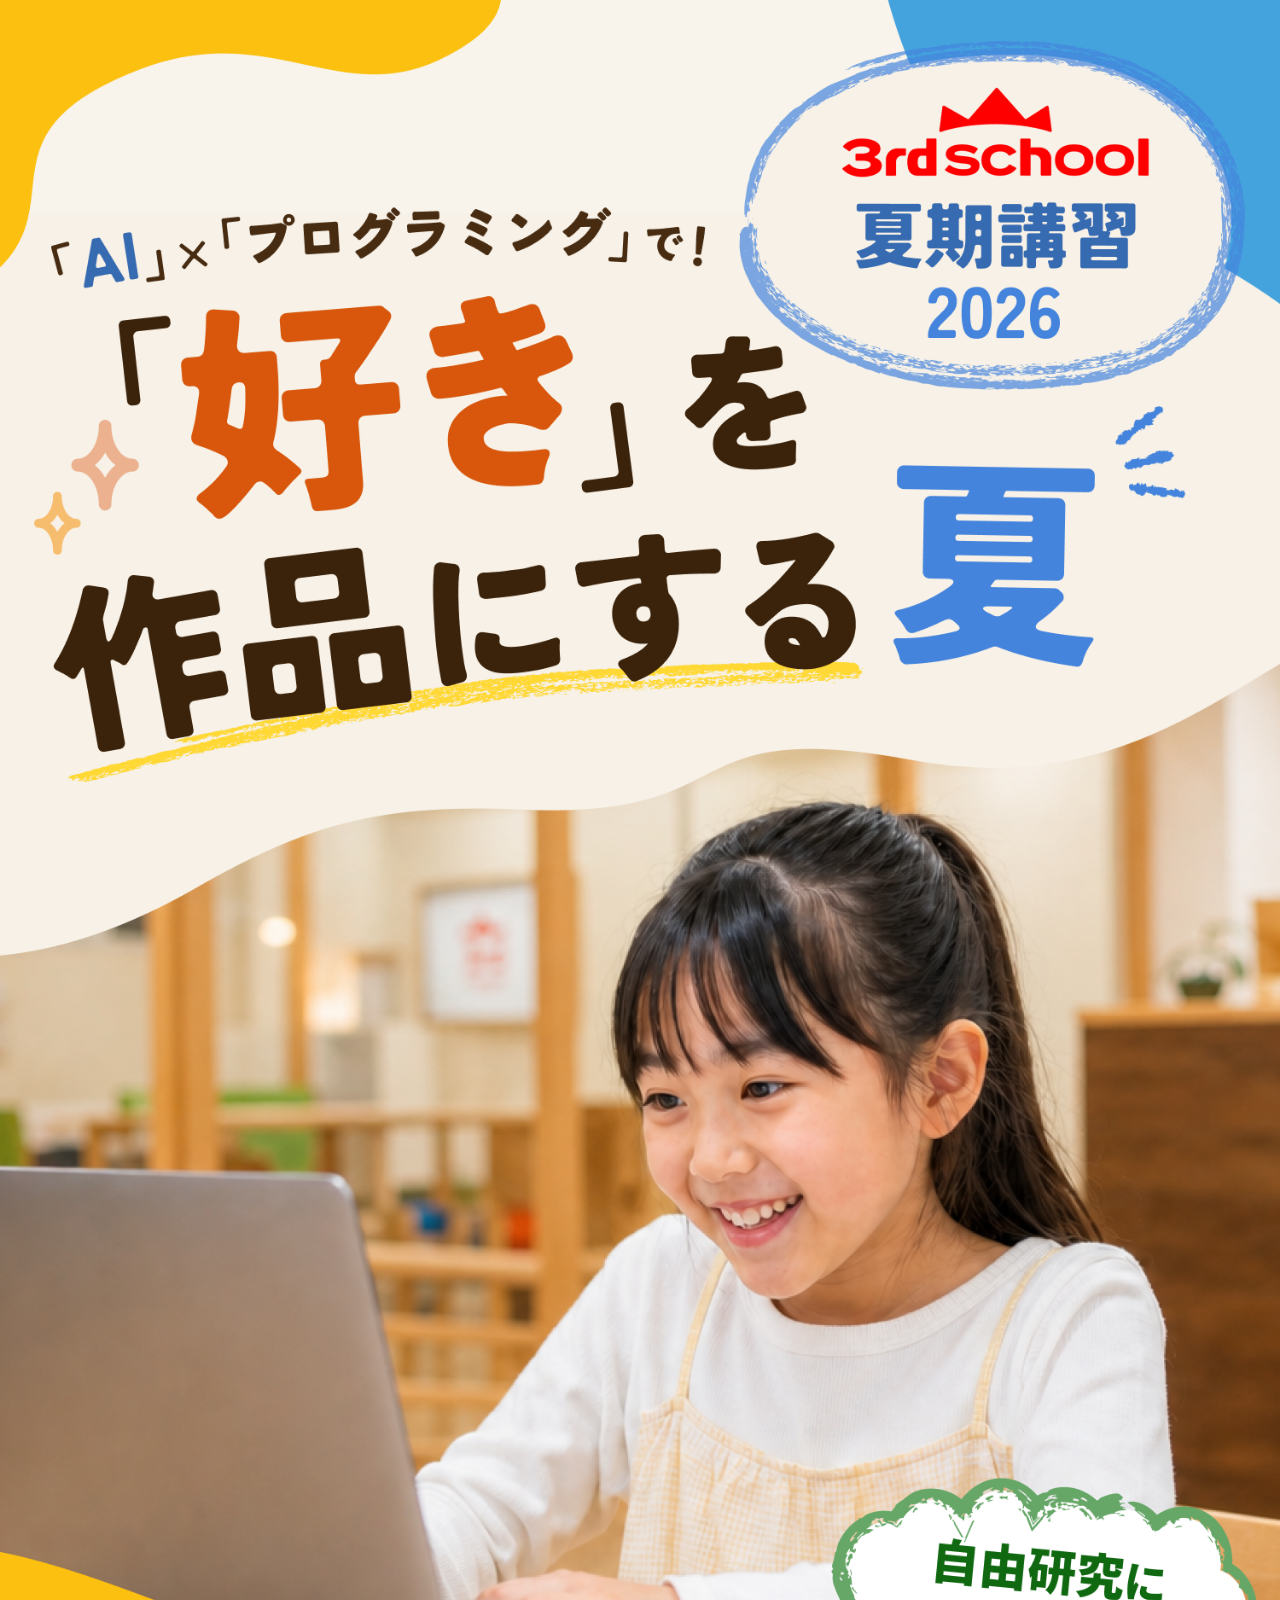
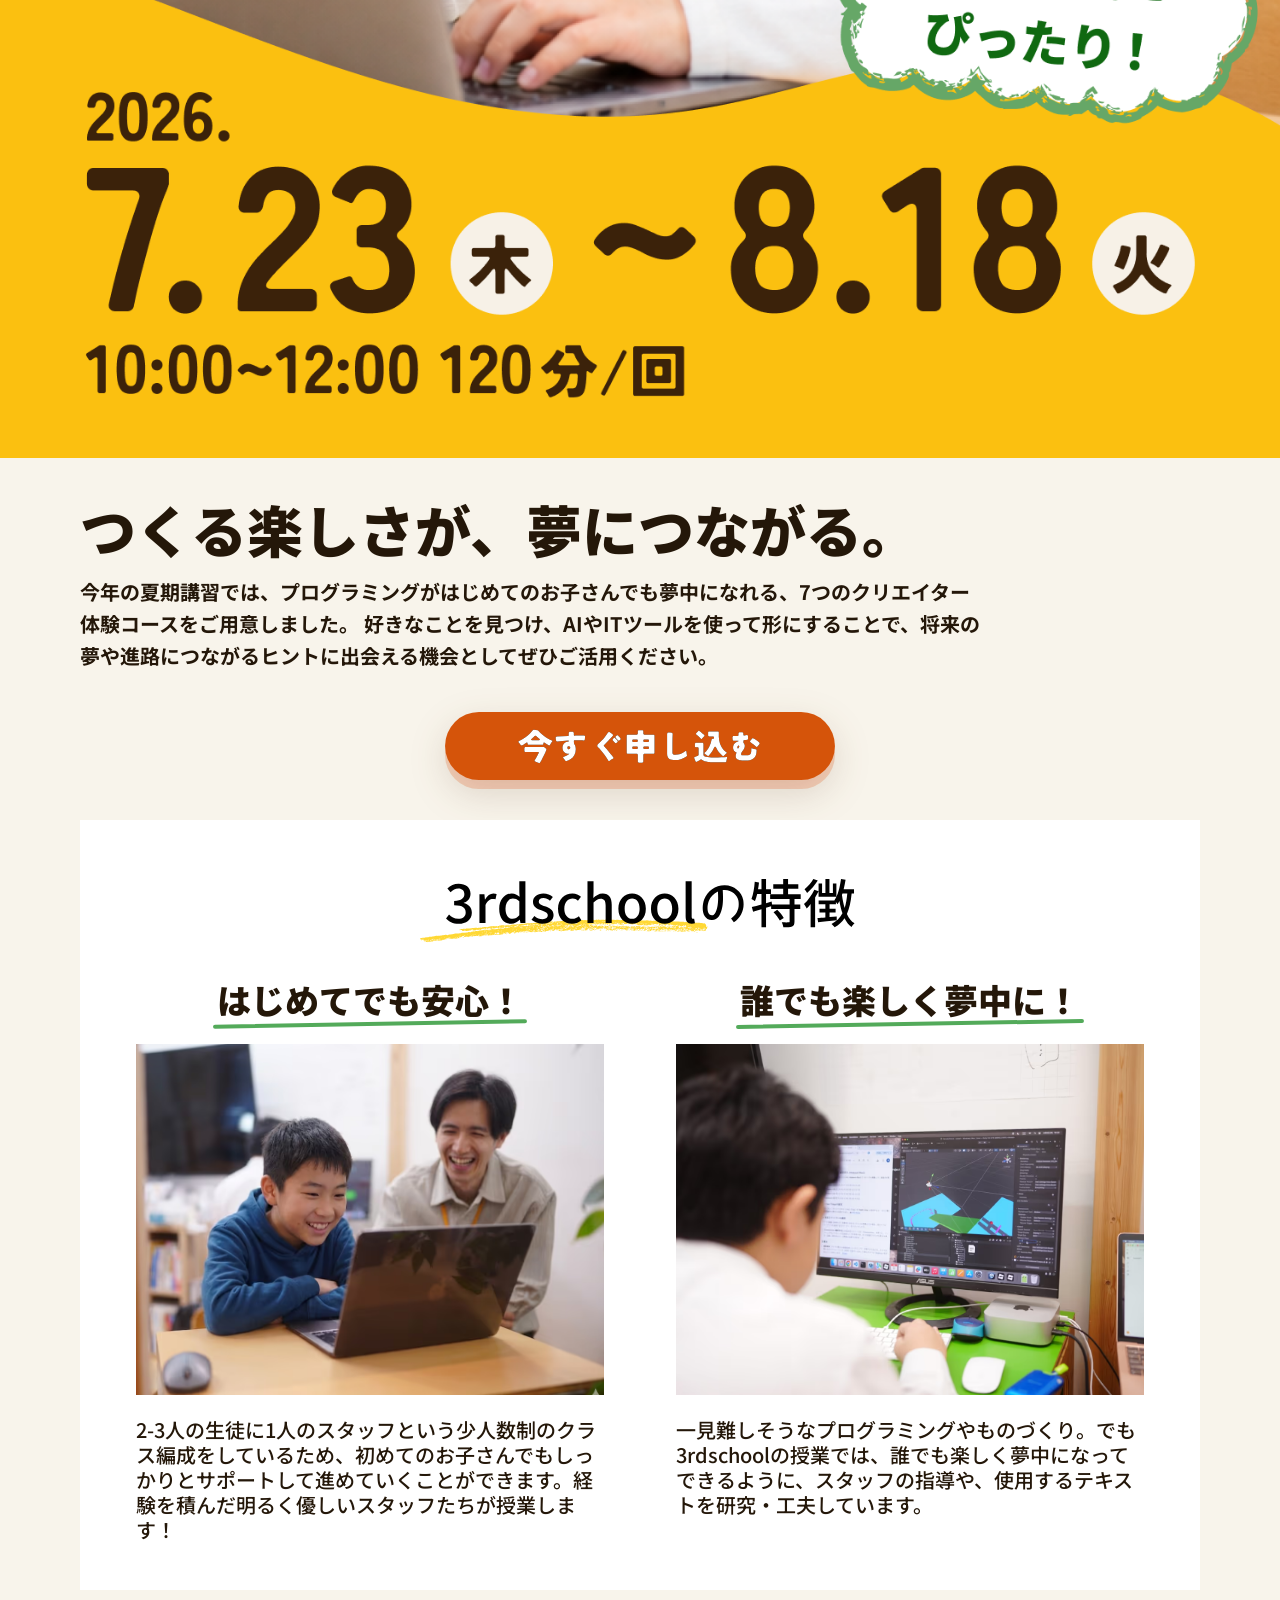
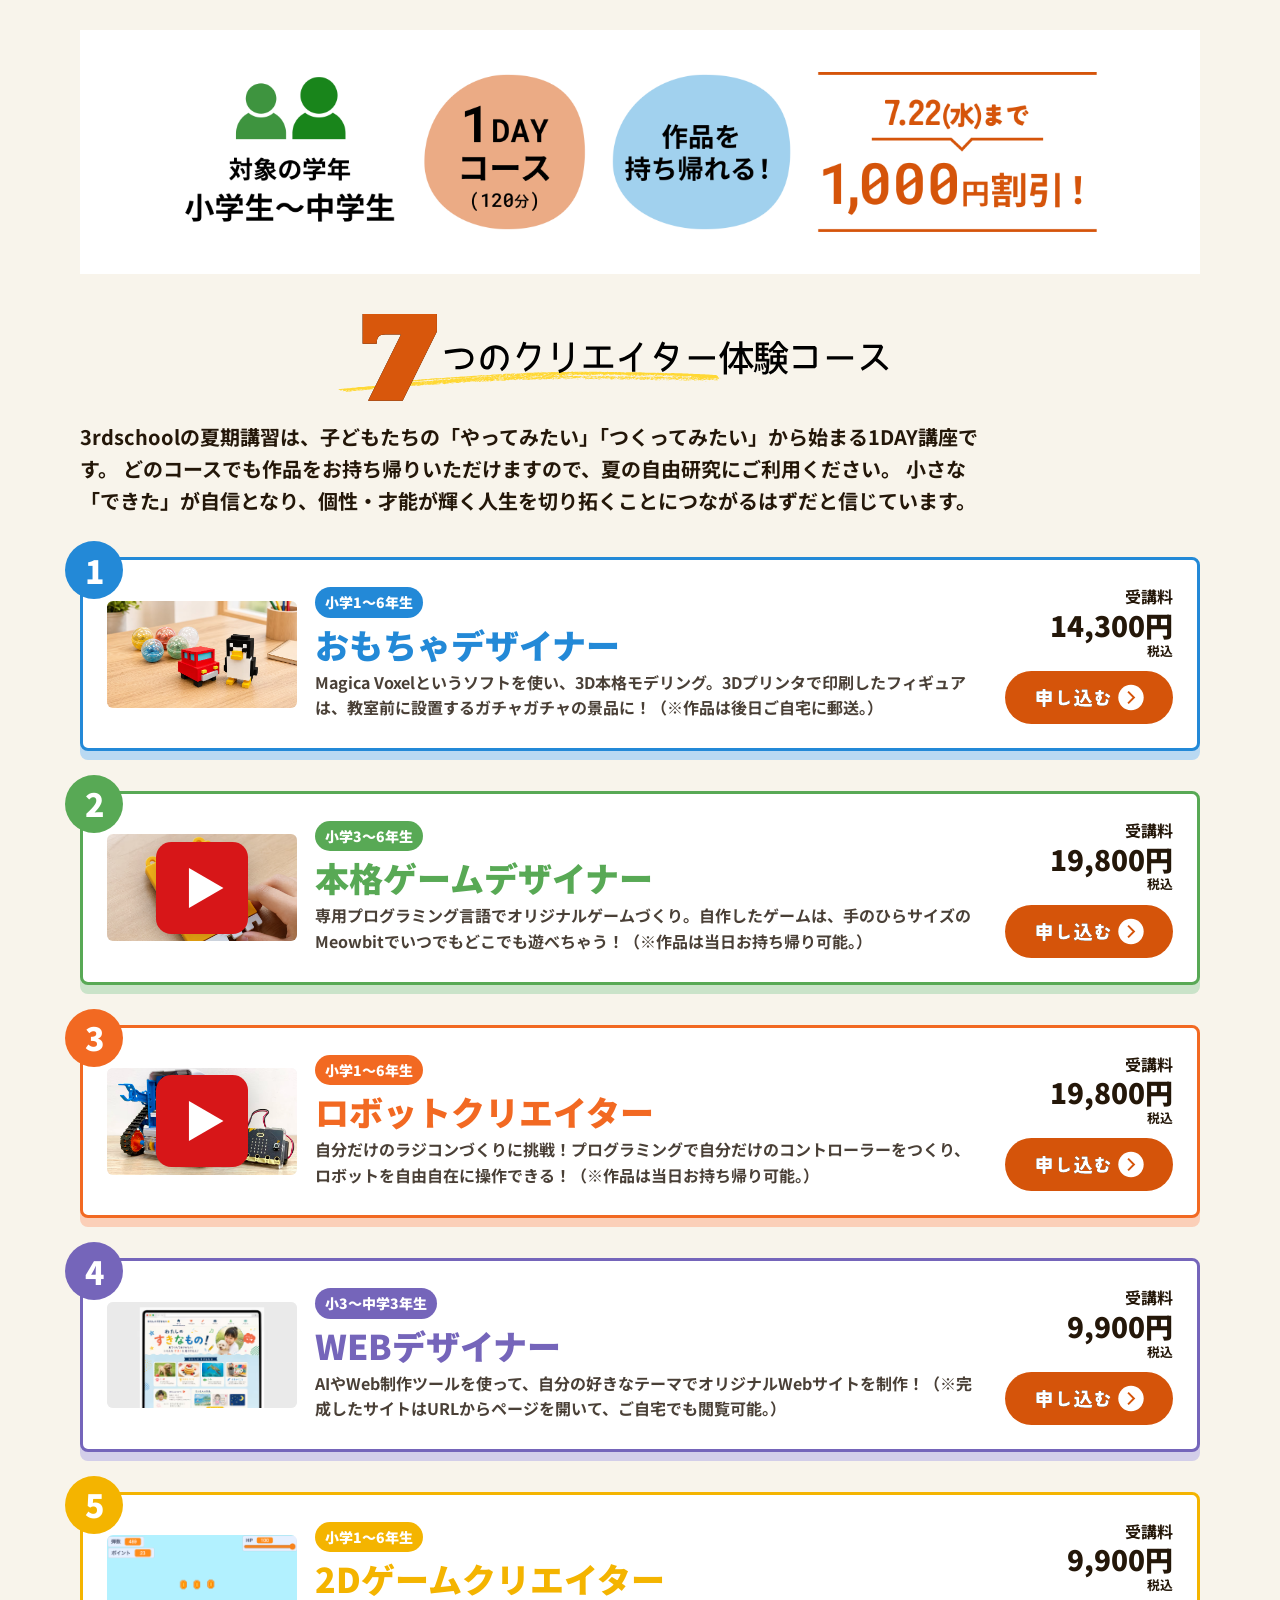
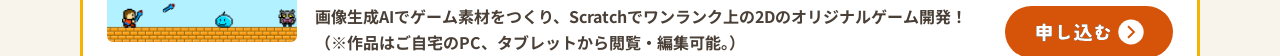
==== commit f43740ad: "feat: ゲームコースに動画再生リンクを追加" ====
--- a/summer2026/index.html
+++ b/summer2026/index.html
@@ -10,4 +10,4 @@
 3rdschoolの夏期講習は、子どもたちの「やってみたい」「つくってみたい」から始まる1DAY講座です。
         どのコースでも作品をお持ち帰りいただけますので、夏の自由研究にご利用ください。
         小さな「できた」が自信となり、個性・才能が輝く人生を切り拓くことにつながるはずだと信じています。
-</p> </section> <section class="courses" aria-label="コース一覧" data-astro-cid-hf2qwijf> <article class="course-card" style="--course-color: #2389d7" data-astro-cid-hf2qwijf> <div class="course-number" data-astro-cid-hf2qwijf>1</div> <div class="course-media" data-astro-cid-hf2qwijf> <picture data-optimized-picture><source type="image/avif" srcset="/images/summer2026/_optimized/course-toy-320.avif 320w, /images/summer2026/_optimized/course-toy-480.avif 480w, /images/summer2026/_optimized/course-toy-768.avif 768w, /images/summer2026/_optimized/course-toy-1024.avif 1024w, /images/summer2026/_optimized/course-toy-1440.avif 1440w, /images/summer2026/_optimized/course-toy-1672.avif 1672w" sizes="100vw"><source type="image/webp" srcset="/images/summer2026/_optimized/course-toy-320.webp 320w, /images/summer2026/_optimized/course-toy-480.webp 480w, /images/summer2026/_optimized/course-toy-768.webp 768w, /images/summer2026/_optimized/course-toy-1024.webp 1024w, /images/summer2026/_optimized/course-toy-1440.webp 1440w, /images/summer2026/_optimized/course-toy-1672.webp 1672w" sizes="100vw"><img class="course-image" src="/images/summer2026/_optimized/course-toy-1672.jpg" alt="" loading="lazy" data-astro-cid-hf2qwijf srcset="/images/summer2026/_optimized/course-toy-320.jpg 320w, /images/summer2026/_optimized/course-toy-480.jpg 480w, /images/summer2026/_optimized/course-toy-768.jpg 768w, /images/summer2026/_optimized/course-toy-1024.jpg 1024w, /images/summer2026/_optimized/course-toy-1440.jpg 1440w, /images/summer2026/_optimized/course-toy-1672.jpg 1672w" sizes="100vw" width="1672" height="941" decoding="async"></picture> </div> <div class="course-body" data-astro-cid-hf2qwijf> <span class="target" data-astro-cid-hf2qwijf>小学1〜6年生</span> <h3 data-astro-cid-hf2qwijf>おもちゃデザイナー</h3> <p data-astro-cid-hf2qwijf>Magica Voxelというソフトを使い、3D本格モデリング。3Dプリンタで印刷したフィギュアは、教室前に設置するガチャガチャの景品に！（※作品は後日ご自宅に郵送。）</p> </div> <div class="course-footer" data-astro-cid-hf2qwijf> <div class="course-price" data-astro-cid-hf2qwijf> <span data-astro-cid-hf2qwijf>受講料</span> <strong data-astro-cid-hf2qwijf>14,300円</strong> <small data-astro-cid-hf2qwijf>税込</small> </div> <a class="course-apply" href="https://docs.google.com/forms/d/e/1FAIpQLSduN8MooOyiQz0dYgE5mBv_ekLYyKH8mfT1qX-mjgwdYYF5_A/viewform?usp=header" target="_blank" rel="noopener noreferrer" data-astro-cid-hf2qwijf> <img src="/images/summer2026/apply-button-small.svg" alt="おもちゃデザイナーに申し込む" loading="lazy" data-astro-cid-hf2qwijf> </a> </div> </article><article class="course-card" style="--course-color: #58a955" data-astro-cid-hf2qwijf> <div class="course-number" data-astro-cid-hf2qwijf>2</div> <div class="course-media" data-astro-cid-hf2qwijf> <picture data-optimized-picture><source type="image/avif" srcset="/images/summer2026/_optimized/course-game-320.avif 320w, /images/summer2026/_optimized/course-game-480.avif 480w, /images/summer2026/_optimized/course-game-768.avif 768w, /images/summer2026/_optimized/course-game-1024.avif 1024w, /images/summer2026/_optimized/course-game-1402.avif 1402w" sizes="100vw"><source type="image/webp" srcset="/images/summer2026/_optimized/course-game-320.webp 320w, /images/summer2026/_optimized/course-game-480.webp 480w, /images/summer2026/_optimized/course-game-768.webp 768w, /images/summer2026/_optimized/course-game-1024.webp 1024w, /images/summer2026/_optimized/course-game-1402.webp 1402w" sizes="100vw"><img class="course-image" src="/images/summer2026/_optimized/course-game-1402.jpg" alt="" loading="lazy" data-astro-cid-hf2qwijf srcset="/images/summer2026/_optimized/course-game-320.jpg 320w, /images/summer2026/_optimized/course-game-480.jpg 480w, /images/summer2026/_optimized/course-game-768.jpg 768w, /images/summer2026/_optimized/course-game-1024.jpg 1024w, /images/summer2026/_optimized/course-game-1402.jpg 1402w" sizes="100vw" width="1402" height="1122" decoding="async"></picture> </div> <div class="course-body" data-astro-cid-hf2qwijf> <span class="target" data-astro-cid-hf2qwijf>小学3〜6年生</span> <h3 data-astro-cid-hf2qwijf>本格ゲームデザイナー</h3> <p data-astro-cid-hf2qwijf>専用プログラミング言語でオリジナルゲームづくり。自作したゲームは、手のひらサイズのMeowbitでいつでもどこでも遊べちゃう！（※作品は当日お持ち帰り可能。）</p> </div> <div class="course-footer" data-astro-cid-hf2qwijf> <div class="course-price" data-astro-cid-hf2qwijf> <span data-astro-cid-hf2qwijf>受講料</span> <strong data-astro-cid-hf2qwijf>19,800円</strong> <small data-astro-cid-hf2qwijf>税込</small> </div> <a class="course-apply" href="https://docs.google.com/forms/d/e/1FAIpQLSduN8MooOyiQz0dYgE5mBv_ekLYyKH8mfT1qX-mjgwdYYF5_A/viewform?usp=header" target="_blank" rel="noopener noreferrer" data-astro-cid-hf2qwijf> <img src="/images/summer2026/apply-button-small.svg" alt="本格ゲームデザイナーに申し込む" loading="lazy" data-astro-cid-hf2qwijf> </a> </div> </article><article class="course-card" style="--course-color: #f26922" data-astro-cid-hf2qwijf> <div class="course-number" data-astro-cid-hf2qwijf>3</div> <a class="course-media course-video-link" href="https://youtu.be/E_K2ymYAsv4" target="_blank" rel="noopener noreferrer" aria-label="ロボットクリエイターの動画を見る" data-astro-cid-hf2qwijf> <picture data-optimized-picture><source type="image/avif" srcset="/images/summer2026/_optimized/course-robot-320.avif 320w, /images/summer2026/_optimized/course-robot-480.avif 480w, /images/summer2026/_optimized/course-robot-768.avif 768w, /images/summer2026/_optimized/course-robot-1024.avif 1024w, /images/summer2026/_optimized/course-robot-1440.avif 1440w, /images/summer2026/_optimized/course-robot-1504.avif 1504w" sizes="100vw"><source type="image/webp" srcset="/images/summer2026/_optimized/course-robot-320.webp 320w, /images/summer2026/_optimized/course-robot-480.webp 480w, /images/summer2026/_optimized/course-robot-768.webp 768w, /images/summer2026/_optimized/course-robot-1024.webp 1024w, /images/summer2026/_optimized/course-robot-1440.webp 1440w, /images/summer2026/_optimized/course-robot-1504.webp 1504w" sizes="100vw"><img class="course-image" src="/images/summer2026/_optimized/course-robot-1504.jpg" alt="" loading="lazy" data-astro-cid-hf2qwijf srcset="/images/summer2026/_optimized/course-robot-320.jpg 320w, /images/summer2026/_optimized/course-robot-480.jpg 480w, /images/summer2026/_optimized/course-robot-768.jpg 768w, /images/summer2026/_optimized/course-robot-1024.jpg 1024w, /images/summer2026/_optimized/course-robot-1440.jpg 1440w, /images/summer2026/_optimized/course-robot-1504.jpg 1504w" sizes="100vw" width="1504" height="1310" decoding="async"></picture> <img class="course-play-button" src="/images/summer2026/play-button.svg" alt="" aria-hidden="true" loading="lazy" data-astro-cid-hf2qwijf> </a> <div class="course-body" data-astro-cid-hf2qwijf> <span class="target" data-astro-cid-hf2qwijf>小学1〜6年生</span> <h3 data-astro-cid-hf2qwijf>ロボットクリエイター</h3> <p data-astro-cid-hf2qwijf>自分だけのラジコンづくりに挑戦！プログラミングで自分だけのコントローラーをつくり、ロボットを自由自在に操作できる！（※作品は当日お持ち帰り可能。）</p> </div> <div class="course-footer" data-astro-cid-hf2qwijf> <div class="course-price" data-astro-cid-hf2qwijf> <span data-astro-cid-hf2qwijf>受講料</span> <strong data-astro-cid-hf2qwijf>19,800円</strong> <small data-astro-cid-hf2qwijf>税込</small> </div> <a class="course-apply" href="https://docs.google.com/forms/d/e/1FAIpQLSduN8MooOyiQz0dYgE5mBv_ekLYyKH8mfT1qX-mjgwdYYF5_A/viewform?usp=header" target="_blank" rel="noopener noreferrer" data-astro-cid-hf2qwijf> <img src="/images/summer2026/apply-button-small.svg" alt="ロボットクリエイターに申し込む" loading="lazy" data-astro-cid-hf2qwijf> </a> </div> </article><article class="course-card" style="--course-color: #7565ba" data-astro-cid-hf2qwijf> <div class="course-number" data-astro-cid-hf2qwijf>4</div> <div class="course-media" data-astro-cid-hf2qwijf> <picture data-optimized-picture><source type="image/avif" srcset="/images/summer2026/_optimized/course-web-320.avif 320w, /images/summer2026/_optimized/course-web-432.avif 432w" sizes="432px"><source type="image/webp" srcset="/images/summer2026/_optimized/course-web-320.webp 320w, /images/summer2026/_optimized/course-web-432.webp 432w" sizes="432px"><img class="course-image" src="/images/summer2026/_optimized/course-web-432.jpg" alt="" loading="lazy" data-astro-cid-hf2qwijf srcset="/images/summer2026/_optimized/course-web-320.jpg 320w, /images/summer2026/_optimized/course-web-432.jpg 432w" sizes="432px" width="432" height="240" decoding="async"></picture> </div> <div class="course-body" data-astro-cid-hf2qwijf> <span class="target" data-astro-cid-hf2qwijf>小3〜中学3年生</span> <h3 data-astro-cid-hf2qwijf>WEBデザイナー</h3> <p data-astro-cid-hf2qwijf>AIやWeb制作ツールを使って、自分の好きなテーマでオリジナルWebサイトを制作！（※完成したサイトはURLからページを開いて、ご自宅でも閲覧可能。）</p> </div> <div class="course-footer" data-astro-cid-hf2qwijf> <div class="course-price" data-astro-cid-hf2qwijf> <span data-astro-cid-hf2qwijf>受講料</span> <strong data-astro-cid-hf2qwijf>9,900円</strong> <small data-astro-cid-hf2qwijf>税込</small> </div> <a class="course-apply" href="https://docs.google.com/forms/d/e/1FAIpQLSduN8MooOyiQz0dYgE5mBv_ekLYyKH8mfT1qX-mjgwdYYF5_A/viewform?usp=header" target="_blank" rel="noopener noreferrer" data-astro-cid-hf2qwijf> <img src="/images/summer2026/apply-button-small.svg" alt="WEBデザイナーに申し込む" loading="lazy" data-astro-cid-hf2qwijf> </a> </div> </article><article class="course-card" style="--course-color: #f4b400" data-astro-cid-hf2qwijf> <div class="course-number" data-astro-cid-hf2qwijf>5</div> <div class="course-media" data-astro-cid-hf2qwijf> <img class="course-image" src="/images/summer2026/course-2d.png" alt="" loading="lazy" data-astro-cid-hf2qwijf> </div> <div class="course-body" data-astro-cid-hf2qwijf> <span class="target" data-astro-cid-hf2qwijf>小学1〜6年生</span> <h3 data-astro-cid-hf2qwijf>2Dゲームクリエイター</h3> <p data-astro-cid-hf2qwijf>画像生成AIでゲーム素材をつくり、Scratchでワンランク上の2Dのオリジナルゲーム開発！（※作品はご自宅のPC、タブレットから閲覧・編集可能。）</p> </div> <div class="course-footer" data-astro-cid-hf2qwijf> <div class="course-price" data-astro-cid-hf2qwijf> <span data-astro-cid-hf2qwijf>受講料</span> <strong data-astro-cid-hf2qwijf>9,900円</strong> <small data-astro-cid-hf2qwijf>税込</small> </div> <a class="course-apply" href="https://docs.google.com/forms/d/e/1FAIpQLSduN8MooOyiQz0dYgE5mBv_ekLYyKH8mfT1qX-mjgwdYYF5_A/viewform?usp=header" target="_blank" rel="noopener noreferrer" data-astro-cid-hf2qwijf> <img src="/images/summer2026/apply-button-small.svg" alt="2Dゲームクリエイターに申し込む" loading="lazy" data-astro-cid-hf2qwijf> </a> </div> </article><article class="course-card" style="--course-color: #ff6469" data-astro-cid-hf2qwijf> <div class="course-number" data-astro-cid-hf2qwijf>6</div> <div class="course-media" data-astro-cid-hf2qwijf> <picture data-optimized-picture><source type="image/avif" srcset="/images/summer2026/_optimized/course-music-320.avif 320w, /images/summer2026/_optimized/course-music-480.avif 480w, /images/summer2026/_optimized/course-music-768.avif 768w, /images/summer2026/_optimized/course-music-1024.avif 1024w, /images/summer2026/_optimized/course-music-1440.avif 1440w, /images/summer2026/_optimized/course-music-1448.avif 1448w" sizes="100vw"><source type="image/webp" srcset="/images/summer2026/_optimized/course-music-320.webp 320w, /images/summer2026/_optimized/course-music-480.webp 480w, /images/summer2026/_optimized/course-music-768.webp 768w, /images/summer2026/_optimized/course-music-1024.webp 1024w, /images/summer2026/_optimized/course-music-1440.webp 1440w, /images/summer2026/_optimized/course-music-1448.webp 1448w" sizes="100vw"><img class="course-image" src="/images/summer2026/_optimized/course-music-1448.jpg" alt="" loading="lazy" data-astro-cid-hf2qwijf srcset="/images/summer2026/_optimized/course-music-320.jpg 320w, /images/summer2026/_optimized/course-music-480.jpg 480w, /images/summer2026/_optimized/course-music-768.jpg 768w, /images/summer2026/_optimized/course-music-1024.jpg 1024w, /images/summer2026/_optimized/course-music-1440.jpg 1440w, /images/summer2026/_optimized/course-music-1448.jpg 1448w" sizes="100vw" width="1448" height="1086" decoding="async"></picture> </div> <div class="course-body" data-astro-cid-hf2qwijf> <span class="target" data-astro-cid-hf2qwijf>小3〜中学3年生</span> <h3 data-astro-cid-hf2qwijf>音楽プロデューサー</h3> <p data-astro-cid-hf2qwijf>最新のAI技術を使い、タイトル・歌詞・曲のイメージを考えながら楽曲を制作！（※完成した音源はQRコードから読み込んで、ご自宅でも再生可能。）</p> </div> <div class="course-footer" data-astro-cid-hf2qwijf> <div class="course-price" data-astro-cid-hf2qwijf> <span data-astro-cid-hf2qwijf>受講料</span> <strong data-astro-cid-hf2qwijf>14,300円</strong> <small data-astro-cid-hf2qwijf>税込</small> </div> <a class="course-apply" href="https://docs.google.com/forms/d/e/1FAIpQLSduN8MooOyiQz0dYgE5mBv_ekLYyKH8mfT1qX-mjgwdYYF5_A/viewform?usp=header" target="_blank" rel="noopener noreferrer" data-astro-cid-hf2qwijf> <img src="/images/summer2026/apply-button-small.svg" alt="音楽プロデューサーに申し込む" loading="lazy" data-astro-cid-hf2qwijf> </a> </div> </article><article class="course-card" style="--course-color: #1875d1" data-astro-cid-hf2qwijf> <div class="course-number" data-astro-cid-hf2qwijf>7</div> <div class="course-media" data-astro-cid-hf2qwijf> <picture data-optimized-picture><source type="image/avif" srcset="/images/summer2026/_optimized/course-3d-320.avif 320w, /images/summer2026/_optimized/course-3d-480.avif 480w, /images/summer2026/_optimized/course-3d-768.avif 768w, /images/summer2026/_optimized/course-3d-1024.avif 1024w, /images/summer2026/_optimized/course-3d-1440.avif 1440w, /images/summer2026/_optimized/course-3d-1882.avif 1882w" sizes="100vw"><source type="image/webp" srcset="/images/summer2026/_optimized/course-3d-320.webp 320w, /images/summer2026/_optimized/course-3d-480.webp 480w, /images/summer2026/_optimized/course-3d-768.webp 768w, /images/summer2026/_optimized/course-3d-1024.webp 1024w, /images/summer2026/_optimized/course-3d-1440.webp 1440w, /images/summer2026/_optimized/course-3d-1882.webp 1882w" sizes="100vw"><img class="course-image" src="/images/summer2026/_optimized/course-3d-1882.jpg" alt="" loading="lazy" data-astro-cid-hf2qwijf srcset="/images/summer2026/_optimized/course-3d-320.jpg 320w, /images/summer2026/_optimized/course-3d-480.jpg 480w, /images/summer2026/_optimized/course-3d-768.jpg 768w, /images/summer2026/_optimized/course-3d-1024.jpg 1024w, /images/summer2026/_optimized/course-3d-1440.jpg 1440w, /images/summer2026/_optimized/course-3d-1882.jpg 1882w" sizes="100vw" width="1882" height="1302" decoding="async"></picture> </div> <div class="course-body" data-astro-cid-hf2qwijf> <span class="target" data-astro-cid-hf2qwijf>小3〜中学3年生</span> <h3 data-astro-cid-hf2qwijf>3Dゲームクリエイター</h3> <p data-astro-cid-hf2qwijf>世界中で大人気の3DゲームをRoblox Studioで制作し、本格的なコーディングにチャレンジ！（※作品データは作成したアカウントに保存し、ご自宅で編集可能。）</p> </div> <div class="course-footer" data-astro-cid-hf2qwijf> <div class="course-price" data-astro-cid-hf2qwijf> <span data-astro-cid-hf2qwijf>受講料</span> <strong data-astro-cid-hf2qwijf>14,300円</strong> <small data-astro-cid-hf2qwijf>税込</small> </div> <a class="course-apply" href="https://docs.google.com/forms/d/e/1FAIpQLSduN8MooOyiQz0dYgE5mBv_ekLYyKH8mfT1qX-mjgwdYYF5_A/viewform?usp=header" target="_blank" rel="noopener noreferrer" data-astro-cid-hf2qwijf> <img src="/images/summer2026/apply-button-small.svg" alt="3Dゲームクリエイターに申し込む" loading="lazy" data-astro-cid-hf2qwijf> </a> </div> </article> </section> <section class="info-grid" aria-label="開催情報" data-astro-cid-hf2qwijf> <article class="info-card schedule-card" data-astro-cid-hf2qwijf> <picture data-astro-cid-hf2qwijf> <source media="(min-width: 768px)" srcset="/images/summer2026/schedule-form-pc.png" data-astro-cid-hf2qwijf> <img src="/images/summer2026/schedule-form-sp.jpg" alt="2026年7月から8月の各コース開校スケジュール、授業時間、コース内容" loading="lazy" data-astro-cid-hf2qwijf> </picture> </article> </section> <section class="apply-visual apply-visual-bottom" aria-label="夏期講習のお申込み" data-astro-cid-hf2qwijf> <a href="https://docs.google.com/forms/d/e/1FAIpQLSduN8MooOyiQz0dYgE5mBv_ekLYyKH8mfT1qX-mjgwdYYF5_A/viewform?usp=header" target="_blank" rel="noopener noreferrer" data-astro-cid-hf2qwijf> <img src="/images/summer2026/apply-button.svg" alt="今すぐ申し込む" data-astro-cid-hf2qwijf> </a> </section> <section class="closing-note" aria-label="お申込みに関する注意事項" data-astro-cid-hf2qwijf> <p data-astro-cid-hf2qwijf>※クラスの空き状況によっては予約をお受けできない場合がございます。お早めにお申込み下さい。</p> </section> </main>  </body></html>  <script type="module">const n=()=>{const e=Math.ceil(document.documentElement.scrollHeight);window.parent?.postMessage({type:"thirdschool-summer2026-height",height:e},"*")},t=()=>{window.requestAnimationFrame(()=>{n(),window.setTimeout(n,250),window.setTimeout(n,1e3)})};window.addEventListener("load",t);window.addEventListener("resize",t);if("ResizeObserver"in window){const e=new ResizeObserver(t);e.observe(document.body),e.observe(document.documentElement)}t();</script>+</p> </section> <section class="courses" aria-label="コース一覧" data-astro-cid-hf2qwijf> <article class="course-card" style="--course-color: #2389d7" data-astro-cid-hf2qwijf> <div class="course-number" data-astro-cid-hf2qwijf>1</div> <div class="course-media" data-astro-cid-hf2qwijf> <picture data-optimized-picture><source type="image/avif" srcset="/images/summer2026/_optimized/course-toy-320.avif 320w, /images/summer2026/_optimized/course-toy-480.avif 480w, /images/summer2026/_optimized/course-toy-768.avif 768w, /images/summer2026/_optimized/course-toy-1024.avif 1024w, /images/summer2026/_optimized/course-toy-1440.avif 1440w, /images/summer2026/_optimized/course-toy-1672.avif 1672w" sizes="100vw"><source type="image/webp" srcset="/images/summer2026/_optimized/course-toy-320.webp 320w, /images/summer2026/_optimized/course-toy-480.webp 480w, /images/summer2026/_optimized/course-toy-768.webp 768w, /images/summer2026/_optimized/course-toy-1024.webp 1024w, /images/summer2026/_optimized/course-toy-1440.webp 1440w, /images/summer2026/_optimized/course-toy-1672.webp 1672w" sizes="100vw"><img class="course-image" src="/images/summer2026/_optimized/course-toy-1672.jpg" alt="" loading="lazy" data-astro-cid-hf2qwijf srcset="/images/summer2026/_optimized/course-toy-320.jpg 320w, /images/summer2026/_optimized/course-toy-480.jpg 480w, /images/summer2026/_optimized/course-toy-768.jpg 768w, /images/summer2026/_optimized/course-toy-1024.jpg 1024w, /images/summer2026/_optimized/course-toy-1440.jpg 1440w, /images/summer2026/_optimized/course-toy-1672.jpg 1672w" sizes="100vw" width="1672" height="941" decoding="async"></picture> </div> <div class="course-body" data-astro-cid-hf2qwijf> <span class="target" data-astro-cid-hf2qwijf>小学1〜6年生</span> <h3 data-astro-cid-hf2qwijf>おもちゃデザイナー</h3> <p data-astro-cid-hf2qwijf>Magica Voxelというソフトを使い、3D本格モデリング。3Dプリンタで印刷したフィギュアは、教室前に設置するガチャガチャの景品に！（※作品は後日ご自宅に郵送。）</p> </div> <div class="course-footer" data-astro-cid-hf2qwijf> <div class="course-price" data-astro-cid-hf2qwijf> <span data-astro-cid-hf2qwijf>受講料</span> <strong data-astro-cid-hf2qwijf>14,300円</strong> <small data-astro-cid-hf2qwijf>税込</small> </div> <a class="course-apply" href="https://docs.google.com/forms/d/e/1FAIpQLSduN8MooOyiQz0dYgE5mBv_ekLYyKH8mfT1qX-mjgwdYYF5_A/viewform?usp=header" target="_blank" rel="noopener noreferrer" data-astro-cid-hf2qwijf> <img src="/images/summer2026/apply-button-small.svg" alt="おもちゃデザイナーに申し込む" loading="lazy" data-astro-cid-hf2qwijf> </a> </div> </article><article class="course-card" style="--course-color: #58a955" data-astro-cid-hf2qwijf> <div class="course-number" data-astro-cid-hf2qwijf>2</div> <a class="course-media course-video-link" href="https://youtu.be/zS_Z43B3f7M" target="_blank" rel="noopener noreferrer" aria-label="本格ゲームデザイナーの動画を見る" data-astro-cid-hf2qwijf> <picture data-optimized-picture><source type="image/avif" srcset="/images/summer2026/_optimized/course-game-320.avif 320w, /images/summer2026/_optimized/course-game-480.avif 480w, /images/summer2026/_optimized/course-game-768.avif 768w, /images/summer2026/_optimized/course-game-1024.avif 1024w, /images/summer2026/_optimized/course-game-1402.avif 1402w" sizes="100vw"><source type="image/webp" srcset="/images/summer2026/_optimized/course-game-320.webp 320w, /images/summer2026/_optimized/course-game-480.webp 480w, /images/summer2026/_optimized/course-game-768.webp 768w, /images/summer2026/_optimized/course-game-1024.webp 1024w, /images/summer2026/_optimized/course-game-1402.webp 1402w" sizes="100vw"><img class="course-image" src="/images/summer2026/_optimized/course-game-1402.jpg" alt="" loading="lazy" data-astro-cid-hf2qwijf srcset="/images/summer2026/_optimized/course-game-320.jpg 320w, /images/summer2026/_optimized/course-game-480.jpg 480w, /images/summer2026/_optimized/course-game-768.jpg 768w, /images/summer2026/_optimized/course-game-1024.jpg 1024w, /images/summer2026/_optimized/course-game-1402.jpg 1402w" sizes="100vw" width="1402" height="1122" decoding="async"></picture> <img class="course-play-button" src="/images/summer2026/play-button.svg" alt="" aria-hidden="true" loading="lazy" data-astro-cid-hf2qwijf> </a> <div class="course-body" data-astro-cid-hf2qwijf> <span class="target" data-astro-cid-hf2qwijf>小学3〜6年生</span> <h3 data-astro-cid-hf2qwijf>本格ゲームデザイナー</h3> <p data-astro-cid-hf2qwijf>専用プログラミング言語でオリジナルゲームづくり。自作したゲームは、手のひらサイズのMeowbitでいつでもどこでも遊べちゃう！（※作品は当日お持ち帰り可能。）</p> </div> <div class="course-footer" data-astro-cid-hf2qwijf> <div class="course-price" data-astro-cid-hf2qwijf> <span data-astro-cid-hf2qwijf>受講料</span> <strong data-astro-cid-hf2qwijf>19,800円</strong> <small data-astro-cid-hf2qwijf>税込</small> </div> <a class="course-apply" href="https://docs.google.com/forms/d/e/1FAIpQLSduN8MooOyiQz0dYgE5mBv_ekLYyKH8mfT1qX-mjgwdYYF5_A/viewform?usp=header" target="_blank" rel="noopener noreferrer" data-astro-cid-hf2qwijf> <img src="/images/summer2026/apply-button-small.svg" alt="本格ゲームデザイナーに申し込む" loading="lazy" data-astro-cid-hf2qwijf> </a> </div> </article><article class="course-card" style="--course-color: #f26922" data-astro-cid-hf2qwijf> <div class="course-number" data-astro-cid-hf2qwijf>3</div> <a class="course-media course-video-link" href="https://youtu.be/E_K2ymYAsv4" target="_blank" rel="noopener noreferrer" aria-label="ロボットクリエイターの動画を見る" data-astro-cid-hf2qwijf> <picture data-optimized-picture><source type="image/avif" srcset="/images/summer2026/_optimized/course-robot-320.avif 320w, /images/summer2026/_optimized/course-robot-480.avif 480w, /images/summer2026/_optimized/course-robot-768.avif 768w, /images/summer2026/_optimized/course-robot-1024.avif 1024w, /images/summer2026/_optimized/course-robot-1440.avif 1440w, /images/summer2026/_optimized/course-robot-1504.avif 1504w" sizes="100vw"><source type="image/webp" srcset="/images/summer2026/_optimized/course-robot-320.webp 320w, /images/summer2026/_optimized/course-robot-480.webp 480w, /images/summer2026/_optimized/course-robot-768.webp 768w, /images/summer2026/_optimized/course-robot-1024.webp 1024w, /images/summer2026/_optimized/course-robot-1440.webp 1440w, /images/summer2026/_optimized/course-robot-1504.webp 1504w" sizes="100vw"><img class="course-image" src="/images/summer2026/_optimized/course-robot-1504.jpg" alt="" loading="lazy" data-astro-cid-hf2qwijf srcset="/images/summer2026/_optimized/course-robot-320.jpg 320w, /images/summer2026/_optimized/course-robot-480.jpg 480w, /images/summer2026/_optimized/course-robot-768.jpg 768w, /images/summer2026/_optimized/course-robot-1024.jpg 1024w, /images/summer2026/_optimized/course-robot-1440.jpg 1440w, /images/summer2026/_optimized/course-robot-1504.jpg 1504w" sizes="100vw" width="1504" height="1310" decoding="async"></picture> <img class="course-play-button" src="/images/summer2026/play-button.svg" alt="" aria-hidden="true" loading="lazy" data-astro-cid-hf2qwijf> </a> <div class="course-body" data-astro-cid-hf2qwijf> <span class="target" data-astro-cid-hf2qwijf>小学1〜6年生</span> <h3 data-astro-cid-hf2qwijf>ロボットクリエイター</h3> <p data-astro-cid-hf2qwijf>自分だけのラジコンづくりに挑戦！プログラミングで自分だけのコントローラーをつくり、ロボットを自由自在に操作できる！（※作品は当日お持ち帰り可能。）</p> </div> <div class="course-footer" data-astro-cid-hf2qwijf> <div class="course-price" data-astro-cid-hf2qwijf> <span data-astro-cid-hf2qwijf>受講料</span> <strong data-astro-cid-hf2qwijf>19,800円</strong> <small data-astro-cid-hf2qwijf>税込</small> </div> <a class="course-apply" href="https://docs.google.com/forms/d/e/1FAIpQLSduN8MooOyiQz0dYgE5mBv_ekLYyKH8mfT1qX-mjgwdYYF5_A/viewform?usp=header" target="_blank" rel="noopener noreferrer" data-astro-cid-hf2qwijf> <img src="/images/summer2026/apply-button-small.svg" alt="ロボットクリエイターに申し込む" loading="lazy" data-astro-cid-hf2qwijf> </a> </div> </article><article class="course-card" style="--course-color: #7565ba" data-astro-cid-hf2qwijf> <div class="course-number" data-astro-cid-hf2qwijf>4</div> <div class="course-media" data-astro-cid-hf2qwijf> <picture data-optimized-picture><source type="image/avif" srcset="/images/summer2026/_optimized/course-web-320.avif 320w, /images/summer2026/_optimized/course-web-432.avif 432w" sizes="432px"><source type="image/webp" srcset="/images/summer2026/_optimized/course-web-320.webp 320w, /images/summer2026/_optimized/course-web-432.webp 432w" sizes="432px"><img class="course-image" src="/images/summer2026/_optimized/course-web-432.jpg" alt="" loading="lazy" data-astro-cid-hf2qwijf srcset="/images/summer2026/_optimized/course-web-320.jpg 320w, /images/summer2026/_optimized/course-web-432.jpg 432w" sizes="432px" width="432" height="240" decoding="async"></picture> </div> <div class="course-body" data-astro-cid-hf2qwijf> <span class="target" data-astro-cid-hf2qwijf>小3〜中学3年生</span> <h3 data-astro-cid-hf2qwijf>WEBデザイナー</h3> <p data-astro-cid-hf2qwijf>AIやWeb制作ツールを使って、自分の好きなテーマでオリジナルWebサイトを制作！（※完成したサイトはURLからページを開いて、ご自宅でも閲覧可能。）</p> </div> <div class="course-footer" data-astro-cid-hf2qwijf> <div class="course-price" data-astro-cid-hf2qwijf> <span data-astro-cid-hf2qwijf>受講料</span> <strong data-astro-cid-hf2qwijf>9,900円</strong> <small data-astro-cid-hf2qwijf>税込</small> </div> <a class="course-apply" href="https://docs.google.com/forms/d/e/1FAIpQLSduN8MooOyiQz0dYgE5mBv_ekLYyKH8mfT1qX-mjgwdYYF5_A/viewform?usp=header" target="_blank" rel="noopener noreferrer" data-astro-cid-hf2qwijf> <img src="/images/summer2026/apply-button-small.svg" alt="WEBデザイナーに申し込む" loading="lazy" data-astro-cid-hf2qwijf> </a> </div> </article><article class="course-card" style="--course-color: #f4b400" data-astro-cid-hf2qwijf> <div class="course-number" data-astro-cid-hf2qwijf>5</div> <div class="course-media" data-astro-cid-hf2qwijf> <img class="course-image" src="/images/summer2026/course-2d.png" alt="" loading="lazy" data-astro-cid-hf2qwijf> </div> <div class="course-body" data-astro-cid-hf2qwijf> <span class="target" data-astro-cid-hf2qwijf>小学1〜6年生</span> <h3 data-astro-cid-hf2qwijf>2Dゲームクリエイター</h3> <p data-astro-cid-hf2qwijf>画像生成AIでゲーム素材をつくり、Scratchでワンランク上の2Dのオリジナルゲーム開発！（※作品はご自宅のPC、タブレットから閲覧・編集可能。）</p> </div> <div class="course-footer" data-astro-cid-hf2qwijf> <div class="course-price" data-astro-cid-hf2qwijf> <span data-astro-cid-hf2qwijf>受講料</span> <strong data-astro-cid-hf2qwijf>9,900円</strong> <small data-astro-cid-hf2qwijf>税込</small> </div> <a class="course-apply" href="https://docs.google.com/forms/d/e/1FAIpQLSduN8MooOyiQz0dYgE5mBv_ekLYyKH8mfT1qX-mjgwdYYF5_A/viewform?usp=header" target="_blank" rel="noopener noreferrer" data-astro-cid-hf2qwijf> <img src="/images/summer2026/apply-button-small.svg" alt="2Dゲームクリエイターに申し込む" loading="lazy" data-astro-cid-hf2qwijf> </a> </div> </article><article class="course-card" style="--course-color: #ff6469" data-astro-cid-hf2qwijf> <div class="course-number" data-astro-cid-hf2qwijf>6</div> <div class="course-media" data-astro-cid-hf2qwijf> <picture data-optimized-picture><source type="image/avif" srcset="/images/summer2026/_optimized/course-music-320.avif 320w, /images/summer2026/_optimized/course-music-480.avif 480w, /images/summer2026/_optimized/course-music-768.avif 768w, /images/summer2026/_optimized/course-music-1024.avif 1024w, /images/summer2026/_optimized/course-music-1440.avif 1440w, /images/summer2026/_optimized/course-music-1448.avif 1448w" sizes="100vw"><source type="image/webp" srcset="/images/summer2026/_optimized/course-music-320.webp 320w, /images/summer2026/_optimized/course-music-480.webp 480w, /images/summer2026/_optimized/course-music-768.webp 768w, /images/summer2026/_optimized/course-music-1024.webp 1024w, /images/summer2026/_optimized/course-music-1440.webp 1440w, /images/summer2026/_optimized/course-music-1448.webp 1448w" sizes="100vw"><img class="course-image" src="/images/summer2026/_optimized/course-music-1448.jpg" alt="" loading="lazy" data-astro-cid-hf2qwijf srcset="/images/summer2026/_optimized/course-music-320.jpg 320w, /images/summer2026/_optimized/course-music-480.jpg 480w, /images/summer2026/_optimized/course-music-768.jpg 768w, /images/summer2026/_optimized/course-music-1024.jpg 1024w, /images/summer2026/_optimized/course-music-1440.jpg 1440w, /images/summer2026/_optimized/course-music-1448.jpg 1448w" sizes="100vw" width="1448" height="1086" decoding="async"></picture> </div> <div class="course-body" data-astro-cid-hf2qwijf> <span class="target" data-astro-cid-hf2qwijf>小3〜中学3年生</span> <h3 data-astro-cid-hf2qwijf>音楽プロデューサー</h3> <p data-astro-cid-hf2qwijf>最新のAI技術を使い、タイトル・歌詞・曲のイメージを考えながら楽曲を制作！（※完成した音源はQRコードから読み込んで、ご自宅でも再生可能。）</p> </div> <div class="course-footer" data-astro-cid-hf2qwijf> <div class="course-price" data-astro-cid-hf2qwijf> <span data-astro-cid-hf2qwijf>受講料</span> <strong data-astro-cid-hf2qwijf>14,300円</strong> <small data-astro-cid-hf2qwijf>税込</small> </div> <a class="course-apply" href="https://docs.google.com/forms/d/e/1FAIpQLSduN8MooOyiQz0dYgE5mBv_ekLYyKH8mfT1qX-mjgwdYYF5_A/viewform?usp=header" target="_blank" rel="noopener noreferrer" data-astro-cid-hf2qwijf> <img src="/images/summer2026/apply-button-small.svg" alt="音楽プロデューサーに申し込む" loading="lazy" data-astro-cid-hf2qwijf> </a> </div> </article><article class="course-card" style="--course-color: #1875d1" data-astro-cid-hf2qwijf> <div class="course-number" data-astro-cid-hf2qwijf>7</div> <div class="course-media" data-astro-cid-hf2qwijf> <picture data-optimized-picture><source type="image/avif" srcset="/images/summer2026/_optimized/course-3d-320.avif 320w, /images/summer2026/_optimized/course-3d-480.avif 480w, /images/summer2026/_optimized/course-3d-768.avif 768w, /images/summer2026/_optimized/course-3d-1024.avif 1024w, /images/summer2026/_optimized/course-3d-1440.avif 1440w, /images/summer2026/_optimized/course-3d-1882.avif 1882w" sizes="100vw"><source type="image/webp" srcset="/images/summer2026/_optimized/course-3d-320.webp 320w, /images/summer2026/_optimized/course-3d-480.webp 480w, /images/summer2026/_optimized/course-3d-768.webp 768w, /images/summer2026/_optimized/course-3d-1024.webp 1024w, /images/summer2026/_optimized/course-3d-1440.webp 1440w, /images/summer2026/_optimized/course-3d-1882.webp 1882w" sizes="100vw"><img class="course-image" src="/images/summer2026/_optimized/course-3d-1882.jpg" alt="" loading="lazy" data-astro-cid-hf2qwijf srcset="/images/summer2026/_optimized/course-3d-320.jpg 320w, /images/summer2026/_optimized/course-3d-480.jpg 480w, /images/summer2026/_optimized/course-3d-768.jpg 768w, /images/summer2026/_optimized/course-3d-1024.jpg 1024w, /images/summer2026/_optimized/course-3d-1440.jpg 1440w, /images/summer2026/_optimized/course-3d-1882.jpg 1882w" sizes="100vw" width="1882" height="1302" decoding="async"></picture> </div> <div class="course-body" data-astro-cid-hf2qwijf> <span class="target" data-astro-cid-hf2qwijf>小3〜中学3年生</span> <h3 data-astro-cid-hf2qwijf>3Dゲームクリエイター</h3> <p data-astro-cid-hf2qwijf>世界中で大人気の3DゲームをRoblox Studioで制作し、本格的なコーディングにチャレンジ！（※作品データは作成したアカウントに保存し、ご自宅で編集可能。）</p> </div> <div class="course-footer" data-astro-cid-hf2qwijf> <div class="course-price" data-astro-cid-hf2qwijf> <span data-astro-cid-hf2qwijf>受講料</span> <strong data-astro-cid-hf2qwijf>14,300円</strong> <small data-astro-cid-hf2qwijf>税込</small> </div> <a class="course-apply" href="https://docs.google.com/forms/d/e/1FAIpQLSduN8MooOyiQz0dYgE5mBv_ekLYyKH8mfT1qX-mjgwdYYF5_A/viewform?usp=header" target="_blank" rel="noopener noreferrer" data-astro-cid-hf2qwijf> <img src="/images/summer2026/apply-button-small.svg" alt="3Dゲームクリエイターに申し込む" loading="lazy" data-astro-cid-hf2qwijf> </a> </div> </article> </section> <section class="info-grid" aria-label="開催情報" data-astro-cid-hf2qwijf> <article class="info-card schedule-card" data-astro-cid-hf2qwijf> <picture data-astro-cid-hf2qwijf> <source media="(min-width: 768px)" srcset="/images/summer2026/schedule-form-pc.png" data-astro-cid-hf2qwijf> <img src="/images/summer2026/schedule-form-sp.jpg" alt="2026年7月から8月の各コース開校スケジュール、授業時間、コース内容" loading="lazy" data-astro-cid-hf2qwijf> </picture> </article> </section> <section class="apply-visual apply-visual-bottom" aria-label="夏期講習のお申込み" data-astro-cid-hf2qwijf> <a href="https://docs.google.com/forms/d/e/1FAIpQLSduN8MooOyiQz0dYgE5mBv_ekLYyKH8mfT1qX-mjgwdYYF5_A/viewform?usp=header" target="_blank" rel="noopener noreferrer" data-astro-cid-hf2qwijf> <img src="/images/summer2026/apply-button.svg" alt="今すぐ申し込む" data-astro-cid-hf2qwijf> </a> </section> <section class="closing-note" aria-label="お申込みに関する注意事項" data-astro-cid-hf2qwijf> <p data-astro-cid-hf2qwijf>※クラスの空き状況によっては予約をお受けできない場合がございます。お早めにお申込み下さい。</p> </section> </main>  </body></html>  <script type="module">const n=()=>{const e=Math.ceil(document.documentElement.scrollHeight);window.parent?.postMessage({type:"thirdschool-summer2026-height",height:e},"*")},t=()=>{window.requestAnimationFrame(()=>{n(),window.setTimeout(n,250),window.setTimeout(n,1e3)})};window.addEventListener("load",t);window.addEventListener("resize",t);if("ResizeObserver"in window){const e=new ResizeObserver(t);e.observe(document.body),e.observe(document.documentElement)}t();</script>
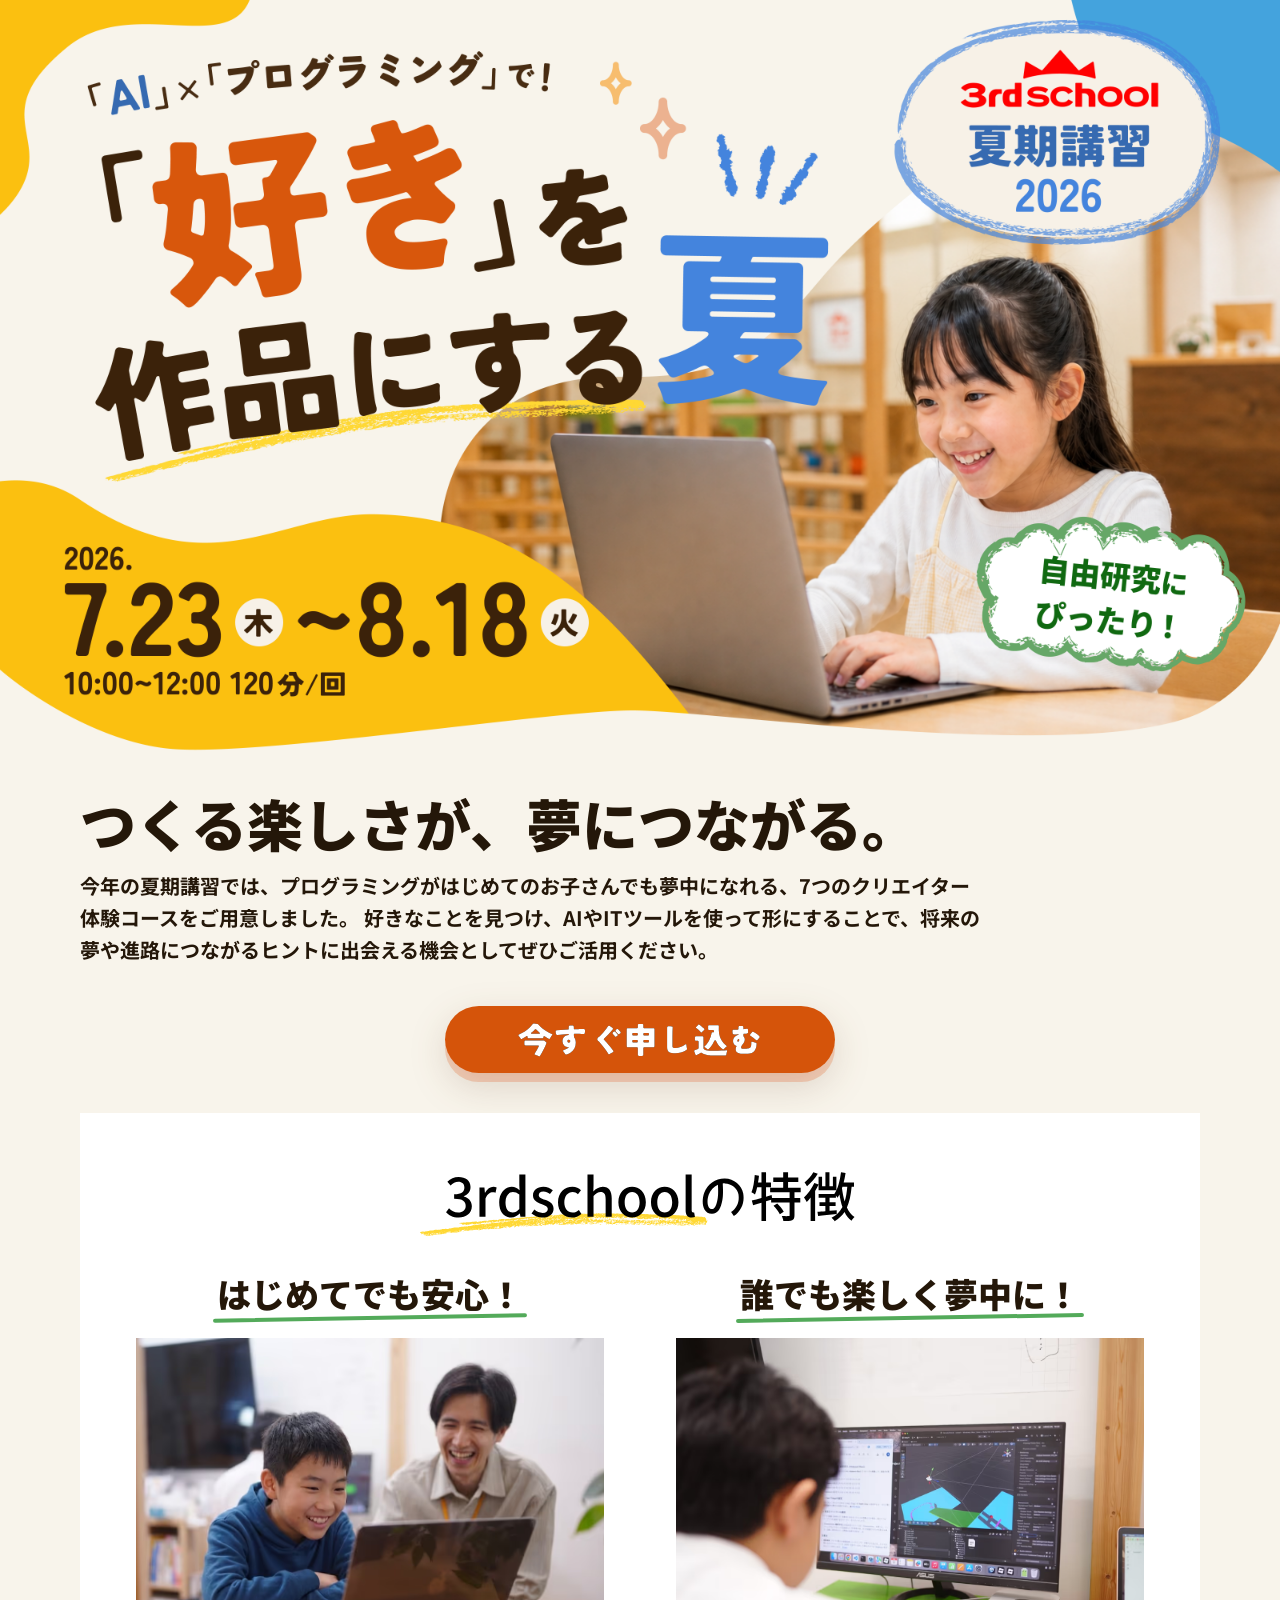
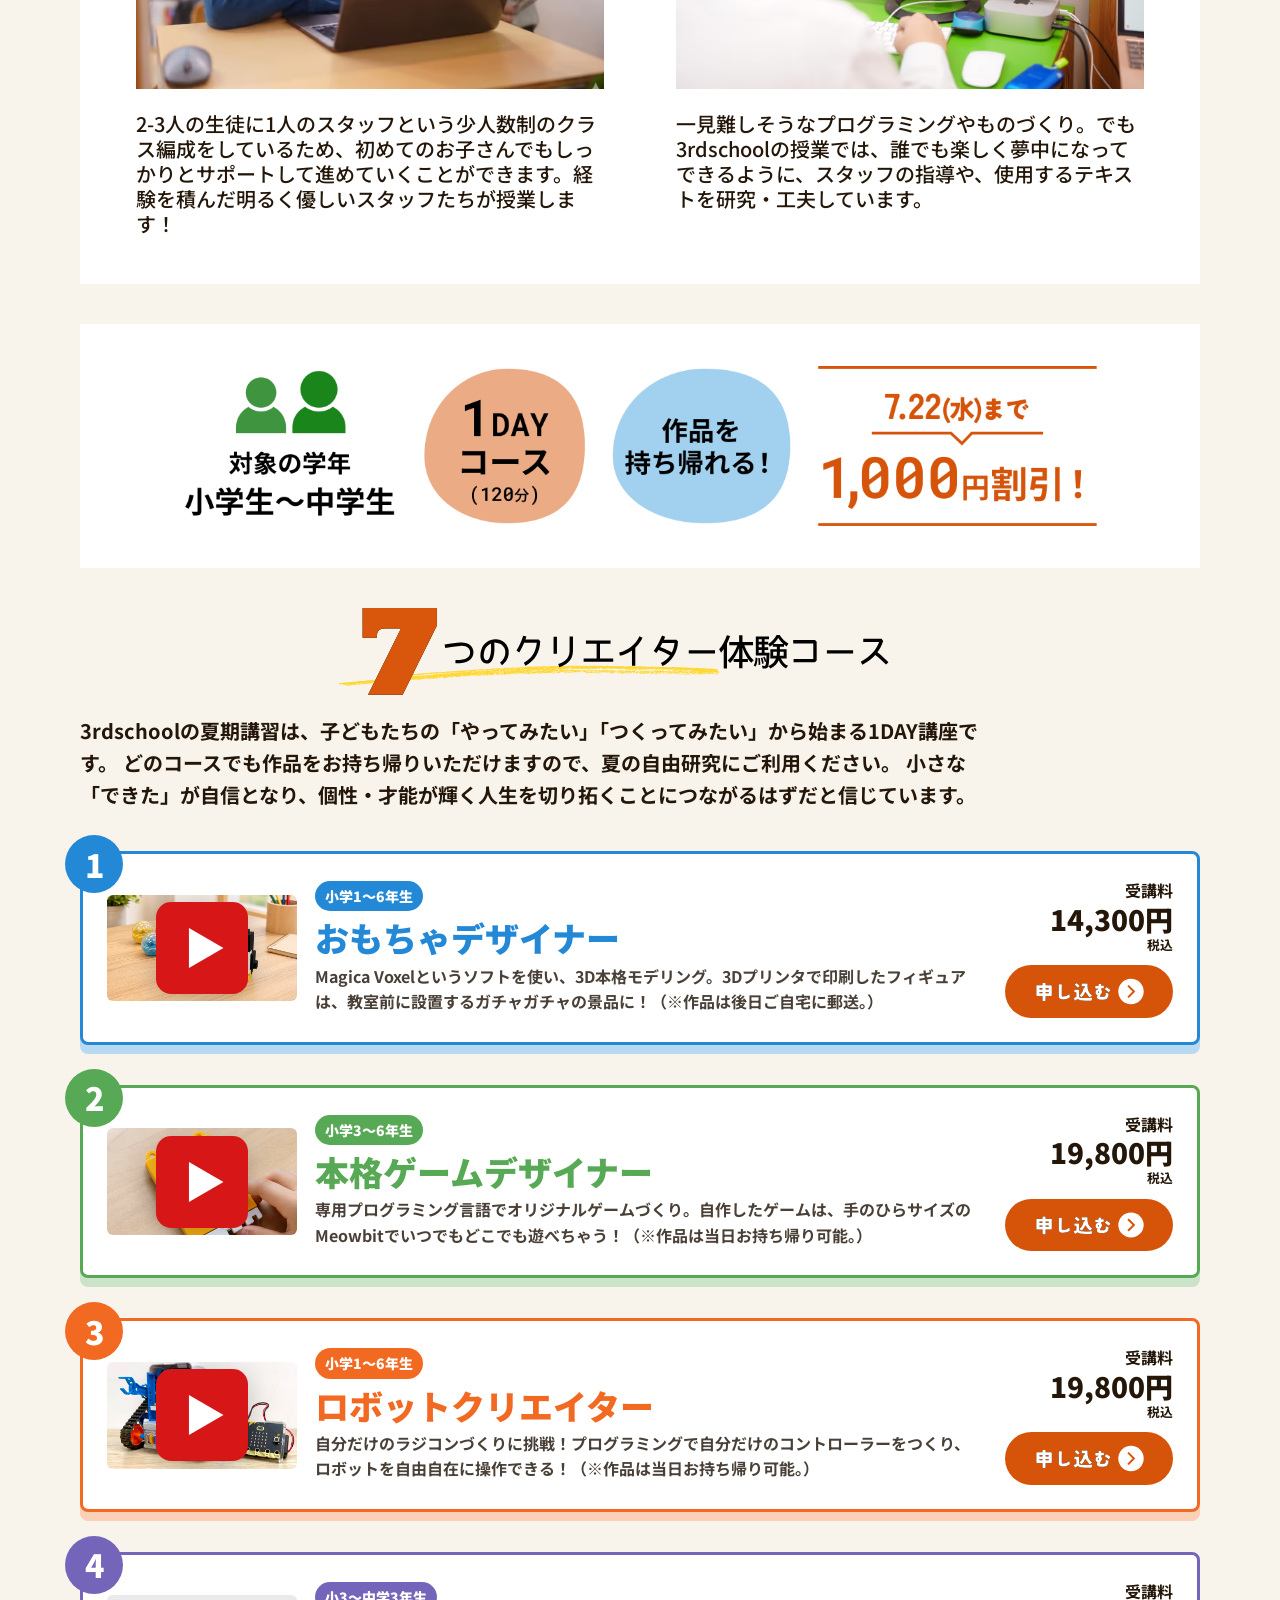
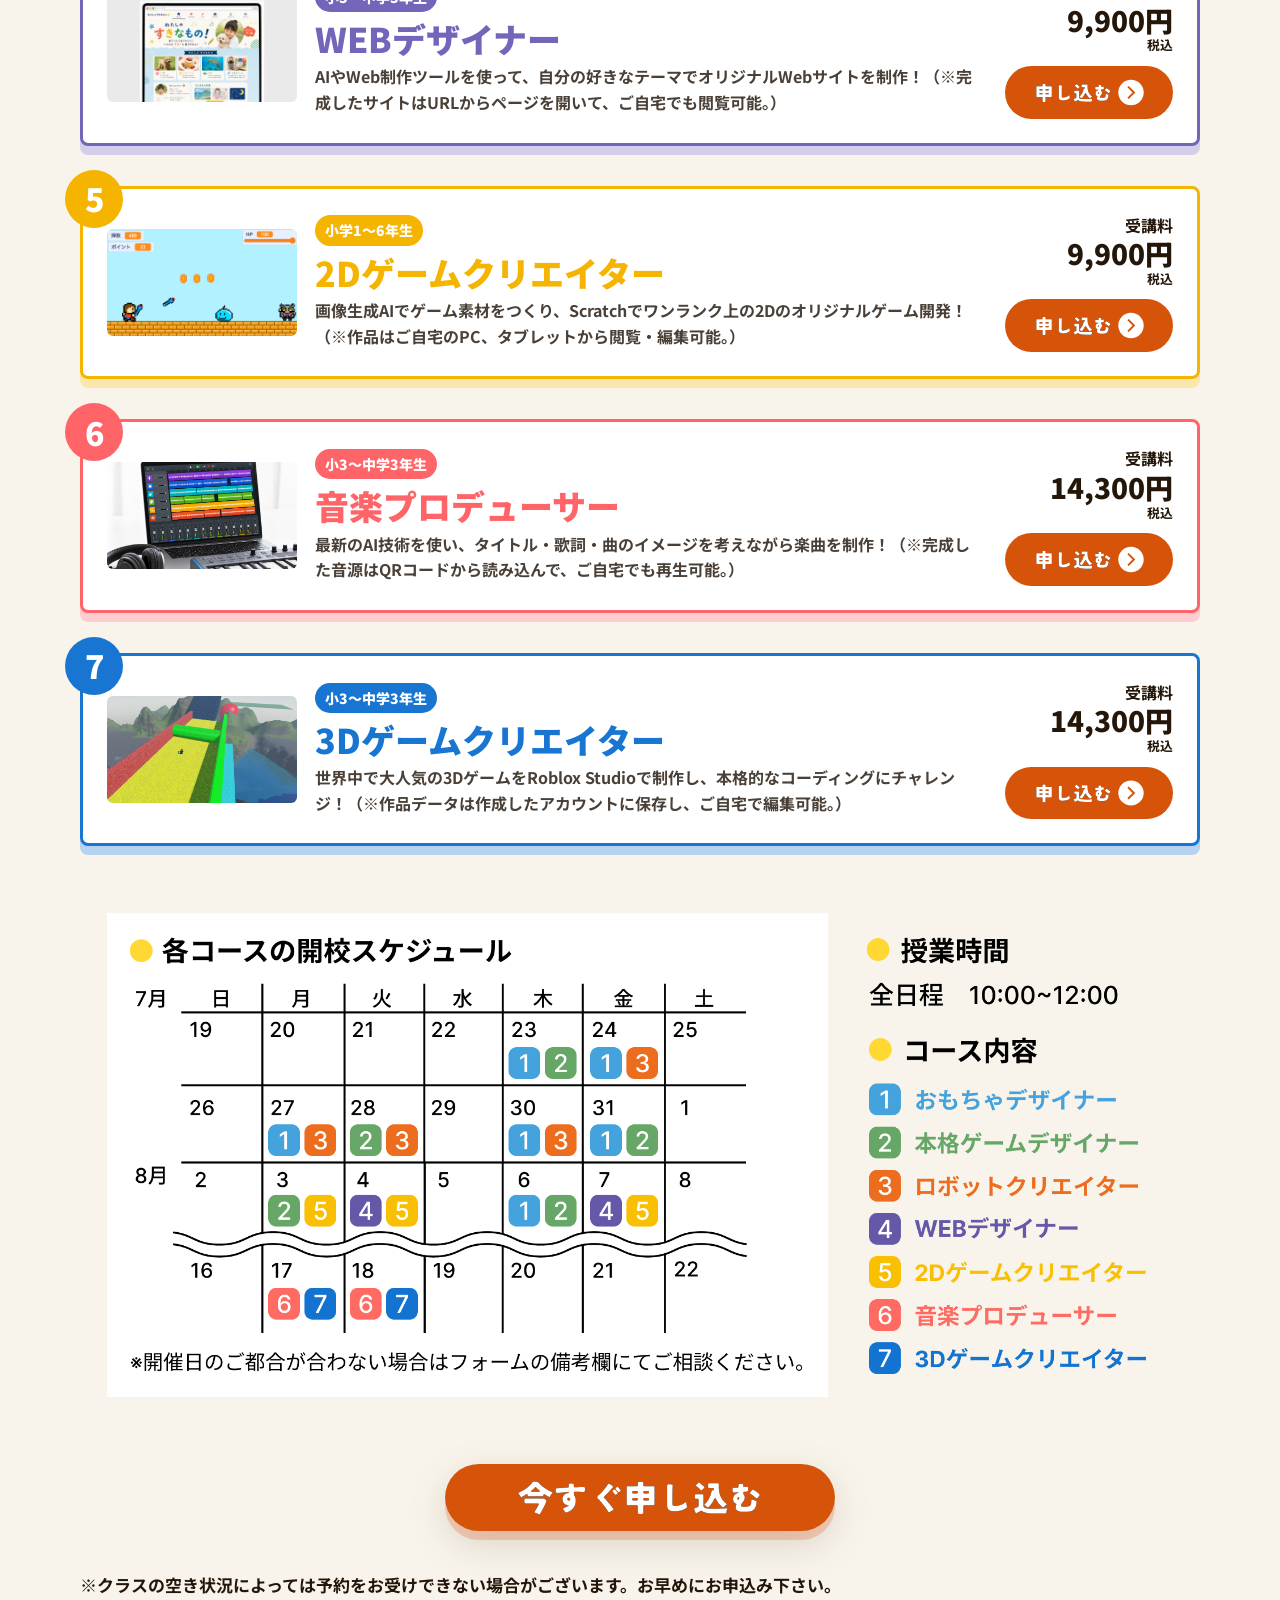
==== commit 803ec481: "feat: おもちゃコースに動画再生リンクを追加" ====
--- a/summer2026/index.html
+++ b/summer2026/index.html
@@ -10,4 +10,4 @@
 3rdschoolの夏期講習は、子どもたちの「やってみたい」「つくってみたい」から始まる1DAY講座です。
         どのコースでも作品をお持ち帰りいただけますので、夏の自由研究にご利用ください。
         小さな「できた」が自信となり、個性・才能が輝く人生を切り拓くことにつながるはずだと信じています。
-</p> </section> <section class="courses" aria-label="コース一覧" data-astro-cid-hf2qwijf> <article class="course-card" style="--course-color: #2389d7" data-astro-cid-hf2qwijf> <div class="course-number" data-astro-cid-hf2qwijf>1</div> <div class="course-media" data-astro-cid-hf2qwijf> <picture data-optimized-picture><source type="image/avif" srcset="/images/summer2026/_optimized/course-toy-320.avif 320w, /images/summer2026/_optimized/course-toy-480.avif 480w, /images/summer2026/_optimized/course-toy-768.avif 768w, /images/summer2026/_optimized/course-toy-1024.avif 1024w, /images/summer2026/_optimized/course-toy-1440.avif 1440w, /images/summer2026/_optimized/course-toy-1672.avif 1672w" sizes="100vw"><source type="image/webp" srcset="/images/summer2026/_optimized/course-toy-320.webp 320w, /images/summer2026/_optimized/course-toy-480.webp 480w, /images/summer2026/_optimized/course-toy-768.webp 768w, /images/summer2026/_optimized/course-toy-1024.webp 1024w, /images/summer2026/_optimized/course-toy-1440.webp 1440w, /images/summer2026/_optimized/course-toy-1672.webp 1672w" sizes="100vw"><img class="course-image" src="/images/summer2026/_optimized/course-toy-1672.jpg" alt="" loading="lazy" data-astro-cid-hf2qwijf srcset="/images/summer2026/_optimized/course-toy-320.jpg 320w, /images/summer2026/_optimized/course-toy-480.jpg 480w, /images/summer2026/_optimized/course-toy-768.jpg 768w, /images/summer2026/_optimized/course-toy-1024.jpg 1024w, /images/summer2026/_optimized/course-toy-1440.jpg 1440w, /images/summer2026/_optimized/course-toy-1672.jpg 1672w" sizes="100vw" width="1672" height="941" decoding="async"></picture> </div> <div class="course-body" data-astro-cid-hf2qwijf> <span class="target" data-astro-cid-hf2qwijf>小学1〜6年生</span> <h3 data-astro-cid-hf2qwijf>おもちゃデザイナー</h3> <p data-astro-cid-hf2qwijf>Magica Voxelというソフトを使い、3D本格モデリング。3Dプリンタで印刷したフィギュアは、教室前に設置するガチャガチャの景品に！（※作品は後日ご自宅に郵送。）</p> </div> <div class="course-footer" data-astro-cid-hf2qwijf> <div class="course-price" data-astro-cid-hf2qwijf> <span data-astro-cid-hf2qwijf>受講料</span> <strong data-astro-cid-hf2qwijf>14,300円</strong> <small data-astro-cid-hf2qwijf>税込</small> </div> <a class="course-apply" href="https://docs.google.com/forms/d/e/1FAIpQLSduN8MooOyiQz0dYgE5mBv_ekLYyKH8mfT1qX-mjgwdYYF5_A/viewform?usp=header" target="_blank" rel="noopener noreferrer" data-astro-cid-hf2qwijf> <img src="/images/summer2026/apply-button-small.svg" alt="おもちゃデザイナーに申し込む" loading="lazy" data-astro-cid-hf2qwijf> </a> </div> </article><article class="course-card" style="--course-color: #58a955" data-astro-cid-hf2qwijf> <div class="course-number" data-astro-cid-hf2qwijf>2</div> <a class="course-media course-video-link" href="https://youtu.be/zS_Z43B3f7M" target="_blank" rel="noopener noreferrer" aria-label="本格ゲームデザイナーの動画を見る" data-astro-cid-hf2qwijf> <picture data-optimized-picture><source type="image/avif" srcset="/images/summer2026/_optimized/course-game-320.avif 320w, /images/summer2026/_optimized/course-game-480.avif 480w, /images/summer2026/_optimized/course-game-768.avif 768w, /images/summer2026/_optimized/course-game-1024.avif 1024w, /images/summer2026/_optimized/course-game-1402.avif 1402w" sizes="100vw"><source type="image/webp" srcset="/images/summer2026/_optimized/course-game-320.webp 320w, /images/summer2026/_optimized/course-game-480.webp 480w, /images/summer2026/_optimized/course-game-768.webp 768w, /images/summer2026/_optimized/course-game-1024.webp 1024w, /images/summer2026/_optimized/course-game-1402.webp 1402w" sizes="100vw"><img class="course-image" src="/images/summer2026/_optimized/course-game-1402.jpg" alt="" loading="lazy" data-astro-cid-hf2qwijf srcset="/images/summer2026/_optimized/course-game-320.jpg 320w, /images/summer2026/_optimized/course-game-480.jpg 480w, /images/summer2026/_optimized/course-game-768.jpg 768w, /images/summer2026/_optimized/course-game-1024.jpg 1024w, /images/summer2026/_optimized/course-game-1402.jpg 1402w" sizes="100vw" width="1402" height="1122" decoding="async"></picture> <img class="course-play-button" src="/images/summer2026/play-button.svg" alt="" aria-hidden="true" loading="lazy" data-astro-cid-hf2qwijf> </a> <div class="course-body" data-astro-cid-hf2qwijf> <span class="target" data-astro-cid-hf2qwijf>小学3〜6年生</span> <h3 data-astro-cid-hf2qwijf>本格ゲームデザイナー</h3> <p data-astro-cid-hf2qwijf>専用プログラミング言語でオリジナルゲームづくり。自作したゲームは、手のひらサイズのMeowbitでいつでもどこでも遊べちゃう！（※作品は当日お持ち帰り可能。）</p> </div> <div class="course-footer" data-astro-cid-hf2qwijf> <div class="course-price" data-astro-cid-hf2qwijf> <span data-astro-cid-hf2qwijf>受講料</span> <strong data-astro-cid-hf2qwijf>19,800円</strong> <small data-astro-cid-hf2qwijf>税込</small> </div> <a class="course-apply" href="https://docs.google.com/forms/d/e/1FAIpQLSduN8MooOyiQz0dYgE5mBv_ekLYyKH8mfT1qX-mjgwdYYF5_A/viewform?usp=header" target="_blank" rel="noopener noreferrer" data-astro-cid-hf2qwijf> <img src="/images/summer2026/apply-button-small.svg" alt="本格ゲームデザイナーに申し込む" loading="lazy" data-astro-cid-hf2qwijf> </a> </div> </article><article class="course-card" style="--course-color: #f26922" data-astro-cid-hf2qwijf> <div class="course-number" data-astro-cid-hf2qwijf>3</div> <a class="course-media course-video-link" href="https://youtu.be/E_K2ymYAsv4" target="_blank" rel="noopener noreferrer" aria-label="ロボットクリエイターの動画を見る" data-astro-cid-hf2qwijf> <picture data-optimized-picture><source type="image/avif" srcset="/images/summer2026/_optimized/course-robot-320.avif 320w, /images/summer2026/_optimized/course-robot-480.avif 480w, /images/summer2026/_optimized/course-robot-768.avif 768w, /images/summer2026/_optimized/course-robot-1024.avif 1024w, /images/summer2026/_optimized/course-robot-1440.avif 1440w, /images/summer2026/_optimized/course-robot-1504.avif 1504w" sizes="100vw"><source type="image/webp" srcset="/images/summer2026/_optimized/course-robot-320.webp 320w, /images/summer2026/_optimized/course-robot-480.webp 480w, /images/summer2026/_optimized/course-robot-768.webp 768w, /images/summer2026/_optimized/course-robot-1024.webp 1024w, /images/summer2026/_optimized/course-robot-1440.webp 1440w, /images/summer2026/_optimized/course-robot-1504.webp 1504w" sizes="100vw"><img class="course-image" src="/images/summer2026/_optimized/course-robot-1504.jpg" alt="" loading="lazy" data-astro-cid-hf2qwijf srcset="/images/summer2026/_optimized/course-robot-320.jpg 320w, /images/summer2026/_optimized/course-robot-480.jpg 480w, /images/summer2026/_optimized/course-robot-768.jpg 768w, /images/summer2026/_optimized/course-robot-1024.jpg 1024w, /images/summer2026/_optimized/course-robot-1440.jpg 1440w, /images/summer2026/_optimized/course-robot-1504.jpg 1504w" sizes="100vw" width="1504" height="1310" decoding="async"></picture> <img class="course-play-button" src="/images/summer2026/play-button.svg" alt="" aria-hidden="true" loading="lazy" data-astro-cid-hf2qwijf> </a> <div class="course-body" data-astro-cid-hf2qwijf> <span class="target" data-astro-cid-hf2qwijf>小学1〜6年生</span> <h3 data-astro-cid-hf2qwijf>ロボットクリエイター</h3> <p data-astro-cid-hf2qwijf>自分だけのラジコンづくりに挑戦！プログラミングで自分だけのコントローラーをつくり、ロボットを自由自在に操作できる！（※作品は当日お持ち帰り可能。）</p> </div> <div class="course-footer" data-astro-cid-hf2qwijf> <div class="course-price" data-astro-cid-hf2qwijf> <span data-astro-cid-hf2qwijf>受講料</span> <strong data-astro-cid-hf2qwijf>19,800円</strong> <small data-astro-cid-hf2qwijf>税込</small> </div> <a class="course-apply" href="https://docs.google.com/forms/d/e/1FAIpQLSduN8MooOyiQz0dYgE5mBv_ekLYyKH8mfT1qX-mjgwdYYF5_A/viewform?usp=header" target="_blank" rel="noopener noreferrer" data-astro-cid-hf2qwijf> <img src="/images/summer2026/apply-button-small.svg" alt="ロボットクリエイターに申し込む" loading="lazy" data-astro-cid-hf2qwijf> </a> </div> </article><article class="course-card" style="--course-color: #7565ba" data-astro-cid-hf2qwijf> <div class="course-number" data-astro-cid-hf2qwijf>4</div> <div class="course-media" data-astro-cid-hf2qwijf> <picture data-optimized-picture><source type="image/avif" srcset="/images/summer2026/_optimized/course-web-320.avif 320w, /images/summer2026/_optimized/course-web-432.avif 432w" sizes="432px"><source type="image/webp" srcset="/images/summer2026/_optimized/course-web-320.webp 320w, /images/summer2026/_optimized/course-web-432.webp 432w" sizes="432px"><img class="course-image" src="/images/summer2026/_optimized/course-web-432.jpg" alt="" loading="lazy" data-astro-cid-hf2qwijf srcset="/images/summer2026/_optimized/course-web-320.jpg 320w, /images/summer2026/_optimized/course-web-432.jpg 432w" sizes="432px" width="432" height="240" decoding="async"></picture> </div> <div class="course-body" data-astro-cid-hf2qwijf> <span class="target" data-astro-cid-hf2qwijf>小3〜中学3年生</span> <h3 data-astro-cid-hf2qwijf>WEBデザイナー</h3> <p data-astro-cid-hf2qwijf>AIやWeb制作ツールを使って、自分の好きなテーマでオリジナルWebサイトを制作！（※完成したサイトはURLからページを開いて、ご自宅でも閲覧可能。）</p> </div> <div class="course-footer" data-astro-cid-hf2qwijf> <div class="course-price" data-astro-cid-hf2qwijf> <span data-astro-cid-hf2qwijf>受講料</span> <strong data-astro-cid-hf2qwijf>9,900円</strong> <small data-astro-cid-hf2qwijf>税込</small> </div> <a class="course-apply" href="https://docs.google.com/forms/d/e/1FAIpQLSduN8MooOyiQz0dYgE5mBv_ekLYyKH8mfT1qX-mjgwdYYF5_A/viewform?usp=header" target="_blank" rel="noopener noreferrer" data-astro-cid-hf2qwijf> <img src="/images/summer2026/apply-button-small.svg" alt="WEBデザイナーに申し込む" loading="lazy" data-astro-cid-hf2qwijf> </a> </div> </article><article class="course-card" style="--course-color: #f4b400" data-astro-cid-hf2qwijf> <div class="course-number" data-astro-cid-hf2qwijf>5</div> <div class="course-media" data-astro-cid-hf2qwijf> <img class="course-image" src="/images/summer2026/course-2d.png" alt="" loading="lazy" data-astro-cid-hf2qwijf> </div> <div class="course-body" data-astro-cid-hf2qwijf> <span class="target" data-astro-cid-hf2qwijf>小学1〜6年生</span> <h3 data-astro-cid-hf2qwijf>2Dゲームクリエイター</h3> <p data-astro-cid-hf2qwijf>画像生成AIでゲーム素材をつくり、Scratchでワンランク上の2Dのオリジナルゲーム開発！（※作品はご自宅のPC、タブレットから閲覧・編集可能。）</p> </div> <div class="course-footer" data-astro-cid-hf2qwijf> <div class="course-price" data-astro-cid-hf2qwijf> <span data-astro-cid-hf2qwijf>受講料</span> <strong data-astro-cid-hf2qwijf>9,900円</strong> <small data-astro-cid-hf2qwijf>税込</small> </div> <a class="course-apply" href="https://docs.google.com/forms/d/e/1FAIpQLSduN8MooOyiQz0dYgE5mBv_ekLYyKH8mfT1qX-mjgwdYYF5_A/viewform?usp=header" target="_blank" rel="noopener noreferrer" data-astro-cid-hf2qwijf> <img src="/images/summer2026/apply-button-small.svg" alt="2Dゲームクリエイターに申し込む" loading="lazy" data-astro-cid-hf2qwijf> </a> </div> </article><article class="course-card" style="--course-color: #ff6469" data-astro-cid-hf2qwijf> <div class="course-number" data-astro-cid-hf2qwijf>6</div> <div class="course-media" data-astro-cid-hf2qwijf> <picture data-optimized-picture><source type="image/avif" srcset="/images/summer2026/_optimized/course-music-320.avif 320w, /images/summer2026/_optimized/course-music-480.avif 480w, /images/summer2026/_optimized/course-music-768.avif 768w, /images/summer2026/_optimized/course-music-1024.avif 1024w, /images/summer2026/_optimized/course-music-1440.avif 1440w, /images/summer2026/_optimized/course-music-1448.avif 1448w" sizes="100vw"><source type="image/webp" srcset="/images/summer2026/_optimized/course-music-320.webp 320w, /images/summer2026/_optimized/course-music-480.webp 480w, /images/summer2026/_optimized/course-music-768.webp 768w, /images/summer2026/_optimized/course-music-1024.webp 1024w, /images/summer2026/_optimized/course-music-1440.webp 1440w, /images/summer2026/_optimized/course-music-1448.webp 1448w" sizes="100vw"><img class="course-image" src="/images/summer2026/_optimized/course-music-1448.jpg" alt="" loading="lazy" data-astro-cid-hf2qwijf srcset="/images/summer2026/_optimized/course-music-320.jpg 320w, /images/summer2026/_optimized/course-music-480.jpg 480w, /images/summer2026/_optimized/course-music-768.jpg 768w, /images/summer2026/_optimized/course-music-1024.jpg 1024w, /images/summer2026/_optimized/course-music-1440.jpg 1440w, /images/summer2026/_optimized/course-music-1448.jpg 1448w" sizes="100vw" width="1448" height="1086" decoding="async"></picture> </div> <div class="course-body" data-astro-cid-hf2qwijf> <span class="target" data-astro-cid-hf2qwijf>小3〜中学3年生</span> <h3 data-astro-cid-hf2qwijf>音楽プロデューサー</h3> <p data-astro-cid-hf2qwijf>最新のAI技術を使い、タイトル・歌詞・曲のイメージを考えながら楽曲を制作！（※完成した音源はQRコードから読み込んで、ご自宅でも再生可能。）</p> </div> <div class="course-footer" data-astro-cid-hf2qwijf> <div class="course-price" data-astro-cid-hf2qwijf> <span data-astro-cid-hf2qwijf>受講料</span> <strong data-astro-cid-hf2qwijf>14,300円</strong> <small data-astro-cid-hf2qwijf>税込</small> </div> <a class="course-apply" href="https://docs.google.com/forms/d/e/1FAIpQLSduN8MooOyiQz0dYgE5mBv_ekLYyKH8mfT1qX-mjgwdYYF5_A/viewform?usp=header" target="_blank" rel="noopener noreferrer" data-astro-cid-hf2qwijf> <img src="/images/summer2026/apply-button-small.svg" alt="音楽プロデューサーに申し込む" loading="lazy" data-astro-cid-hf2qwijf> </a> </div> </article><article class="course-card" style="--course-color: #1875d1" data-astro-cid-hf2qwijf> <div class="course-number" data-astro-cid-hf2qwijf>7</div> <div class="course-media" data-astro-cid-hf2qwijf> <picture data-optimized-picture><source type="image/avif" srcset="/images/summer2026/_optimized/course-3d-320.avif 320w, /images/summer2026/_optimized/course-3d-480.avif 480w, /images/summer2026/_optimized/course-3d-768.avif 768w, /images/summer2026/_optimized/course-3d-1024.avif 1024w, /images/summer2026/_optimized/course-3d-1440.avif 1440w, /images/summer2026/_optimized/course-3d-1882.avif 1882w" sizes="100vw"><source type="image/webp" srcset="/images/summer2026/_optimized/course-3d-320.webp 320w, /images/summer2026/_optimized/course-3d-480.webp 480w, /images/summer2026/_optimized/course-3d-768.webp 768w, /images/summer2026/_optimized/course-3d-1024.webp 1024w, /images/summer2026/_optimized/course-3d-1440.webp 1440w, /images/summer2026/_optimized/course-3d-1882.webp 1882w" sizes="100vw"><img class="course-image" src="/images/summer2026/_optimized/course-3d-1882.jpg" alt="" loading="lazy" data-astro-cid-hf2qwijf srcset="/images/summer2026/_optimized/course-3d-320.jpg 320w, /images/summer2026/_optimized/course-3d-480.jpg 480w, /images/summer2026/_optimized/course-3d-768.jpg 768w, /images/summer2026/_optimized/course-3d-1024.jpg 1024w, /images/summer2026/_optimized/course-3d-1440.jpg 1440w, /images/summer2026/_optimized/course-3d-1882.jpg 1882w" sizes="100vw" width="1882" height="1302" decoding="async"></picture> </div> <div class="course-body" data-astro-cid-hf2qwijf> <span class="target" data-astro-cid-hf2qwijf>小3〜中学3年生</span> <h3 data-astro-cid-hf2qwijf>3Dゲームクリエイター</h3> <p data-astro-cid-hf2qwijf>世界中で大人気の3DゲームをRoblox Studioで制作し、本格的なコーディングにチャレンジ！（※作品データは作成したアカウントに保存し、ご自宅で編集可能。）</p> </div> <div class="course-footer" data-astro-cid-hf2qwijf> <div class="course-price" data-astro-cid-hf2qwijf> <span data-astro-cid-hf2qwijf>受講料</span> <strong data-astro-cid-hf2qwijf>14,300円</strong> <small data-astro-cid-hf2qwijf>税込</small> </div> <a class="course-apply" href="https://docs.google.com/forms/d/e/1FAIpQLSduN8MooOyiQz0dYgE5mBv_ekLYyKH8mfT1qX-mjgwdYYF5_A/viewform?usp=header" target="_blank" rel="noopener noreferrer" data-astro-cid-hf2qwijf> <img src="/images/summer2026/apply-button-small.svg" alt="3Dゲームクリエイターに申し込む" loading="lazy" data-astro-cid-hf2qwijf> </a> </div> </article> </section> <section class="info-grid" aria-label="開催情報" data-astro-cid-hf2qwijf> <article class="info-card schedule-card" data-astro-cid-hf2qwijf> <picture data-astro-cid-hf2qwijf> <source media="(min-width: 768px)" srcset="/images/summer2026/schedule-form-pc.png" data-astro-cid-hf2qwijf> <img src="/images/summer2026/schedule-form-sp.jpg" alt="2026年7月から8月の各コース開校スケジュール、授業時間、コース内容" loading="lazy" data-astro-cid-hf2qwijf> </picture> </article> </section> <section class="apply-visual apply-visual-bottom" aria-label="夏期講習のお申込み" data-astro-cid-hf2qwijf> <a href="https://docs.google.com/forms/d/e/1FAIpQLSduN8MooOyiQz0dYgE5mBv_ekLYyKH8mfT1qX-mjgwdYYF5_A/viewform?usp=header" target="_blank" rel="noopener noreferrer" data-astro-cid-hf2qwijf> <img src="/images/summer2026/apply-button.svg" alt="今すぐ申し込む" data-astro-cid-hf2qwijf> </a> </section> <section class="closing-note" aria-label="お申込みに関する注意事項" data-astro-cid-hf2qwijf> <p data-astro-cid-hf2qwijf>※クラスの空き状況によっては予約をお受けできない場合がございます。お早めにお申込み下さい。</p> </section> </main>  </body></html>  <script type="module">const n=()=>{const e=Math.ceil(document.documentElement.scrollHeight);window.parent?.postMessage({type:"thirdschool-summer2026-height",height:e},"*")},t=()=>{window.requestAnimationFrame(()=>{n(),window.setTimeout(n,250),window.setTimeout(n,1e3)})};window.addEventListener("load",t);window.addEventListener("resize",t);if("ResizeObserver"in window){const e=new ResizeObserver(t);e.observe(document.body),e.observe(document.documentElement)}t();</script>+</p> </section> <section class="courses" aria-label="コース一覧" data-astro-cid-hf2qwijf> <article class="course-card" style="--course-color: #2389d7" data-astro-cid-hf2qwijf> <div class="course-number" data-astro-cid-hf2qwijf>1</div> <a class="course-media course-video-link" href="https://youtu.be/-Th_fLMg3TQ" target="_blank" rel="noopener noreferrer" aria-label="おもちゃデザイナーの動画を見る" data-astro-cid-hf2qwijf> <picture data-optimized-picture><source type="image/avif" srcset="/images/summer2026/_optimized/course-toy-320.avif 320w, /images/summer2026/_optimized/course-toy-480.avif 480w, /images/summer2026/_optimized/course-toy-768.avif 768w, /images/summer2026/_optimized/course-toy-1024.avif 1024w, /images/summer2026/_optimized/course-toy-1440.avif 1440w, /images/summer2026/_optimized/course-toy-1672.avif 1672w" sizes="100vw"><source type="image/webp" srcset="/images/summer2026/_optimized/course-toy-320.webp 320w, /images/summer2026/_optimized/course-toy-480.webp 480w, /images/summer2026/_optimized/course-toy-768.webp 768w, /images/summer2026/_optimized/course-toy-1024.webp 1024w, /images/summer2026/_optimized/course-toy-1440.webp 1440w, /images/summer2026/_optimized/course-toy-1672.webp 1672w" sizes="100vw"><img class="course-image" src="/images/summer2026/_optimized/course-toy-1672.jpg" alt="" loading="lazy" data-astro-cid-hf2qwijf srcset="/images/summer2026/_optimized/course-toy-320.jpg 320w, /images/summer2026/_optimized/course-toy-480.jpg 480w, /images/summer2026/_optimized/course-toy-768.jpg 768w, /images/summer2026/_optimized/course-toy-1024.jpg 1024w, /images/summer2026/_optimized/course-toy-1440.jpg 1440w, /images/summer2026/_optimized/course-toy-1672.jpg 1672w" sizes="100vw" width="1672" height="941" decoding="async"></picture> <img class="course-play-button" src="/images/summer2026/play-button.svg" alt="" aria-hidden="true" loading="lazy" data-astro-cid-hf2qwijf> </a> <div class="course-body" data-astro-cid-hf2qwijf> <span class="target" data-astro-cid-hf2qwijf>小学1〜6年生</span> <h3 data-astro-cid-hf2qwijf>おもちゃデザイナー</h3> <p data-astro-cid-hf2qwijf>Magica Voxelというソフトを使い、3D本格モデリング。3Dプリンタで印刷したフィギュアは、教室前に設置するガチャガチャの景品に！（※作品は後日ご自宅に郵送。）</p> </div> <div class="course-footer" data-astro-cid-hf2qwijf> <div class="course-price" data-astro-cid-hf2qwijf> <span data-astro-cid-hf2qwijf>受講料</span> <strong data-astro-cid-hf2qwijf>14,300円</strong> <small data-astro-cid-hf2qwijf>税込</small> </div> <a class="course-apply" href="https://docs.google.com/forms/d/e/1FAIpQLSduN8MooOyiQz0dYgE5mBv_ekLYyKH8mfT1qX-mjgwdYYF5_A/viewform?usp=header" target="_blank" rel="noopener noreferrer" data-astro-cid-hf2qwijf> <img src="/images/summer2026/apply-button-small.svg" alt="おもちゃデザイナーに申し込む" loading="lazy" data-astro-cid-hf2qwijf> </a> </div> </article><article class="course-card" style="--course-color: #58a955" data-astro-cid-hf2qwijf> <div class="course-number" data-astro-cid-hf2qwijf>2</div> <a class="course-media course-video-link" href="https://youtu.be/zS_Z43B3f7M" target="_blank" rel="noopener noreferrer" aria-label="本格ゲームデザイナーの動画を見る" data-astro-cid-hf2qwijf> <picture data-optimized-picture><source type="image/avif" srcset="/images/summer2026/_optimized/course-game-320.avif 320w, /images/summer2026/_optimized/course-game-480.avif 480w, /images/summer2026/_optimized/course-game-768.avif 768w, /images/summer2026/_optimized/course-game-1024.avif 1024w, /images/summer2026/_optimized/course-game-1402.avif 1402w" sizes="100vw"><source type="image/webp" srcset="/images/summer2026/_optimized/course-game-320.webp 320w, /images/summer2026/_optimized/course-game-480.webp 480w, /images/summer2026/_optimized/course-game-768.webp 768w, /images/summer2026/_optimized/course-game-1024.webp 1024w, /images/summer2026/_optimized/course-game-1402.webp 1402w" sizes="100vw"><img class="course-image" src="/images/summer2026/_optimized/course-game-1402.jpg" alt="" loading="lazy" data-astro-cid-hf2qwijf srcset="/images/summer2026/_optimized/course-game-320.jpg 320w, /images/summer2026/_optimized/course-game-480.jpg 480w, /images/summer2026/_optimized/course-game-768.jpg 768w, /images/summer2026/_optimized/course-game-1024.jpg 1024w, /images/summer2026/_optimized/course-game-1402.jpg 1402w" sizes="100vw" width="1402" height="1122" decoding="async"></picture> <img class="course-play-button" src="/images/summer2026/play-button.svg" alt="" aria-hidden="true" loading="lazy" data-astro-cid-hf2qwijf> </a> <div class="course-body" data-astro-cid-hf2qwijf> <span class="target" data-astro-cid-hf2qwijf>小学3〜6年生</span> <h3 data-astro-cid-hf2qwijf>本格ゲームデザイナー</h3> <p data-astro-cid-hf2qwijf>専用プログラミング言語でオリジナルゲームづくり。自作したゲームは、手のひらサイズのMeowbitでいつでもどこでも遊べちゃう！（※作品は当日お持ち帰り可能。）</p> </div> <div class="course-footer" data-astro-cid-hf2qwijf> <div class="course-price" data-astro-cid-hf2qwijf> <span data-astro-cid-hf2qwijf>受講料</span> <strong data-astro-cid-hf2qwijf>19,800円</strong> <small data-astro-cid-hf2qwijf>税込</small> </div> <a class="course-apply" href="https://docs.google.com/forms/d/e/1FAIpQLSduN8MooOyiQz0dYgE5mBv_ekLYyKH8mfT1qX-mjgwdYYF5_A/viewform?usp=header" target="_blank" rel="noopener noreferrer" data-astro-cid-hf2qwijf> <img src="/images/summer2026/apply-button-small.svg" alt="本格ゲームデザイナーに申し込む" loading="lazy" data-astro-cid-hf2qwijf> </a> </div> </article><article class="course-card" style="--course-color: #f26922" data-astro-cid-hf2qwijf> <div class="course-number" data-astro-cid-hf2qwijf>3</div> <a class="course-media course-video-link" href="https://youtu.be/E_K2ymYAsv4" target="_blank" rel="noopener noreferrer" aria-label="ロボットクリエイターの動画を見る" data-astro-cid-hf2qwijf> <picture data-optimized-picture><source type="image/avif" srcset="/images/summer2026/_optimized/course-robot-320.avif 320w, /images/summer2026/_optimized/course-robot-480.avif 480w, /images/summer2026/_optimized/course-robot-768.avif 768w, /images/summer2026/_optimized/course-robot-1024.avif 1024w, /images/summer2026/_optimized/course-robot-1440.avif 1440w, /images/summer2026/_optimized/course-robot-1504.avif 1504w" sizes="100vw"><source type="image/webp" srcset="/images/summer2026/_optimized/course-robot-320.webp 320w, /images/summer2026/_optimized/course-robot-480.webp 480w, /images/summer2026/_optimized/course-robot-768.webp 768w, /images/summer2026/_optimized/course-robot-1024.webp 1024w, /images/summer2026/_optimized/course-robot-1440.webp 1440w, /images/summer2026/_optimized/course-robot-1504.webp 1504w" sizes="100vw"><img class="course-image" src="/images/summer2026/_optimized/course-robot-1504.jpg" alt="" loading="lazy" data-astro-cid-hf2qwijf srcset="/images/summer2026/_optimized/course-robot-320.jpg 320w, /images/summer2026/_optimized/course-robot-480.jpg 480w, /images/summer2026/_optimized/course-robot-768.jpg 768w, /images/summer2026/_optimized/course-robot-1024.jpg 1024w, /images/summer2026/_optimized/course-robot-1440.jpg 1440w, /images/summer2026/_optimized/course-robot-1504.jpg 1504w" sizes="100vw" width="1504" height="1310" decoding="async"></picture> <img class="course-play-button" src="/images/summer2026/play-button.svg" alt="" aria-hidden="true" loading="lazy" data-astro-cid-hf2qwijf> </a> <div class="course-body" data-astro-cid-hf2qwijf> <span class="target" data-astro-cid-hf2qwijf>小学1〜6年生</span> <h3 data-astro-cid-hf2qwijf>ロボットクリエイター</h3> <p data-astro-cid-hf2qwijf>自分だけのラジコンづくりに挑戦！プログラミングで自分だけのコントローラーをつくり、ロボットを自由自在に操作できる！（※作品は当日お持ち帰り可能。）</p> </div> <div class="course-footer" data-astro-cid-hf2qwijf> <div class="course-price" data-astro-cid-hf2qwijf> <span data-astro-cid-hf2qwijf>受講料</span> <strong data-astro-cid-hf2qwijf>19,800円</strong> <small data-astro-cid-hf2qwijf>税込</small> </div> <a class="course-apply" href="https://docs.google.com/forms/d/e/1FAIpQLSduN8MooOyiQz0dYgE5mBv_ekLYyKH8mfT1qX-mjgwdYYF5_A/viewform?usp=header" target="_blank" rel="noopener noreferrer" data-astro-cid-hf2qwijf> <img src="/images/summer2026/apply-button-small.svg" alt="ロボットクリエイターに申し込む" loading="lazy" data-astro-cid-hf2qwijf> </a> </div> </article><article class="course-card" style="--course-color: #7565ba" data-astro-cid-hf2qwijf> <div class="course-number" data-astro-cid-hf2qwijf>4</div> <div class="course-media" data-astro-cid-hf2qwijf> <picture data-optimized-picture><source type="image/avif" srcset="/images/summer2026/_optimized/course-web-320.avif 320w, /images/summer2026/_optimized/course-web-432.avif 432w" sizes="432px"><source type="image/webp" srcset="/images/summer2026/_optimized/course-web-320.webp 320w, /images/summer2026/_optimized/course-web-432.webp 432w" sizes="432px"><img class="course-image" src="/images/summer2026/_optimized/course-web-432.jpg" alt="" loading="lazy" data-astro-cid-hf2qwijf srcset="/images/summer2026/_optimized/course-web-320.jpg 320w, /images/summer2026/_optimized/course-web-432.jpg 432w" sizes="432px" width="432" height="240" decoding="async"></picture> </div> <div class="course-body" data-astro-cid-hf2qwijf> <span class="target" data-astro-cid-hf2qwijf>小3〜中学3年生</span> <h3 data-astro-cid-hf2qwijf>WEBデザイナー</h3> <p data-astro-cid-hf2qwijf>AIやWeb制作ツールを使って、自分の好きなテーマでオリジナルWebサイトを制作！（※完成したサイトはURLからページを開いて、ご自宅でも閲覧可能。）</p> </div> <div class="course-footer" data-astro-cid-hf2qwijf> <div class="course-price" data-astro-cid-hf2qwijf> <span data-astro-cid-hf2qwijf>受講料</span> <strong data-astro-cid-hf2qwijf>9,900円</strong> <small data-astro-cid-hf2qwijf>税込</small> </div> <a class="course-apply" href="https://docs.google.com/forms/d/e/1FAIpQLSduN8MooOyiQz0dYgE5mBv_ekLYyKH8mfT1qX-mjgwdYYF5_A/viewform?usp=header" target="_blank" rel="noopener noreferrer" data-astro-cid-hf2qwijf> <img src="/images/summer2026/apply-button-small.svg" alt="WEBデザイナーに申し込む" loading="lazy" data-astro-cid-hf2qwijf> </a> </div> </article><article class="course-card" style="--course-color: #f4b400" data-astro-cid-hf2qwijf> <div class="course-number" data-astro-cid-hf2qwijf>5</div> <div class="course-media" data-astro-cid-hf2qwijf> <img class="course-image" src="/images/summer2026/course-2d.png" alt="" loading="lazy" data-astro-cid-hf2qwijf> </div> <div class="course-body" data-astro-cid-hf2qwijf> <span class="target" data-astro-cid-hf2qwijf>小学1〜6年生</span> <h3 data-astro-cid-hf2qwijf>2Dゲームクリエイター</h3> <p data-astro-cid-hf2qwijf>画像生成AIでゲーム素材をつくり、Scratchでワンランク上の2Dのオリジナルゲーム開発！（※作品はご自宅のPC、タブレットから閲覧・編集可能。）</p> </div> <div class="course-footer" data-astro-cid-hf2qwijf> <div class="course-price" data-astro-cid-hf2qwijf> <span data-astro-cid-hf2qwijf>受講料</span> <strong data-astro-cid-hf2qwijf>9,900円</strong> <small data-astro-cid-hf2qwijf>税込</small> </div> <a class="course-apply" href="https://docs.google.com/forms/d/e/1FAIpQLSduN8MooOyiQz0dYgE5mBv_ekLYyKH8mfT1qX-mjgwdYYF5_A/viewform?usp=header" target="_blank" rel="noopener noreferrer" data-astro-cid-hf2qwijf> <img src="/images/summer2026/apply-button-small.svg" alt="2Dゲームクリエイターに申し込む" loading="lazy" data-astro-cid-hf2qwijf> </a> </div> </article><article class="course-card" style="--course-color: #ff6469" data-astro-cid-hf2qwijf> <div class="course-number" data-astro-cid-hf2qwijf>6</div> <div class="course-media" data-astro-cid-hf2qwijf> <picture data-optimized-picture><source type="image/avif" srcset="/images/summer2026/_optimized/course-music-320.avif 320w, /images/summer2026/_optimized/course-music-480.avif 480w, /images/summer2026/_optimized/course-music-768.avif 768w, /images/summer2026/_optimized/course-music-1024.avif 1024w, /images/summer2026/_optimized/course-music-1440.avif 1440w, /images/summer2026/_optimized/course-music-1448.avif 1448w" sizes="100vw"><source type="image/webp" srcset="/images/summer2026/_optimized/course-music-320.webp 320w, /images/summer2026/_optimized/course-music-480.webp 480w, /images/summer2026/_optimized/course-music-768.webp 768w, /images/summer2026/_optimized/course-music-1024.webp 1024w, /images/summer2026/_optimized/course-music-1440.webp 1440w, /images/summer2026/_optimized/course-music-1448.webp 1448w" sizes="100vw"><img class="course-image" src="/images/summer2026/_optimized/course-music-1448.jpg" alt="" loading="lazy" data-astro-cid-hf2qwijf srcset="/images/summer2026/_optimized/course-music-320.jpg 320w, /images/summer2026/_optimized/course-music-480.jpg 480w, /images/summer2026/_optimized/course-music-768.jpg 768w, /images/summer2026/_optimized/course-music-1024.jpg 1024w, /images/summer2026/_optimized/course-music-1440.jpg 1440w, /images/summer2026/_optimized/course-music-1448.jpg 1448w" sizes="100vw" width="1448" height="1086" decoding="async"></picture> </div> <div class="course-body" data-astro-cid-hf2qwijf> <span class="target" data-astro-cid-hf2qwijf>小3〜中学3年生</span> <h3 data-astro-cid-hf2qwijf>音楽プロデューサー</h3> <p data-astro-cid-hf2qwijf>最新のAI技術を使い、タイトル・歌詞・曲のイメージを考えながら楽曲を制作！（※完成した音源はQRコードから読み込んで、ご自宅でも再生可能。）</p> </div> <div class="course-footer" data-astro-cid-hf2qwijf> <div class="course-price" data-astro-cid-hf2qwijf> <span data-astro-cid-hf2qwijf>受講料</span> <strong data-astro-cid-hf2qwijf>14,300円</strong> <small data-astro-cid-hf2qwijf>税込</small> </div> <a class="course-apply" href="https://docs.google.com/forms/d/e/1FAIpQLSduN8MooOyiQz0dYgE5mBv_ekLYyKH8mfT1qX-mjgwdYYF5_A/viewform?usp=header" target="_blank" rel="noopener noreferrer" data-astro-cid-hf2qwijf> <img src="/images/summer2026/apply-button-small.svg" alt="音楽プロデューサーに申し込む" loading="lazy" data-astro-cid-hf2qwijf> </a> </div> </article><article class="course-card" style="--course-color: #1875d1" data-astro-cid-hf2qwijf> <div class="course-number" data-astro-cid-hf2qwijf>7</div> <div class="course-media" data-astro-cid-hf2qwijf> <picture data-optimized-picture><source type="image/avif" srcset="/images/summer2026/_optimized/course-3d-320.avif 320w, /images/summer2026/_optimized/course-3d-480.avif 480w, /images/summer2026/_optimized/course-3d-768.avif 768w, /images/summer2026/_optimized/course-3d-1024.avif 1024w, /images/summer2026/_optimized/course-3d-1440.avif 1440w, /images/summer2026/_optimized/course-3d-1882.avif 1882w" sizes="100vw"><source type="image/webp" srcset="/images/summer2026/_optimized/course-3d-320.webp 320w, /images/summer2026/_optimized/course-3d-480.webp 480w, /images/summer2026/_optimized/course-3d-768.webp 768w, /images/summer2026/_optimized/course-3d-1024.webp 1024w, /images/summer2026/_optimized/course-3d-1440.webp 1440w, /images/summer2026/_optimized/course-3d-1882.webp 1882w" sizes="100vw"><img class="course-image" src="/images/summer2026/_optimized/course-3d-1882.jpg" alt="" loading="lazy" data-astro-cid-hf2qwijf srcset="/images/summer2026/_optimized/course-3d-320.jpg 320w, /images/summer2026/_optimized/course-3d-480.jpg 480w, /images/summer2026/_optimized/course-3d-768.jpg 768w, /images/summer2026/_optimized/course-3d-1024.jpg 1024w, /images/summer2026/_optimized/course-3d-1440.jpg 1440w, /images/summer2026/_optimized/course-3d-1882.jpg 1882w" sizes="100vw" width="1882" height="1302" decoding="async"></picture> </div> <div class="course-body" data-astro-cid-hf2qwijf> <span class="target" data-astro-cid-hf2qwijf>小3〜中学3年生</span> <h3 data-astro-cid-hf2qwijf>3Dゲームクリエイター</h3> <p data-astro-cid-hf2qwijf>世界中で大人気の3DゲームをRoblox Studioで制作し、本格的なコーディングにチャレンジ！（※作品データは作成したアカウントに保存し、ご自宅で編集可能。）</p> </div> <div class="course-footer" data-astro-cid-hf2qwijf> <div class="course-price" data-astro-cid-hf2qwijf> <span data-astro-cid-hf2qwijf>受講料</span> <strong data-astro-cid-hf2qwijf>14,300円</strong> <small data-astro-cid-hf2qwijf>税込</small> </div> <a class="course-apply" href="https://docs.google.com/forms/d/e/1FAIpQLSduN8MooOyiQz0dYgE5mBv_ekLYyKH8mfT1qX-mjgwdYYF5_A/viewform?usp=header" target="_blank" rel="noopener noreferrer" data-astro-cid-hf2qwijf> <img src="/images/summer2026/apply-button-small.svg" alt="3Dゲームクリエイターに申し込む" loading="lazy" data-astro-cid-hf2qwijf> </a> </div> </article> </section> <section class="info-grid" aria-label="開催情報" data-astro-cid-hf2qwijf> <article class="info-card schedule-card" data-astro-cid-hf2qwijf> <picture data-astro-cid-hf2qwijf> <source media="(min-width: 768px)" srcset="/images/summer2026/schedule-form-pc.png" data-astro-cid-hf2qwijf> <img src="/images/summer2026/schedule-form-sp.jpg" alt="2026年7月から8月の各コース開校スケジュール、授業時間、コース内容" loading="lazy" data-astro-cid-hf2qwijf> </picture> </article> </section> <section class="apply-visual apply-visual-bottom" aria-label="夏期講習のお申込み" data-astro-cid-hf2qwijf> <a href="https://docs.google.com/forms/d/e/1FAIpQLSduN8MooOyiQz0dYgE5mBv_ekLYyKH8mfT1qX-mjgwdYYF5_A/viewform?usp=header" target="_blank" rel="noopener noreferrer" data-astro-cid-hf2qwijf> <img src="/images/summer2026/apply-button.svg" alt="今すぐ申し込む" data-astro-cid-hf2qwijf> </a> </section> <section class="closing-note" aria-label="お申込みに関する注意事項" data-astro-cid-hf2qwijf> <p data-astro-cid-hf2qwijf>※クラスの空き状況によっては予約をお受けできない場合がございます。お早めにお申込み下さい。</p> </section> </main>  </body></html>  <script type="module">const n=()=>{const e=Math.ceil(document.documentElement.scrollHeight);window.parent?.postMessage({type:"thirdschool-summer2026-height",height:e},"*")},t=()=>{window.requestAnimationFrame(()=>{n(),window.setTimeout(n,250),window.setTimeout(n,1e3)})};window.addEventListener("load",t);window.addEventListener("resize",t);if("ResizeObserver"in window){const e=new ResizeObserver(t);e.observe(document.body),e.observe(document.documentElement)}t();</script>
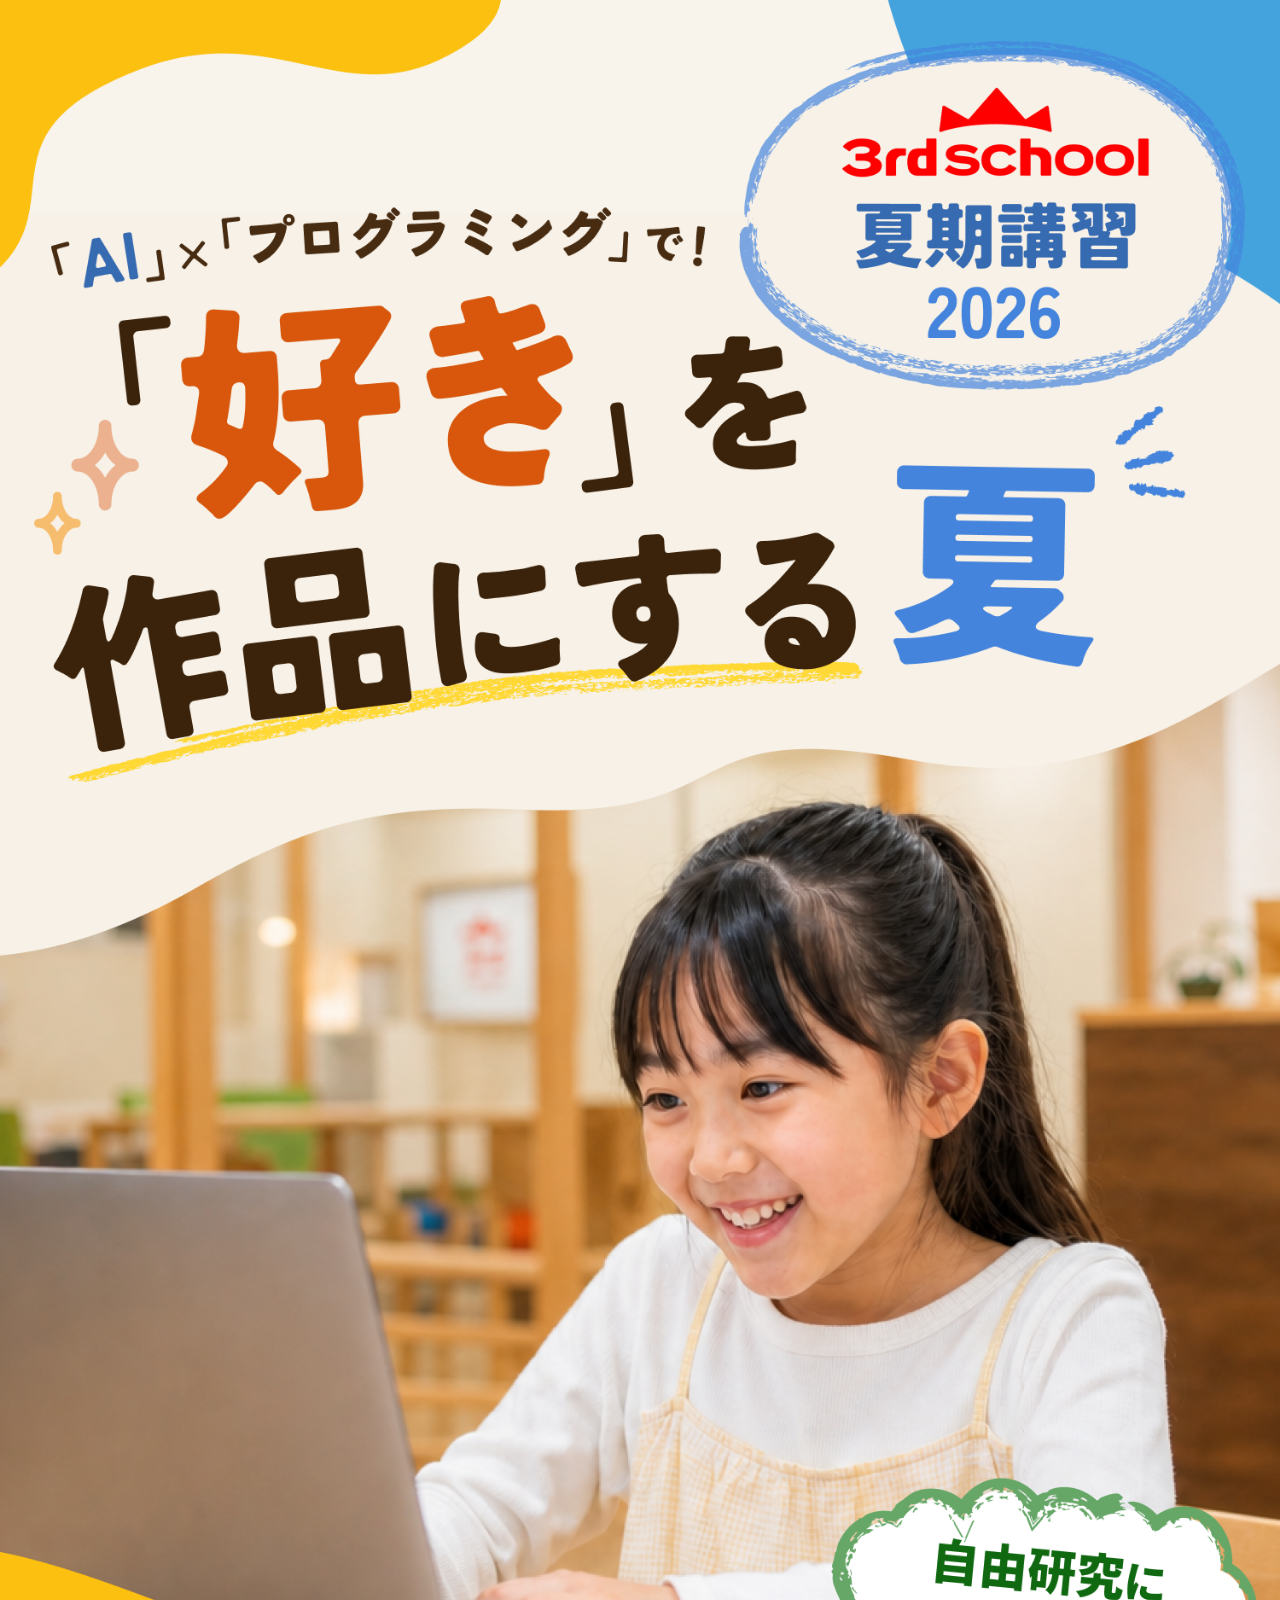
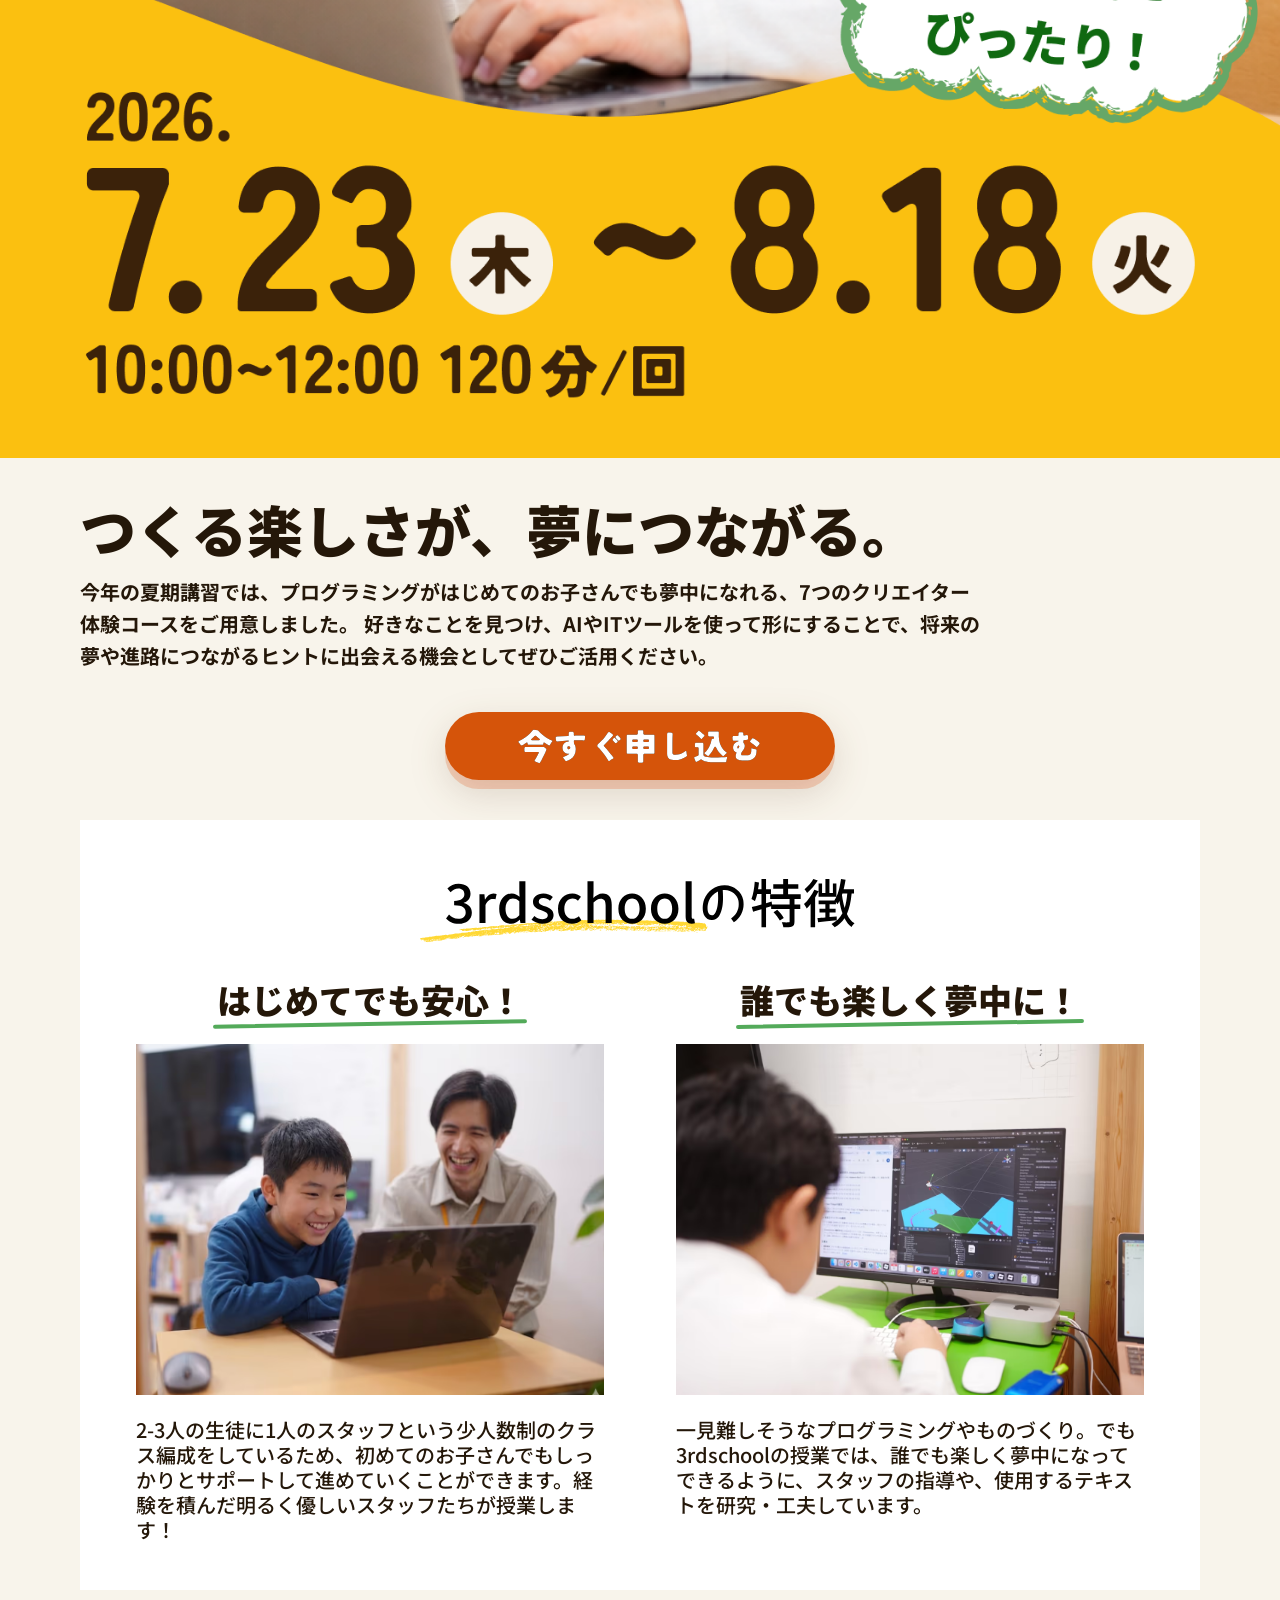
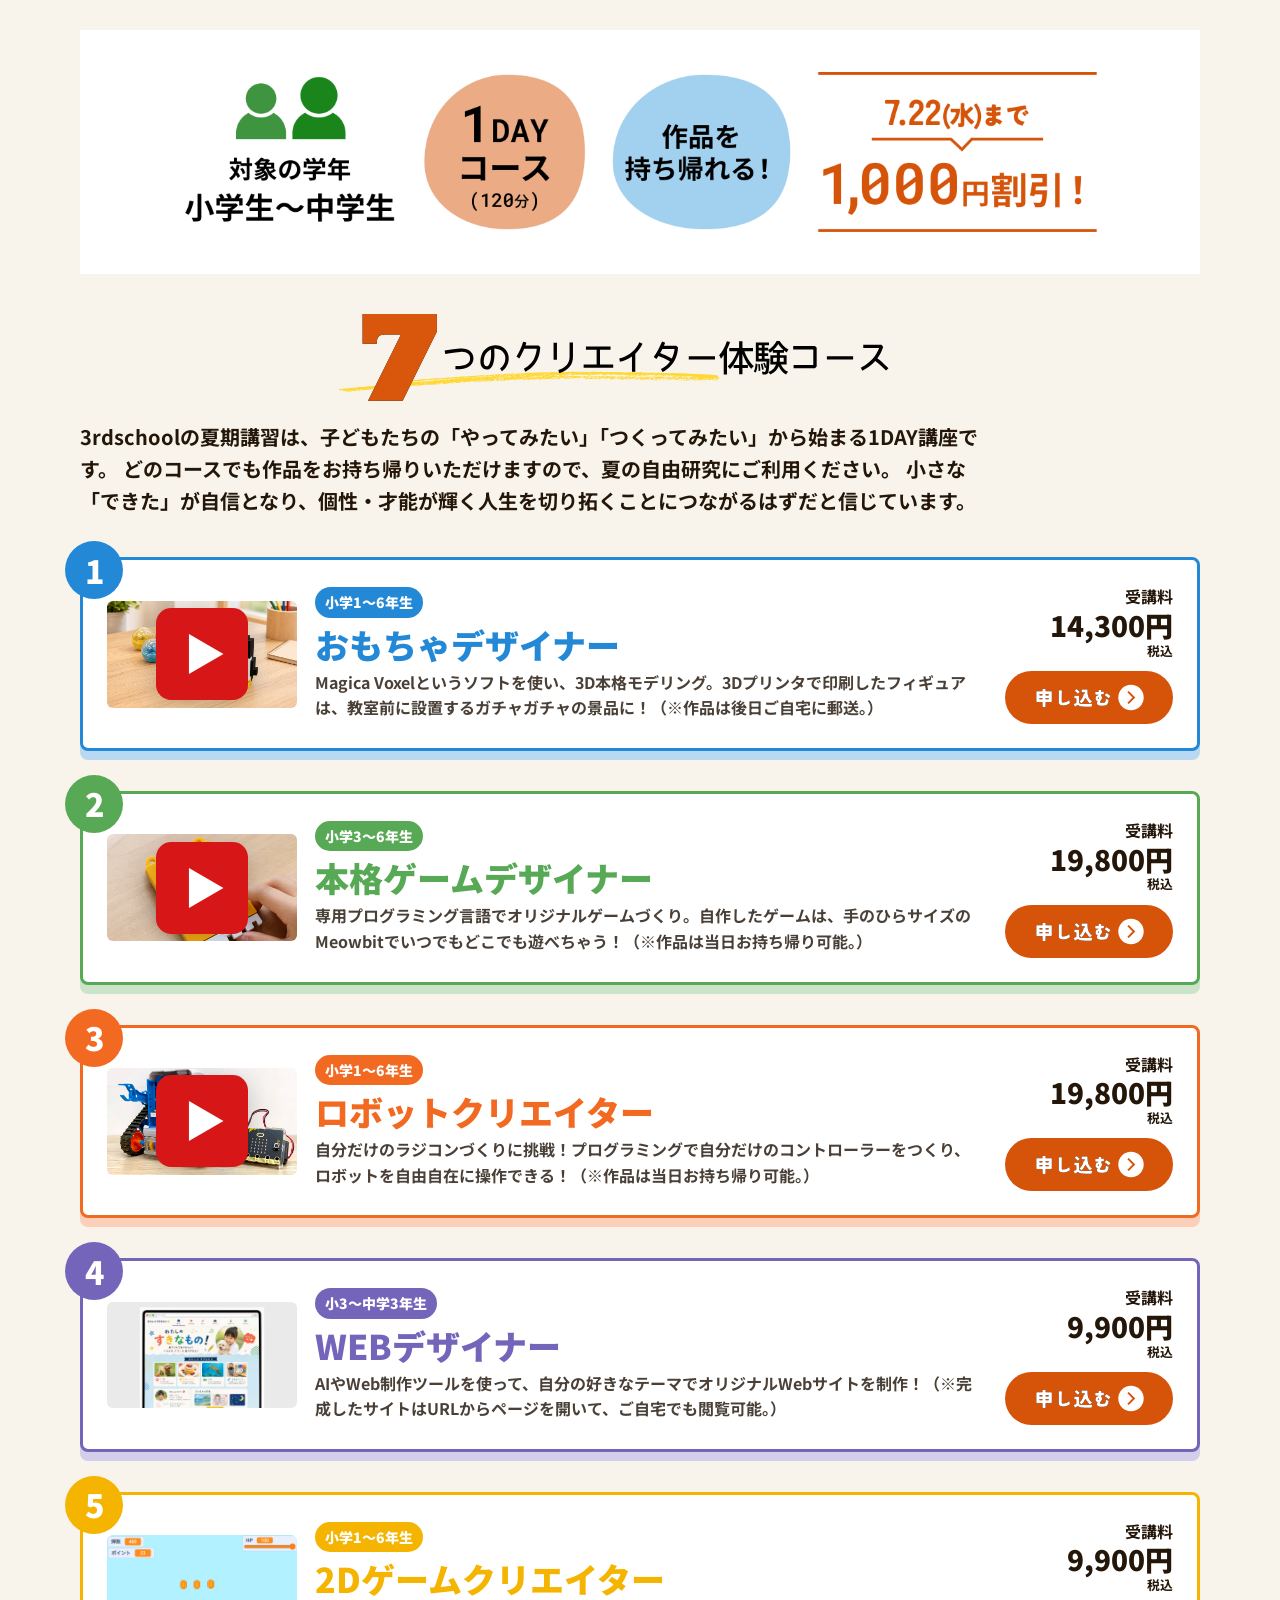
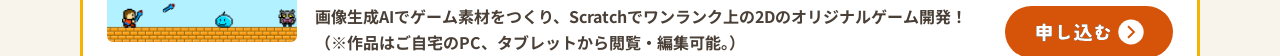
==== commit bade44ea: "feat: コース動画をモーダル再生に変更" ====
--- a/summer2026/index.html
+++ b/summer2026/index.html
@@ -1,5 +1,5 @@
 <!DOCTYPE html><html lang="ja" prefix="og: https://ogp.me/ns#"> <head><meta charset="UTF-8"><meta name="viewport" content="width=device-width, initial-scale=1.0"><meta name="description" content="3rdschoolの2026年夏期講習。AIとプログラミングで「好き」を作品にする、7つのクリエイター体験コースをご案内します。"><link rel="canonical" href="https://peio-day.github.io/summer2026/"><link rel="icon" type="image/svg+xml" href="/favicon.svg"><link rel="preconnect" href="https://fonts.googleapis.com"><link rel="preconnect" href="https://fonts.gstatic.com" crossorigin><link href="https://fonts.googleapis.com/css2?family=Noto+Sans+JP:wght@400;500;700&family=Monomaniac+One&family=Yomogi&display=swap" rel="stylesheet"><meta name="generator" content="Astro v6.2.1"><meta property="og:type" content="website"><meta property="og:site_name" content="3rdschool"><meta property="og:url" content="https://peio-day.github.io/summer2026/"><meta property="og:title" content="夏期講習2026 | 3rdschool"><meta property="og:description" content="3rdschoolの2026年夏期講習。AIとプログラミングで「好き」を作品にする、7つのクリエイター体験コースをご案内します。"><meta property="og:image" content="https://peio-day.github.io/images/summer2026/key-visual-pc.png"><meta property="og:locale" content="ja_JP"><meta name="twitter:card" content="summary_large_image"><meta name="twitter:title" content="夏期講習2026 | 3rdschool"><meta name="twitter:description" content="3rdschoolの2026年夏期講習。AIとプログラミングで「好き」を作品にする、7つのクリエイター体験コースをご案内します。"><meta name="twitter:image" content="https://peio-day.github.io/images/summer2026/key-visual-pc.png"><script type="application/ld+json">{"@context":"https://schema.org","@graph":[{"@type":"WebSite","@id":"https://peio-day.github.io/#website","name":"3rdschool","url":"https://peio-day.github.io/","inLanguage":"ja","publisher":{"@id":"https://peio-day.github.io/#school"}},{"@type":"EducationalOrganization","@id":"https://peio-day.github.io/#school","name":"3rdschool","alternateName":"サードスクール","description":"3rdschool（サードスクール）は、小中高生向けのロボット教室・プログラミング教室です。一人ひとりに合わせた個別最適化カリキュラムで、プログラミングやものづくりを通して自分らしさを育みます。","url":"https://peio-day.github.io/","logo":"https://peio-day.github.io/images/logo.svg","image":"https://peio-day.github.io/images/summer2026/key-visual-pc.png","telephone":"0422-27-6718","address":{"@type":"PostalAddress","postalCode":"180-0004","addressRegion":"東京都","addressLocality":"武蔵野市","streetAddress":"吉祥寺本町2-17-2 マリオンワンビルB1","addressCountry":"JP"},"areaServed":["武蔵野市","吉祥寺","東京都"]},{"@type":"WebPage","@id":"https://peio-day.github.io/summer2026/#webpage","url":"https://peio-day.github.io/summer2026/","name":"夏期講習2026 | 3rdschool","description":"3rdschoolの2026年夏期講習。AIとプログラミングで「好き」を作品にする、7つのクリエイター体験コースをご案内します。","isPartOf":{"@id":"https://peio-day.github.io/#website"},"about":{"@id":"https://peio-day.github.io/#school"},"inLanguage":"ja"}]}</script><title>夏期講習2026 | 3rdschool</title><link rel="stylesheet" href="/_astro/Layout.C4W0TdQ2.css">
-<link rel="stylesheet" href="/_astro/summer2026@_@astro.CFSoHE9H.css"></head> <body class="bg-white">  <main class="summer-lp" data-astro-cid-hf2qwijf> <section class="hero" aria-label="3rdschool 夏期講習2026 キービジュアル" data-astro-cid-hf2qwijf> <picture data-astro-cid-hf2qwijf> <source media="(min-width: 640px)" srcset="/images/summer2026/key-visual-pc.png" data-astro-cid-hf2qwijf> <img class="hero-image" src="/images/summer2026/key-visual-sp.png" alt="3rdschool 夏期講習2026。AIとプログラミングで好きを作品にする夏。2026年7月23日から8月18日、10時から12時、120分。自由研究にぴったり。" data-astro-cid-hf2qwijf> </picture> </section> <section class="school-message" aria-labelledby="school-message-title" data-astro-cid-hf2qwijf> <div class="school-message-inner" data-astro-cid-hf2qwijf> <h2 id="school-message-title" data-astro-cid-hf2qwijf>つくる楽しさが、夢につながる。</h2> <p class="school-message-text" data-astro-cid-hf2qwijf>
+<link rel="stylesheet" href="/_astro/summer2026@_@astro.ClHKW9l5.css"></head> <body class="bg-white">  <main class="summer-lp" data-astro-cid-hf2qwijf> <section class="hero" aria-label="3rdschool 夏期講習2026 キービジュアル" data-astro-cid-hf2qwijf> <picture data-astro-cid-hf2qwijf> <source media="(min-width: 640px)" srcset="/images/summer2026/key-visual-pc.png" data-astro-cid-hf2qwijf> <img class="hero-image" src="/images/summer2026/key-visual-sp.png" alt="3rdschool 夏期講習2026。AIとプログラミングで好きを作品にする夏。2026年7月23日から8月18日、10時から12時、120分。自由研究にぴったり。" data-astro-cid-hf2qwijf> </picture> </section> <section class="school-message" aria-labelledby="school-message-title" data-astro-cid-hf2qwijf> <div class="school-message-inner" data-astro-cid-hf2qwijf> <h2 id="school-message-title" data-astro-cid-hf2qwijf>つくる楽しさが、夢につながる。</h2> <p class="school-message-text" data-astro-cid-hf2qwijf>
 今年の夏期講習では、プログラミングがはじめてのお子さんでも夢中になれる、7つのクリエイター体験コースをご用意しました。
           好きなことを見つけ、AIやITツールを使って形にすることで、将来の夢や進路につながるヒントに出会える機会としてぜひご活用ください。
 </p> </div> </section> <section class="apply-visual" aria-label="夏期講習のお申込み" data-astro-cid-hf2qwijf> <a href="https://docs.google.com/forms/d/e/1FAIpQLSduN8MooOyiQz0dYgE5mBv_ekLYyKH8mfT1qX-mjgwdYYF5_A/viewform?usp=header" target="_blank" rel="noopener noreferrer" data-astro-cid-hf2qwijf> <img src="/images/summer2026/apply-button.svg" alt="今すぐ申し込む" data-astro-cid-hf2qwijf> </a> </section> <section class="features" aria-labelledby="features-title" data-astro-cid-hf2qwijf> <div class="section-heading" data-astro-cid-hf2qwijf> <h2 id="features-title" class="feature-title" data-astro-cid-hf2qwijf> <img src="/images/summer2026/feature-title.svg" alt="3rdschoolの特徴" loading="eager" data-astro-cid-hf2qwijf> </h2> </div> <div class="feature-list" data-astro-cid-hf2qwijf> <article class="feature-item" data-astro-cid-hf2qwijf> <h3 data-astro-cid-hf2qwijf>はじめてでも安心！</h3> <picture data-optimized-picture><source type="image/avif" srcset="/images/summer2026/_optimized/feature-support-320.avif 320w, /images/summer2026/_optimized/feature-support-480.avif 480w, /images/summer2026/_optimized/feature-support-768.avif 768w, /images/summer2026/_optimized/feature-support-1024.avif 1024w, /images/summer2026/_optimized/feature-support-1111.avif 1111w" sizes="100vw"><source type="image/webp" srcset="/images/summer2026/_optimized/feature-support-320.webp 320w, /images/summer2026/_optimized/feature-support-480.webp 480w, /images/summer2026/_optimized/feature-support-768.webp 768w, /images/summer2026/_optimized/feature-support-1024.webp 1024w, /images/summer2026/_optimized/feature-support-1111.webp 1111w" sizes="100vw"><img src="/images/summer2026/_optimized/feature-support-1111.jpg" alt="スタッフが子どもに寄り添って制作をサポートしている様子" loading="lazy" data-astro-cid-hf2qwijf srcset="/images/summer2026/_optimized/feature-support-320.jpg 320w, /images/summer2026/_optimized/feature-support-480.jpg 480w, /images/summer2026/_optimized/feature-support-768.jpg 768w, /images/summer2026/_optimized/feature-support-1024.jpg 1024w, /images/summer2026/_optimized/feature-support-1111.jpg 1111w" sizes="100vw" width="1111" height="776" decoding="async"></picture> <p data-astro-cid-hf2qwijf>
@@ -10,4 +10,6 @@
 3rdschoolの夏期講習は、子どもたちの「やってみたい」「つくってみたい」から始まる1DAY講座です。
         どのコースでも作品をお持ち帰りいただけますので、夏の自由研究にご利用ください。
         小さな「できた」が自信となり、個性・才能が輝く人生を切り拓くことにつながるはずだと信じています。
-</p> </section> <section class="courses" aria-label="コース一覧" data-astro-cid-hf2qwijf> <article class="course-card" style="--course-color: #2389d7" data-astro-cid-hf2qwijf> <div class="course-number" data-astro-cid-hf2qwijf>1</div> <a class="course-media course-video-link" href="https://youtu.be/-Th_fLMg3TQ" target="_blank" rel="noopener noreferrer" aria-label="おもちゃデザイナーの動画を見る" data-astro-cid-hf2qwijf> <picture data-optimized-picture><source type="image/avif" srcset="/images/summer2026/_optimized/course-toy-320.avif 320w, /images/summer2026/_optimized/course-toy-480.avif 480w, /images/summer2026/_optimized/course-toy-768.avif 768w, /images/summer2026/_optimized/course-toy-1024.avif 1024w, /images/summer2026/_optimized/course-toy-1440.avif 1440w, /images/summer2026/_optimized/course-toy-1672.avif 1672w" sizes="100vw"><source type="image/webp" srcset="/images/summer2026/_optimized/course-toy-320.webp 320w, /images/summer2026/_optimized/course-toy-480.webp 480w, /images/summer2026/_optimized/course-toy-768.webp 768w, /images/summer2026/_optimized/course-toy-1024.webp 1024w, /images/summer2026/_optimized/course-toy-1440.webp 1440w, /images/summer2026/_optimized/course-toy-1672.webp 1672w" sizes="100vw"><img class="course-image" src="/images/summer2026/_optimized/course-toy-1672.jpg" alt="" loading="lazy" data-astro-cid-hf2qwijf srcset="/images/summer2026/_optimized/course-toy-320.jpg 320w, /images/summer2026/_optimized/course-toy-480.jpg 480w, /images/summer2026/_optimized/course-toy-768.jpg 768w, /images/summer2026/_optimized/course-toy-1024.jpg 1024w, /images/summer2026/_optimized/course-toy-1440.jpg 1440w, /images/summer2026/_optimized/course-toy-1672.jpg 1672w" sizes="100vw" width="1672" height="941" decoding="async"></picture> <img class="course-play-button" src="/images/summer2026/play-button.svg" alt="" aria-hidden="true" loading="lazy" data-astro-cid-hf2qwijf> </a> <div class="course-body" data-astro-cid-hf2qwijf> <span class="target" data-astro-cid-hf2qwijf>小学1〜6年生</span> <h3 data-astro-cid-hf2qwijf>おもちゃデザイナー</h3> <p data-astro-cid-hf2qwijf>Magica Voxelというソフトを使い、3D本格モデリング。3Dプリンタで印刷したフィギュアは、教室前に設置するガチャガチャの景品に！（※作品は後日ご自宅に郵送。）</p> </div> <div class="course-footer" data-astro-cid-hf2qwijf> <div class="course-price" data-astro-cid-hf2qwijf> <span data-astro-cid-hf2qwijf>受講料</span> <strong data-astro-cid-hf2qwijf>14,300円</strong> <small data-astro-cid-hf2qwijf>税込</small> </div> <a class="course-apply" href="https://docs.google.com/forms/d/e/1FAIpQLSduN8MooOyiQz0dYgE5mBv_ekLYyKH8mfT1qX-mjgwdYYF5_A/viewform?usp=header" target="_blank" rel="noopener noreferrer" data-astro-cid-hf2qwijf> <img src="/images/summer2026/apply-button-small.svg" alt="おもちゃデザイナーに申し込む" loading="lazy" data-astro-cid-hf2qwijf> </a> </div> </article><article class="course-card" style="--course-color: #58a955" data-astro-cid-hf2qwijf> <div class="course-number" data-astro-cid-hf2qwijf>2</div> <a class="course-media course-video-link" href="https://youtu.be/zS_Z43B3f7M" target="_blank" rel="noopener noreferrer" aria-label="本格ゲームデザイナーの動画を見る" data-astro-cid-hf2qwijf> <picture data-optimized-picture><source type="image/avif" srcset="/images/summer2026/_optimized/course-game-320.avif 320w, /images/summer2026/_optimized/course-game-480.avif 480w, /images/summer2026/_optimized/course-game-768.avif 768w, /images/summer2026/_optimized/course-game-1024.avif 1024w, /images/summer2026/_optimized/course-game-1402.avif 1402w" sizes="100vw"><source type="image/webp" srcset="/images/summer2026/_optimized/course-game-320.webp 320w, /images/summer2026/_optimized/course-game-480.webp 480w, /images/summer2026/_optimized/course-game-768.webp 768w, /images/summer2026/_optimized/course-game-1024.webp 1024w, /images/summer2026/_optimized/course-game-1402.webp 1402w" sizes="100vw"><img class="course-image" src="/images/summer2026/_optimized/course-game-1402.jpg" alt="" loading="lazy" data-astro-cid-hf2qwijf srcset="/images/summer2026/_optimized/course-game-320.jpg 320w, /images/summer2026/_optimized/course-game-480.jpg 480w, /images/summer2026/_optimized/course-game-768.jpg 768w, /images/summer2026/_optimized/course-game-1024.jpg 1024w, /images/summer2026/_optimized/course-game-1402.jpg 1402w" sizes="100vw" width="1402" height="1122" decoding="async"></picture> <img class="course-play-button" src="/images/summer2026/play-button.svg" alt="" aria-hidden="true" loading="lazy" data-astro-cid-hf2qwijf> </a> <div class="course-body" data-astro-cid-hf2qwijf> <span class="target" data-astro-cid-hf2qwijf>小学3〜6年生</span> <h3 data-astro-cid-hf2qwijf>本格ゲームデザイナー</h3> <p data-astro-cid-hf2qwijf>専用プログラミング言語でオリジナルゲームづくり。自作したゲームは、手のひらサイズのMeowbitでいつでもどこでも遊べちゃう！（※作品は当日お持ち帰り可能。）</p> </div> <div class="course-footer" data-astro-cid-hf2qwijf> <div class="course-price" data-astro-cid-hf2qwijf> <span data-astro-cid-hf2qwijf>受講料</span> <strong data-astro-cid-hf2qwijf>19,800円</strong> <small data-astro-cid-hf2qwijf>税込</small> </div> <a class="course-apply" href="https://docs.google.com/forms/d/e/1FAIpQLSduN8MooOyiQz0dYgE5mBv_ekLYyKH8mfT1qX-mjgwdYYF5_A/viewform?usp=header" target="_blank" rel="noopener noreferrer" data-astro-cid-hf2qwijf> <img src="/images/summer2026/apply-button-small.svg" alt="本格ゲームデザイナーに申し込む" loading="lazy" data-astro-cid-hf2qwijf> </a> </div> </article><article class="course-card" style="--course-color: #f26922" data-astro-cid-hf2qwijf> <div class="course-number" data-astro-cid-hf2qwijf>3</div> <a class="course-media course-video-link" href="https://youtu.be/E_K2ymYAsv4" target="_blank" rel="noopener noreferrer" aria-label="ロボットクリエイターの動画を見る" data-astro-cid-hf2qwijf> <picture data-optimized-picture><source type="image/avif" srcset="/images/summer2026/_optimized/course-robot-320.avif 320w, /images/summer2026/_optimized/course-robot-480.avif 480w, /images/summer2026/_optimized/course-robot-768.avif 768w, /images/summer2026/_optimized/course-robot-1024.avif 1024w, /images/summer2026/_optimized/course-robot-1440.avif 1440w, /images/summer2026/_optimized/course-robot-1504.avif 1504w" sizes="100vw"><source type="image/webp" srcset="/images/summer2026/_optimized/course-robot-320.webp 320w, /images/summer2026/_optimized/course-robot-480.webp 480w, /images/summer2026/_optimized/course-robot-768.webp 768w, /images/summer2026/_optimized/course-robot-1024.webp 1024w, /images/summer2026/_optimized/course-robot-1440.webp 1440w, /images/summer2026/_optimized/course-robot-1504.webp 1504w" sizes="100vw"><img class="course-image" src="/images/summer2026/_optimized/course-robot-1504.jpg" alt="" loading="lazy" data-astro-cid-hf2qwijf srcset="/images/summer2026/_optimized/course-robot-320.jpg 320w, /images/summer2026/_optimized/course-robot-480.jpg 480w, /images/summer2026/_optimized/course-robot-768.jpg 768w, /images/summer2026/_optimized/course-robot-1024.jpg 1024w, /images/summer2026/_optimized/course-robot-1440.jpg 1440w, /images/summer2026/_optimized/course-robot-1504.jpg 1504w" sizes="100vw" width="1504" height="1310" decoding="async"></picture> <img class="course-play-button" src="/images/summer2026/play-button.svg" alt="" aria-hidden="true" loading="lazy" data-astro-cid-hf2qwijf> </a> <div class="course-body" data-astro-cid-hf2qwijf> <span class="target" data-astro-cid-hf2qwijf>小学1〜6年生</span> <h3 data-astro-cid-hf2qwijf>ロボットクリエイター</h3> <p data-astro-cid-hf2qwijf>自分だけのラジコンづくりに挑戦！プログラミングで自分だけのコントローラーをつくり、ロボットを自由自在に操作できる！（※作品は当日お持ち帰り可能。）</p> </div> <div class="course-footer" data-astro-cid-hf2qwijf> <div class="course-price" data-astro-cid-hf2qwijf> <span data-astro-cid-hf2qwijf>受講料</span> <strong data-astro-cid-hf2qwijf>19,800円</strong> <small data-astro-cid-hf2qwijf>税込</small> </div> <a class="course-apply" href="https://docs.google.com/forms/d/e/1FAIpQLSduN8MooOyiQz0dYgE5mBv_ekLYyKH8mfT1qX-mjgwdYYF5_A/viewform?usp=header" target="_blank" rel="noopener noreferrer" data-astro-cid-hf2qwijf> <img src="/images/summer2026/apply-button-small.svg" alt="ロボットクリエイターに申し込む" loading="lazy" data-astro-cid-hf2qwijf> </a> </div> </article><article class="course-card" style="--course-color: #7565ba" data-astro-cid-hf2qwijf> <div class="course-number" data-astro-cid-hf2qwijf>4</div> <div class="course-media" data-astro-cid-hf2qwijf> <picture data-optimized-picture><source type="image/avif" srcset="/images/summer2026/_optimized/course-web-320.avif 320w, /images/summer2026/_optimized/course-web-432.avif 432w" sizes="432px"><source type="image/webp" srcset="/images/summer2026/_optimized/course-web-320.webp 320w, /images/summer2026/_optimized/course-web-432.webp 432w" sizes="432px"><img class="course-image" src="/images/summer2026/_optimized/course-web-432.jpg" alt="" loading="lazy" data-astro-cid-hf2qwijf srcset="/images/summer2026/_optimized/course-web-320.jpg 320w, /images/summer2026/_optimized/course-web-432.jpg 432w" sizes="432px" width="432" height="240" decoding="async"></picture> </div> <div class="course-body" data-astro-cid-hf2qwijf> <span class="target" data-astro-cid-hf2qwijf>小3〜中学3年生</span> <h3 data-astro-cid-hf2qwijf>WEBデザイナー</h3> <p data-astro-cid-hf2qwijf>AIやWeb制作ツールを使って、自分の好きなテーマでオリジナルWebサイトを制作！（※完成したサイトはURLからページを開いて、ご自宅でも閲覧可能。）</p> </div> <div class="course-footer" data-astro-cid-hf2qwijf> <div class="course-price" data-astro-cid-hf2qwijf> <span data-astro-cid-hf2qwijf>受講料</span> <strong data-astro-cid-hf2qwijf>9,900円</strong> <small data-astro-cid-hf2qwijf>税込</small> </div> <a class="course-apply" href="https://docs.google.com/forms/d/e/1FAIpQLSduN8MooOyiQz0dYgE5mBv_ekLYyKH8mfT1qX-mjgwdYYF5_A/viewform?usp=header" target="_blank" rel="noopener noreferrer" data-astro-cid-hf2qwijf> <img src="/images/summer2026/apply-button-small.svg" alt="WEBデザイナーに申し込む" loading="lazy" data-astro-cid-hf2qwijf> </a> </div> </article><article class="course-card" style="--course-color: #f4b400" data-astro-cid-hf2qwijf> <div class="course-number" data-astro-cid-hf2qwijf>5</div> <div class="course-media" data-astro-cid-hf2qwijf> <img class="course-image" src="/images/summer2026/course-2d.png" alt="" loading="lazy" data-astro-cid-hf2qwijf> </div> <div class="course-body" data-astro-cid-hf2qwijf> <span class="target" data-astro-cid-hf2qwijf>小学1〜6年生</span> <h3 data-astro-cid-hf2qwijf>2Dゲームクリエイター</h3> <p data-astro-cid-hf2qwijf>画像生成AIでゲーム素材をつくり、Scratchでワンランク上の2Dのオリジナルゲーム開発！（※作品はご自宅のPC、タブレットから閲覧・編集可能。）</p> </div> <div class="course-footer" data-astro-cid-hf2qwijf> <div class="course-price" data-astro-cid-hf2qwijf> <span data-astro-cid-hf2qwijf>受講料</span> <strong data-astro-cid-hf2qwijf>9,900円</strong> <small data-astro-cid-hf2qwijf>税込</small> </div> <a class="course-apply" href="https://docs.google.com/forms/d/e/1FAIpQLSduN8MooOyiQz0dYgE5mBv_ekLYyKH8mfT1qX-mjgwdYYF5_A/viewform?usp=header" target="_blank" rel="noopener noreferrer" data-astro-cid-hf2qwijf> <img src="/images/summer2026/apply-button-small.svg" alt="2Dゲームクリエイターに申し込む" loading="lazy" data-astro-cid-hf2qwijf> </a> </div> </article><article class="course-card" style="--course-color: #ff6469" data-astro-cid-hf2qwijf> <div class="course-number" data-astro-cid-hf2qwijf>6</div> <div class="course-media" data-astro-cid-hf2qwijf> <picture data-optimized-picture><source type="image/avif" srcset="/images/summer2026/_optimized/course-music-320.avif 320w, /images/summer2026/_optimized/course-music-480.avif 480w, /images/summer2026/_optimized/course-music-768.avif 768w, /images/summer2026/_optimized/course-music-1024.avif 1024w, /images/summer2026/_optimized/course-music-1440.avif 1440w, /images/summer2026/_optimized/course-music-1448.avif 1448w" sizes="100vw"><source type="image/webp" srcset="/images/summer2026/_optimized/course-music-320.webp 320w, /images/summer2026/_optimized/course-music-480.webp 480w, /images/summer2026/_optimized/course-music-768.webp 768w, /images/summer2026/_optimized/course-music-1024.webp 1024w, /images/summer2026/_optimized/course-music-1440.webp 1440w, /images/summer2026/_optimized/course-music-1448.webp 1448w" sizes="100vw"><img class="course-image" src="/images/summer2026/_optimized/course-music-1448.jpg" alt="" loading="lazy" data-astro-cid-hf2qwijf srcset="/images/summer2026/_optimized/course-music-320.jpg 320w, /images/summer2026/_optimized/course-music-480.jpg 480w, /images/summer2026/_optimized/course-music-768.jpg 768w, /images/summer2026/_optimized/course-music-1024.jpg 1024w, /images/summer2026/_optimized/course-music-1440.jpg 1440w, /images/summer2026/_optimized/course-music-1448.jpg 1448w" sizes="100vw" width="1448" height="1086" decoding="async"></picture> </div> <div class="course-body" data-astro-cid-hf2qwijf> <span class="target" data-astro-cid-hf2qwijf>小3〜中学3年生</span> <h3 data-astro-cid-hf2qwijf>音楽プロデューサー</h3> <p data-astro-cid-hf2qwijf>最新のAI技術を使い、タイトル・歌詞・曲のイメージを考えながら楽曲を制作！（※完成した音源はQRコードから読み込んで、ご自宅でも再生可能。）</p> </div> <div class="course-footer" data-astro-cid-hf2qwijf> <div class="course-price" data-astro-cid-hf2qwijf> <span data-astro-cid-hf2qwijf>受講料</span> <strong data-astro-cid-hf2qwijf>14,300円</strong> <small data-astro-cid-hf2qwijf>税込</small> </div> <a class="course-apply" href="https://docs.google.com/forms/d/e/1FAIpQLSduN8MooOyiQz0dYgE5mBv_ekLYyKH8mfT1qX-mjgwdYYF5_A/viewform?usp=header" target="_blank" rel="noopener noreferrer" data-astro-cid-hf2qwijf> <img src="/images/summer2026/apply-button-small.svg" alt="音楽プロデューサーに申し込む" loading="lazy" data-astro-cid-hf2qwijf> </a> </div> </article><article class="course-card" style="--course-color: #1875d1" data-astro-cid-hf2qwijf> <div class="course-number" data-astro-cid-hf2qwijf>7</div> <div class="course-media" data-astro-cid-hf2qwijf> <picture data-optimized-picture><source type="image/avif" srcset="/images/summer2026/_optimized/course-3d-320.avif 320w, /images/summer2026/_optimized/course-3d-480.avif 480w, /images/summer2026/_optimized/course-3d-768.avif 768w, /images/summer2026/_optimized/course-3d-1024.avif 1024w, /images/summer2026/_optimized/course-3d-1440.avif 1440w, /images/summer2026/_optimized/course-3d-1882.avif 1882w" sizes="100vw"><source type="image/webp" srcset="/images/summer2026/_optimized/course-3d-320.webp 320w, /images/summer2026/_optimized/course-3d-480.webp 480w, /images/summer2026/_optimized/course-3d-768.webp 768w, /images/summer2026/_optimized/course-3d-1024.webp 1024w, /images/summer2026/_optimized/course-3d-1440.webp 1440w, /images/summer2026/_optimized/course-3d-1882.webp 1882w" sizes="100vw"><img class="course-image" src="/images/summer2026/_optimized/course-3d-1882.jpg" alt="" loading="lazy" data-astro-cid-hf2qwijf srcset="/images/summer2026/_optimized/course-3d-320.jpg 320w, /images/summer2026/_optimized/course-3d-480.jpg 480w, /images/summer2026/_optimized/course-3d-768.jpg 768w, /images/summer2026/_optimized/course-3d-1024.jpg 1024w, /images/summer2026/_optimized/course-3d-1440.jpg 1440w, /images/summer2026/_optimized/course-3d-1882.jpg 1882w" sizes="100vw" width="1882" height="1302" decoding="async"></picture> </div> <div class="course-body" data-astro-cid-hf2qwijf> <span class="target" data-astro-cid-hf2qwijf>小3〜中学3年生</span> <h3 data-astro-cid-hf2qwijf>3Dゲームクリエイター</h3> <p data-astro-cid-hf2qwijf>世界中で大人気の3DゲームをRoblox Studioで制作し、本格的なコーディングにチャレンジ！（※作品データは作成したアカウントに保存し、ご自宅で編集可能。）</p> </div> <div class="course-footer" data-astro-cid-hf2qwijf> <div class="course-price" data-astro-cid-hf2qwijf> <span data-astro-cid-hf2qwijf>受講料</span> <strong data-astro-cid-hf2qwijf>14,300円</strong> <small data-astro-cid-hf2qwijf>税込</small> </div> <a class="course-apply" href="https://docs.google.com/forms/d/e/1FAIpQLSduN8MooOyiQz0dYgE5mBv_ekLYyKH8mfT1qX-mjgwdYYF5_A/viewform?usp=header" target="_blank" rel="noopener noreferrer" data-astro-cid-hf2qwijf> <img src="/images/summer2026/apply-button-small.svg" alt="3Dゲームクリエイターに申し込む" loading="lazy" data-astro-cid-hf2qwijf> </a> </div> </article> </section> <section class="info-grid" aria-label="開催情報" data-astro-cid-hf2qwijf> <article class="info-card schedule-card" data-astro-cid-hf2qwijf> <picture data-astro-cid-hf2qwijf> <source media="(min-width: 768px)" srcset="/images/summer2026/schedule-form-pc.png" data-astro-cid-hf2qwijf> <img src="/images/summer2026/schedule-form-sp.jpg" alt="2026年7月から8月の各コース開校スケジュール、授業時間、コース内容" loading="lazy" data-astro-cid-hf2qwijf> </picture> </article> </section> <section class="apply-visual apply-visual-bottom" aria-label="夏期講習のお申込み" data-astro-cid-hf2qwijf> <a href="https://docs.google.com/forms/d/e/1FAIpQLSduN8MooOyiQz0dYgE5mBv_ekLYyKH8mfT1qX-mjgwdYYF5_A/viewform?usp=header" target="_blank" rel="noopener noreferrer" data-astro-cid-hf2qwijf> <img src="/images/summer2026/apply-button.svg" alt="今すぐ申し込む" data-astro-cid-hf2qwijf> </a> </section> <section class="closing-note" aria-label="お申込みに関する注意事項" data-astro-cid-hf2qwijf> <p data-astro-cid-hf2qwijf>※クラスの空き状況によっては予約をお受けできない場合がございます。お早めにお申込み下さい。</p> </section> </main>  </body></html>  <script type="module">const n=()=>{const e=Math.ceil(document.documentElement.scrollHeight);window.parent?.postMessage({type:"thirdschool-summer2026-height",height:e},"*")},t=()=>{window.requestAnimationFrame(()=>{n(),window.setTimeout(n,250),window.setTimeout(n,1e3)})};window.addEventListener("load",t);window.addEventListener("resize",t);if("ResizeObserver"in window){const e=new ResizeObserver(t);e.observe(document.body),e.observe(document.documentElement)}t();</script>+</p> </section> <section class="courses" aria-label="コース一覧" data-astro-cid-hf2qwijf> <article class="course-card" style="--course-color: #2389d7" data-astro-cid-hf2qwijf> <div class="course-number" data-astro-cid-hf2qwijf>1</div> <button class="course-media course-video-link" type="button" data-video-url="https://youtu.be/-Th_fLMg3TQ" data-video-title="おもちゃデザイナーの動画" aria-label="おもちゃデザイナーの動画を見る" data-astro-cid-hf2qwijf> <picture data-optimized-picture><source type="image/avif" srcset="/images/summer2026/_optimized/course-toy-320.avif 320w, /images/summer2026/_optimized/course-toy-480.avif 480w, /images/summer2026/_optimized/course-toy-768.avif 768w, /images/summer2026/_optimized/course-toy-1024.avif 1024w, /images/summer2026/_optimized/course-toy-1440.avif 1440w, /images/summer2026/_optimized/course-toy-1672.avif 1672w" sizes="100vw"><source type="image/webp" srcset="/images/summer2026/_optimized/course-toy-320.webp 320w, /images/summer2026/_optimized/course-toy-480.webp 480w, /images/summer2026/_optimized/course-toy-768.webp 768w, /images/summer2026/_optimized/course-toy-1024.webp 1024w, /images/summer2026/_optimized/course-toy-1440.webp 1440w, /images/summer2026/_optimized/course-toy-1672.webp 1672w" sizes="100vw"><img class="course-image" src="/images/summer2026/_optimized/course-toy-1672.jpg" alt="" loading="lazy" data-astro-cid-hf2qwijf srcset="/images/summer2026/_optimized/course-toy-320.jpg 320w, /images/summer2026/_optimized/course-toy-480.jpg 480w, /images/summer2026/_optimized/course-toy-768.jpg 768w, /images/summer2026/_optimized/course-toy-1024.jpg 1024w, /images/summer2026/_optimized/course-toy-1440.jpg 1440w, /images/summer2026/_optimized/course-toy-1672.jpg 1672w" sizes="100vw" width="1672" height="941" decoding="async"></picture> <img class="course-play-button" src="/images/summer2026/play-button.svg" alt="" aria-hidden="true" loading="lazy" data-astro-cid-hf2qwijf> </button> <div class="course-body" data-astro-cid-hf2qwijf> <span class="target" data-astro-cid-hf2qwijf>小学1〜6年生</span> <h3 data-astro-cid-hf2qwijf>おもちゃデザイナー</h3> <p data-astro-cid-hf2qwijf>Magica Voxelというソフトを使い、3D本格モデリング。3Dプリンタで印刷したフィギュアは、教室前に設置するガチャガチャの景品に！（※作品は後日ご自宅に郵送。）</p> </div> <div class="course-footer" data-astro-cid-hf2qwijf> <div class="course-price" data-astro-cid-hf2qwijf> <span data-astro-cid-hf2qwijf>受講料</span> <strong data-astro-cid-hf2qwijf>14,300円</strong> <small data-astro-cid-hf2qwijf>税込</small> </div> <a class="course-apply" href="https://docs.google.com/forms/d/e/1FAIpQLSduN8MooOyiQz0dYgE5mBv_ekLYyKH8mfT1qX-mjgwdYYF5_A/viewform?usp=header" target="_blank" rel="noopener noreferrer" data-astro-cid-hf2qwijf> <img src="/images/summer2026/apply-button-small.svg" alt="おもちゃデザイナーに申し込む" loading="lazy" data-astro-cid-hf2qwijf> </a> </div> </article><article class="course-card" style="--course-color: #58a955" data-astro-cid-hf2qwijf> <div class="course-number" data-astro-cid-hf2qwijf>2</div> <button class="course-media course-video-link" type="button" data-video-url="https://youtu.be/zS_Z43B3f7M" data-video-title="本格ゲームデザイナーの動画" aria-label="本格ゲームデザイナーの動画を見る" data-astro-cid-hf2qwijf> <picture data-optimized-picture><source type="image/avif" srcset="/images/summer2026/_optimized/course-game-320.avif 320w, /images/summer2026/_optimized/course-game-480.avif 480w, /images/summer2026/_optimized/course-game-768.avif 768w, /images/summer2026/_optimized/course-game-1024.avif 1024w, /images/summer2026/_optimized/course-game-1402.avif 1402w" sizes="100vw"><source type="image/webp" srcset="/images/summer2026/_optimized/course-game-320.webp 320w, /images/summer2026/_optimized/course-game-480.webp 480w, /images/summer2026/_optimized/course-game-768.webp 768w, /images/summer2026/_optimized/course-game-1024.webp 1024w, /images/summer2026/_optimized/course-game-1402.webp 1402w" sizes="100vw"><img class="course-image" src="/images/summer2026/_optimized/course-game-1402.jpg" alt="" loading="lazy" data-astro-cid-hf2qwijf srcset="/images/summer2026/_optimized/course-game-320.jpg 320w, /images/summer2026/_optimized/course-game-480.jpg 480w, /images/summer2026/_optimized/course-game-768.jpg 768w, /images/summer2026/_optimized/course-game-1024.jpg 1024w, /images/summer2026/_optimized/course-game-1402.jpg 1402w" sizes="100vw" width="1402" height="1122" decoding="async"></picture> <img class="course-play-button" src="/images/summer2026/play-button.svg" alt="" aria-hidden="true" loading="lazy" data-astro-cid-hf2qwijf> </button> <div class="course-body" data-astro-cid-hf2qwijf> <span class="target" data-astro-cid-hf2qwijf>小学3〜6年生</span> <h3 data-astro-cid-hf2qwijf>本格ゲームデザイナー</h3> <p data-astro-cid-hf2qwijf>専用プログラミング言語でオリジナルゲームづくり。自作したゲームは、手のひらサイズのMeowbitでいつでもどこでも遊べちゃう！（※作品は当日お持ち帰り可能。）</p> </div> <div class="course-footer" data-astro-cid-hf2qwijf> <div class="course-price" data-astro-cid-hf2qwijf> <span data-astro-cid-hf2qwijf>受講料</span> <strong data-astro-cid-hf2qwijf>19,800円</strong> <small data-astro-cid-hf2qwijf>税込</small> </div> <a class="course-apply" href="https://docs.google.com/forms/d/e/1FAIpQLSduN8MooOyiQz0dYgE5mBv_ekLYyKH8mfT1qX-mjgwdYYF5_A/viewform?usp=header" target="_blank" rel="noopener noreferrer" data-astro-cid-hf2qwijf> <img src="/images/summer2026/apply-button-small.svg" alt="本格ゲームデザイナーに申し込む" loading="lazy" data-astro-cid-hf2qwijf> </a> </div> </article><article class="course-card" style="--course-color: #f26922" data-astro-cid-hf2qwijf> <div class="course-number" data-astro-cid-hf2qwijf>3</div> <button class="course-media course-video-link" type="button" data-video-url="https://youtu.be/E_K2ymYAsv4" data-video-title="ロボットクリエイターの動画" aria-label="ロボットクリエイターの動画を見る" data-astro-cid-hf2qwijf> <picture data-optimized-picture><source type="image/avif" srcset="/images/summer2026/_optimized/course-robot-320.avif 320w, /images/summer2026/_optimized/course-robot-480.avif 480w, /images/summer2026/_optimized/course-robot-768.avif 768w, /images/summer2026/_optimized/course-robot-1024.avif 1024w, /images/summer2026/_optimized/course-robot-1440.avif 1440w, /images/summer2026/_optimized/course-robot-1504.avif 1504w" sizes="100vw"><source type="image/webp" srcset="/images/summer2026/_optimized/course-robot-320.webp 320w, /images/summer2026/_optimized/course-robot-480.webp 480w, /images/summer2026/_optimized/course-robot-768.webp 768w, /images/summer2026/_optimized/course-robot-1024.webp 1024w, /images/summer2026/_optimized/course-robot-1440.webp 1440w, /images/summer2026/_optimized/course-robot-1504.webp 1504w" sizes="100vw"><img class="course-image" src="/images/summer2026/_optimized/course-robot-1504.jpg" alt="" loading="lazy" data-astro-cid-hf2qwijf srcset="/images/summer2026/_optimized/course-robot-320.jpg 320w, /images/summer2026/_optimized/course-robot-480.jpg 480w, /images/summer2026/_optimized/course-robot-768.jpg 768w, /images/summer2026/_optimized/course-robot-1024.jpg 1024w, /images/summer2026/_optimized/course-robot-1440.jpg 1440w, /images/summer2026/_optimized/course-robot-1504.jpg 1504w" sizes="100vw" width="1504" height="1310" decoding="async"></picture> <img class="course-play-button" src="/images/summer2026/play-button.svg" alt="" aria-hidden="true" loading="lazy" data-astro-cid-hf2qwijf> </button> <div class="course-body" data-astro-cid-hf2qwijf> <span class="target" data-astro-cid-hf2qwijf>小学1〜6年生</span> <h3 data-astro-cid-hf2qwijf>ロボットクリエイター</h3> <p data-astro-cid-hf2qwijf>自分だけのラジコンづくりに挑戦！プログラミングで自分だけのコントローラーをつくり、ロボットを自由自在に操作できる！（※作品は当日お持ち帰り可能。）</p> </div> <div class="course-footer" data-astro-cid-hf2qwijf> <div class="course-price" data-astro-cid-hf2qwijf> <span data-astro-cid-hf2qwijf>受講料</span> <strong data-astro-cid-hf2qwijf>19,800円</strong> <small data-astro-cid-hf2qwijf>税込</small> </div> <a class="course-apply" href="https://docs.google.com/forms/d/e/1FAIpQLSduN8MooOyiQz0dYgE5mBv_ekLYyKH8mfT1qX-mjgwdYYF5_A/viewform?usp=header" target="_blank" rel="noopener noreferrer" data-astro-cid-hf2qwijf> <img src="/images/summer2026/apply-button-small.svg" alt="ロボットクリエイターに申し込む" loading="lazy" data-astro-cid-hf2qwijf> </a> </div> </article><article class="course-card" style="--course-color: #7565ba" data-astro-cid-hf2qwijf> <div class="course-number" data-astro-cid-hf2qwijf>4</div> <div class="course-media" data-astro-cid-hf2qwijf> <picture data-optimized-picture><source type="image/avif" srcset="/images/summer2026/_optimized/course-web-320.avif 320w, /images/summer2026/_optimized/course-web-432.avif 432w" sizes="432px"><source type="image/webp" srcset="/images/summer2026/_optimized/course-web-320.webp 320w, /images/summer2026/_optimized/course-web-432.webp 432w" sizes="432px"><img class="course-image" src="/images/summer2026/_optimized/course-web-432.jpg" alt="" loading="lazy" data-astro-cid-hf2qwijf srcset="/images/summer2026/_optimized/course-web-320.jpg 320w, /images/summer2026/_optimized/course-web-432.jpg 432w" sizes="432px" width="432" height="240" decoding="async"></picture> </div> <div class="course-body" data-astro-cid-hf2qwijf> <span class="target" data-astro-cid-hf2qwijf>小3〜中学3年生</span> <h3 data-astro-cid-hf2qwijf>WEBデザイナー</h3> <p data-astro-cid-hf2qwijf>AIやWeb制作ツールを使って、自分の好きなテーマでオリジナルWebサイトを制作！（※完成したサイトはURLからページを開いて、ご自宅でも閲覧可能。）</p> </div> <div class="course-footer" data-astro-cid-hf2qwijf> <div class="course-price" data-astro-cid-hf2qwijf> <span data-astro-cid-hf2qwijf>受講料</span> <strong data-astro-cid-hf2qwijf>9,900円</strong> <small data-astro-cid-hf2qwijf>税込</small> </div> <a class="course-apply" href="https://docs.google.com/forms/d/e/1FAIpQLSduN8MooOyiQz0dYgE5mBv_ekLYyKH8mfT1qX-mjgwdYYF5_A/viewform?usp=header" target="_blank" rel="noopener noreferrer" data-astro-cid-hf2qwijf> <img src="/images/summer2026/apply-button-small.svg" alt="WEBデザイナーに申し込む" loading="lazy" data-astro-cid-hf2qwijf> </a> </div> </article><article class="course-card" style="--course-color: #f4b400" data-astro-cid-hf2qwijf> <div class="course-number" data-astro-cid-hf2qwijf>5</div> <div class="course-media" data-astro-cid-hf2qwijf> <img class="course-image" src="/images/summer2026/course-2d.png" alt="" loading="lazy" data-astro-cid-hf2qwijf> </div> <div class="course-body" data-astro-cid-hf2qwijf> <span class="target" data-astro-cid-hf2qwijf>小学1〜6年生</span> <h3 data-astro-cid-hf2qwijf>2Dゲームクリエイター</h3> <p data-astro-cid-hf2qwijf>画像生成AIでゲーム素材をつくり、Scratchでワンランク上の2Dのオリジナルゲーム開発！（※作品はご自宅のPC、タブレットから閲覧・編集可能。）</p> </div> <div class="course-footer" data-astro-cid-hf2qwijf> <div class="course-price" data-astro-cid-hf2qwijf> <span data-astro-cid-hf2qwijf>受講料</span> <strong data-astro-cid-hf2qwijf>9,900円</strong> <small data-astro-cid-hf2qwijf>税込</small> </div> <a class="course-apply" href="https://docs.google.com/forms/d/e/1FAIpQLSduN8MooOyiQz0dYgE5mBv_ekLYyKH8mfT1qX-mjgwdYYF5_A/viewform?usp=header" target="_blank" rel="noopener noreferrer" data-astro-cid-hf2qwijf> <img src="/images/summer2026/apply-button-small.svg" alt="2Dゲームクリエイターに申し込む" loading="lazy" data-astro-cid-hf2qwijf> </a> </div> </article><article class="course-card" style="--course-color: #ff6469" data-astro-cid-hf2qwijf> <div class="course-number" data-astro-cid-hf2qwijf>6</div> <div class="course-media" data-astro-cid-hf2qwijf> <picture data-optimized-picture><source type="image/avif" srcset="/images/summer2026/_optimized/course-music-320.avif 320w, /images/summer2026/_optimized/course-music-480.avif 480w, /images/summer2026/_optimized/course-music-768.avif 768w, /images/summer2026/_optimized/course-music-1024.avif 1024w, /images/summer2026/_optimized/course-music-1440.avif 1440w, /images/summer2026/_optimized/course-music-1448.avif 1448w" sizes="100vw"><source type="image/webp" srcset="/images/summer2026/_optimized/course-music-320.webp 320w, /images/summer2026/_optimized/course-music-480.webp 480w, /images/summer2026/_optimized/course-music-768.webp 768w, /images/summer2026/_optimized/course-music-1024.webp 1024w, /images/summer2026/_optimized/course-music-1440.webp 1440w, /images/summer2026/_optimized/course-music-1448.webp 1448w" sizes="100vw"><img class="course-image" src="/images/summer2026/_optimized/course-music-1448.jpg" alt="" loading="lazy" data-astro-cid-hf2qwijf srcset="/images/summer2026/_optimized/course-music-320.jpg 320w, /images/summer2026/_optimized/course-music-480.jpg 480w, /images/summer2026/_optimized/course-music-768.jpg 768w, /images/summer2026/_optimized/course-music-1024.jpg 1024w, /images/summer2026/_optimized/course-music-1440.jpg 1440w, /images/summer2026/_optimized/course-music-1448.jpg 1448w" sizes="100vw" width="1448" height="1086" decoding="async"></picture> </div> <div class="course-body" data-astro-cid-hf2qwijf> <span class="target" data-astro-cid-hf2qwijf>小3〜中学3年生</span> <h3 data-astro-cid-hf2qwijf>音楽プロデューサー</h3> <p data-astro-cid-hf2qwijf>最新のAI技術を使い、タイトル・歌詞・曲のイメージを考えながら楽曲を制作！（※完成した音源はQRコードから読み込んで、ご自宅でも再生可能。）</p> </div> <div class="course-footer" data-astro-cid-hf2qwijf> <div class="course-price" data-astro-cid-hf2qwijf> <span data-astro-cid-hf2qwijf>受講料</span> <strong data-astro-cid-hf2qwijf>14,300円</strong> <small data-astro-cid-hf2qwijf>税込</small> </div> <a class="course-apply" href="https://docs.google.com/forms/d/e/1FAIpQLSduN8MooOyiQz0dYgE5mBv_ekLYyKH8mfT1qX-mjgwdYYF5_A/viewform?usp=header" target="_blank" rel="noopener noreferrer" data-astro-cid-hf2qwijf> <img src="/images/summer2026/apply-button-small.svg" alt="音楽プロデューサーに申し込む" loading="lazy" data-astro-cid-hf2qwijf> </a> </div> </article><article class="course-card" style="--course-color: #1875d1" data-astro-cid-hf2qwijf> <div class="course-number" data-astro-cid-hf2qwijf>7</div> <div class="course-media" data-astro-cid-hf2qwijf> <picture data-optimized-picture><source type="image/avif" srcset="/images/summer2026/_optimized/course-3d-320.avif 320w, /images/summer2026/_optimized/course-3d-480.avif 480w, /images/summer2026/_optimized/course-3d-768.avif 768w, /images/summer2026/_optimized/course-3d-1024.avif 1024w, /images/summer2026/_optimized/course-3d-1440.avif 1440w, /images/summer2026/_optimized/course-3d-1882.avif 1882w" sizes="100vw"><source type="image/webp" srcset="/images/summer2026/_optimized/course-3d-320.webp 320w, /images/summer2026/_optimized/course-3d-480.webp 480w, /images/summer2026/_optimized/course-3d-768.webp 768w, /images/summer2026/_optimized/course-3d-1024.webp 1024w, /images/summer2026/_optimized/course-3d-1440.webp 1440w, /images/summer2026/_optimized/course-3d-1882.webp 1882w" sizes="100vw"><img class="course-image" src="/images/summer2026/_optimized/course-3d-1882.jpg" alt="" loading="lazy" data-astro-cid-hf2qwijf srcset="/images/summer2026/_optimized/course-3d-320.jpg 320w, /images/summer2026/_optimized/course-3d-480.jpg 480w, /images/summer2026/_optimized/course-3d-768.jpg 768w, /images/summer2026/_optimized/course-3d-1024.jpg 1024w, /images/summer2026/_optimized/course-3d-1440.jpg 1440w, /images/summer2026/_optimized/course-3d-1882.jpg 1882w" sizes="100vw" width="1882" height="1302" decoding="async"></picture> </div> <div class="course-body" data-astro-cid-hf2qwijf> <span class="target" data-astro-cid-hf2qwijf>小3〜中学3年生</span> <h3 data-astro-cid-hf2qwijf>3Dゲームクリエイター</h3> <p data-astro-cid-hf2qwijf>世界中で大人気の3DゲームをRoblox Studioで制作し、本格的なコーディングにチャレンジ！（※作品データは作成したアカウントに保存し、ご自宅で編集可能。）</p> </div> <div class="course-footer" data-astro-cid-hf2qwijf> <div class="course-price" data-astro-cid-hf2qwijf> <span data-astro-cid-hf2qwijf>受講料</span> <strong data-astro-cid-hf2qwijf>14,300円</strong> <small data-astro-cid-hf2qwijf>税込</small> </div> <a class="course-apply" href="https://docs.google.com/forms/d/e/1FAIpQLSduN8MooOyiQz0dYgE5mBv_ekLYyKH8mfT1qX-mjgwdYYF5_A/viewform?usp=header" target="_blank" rel="noopener noreferrer" data-astro-cid-hf2qwijf> <img src="/images/summer2026/apply-button-small.svg" alt="3Dゲームクリエイターに申し込む" loading="lazy" data-astro-cid-hf2qwijf> </a> </div> </article> </section> <section class="info-grid" aria-label="開催情報" data-astro-cid-hf2qwijf> <article class="info-card schedule-card" data-astro-cid-hf2qwijf> <picture data-astro-cid-hf2qwijf> <source media="(min-width: 768px)" srcset="/images/summer2026/schedule-form-pc.png" data-astro-cid-hf2qwijf> <img src="/images/summer2026/schedule-form-sp.jpg" alt="2026年7月から8月の各コース開校スケジュール、授業時間、コース内容" loading="lazy" data-astro-cid-hf2qwijf> </picture> </article> </section> <section class="apply-visual apply-visual-bottom" aria-label="夏期講習のお申込み" data-astro-cid-hf2qwijf> <a href="https://docs.google.com/forms/d/e/1FAIpQLSduN8MooOyiQz0dYgE5mBv_ekLYyKH8mfT1qX-mjgwdYYF5_A/viewform?usp=header" target="_blank" rel="noopener noreferrer" data-astro-cid-hf2qwijf> <img src="/images/summer2026/apply-button.svg" alt="今すぐ申し込む" data-astro-cid-hf2qwijf> </a> </section> <section class="closing-note" aria-label="お申込みに関する注意事項" data-astro-cid-hf2qwijf> <p data-astro-cid-hf2qwijf>※クラスの空き状況によっては予約をお受けできない場合がございます。お早めにお申込み下さい。</p> </section> <div class="video-modal" data-video-modal hidden data-astro-cid-hf2qwijf> <div class="video-modal-backdrop" data-video-close data-astro-cid-hf2qwijf></div> <div class="video-modal-dialog" role="dialog" aria-modal="true" aria-label="コース紹介動画" data-astro-cid-hf2qwijf> <button class="video-modal-close" type="button" data-video-close aria-label="動画を閉じる" data-astro-cid-hf2qwijf>
+×
+</button> <iframe class="video-modal-iframe" data-video-iframe title="コース紹介動画" src="" allow="accelerometer; autoplay; clipboard-write; encrypted-media; gyroscope; picture-in-picture; web-share" allowfullscreen data-astro-cid-hf2qwijf></iframe> </div> </div> </main>  </body></html>  <script type="module">const a=e=>{try{const t=new URL(e),o=t.hostname==="youtu.be"?t.pathname.slice(1):t.searchParams.get("v");return o?`https://www.youtube.com/embed/${o}?autoplay=1&rel=0`:""}catch{return""}},n=document.querySelector("[data-video-modal]"),d=document.querySelector("[data-video-iframe]"),l=document.querySelectorAll("[data-video-url]"),u=document.querySelectorAll("[data-video-close]"),c=()=>{!(n instanceof HTMLElement)||!(d instanceof HTMLIFrameElement)||(n.hidden=!0,d.src="",document.body.style.overflow="")},m=(e,t)=>{if(!(n instanceof HTMLElement)||!(d instanceof HTMLIFrameElement))return;const o=a(e);if(!o)return;d.title=t||"コース紹介動画",d.src=o,n.hidden=!1,document.body.style.overflow="hidden";const s=n.querySelector("[data-video-close]");s instanceof HTMLButtonElement&&s.focus()};l.forEach(e=>{e.addEventListener("click",()=>{e instanceof HTMLElement&&m(e.dataset.videoUrl||"",e.dataset.videoTitle||"")})});u.forEach(e=>{e.addEventListener("click",c)});window.addEventListener("keydown",e=>{e.key==="Escape"&&c()});const r=()=>{const e=Math.ceil(document.documentElement.scrollHeight);window.parent?.postMessage({type:"thirdschool-summer2026-height",height:e},"*")},i=()=>{window.requestAnimationFrame(()=>{r(),window.setTimeout(r,250),window.setTimeout(r,1e3)})};window.addEventListener("load",i);window.addEventListener("resize",i);if("ResizeObserver"in window){const e=new ResizeObserver(i);e.observe(document.body),e.observe(document.documentElement)}i();</script>
--- a/_astro/summer2026@_@astro.ClHKW9l5.css
+++ b/_astro/summer2026@_@astro.ClHKW9l5.css
@@ -0,0 +1 @@
+body,body.bg-white{background:#f8f4eb}.summer-lp[data-astro-cid-hf2qwijf]{--ink: #241709;--blue: #2389d7;--orange: #f26a21;--yellow: #ffc51d;--green: #53aa5a;--page-bg: #f8f4eb;color:var(--ink);background:var(--page-bg);font-family:Noto Sans JP,sans-serif}.hero[data-astro-cid-hf2qwijf]{overflow:hidden;width:100%;background:var(--page-bg)}.school-message[data-astro-cid-hf2qwijf],.apply-visual[data-astro-cid-hf2qwijf],.features[data-astro-cid-hf2qwijf],.highlights[data-astro-cid-hf2qwijf],.intro-section[data-astro-cid-hf2qwijf],.courses[data-astro-cid-hf2qwijf],.info-grid[data-astro-cid-hf2qwijf],.closing-note[data-astro-cid-hf2qwijf]{position:relative;z-index:1;width:min(1120px,calc(100% - 60px));margin-inline:auto}.summer-lp[data-astro-cid-hf2qwijf]>section[data-astro-cid-hf2qwijf]+section[data-astro-cid-hf2qwijf]{margin-top:40px}h1[data-astro-cid-hf2qwijf],h2[data-astro-cid-hf2qwijf],h3[data-astro-cid-hf2qwijf],p[data-astro-cid-hf2qwijf]{margin-top:0}.hero[data-astro-cid-hf2qwijf] picture[data-astro-cid-hf2qwijf]{display:block;width:100%}.hero-image[data-astro-cid-hf2qwijf]{display:block;width:100%;height:auto}.school-message[data-astro-cid-hf2qwijf]{padding:0}.school-message-inner[data-astro-cid-hf2qwijf]{display:contents}.school-message[data-astro-cid-hf2qwijf] h2[data-astro-cid-hf2qwijf]{margin-bottom:16px;font-size:clamp(28px,5vw,56px);line-height:1.1;font-weight:900}.school-message-text[data-astro-cid-hf2qwijf]{max-width:900px;margin-bottom:12px;font-size:clamp(16px,2vw,20px);font-weight:700}.school-message-text[data-astro-cid-hf2qwijf]:last-child{margin-bottom:0}.apply-visual[data-astro-cid-hf2qwijf]{display:flex;justify-content:center;padding:0}.apply-visual-bottom[data-astro-cid-hf2qwijf]{padding-bottom:0}.apply-visual[data-astro-cid-hf2qwijf] a[data-astro-cid-hf2qwijf]{display:block;width:min(390px,58vw);transition:transform .2s ease,filter .2s ease}.apply-visual[data-astro-cid-hf2qwijf] a[data-astro-cid-hf2qwijf]:hover{transform:translateY(-2px);filter:brightness(1.04)}.apply-visual[data-astro-cid-hf2qwijf] img[data-astro-cid-hf2qwijf]{display:block;width:100%;height:auto;filter:drop-shadow(0 9px 0 rgba(223,74,8,.22)) drop-shadow(0 12px 18px rgba(86,47,20,.16))}.highlights[data-astro-cid-hf2qwijf]{background:#fff}.highlights-pc[data-astro-cid-hf2qwijf]{display:block;width:100%;height:auto}.highlights-sp[data-astro-cid-hf2qwijf]{display:none;width:100%;height:auto}.features[data-astro-cid-hf2qwijf]{padding:44px 56px 48px;background:#fff}.feature-title[data-astro-cid-hf2qwijf]{width:100%;margin-bottom:34px;line-height:0}.feature-title[data-astro-cid-hf2qwijf] img[data-astro-cid-hf2qwijf]{display:block;width:clamp(260px,38vw,440px);max-width:100%;height:auto;margin-inline:auto}.feature-list[data-astro-cid-hf2qwijf]{display:grid;grid-template-columns:repeat(2,minmax(0,1fr));gap:clamp(36px,7vw,72px)}.feature-item[data-astro-cid-hf2qwijf] h3[data-astro-cid-hf2qwijf]{position:relative;display:table;margin-bottom:22px;margin-inline:auto;text-align:center;font-size:clamp(24px,3.2vw,34px);line-height:1.25;font-weight:900}.feature-item[data-astro-cid-hf2qwijf] h3[data-astro-cid-hf2qwijf]:after{content:"";position:absolute;right:-4px;bottom:-4px;left:-4px;z-index:-1;height:4px;border-radius:999px;background:var(--green);transform:rotate(-1deg)}.feature-item[data-astro-cid-hf2qwijf] img[data-astro-cid-hf2qwijf]{display:block;width:100%;aspect-ratio:4 / 3;margin-bottom:22px;object-fit:cover}.feature-item[data-astro-cid-hf2qwijf] p[data-astro-cid-hf2qwijf]{margin-bottom:0;font-size:clamp(16px,1.8vw,20px);font-weight:500;line-height:1.25}.intro-section[data-astro-cid-hf2qwijf],.courses[data-astro-cid-hf2qwijf],.info-grid[data-astro-cid-hf2qwijf]{padding-inline:0}.intro-section[data-astro-cid-hf2qwijf]{padding-top:0;padding-bottom:0}.section-heading[data-astro-cid-hf2qwijf]{display:grid;justify-items:center}.creator-title[data-astro-cid-hf2qwijf]{width:100%;margin-bottom:20px;line-height:0}.creator-title[data-astro-cid-hf2qwijf] img[data-astro-cid-hf2qwijf]{display:block;width:clamp(320px,58vw,620px);max-width:100%;height:auto;margin-inline:auto}.intro-text[data-astro-cid-hf2qwijf]{max-width:900px;font-size:clamp(16px,2vw,20px);font-weight:700}.courses[data-astro-cid-hf2qwijf]{display:grid;gap:40px;padding-bottom:0}.course-card[data-astro-cid-hf2qwijf]{position:relative;display:grid;grid-template-columns:190px minmax(0,1fr) 178px;align-items:center;gap:18px;min-height:132px;padding:24px;border:3px solid var(--course-color);border-radius:8px;background:#fff;box-shadow:0 9px color-mix(in srgb,var(--course-color),#fff 68%)}.course-number[data-astro-cid-hf2qwijf]{position:absolute;top:-19px;left:-18px;z-index:2;display:grid;place-items:center;width:58px;aspect-ratio:1;border-radius:50%;color:#fff;font-size:32px;font-weight:900;background:var(--course-color)}.course-media[data-astro-cid-hf2qwijf]{position:relative;display:block;width:100%;border-radius:6px;overflow:hidden;background:#f5f5f5}.course-media[data-astro-cid-hf2qwijf] picture[data-astro-cid-hf2qwijf]{display:block}.course-image[data-astro-cid-hf2qwijf]{display:block;width:100%;aspect-ratio:16 / 9;object-fit:cover}.course-video-link[data-astro-cid-hf2qwijf]{padding:0;border:0;color:inherit;font:inherit;text-decoration:none;cursor:pointer}.course-play-button[data-astro-cid-hf2qwijf]{position:absolute;top:50%;left:50%;width:clamp(58px,9vw,92px);aspect-ratio:1;transform:translate(-50%,-50%);filter:drop-shadow(0 8px 14px rgb(0 0 0 / 22%));transition:transform .16s ease,filter .16s ease;pointer-events:none}.course-video-link[data-astro-cid-hf2qwijf]:hover .course-play-button[data-astro-cid-hf2qwijf],.course-video-link[data-astro-cid-hf2qwijf]:focus-visible .course-play-button[data-astro-cid-hf2qwijf]{transform:translate(-50%,-50%) scale(1.06);filter:drop-shadow(0 10px 18px rgb(0 0 0 / 28%))}.video-modal[data-astro-cid-hf2qwijf][hidden]{display:none}.video-modal[data-astro-cid-hf2qwijf]{position:fixed;inset:0;z-index:1000;display:grid;place-items:center;padding:30px}.video-modal-backdrop[data-astro-cid-hf2qwijf]{position:absolute;inset:0;background:#000000ad}.video-modal-dialog[data-astro-cid-hf2qwijf]{position:relative;z-index:1;width:min(960px,100%);aspect-ratio:16 / 9;border-radius:8px;background:#000;box-shadow:0 18px 54px #0000005c}.video-modal-iframe[data-astro-cid-hf2qwijf]{display:block;width:100%;height:100%;border:0;border-radius:inherit}.video-modal-close[data-astro-cid-hf2qwijf]{position:absolute;top:-18px;right:-18px;z-index:2;display:grid;place-items:center;width:42px;aspect-ratio:1;border:0;border-radius:50%;color:#fff;font-size:30px;line-height:1;font-weight:700;background:var(--orange);box-shadow:0 5px 14px #0000003d;cursor:pointer}.target[data-astro-cid-hf2qwijf]{display:inline-block;margin-bottom:7px;padding:4px 10px;border-radius:999px;color:#fff;font-size:14px;font-weight:900;background:var(--course-color)}.course-body[data-astro-cid-hf2qwijf] h3[data-astro-cid-hf2qwijf]{margin-bottom:6px;color:var(--course-color);font-size:clamp(24px,3vw,34px);line-height:1.15;font-weight:900}.course-body[data-astro-cid-hf2qwijf] p[data-astro-cid-hf2qwijf]{margin-bottom:0;color:#4a4037;font-weight:700}.course-footer[data-astro-cid-hf2qwijf]{display:grid;justify-items:end;gap:10px;text-align:right}.course-price[data-astro-cid-hf2qwijf] span[data-astro-cid-hf2qwijf],.course-price[data-astro-cid-hf2qwijf] small[data-astro-cid-hf2qwijf]{display:block;font-weight:700}.course-price[data-astro-cid-hf2qwijf] strong[data-astro-cid-hf2qwijf]{display:block;font-size:28px;line-height:1.1;font-weight:900}.course-apply[data-astro-cid-hf2qwijf]{display:block;width:min(168px,100%);transition:transform .16s ease,filter .16s ease}.course-apply[data-astro-cid-hf2qwijf]:hover{transform:translateY(-2px);filter:brightness(1.04)}.course-apply[data-astro-cid-hf2qwijf] img[data-astro-cid-hf2qwijf]{display:block;width:100%;height:auto}.info-grid[data-astro-cid-hf2qwijf]{padding-bottom:0}.info-card[data-astro-cid-hf2qwijf]{padding:0;border:0;border-radius:0;background:#fff}.info-card[data-astro-cid-hf2qwijf] picture[data-astro-cid-hf2qwijf],.info-card[data-astro-cid-hf2qwijf] img[data-astro-cid-hf2qwijf]{display:block;width:100%;height:auto}.closing-note[data-astro-cid-hf2qwijf]{padding-bottom:56px}.closing-note[data-astro-cid-hf2qwijf] p[data-astro-cid-hf2qwijf]{margin-bottom:0;font-size:clamp(14px,2vw,17px);font-weight:700;line-height:1.7}@media(max-width:900px){.course-card[data-astro-cid-hf2qwijf]{grid-template-columns:1fr;padding:34px 24px 24px}.course-media[data-astro-cid-hf2qwijf]{grid-row:2}.course-body[data-astro-cid-hf2qwijf]{grid-row:1}.course-footer[data-astro-cid-hf2qwijf]{grid-row:3;display:flex;align-items:flex-end;justify-content:space-between;gap:12px;padding-top:8px;border-top:1px dashed color-mix(in srgb,var(--course-color),#fff 45%);text-align:left}.course-price[data-astro-cid-hf2qwijf]{min-width:max-content}.course-apply[data-astro-cid-hf2qwijf]{flex:0 0 auto;width:min(156px,46%)}}@media(max-width:767px){.features[data-astro-cid-hf2qwijf]{padding:38px 24px 44px}.feature-title[data-astro-cid-hf2qwijf]{margin-bottom:36px}.feature-list[data-astro-cid-hf2qwijf]{grid-template-columns:1fr;gap:64px}.feature-item[data-astro-cid-hf2qwijf] h3[data-astro-cid-hf2qwijf]{margin-bottom:18px}.feature-item[data-astro-cid-hf2qwijf] img[data-astro-cid-hf2qwijf]{margin-bottom:20px}.highlights-pc[data-astro-cid-hf2qwijf]{display:none}.highlights-sp[data-astro-cid-hf2qwijf]{display:block}}@media(max-width:560px){.video-modal[data-astro-cid-hf2qwijf]{padding:24px}.video-modal-close[data-astro-cid-hf2qwijf]{top:-16px;right:-10px;width:38px;font-size:27px}.apply-visual[data-astro-cid-hf2qwijf]{padding-block:0}.apply-visual[data-astro-cid-hf2qwijf] a[data-astro-cid-hf2qwijf]{width:min(300px,72vw)}.intro-section[data-astro-cid-hf2qwijf],.courses[data-astro-cid-hf2qwijf],.info-grid[data-astro-cid-hf2qwijf],.closing-note[data-astro-cid-hf2qwijf]{padding-inline:0}.course-card[data-astro-cid-hf2qwijf]{gap:12px;padding:34px 24px 24px}.course-number[data-astro-cid-hf2qwijf]{width:48px;font-size:26px}.course-apply[data-astro-cid-hf2qwijf]{width:min(136px,46%)}.course-body[data-astro-cid-hf2qwijf] h3[data-astro-cid-hf2qwijf]{font-size:24px}.course-price[data-astro-cid-hf2qwijf] strong[data-astro-cid-hf2qwijf]{font-size:25px}}
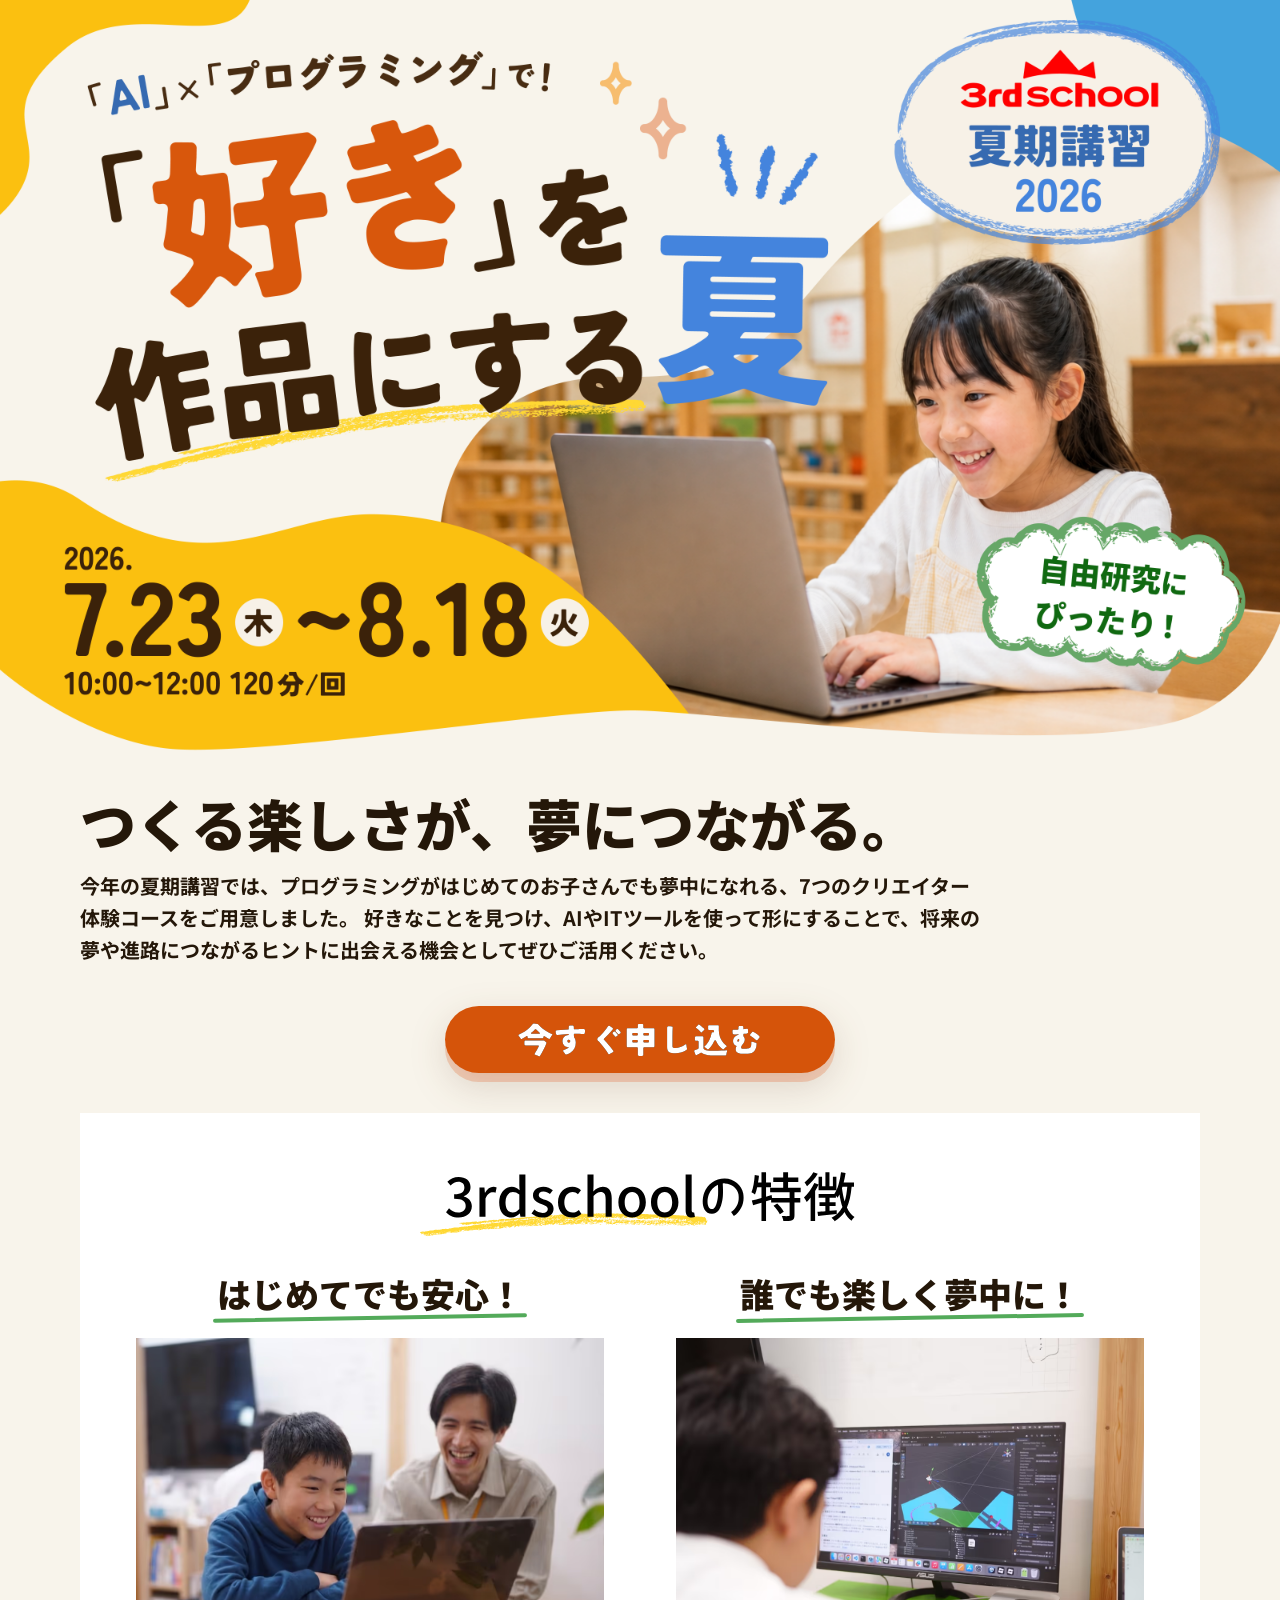
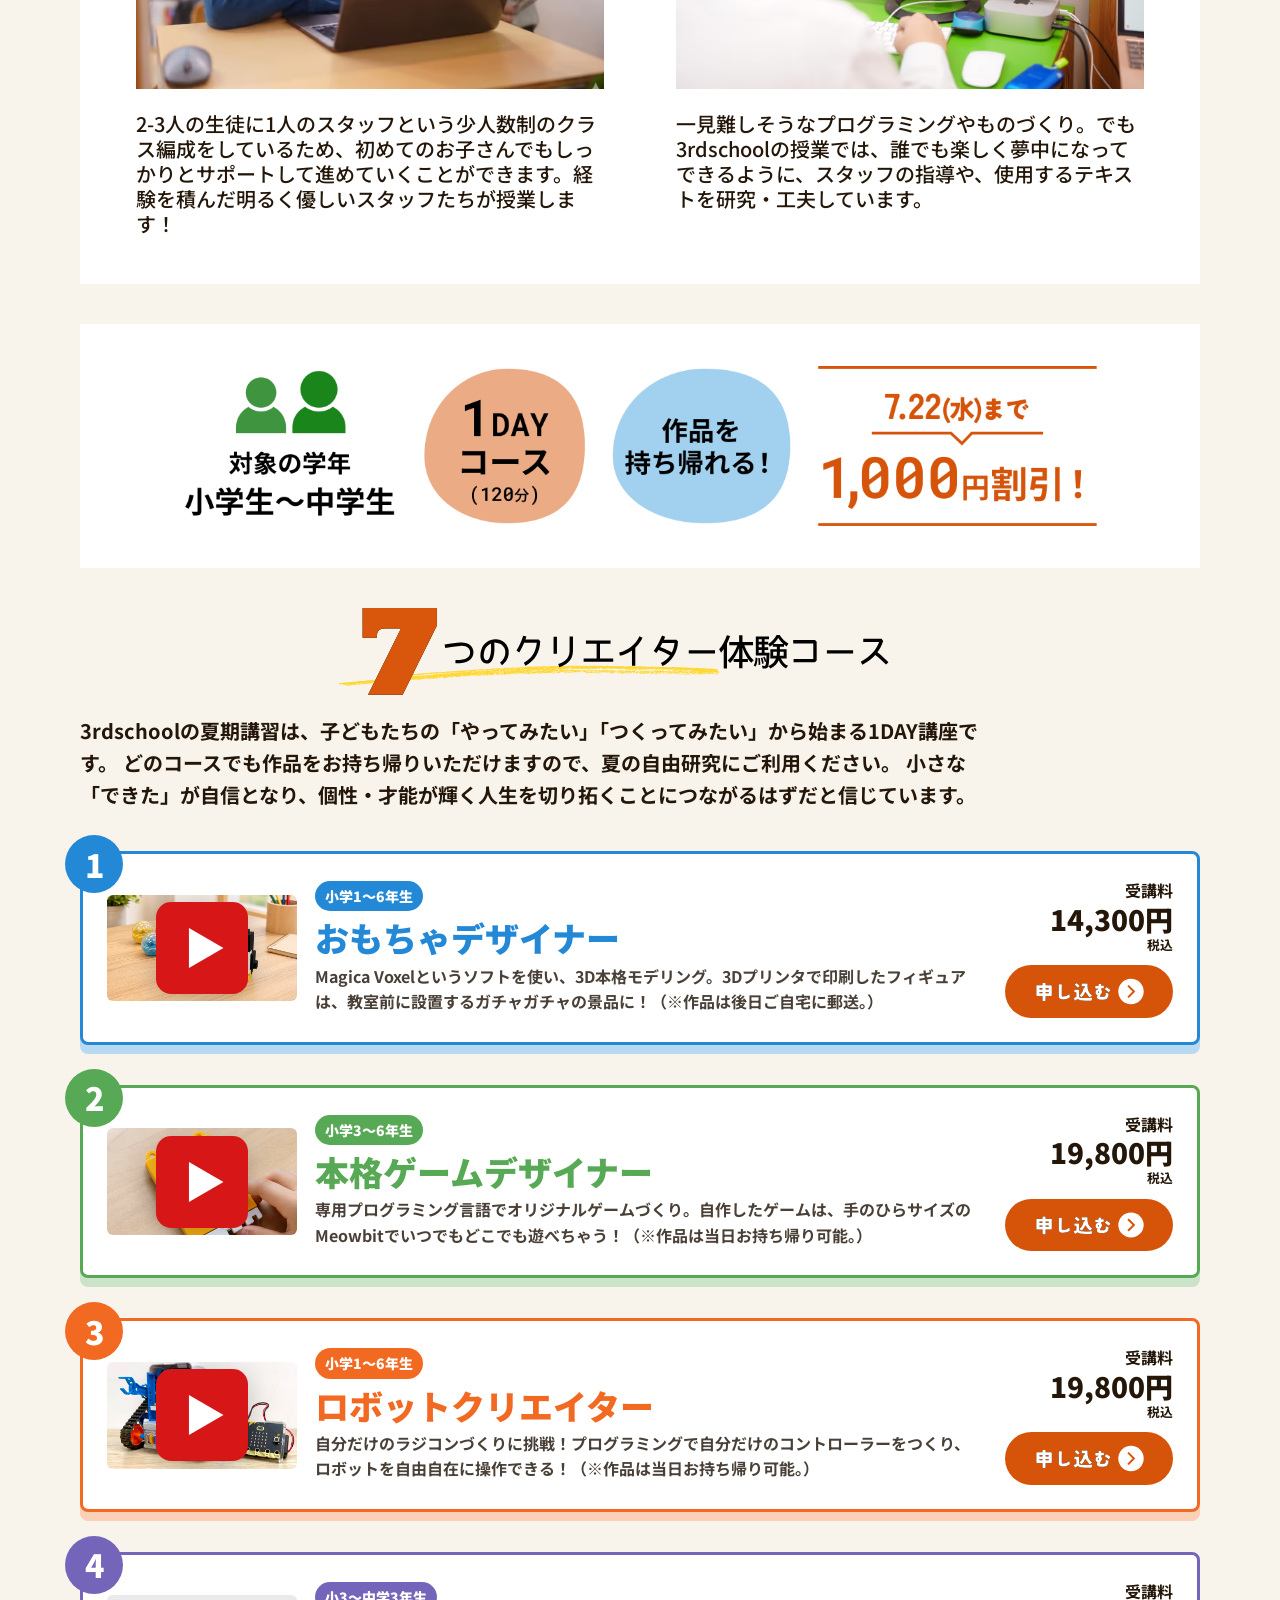
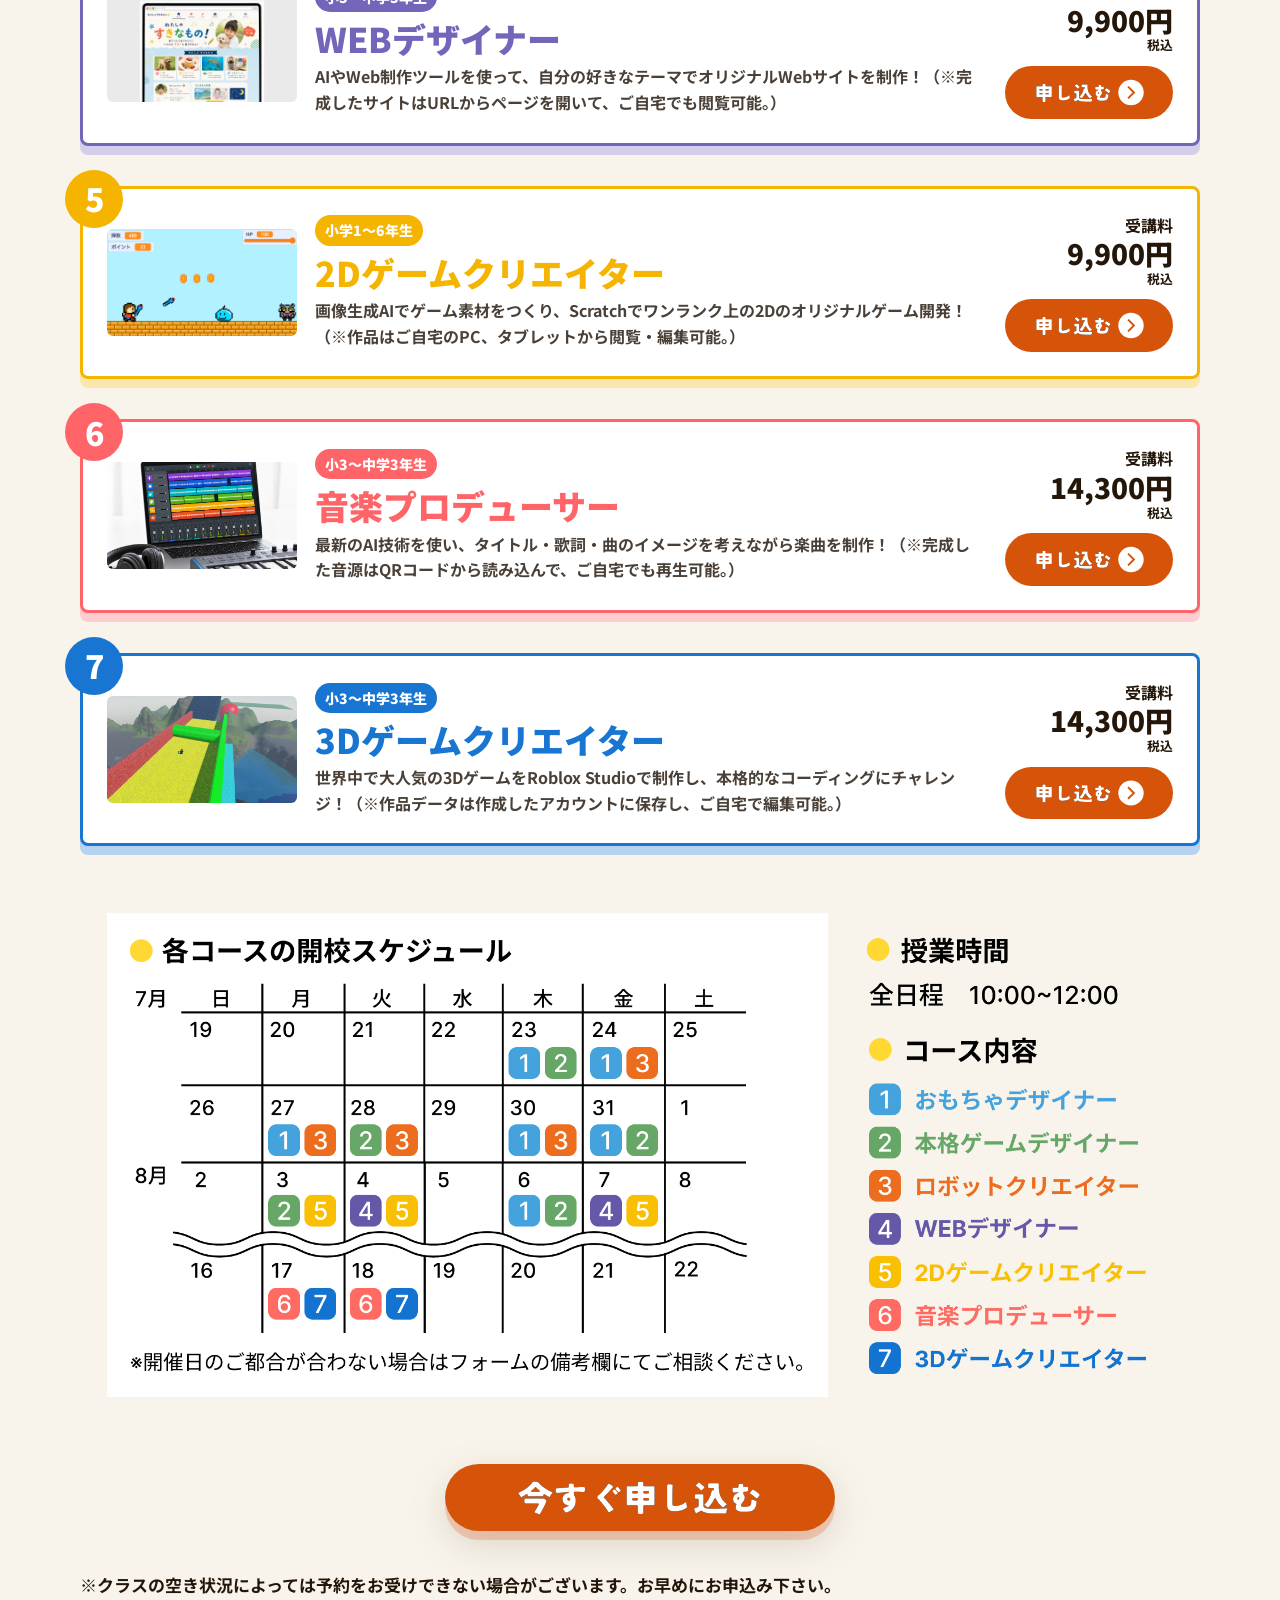
==== commit 52e93186: "fix: 動画モーダルをクリック位置に表示" ====
--- a/summer2026/index.html
+++ b/summer2026/index.html
@@ -1,5 +1,5 @@
 <!DOCTYPE html><html lang="ja" prefix="og: https://ogp.me/ns#"> <head><meta charset="UTF-8"><meta name="viewport" content="width=device-width, initial-scale=1.0"><meta name="description" content="3rdschoolの2026年夏期講習。AIとプログラミングで「好き」を作品にする、7つのクリエイター体験コースをご案内します。"><link rel="canonical" href="https://peio-day.github.io/summer2026/"><link rel="icon" type="image/svg+xml" href="/favicon.svg"><link rel="preconnect" href="https://fonts.googleapis.com"><link rel="preconnect" href="https://fonts.gstatic.com" crossorigin><link href="https://fonts.googleapis.com/css2?family=Noto+Sans+JP:wght@400;500;700&family=Monomaniac+One&family=Yomogi&display=swap" rel="stylesheet"><meta name="generator" content="Astro v6.2.1"><meta property="og:type" content="website"><meta property="og:site_name" content="3rdschool"><meta property="og:url" content="https://peio-day.github.io/summer2026/"><meta property="og:title" content="夏期講習2026 | 3rdschool"><meta property="og:description" content="3rdschoolの2026年夏期講習。AIとプログラミングで「好き」を作品にする、7つのクリエイター体験コースをご案内します。"><meta property="og:image" content="https://peio-day.github.io/images/summer2026/key-visual-pc.png"><meta property="og:locale" content="ja_JP"><meta name="twitter:card" content="summary_large_image"><meta name="twitter:title" content="夏期講習2026 | 3rdschool"><meta name="twitter:description" content="3rdschoolの2026年夏期講習。AIとプログラミングで「好き」を作品にする、7つのクリエイター体験コースをご案内します。"><meta name="twitter:image" content="https://peio-day.github.io/images/summer2026/key-visual-pc.png"><script type="application/ld+json">{"@context":"https://schema.org","@graph":[{"@type":"WebSite","@id":"https://peio-day.github.io/#website","name":"3rdschool","url":"https://peio-day.github.io/","inLanguage":"ja","publisher":{"@id":"https://peio-day.github.io/#school"}},{"@type":"EducationalOrganization","@id":"https://peio-day.github.io/#school","name":"3rdschool","alternateName":"サードスクール","description":"3rdschool（サードスクール）は、小中高生向けのロボット教室・プログラミング教室です。一人ひとりに合わせた個別最適化カリキュラムで、プログラミングやものづくりを通して自分らしさを育みます。","url":"https://peio-day.github.io/","logo":"https://peio-day.github.io/images/logo.svg","image":"https://peio-day.github.io/images/summer2026/key-visual-pc.png","telephone":"0422-27-6718","address":{"@type":"PostalAddress","postalCode":"180-0004","addressRegion":"東京都","addressLocality":"武蔵野市","streetAddress":"吉祥寺本町2-17-2 マリオンワンビルB1","addressCountry":"JP"},"areaServed":["武蔵野市","吉祥寺","東京都"]},{"@type":"WebPage","@id":"https://peio-day.github.io/summer2026/#webpage","url":"https://peio-day.github.io/summer2026/","name":"夏期講習2026 | 3rdschool","description":"3rdschoolの2026年夏期講習。AIとプログラミングで「好き」を作品にする、7つのクリエイター体験コースをご案内します。","isPartOf":{"@id":"https://peio-day.github.io/#website"},"about":{"@id":"https://peio-day.github.io/#school"},"inLanguage":"ja"}]}</script><title>夏期講習2026 | 3rdschool</title><link rel="stylesheet" href="/_astro/Layout.C4W0TdQ2.css">
-<link rel="stylesheet" href="/_astro/summer2026@_@astro.ClHKW9l5.css"></head> <body class="bg-white">  <main class="summer-lp" data-astro-cid-hf2qwijf> <section class="hero" aria-label="3rdschool 夏期講習2026 キービジュアル" data-astro-cid-hf2qwijf> <picture data-astro-cid-hf2qwijf> <source media="(min-width: 640px)" srcset="/images/summer2026/key-visual-pc.png" data-astro-cid-hf2qwijf> <img class="hero-image" src="/images/summer2026/key-visual-sp.png" alt="3rdschool 夏期講習2026。AIとプログラミングで好きを作品にする夏。2026年7月23日から8月18日、10時から12時、120分。自由研究にぴったり。" data-astro-cid-hf2qwijf> </picture> </section> <section class="school-message" aria-labelledby="school-message-title" data-astro-cid-hf2qwijf> <div class="school-message-inner" data-astro-cid-hf2qwijf> <h2 id="school-message-title" data-astro-cid-hf2qwijf>つくる楽しさが、夢につながる。</h2> <p class="school-message-text" data-astro-cid-hf2qwijf>
+<link rel="stylesheet" href="/_astro/summer2026@_@astro.SPBVrMP7.css"></head> <body class="bg-white">  <main class="summer-lp" data-astro-cid-hf2qwijf> <section class="hero" aria-label="3rdschool 夏期講習2026 キービジュアル" data-astro-cid-hf2qwijf> <picture data-astro-cid-hf2qwijf> <source media="(min-width: 640px)" srcset="/images/summer2026/key-visual-pc.png" data-astro-cid-hf2qwijf> <img class="hero-image" src="/images/summer2026/key-visual-sp.png" alt="3rdschool 夏期講習2026。AIとプログラミングで好きを作品にする夏。2026年7月23日から8月18日、10時から12時、120分。自由研究にぴったり。" data-astro-cid-hf2qwijf> </picture> </section> <section class="school-message" aria-labelledby="school-message-title" data-astro-cid-hf2qwijf> <div class="school-message-inner" data-astro-cid-hf2qwijf> <h2 id="school-message-title" data-astro-cid-hf2qwijf>つくる楽しさが、夢につながる。</h2> <p class="school-message-text" data-astro-cid-hf2qwijf>
 今年の夏期講習では、プログラミングがはじめてのお子さんでも夢中になれる、7つのクリエイター体験コースをご用意しました。
           好きなことを見つけ、AIやITツールを使って形にすることで、将来の夢や進路につながるヒントに出会える機会としてぜひご活用ください。
 </p> </div> </section> <section class="apply-visual" aria-label="夏期講習のお申込み" data-astro-cid-hf2qwijf> <a href="https://docs.google.com/forms/d/e/1FAIpQLSduN8MooOyiQz0dYgE5mBv_ekLYyKH8mfT1qX-mjgwdYYF5_A/viewform?usp=header" target="_blank" rel="noopener noreferrer" data-astro-cid-hf2qwijf> <img src="/images/summer2026/apply-button.svg" alt="今すぐ申し込む" data-astro-cid-hf2qwijf> </a> </section> <section class="features" aria-labelledby="features-title" data-astro-cid-hf2qwijf> <div class="section-heading" data-astro-cid-hf2qwijf> <h2 id="features-title" class="feature-title" data-astro-cid-hf2qwijf> <img src="/images/summer2026/feature-title.svg" alt="3rdschoolの特徴" loading="eager" data-astro-cid-hf2qwijf> </h2> </div> <div class="feature-list" data-astro-cid-hf2qwijf> <article class="feature-item" data-astro-cid-hf2qwijf> <h3 data-astro-cid-hf2qwijf>はじめてでも安心！</h3> <picture data-optimized-picture><source type="image/avif" srcset="/images/summer2026/_optimized/feature-support-320.avif 320w, /images/summer2026/_optimized/feature-support-480.avif 480w, /images/summer2026/_optimized/feature-support-768.avif 768w, /images/summer2026/_optimized/feature-support-1024.avif 1024w, /images/summer2026/_optimized/feature-support-1111.avif 1111w" sizes="100vw"><source type="image/webp" srcset="/images/summer2026/_optimized/feature-support-320.webp 320w, /images/summer2026/_optimized/feature-support-480.webp 480w, /images/summer2026/_optimized/feature-support-768.webp 768w, /images/summer2026/_optimized/feature-support-1024.webp 1024w, /images/summer2026/_optimized/feature-support-1111.webp 1111w" sizes="100vw"><img src="/images/summer2026/_optimized/feature-support-1111.jpg" alt="スタッフが子どもに寄り添って制作をサポートしている様子" loading="lazy" data-astro-cid-hf2qwijf srcset="/images/summer2026/_optimized/feature-support-320.jpg 320w, /images/summer2026/_optimized/feature-support-480.jpg 480w, /images/summer2026/_optimized/feature-support-768.jpg 768w, /images/summer2026/_optimized/feature-support-1024.jpg 1024w, /images/summer2026/_optimized/feature-support-1111.jpg 1111w" sizes="100vw" width="1111" height="776" decoding="async"></picture> <p data-astro-cid-hf2qwijf>
@@ -12,4 +12,4 @@
         小さな「できた」が自信となり、個性・才能が輝く人生を切り拓くことにつながるはずだと信じています。
 </p> </section> <section class="courses" aria-label="コース一覧" data-astro-cid-hf2qwijf> <article class="course-card" style="--course-color: #2389d7" data-astro-cid-hf2qwijf> <div class="course-number" data-astro-cid-hf2qwijf>1</div> <button class="course-media course-video-link" type="button" data-video-url="https://youtu.be/-Th_fLMg3TQ" data-video-title="おもちゃデザイナーの動画" aria-label="おもちゃデザイナーの動画を見る" data-astro-cid-hf2qwijf> <picture data-optimized-picture><source type="image/avif" srcset="/images/summer2026/_optimized/course-toy-320.avif 320w, /images/summer2026/_optimized/course-toy-480.avif 480w, /images/summer2026/_optimized/course-toy-768.avif 768w, /images/summer2026/_optimized/course-toy-1024.avif 1024w, /images/summer2026/_optimized/course-toy-1440.avif 1440w, /images/summer2026/_optimized/course-toy-1672.avif 1672w" sizes="100vw"><source type="image/webp" srcset="/images/summer2026/_optimized/course-toy-320.webp 320w, /images/summer2026/_optimized/course-toy-480.webp 480w, /images/summer2026/_optimized/course-toy-768.webp 768w, /images/summer2026/_optimized/course-toy-1024.webp 1024w, /images/summer2026/_optimized/course-toy-1440.webp 1440w, /images/summer2026/_optimized/course-toy-1672.webp 1672w" sizes="100vw"><img class="course-image" src="/images/summer2026/_optimized/course-toy-1672.jpg" alt="" loading="lazy" data-astro-cid-hf2qwijf srcset="/images/summer2026/_optimized/course-toy-320.jpg 320w, /images/summer2026/_optimized/course-toy-480.jpg 480w, /images/summer2026/_optimized/course-toy-768.jpg 768w, /images/summer2026/_optimized/course-toy-1024.jpg 1024w, /images/summer2026/_optimized/course-toy-1440.jpg 1440w, /images/summer2026/_optimized/course-toy-1672.jpg 1672w" sizes="100vw" width="1672" height="941" decoding="async"></picture> <img class="course-play-button" src="/images/summer2026/play-button.svg" alt="" aria-hidden="true" loading="lazy" data-astro-cid-hf2qwijf> </button> <div class="course-body" data-astro-cid-hf2qwijf> <span class="target" data-astro-cid-hf2qwijf>小学1〜6年生</span> <h3 data-astro-cid-hf2qwijf>おもちゃデザイナー</h3> <p data-astro-cid-hf2qwijf>Magica Voxelというソフトを使い、3D本格モデリング。3Dプリンタで印刷したフィギュアは、教室前に設置するガチャガチャの景品に！（※作品は後日ご自宅に郵送。）</p> </div> <div class="course-footer" data-astro-cid-hf2qwijf> <div class="course-price" data-astro-cid-hf2qwijf> <span data-astro-cid-hf2qwijf>受講料</span> <strong data-astro-cid-hf2qwijf>14,300円</strong> <small data-astro-cid-hf2qwijf>税込</small> </div> <a class="course-apply" href="https://docs.google.com/forms/d/e/1FAIpQLSduN8MooOyiQz0dYgE5mBv_ekLYyKH8mfT1qX-mjgwdYYF5_A/viewform?usp=header" target="_blank" rel="noopener noreferrer" data-astro-cid-hf2qwijf> <img src="/images/summer2026/apply-button-small.svg" alt="おもちゃデザイナーに申し込む" loading="lazy" data-astro-cid-hf2qwijf> </a> </div> </article><article class="course-card" style="--course-color: #58a955" data-astro-cid-hf2qwijf> <div class="course-number" data-astro-cid-hf2qwijf>2</div> <button class="course-media course-video-link" type="button" data-video-url="https://youtu.be/zS_Z43B3f7M" data-video-title="本格ゲームデザイナーの動画" aria-label="本格ゲームデザイナーの動画を見る" data-astro-cid-hf2qwijf> <picture data-optimized-picture><source type="image/avif" srcset="/images/summer2026/_optimized/course-game-320.avif 320w, /images/summer2026/_optimized/course-game-480.avif 480w, /images/summer2026/_optimized/course-game-768.avif 768w, /images/summer2026/_optimized/course-game-1024.avif 1024w, /images/summer2026/_optimized/course-game-1402.avif 1402w" sizes="100vw"><source type="image/webp" srcset="/images/summer2026/_optimized/course-game-320.webp 320w, /images/summer2026/_optimized/course-game-480.webp 480w, /images/summer2026/_optimized/course-game-768.webp 768w, /images/summer2026/_optimized/course-game-1024.webp 1024w, /images/summer2026/_optimized/course-game-1402.webp 1402w" sizes="100vw"><img class="course-image" src="/images/summer2026/_optimized/course-game-1402.jpg" alt="" loading="lazy" data-astro-cid-hf2qwijf srcset="/images/summer2026/_optimized/course-game-320.jpg 320w, /images/summer2026/_optimized/course-game-480.jpg 480w, /images/summer2026/_optimized/course-game-768.jpg 768w, /images/summer2026/_optimized/course-game-1024.jpg 1024w, /images/summer2026/_optimized/course-game-1402.jpg 1402w" sizes="100vw" width="1402" height="1122" decoding="async"></picture> <img class="course-play-button" src="/images/summer2026/play-button.svg" alt="" aria-hidden="true" loading="lazy" data-astro-cid-hf2qwijf> </button> <div class="course-body" data-astro-cid-hf2qwijf> <span class="target" data-astro-cid-hf2qwijf>小学3〜6年生</span> <h3 data-astro-cid-hf2qwijf>本格ゲームデザイナー</h3> <p data-astro-cid-hf2qwijf>専用プログラミング言語でオリジナルゲームづくり。自作したゲームは、手のひらサイズのMeowbitでいつでもどこでも遊べちゃう！（※作品は当日お持ち帰り可能。）</p> </div> <div class="course-footer" data-astro-cid-hf2qwijf> <div class="course-price" data-astro-cid-hf2qwijf> <span data-astro-cid-hf2qwijf>受講料</span> <strong data-astro-cid-hf2qwijf>19,800円</strong> <small data-astro-cid-hf2qwijf>税込</small> </div> <a class="course-apply" href="https://docs.google.com/forms/d/e/1FAIpQLSduN8MooOyiQz0dYgE5mBv_ekLYyKH8mfT1qX-mjgwdYYF5_A/viewform?usp=header" target="_blank" rel="noopener noreferrer" data-astro-cid-hf2qwijf> <img src="/images/summer2026/apply-button-small.svg" alt="本格ゲームデザイナーに申し込む" loading="lazy" data-astro-cid-hf2qwijf> </a> </div> </article><article class="course-card" style="--course-color: #f26922" data-astro-cid-hf2qwijf> <div class="course-number" data-astro-cid-hf2qwijf>3</div> <button class="course-media course-video-link" type="button" data-video-url="https://youtu.be/E_K2ymYAsv4" data-video-title="ロボットクリエイターの動画" aria-label="ロボットクリエイターの動画を見る" data-astro-cid-hf2qwijf> <picture data-optimized-picture><source type="image/avif" srcset="/images/summer2026/_optimized/course-robot-320.avif 320w, /images/summer2026/_optimized/course-robot-480.avif 480w, /images/summer2026/_optimized/course-robot-768.avif 768w, /images/summer2026/_optimized/course-robot-1024.avif 1024w, /images/summer2026/_optimized/course-robot-1440.avif 1440w, /images/summer2026/_optimized/course-robot-1504.avif 1504w" sizes="100vw"><source type="image/webp" srcset="/images/summer2026/_optimized/course-robot-320.webp 320w, /images/summer2026/_optimized/course-robot-480.webp 480w, /images/summer2026/_optimized/course-robot-768.webp 768w, /images/summer2026/_optimized/course-robot-1024.webp 1024w, /images/summer2026/_optimized/course-robot-1440.webp 1440w, /images/summer2026/_optimized/course-robot-1504.webp 1504w" sizes="100vw"><img class="course-image" src="/images/summer2026/_optimized/course-robot-1504.jpg" alt="" loading="lazy" data-astro-cid-hf2qwijf srcset="/images/summer2026/_optimized/course-robot-320.jpg 320w, /images/summer2026/_optimized/course-robot-480.jpg 480w, /images/summer2026/_optimized/course-robot-768.jpg 768w, /images/summer2026/_optimized/course-robot-1024.jpg 1024w, /images/summer2026/_optimized/course-robot-1440.jpg 1440w, /images/summer2026/_optimized/course-robot-1504.jpg 1504w" sizes="100vw" width="1504" height="1310" decoding="async"></picture> <img class="course-play-button" src="/images/summer2026/play-button.svg" alt="" aria-hidden="true" loading="lazy" data-astro-cid-hf2qwijf> </button> <div class="course-body" data-astro-cid-hf2qwijf> <span class="target" data-astro-cid-hf2qwijf>小学1〜6年生</span> <h3 data-astro-cid-hf2qwijf>ロボットクリエイター</h3> <p data-astro-cid-hf2qwijf>自分だけのラジコンづくりに挑戦！プログラミングで自分だけのコントローラーをつくり、ロボットを自由自在に操作できる！（※作品は当日お持ち帰り可能。）</p> </div> <div class="course-footer" data-astro-cid-hf2qwijf> <div class="course-price" data-astro-cid-hf2qwijf> <span data-astro-cid-hf2qwijf>受講料</span> <strong data-astro-cid-hf2qwijf>19,800円</strong> <small data-astro-cid-hf2qwijf>税込</small> </div> <a class="course-apply" href="https://docs.google.com/forms/d/e/1FAIpQLSduN8MooOyiQz0dYgE5mBv_ekLYyKH8mfT1qX-mjgwdYYF5_A/viewform?usp=header" target="_blank" rel="noopener noreferrer" data-astro-cid-hf2qwijf> <img src="/images/summer2026/apply-button-small.svg" alt="ロボットクリエイターに申し込む" loading="lazy" data-astro-cid-hf2qwijf> </a> </div> </article><article class="course-card" style="--course-color: #7565ba" data-astro-cid-hf2qwijf> <div class="course-number" data-astro-cid-hf2qwijf>4</div> <div class="course-media" data-astro-cid-hf2qwijf> <picture data-optimized-picture><source type="image/avif" srcset="/images/summer2026/_optimized/course-web-320.avif 320w, /images/summer2026/_optimized/course-web-432.avif 432w" sizes="432px"><source type="image/webp" srcset="/images/summer2026/_optimized/course-web-320.webp 320w, /images/summer2026/_optimized/course-web-432.webp 432w" sizes="432px"><img class="course-image" src="/images/summer2026/_optimized/course-web-432.jpg" alt="" loading="lazy" data-astro-cid-hf2qwijf srcset="/images/summer2026/_optimized/course-web-320.jpg 320w, /images/summer2026/_optimized/course-web-432.jpg 432w" sizes="432px" width="432" height="240" decoding="async"></picture> </div> <div class="course-body" data-astro-cid-hf2qwijf> <span class="target" data-astro-cid-hf2qwijf>小3〜中学3年生</span> <h3 data-astro-cid-hf2qwijf>WEBデザイナー</h3> <p data-astro-cid-hf2qwijf>AIやWeb制作ツールを使って、自分の好きなテーマでオリジナルWebサイトを制作！（※完成したサイトはURLからページを開いて、ご自宅でも閲覧可能。）</p> </div> <div class="course-footer" data-astro-cid-hf2qwijf> <div class="course-price" data-astro-cid-hf2qwijf> <span data-astro-cid-hf2qwijf>受講料</span> <strong data-astro-cid-hf2qwijf>9,900円</strong> <small data-astro-cid-hf2qwijf>税込</small> </div> <a class="course-apply" href="https://docs.google.com/forms/d/e/1FAIpQLSduN8MooOyiQz0dYgE5mBv_ekLYyKH8mfT1qX-mjgwdYYF5_A/viewform?usp=header" target="_blank" rel="noopener noreferrer" data-astro-cid-hf2qwijf> <img src="/images/summer2026/apply-button-small.svg" alt="WEBデザイナーに申し込む" loading="lazy" data-astro-cid-hf2qwijf> </a> </div> </article><article class="course-card" style="--course-color: #f4b400" data-astro-cid-hf2qwijf> <div class="course-number" data-astro-cid-hf2qwijf>5</div> <div class="course-media" data-astro-cid-hf2qwijf> <img class="course-image" src="/images/summer2026/course-2d.png" alt="" loading="lazy" data-astro-cid-hf2qwijf> </div> <div class="course-body" data-astro-cid-hf2qwijf> <span class="target" data-astro-cid-hf2qwijf>小学1〜6年生</span> <h3 data-astro-cid-hf2qwijf>2Dゲームクリエイター</h3> <p data-astro-cid-hf2qwijf>画像生成AIでゲーム素材をつくり、Scratchでワンランク上の2Dのオリジナルゲーム開発！（※作品はご自宅のPC、タブレットから閲覧・編集可能。）</p> </div> <div class="course-footer" data-astro-cid-hf2qwijf> <div class="course-price" data-astro-cid-hf2qwijf> <span data-astro-cid-hf2qwijf>受講料</span> <strong data-astro-cid-hf2qwijf>9,900円</strong> <small data-astro-cid-hf2qwijf>税込</small> </div> <a class="course-apply" href="https://docs.google.com/forms/d/e/1FAIpQLSduN8MooOyiQz0dYgE5mBv_ekLYyKH8mfT1qX-mjgwdYYF5_A/viewform?usp=header" target="_blank" rel="noopener noreferrer" data-astro-cid-hf2qwijf> <img src="/images/summer2026/apply-button-small.svg" alt="2Dゲームクリエイターに申し込む" loading="lazy" data-astro-cid-hf2qwijf> </a> </div> </article><article class="course-card" style="--course-color: #ff6469" data-astro-cid-hf2qwijf> <div class="course-number" data-astro-cid-hf2qwijf>6</div> <div class="course-media" data-astro-cid-hf2qwijf> <picture data-optimized-picture><source type="image/avif" srcset="/images/summer2026/_optimized/course-music-320.avif 320w, /images/summer2026/_optimized/course-music-480.avif 480w, /images/summer2026/_optimized/course-music-768.avif 768w, /images/summer2026/_optimized/course-music-1024.avif 1024w, /images/summer2026/_optimized/course-music-1440.avif 1440w, /images/summer2026/_optimized/course-music-1448.avif 1448w" sizes="100vw"><source type="image/webp" srcset="/images/summer2026/_optimized/course-music-320.webp 320w, /images/summer2026/_optimized/course-music-480.webp 480w, /images/summer2026/_optimized/course-music-768.webp 768w, /images/summer2026/_optimized/course-music-1024.webp 1024w, /images/summer2026/_optimized/course-music-1440.webp 1440w, /images/summer2026/_optimized/course-music-1448.webp 1448w" sizes="100vw"><img class="course-image" src="/images/summer2026/_optimized/course-music-1448.jpg" alt="" loading="lazy" data-astro-cid-hf2qwijf srcset="/images/summer2026/_optimized/course-music-320.jpg 320w, /images/summer2026/_optimized/course-music-480.jpg 480w, /images/summer2026/_optimized/course-music-768.jpg 768w, /images/summer2026/_optimized/course-music-1024.jpg 1024w, /images/summer2026/_optimized/course-music-1440.jpg 1440w, /images/summer2026/_optimized/course-music-1448.jpg 1448w" sizes="100vw" width="1448" height="1086" decoding="async"></picture> </div> <div class="course-body" data-astro-cid-hf2qwijf> <span class="target" data-astro-cid-hf2qwijf>小3〜中学3年生</span> <h3 data-astro-cid-hf2qwijf>音楽プロデューサー</h3> <p data-astro-cid-hf2qwijf>最新のAI技術を使い、タイトル・歌詞・曲のイメージを考えながら楽曲を制作！（※完成した音源はQRコードから読み込んで、ご自宅でも再生可能。）</p> </div> <div class="course-footer" data-astro-cid-hf2qwijf> <div class="course-price" data-astro-cid-hf2qwijf> <span data-astro-cid-hf2qwijf>受講料</span> <strong data-astro-cid-hf2qwijf>14,300円</strong> <small data-astro-cid-hf2qwijf>税込</small> </div> <a class="course-apply" href="https://docs.google.com/forms/d/e/1FAIpQLSduN8MooOyiQz0dYgE5mBv_ekLYyKH8mfT1qX-mjgwdYYF5_A/viewform?usp=header" target="_blank" rel="noopener noreferrer" data-astro-cid-hf2qwijf> <img src="/images/summer2026/apply-button-small.svg" alt="音楽プロデューサーに申し込む" loading="lazy" data-astro-cid-hf2qwijf> </a> </div> </article><article class="course-card" style="--course-color: #1875d1" data-astro-cid-hf2qwijf> <div class="course-number" data-astro-cid-hf2qwijf>7</div> <div class="course-media" data-astro-cid-hf2qwijf> <picture data-optimized-picture><source type="image/avif" srcset="/images/summer2026/_optimized/course-3d-320.avif 320w, /images/summer2026/_optimized/course-3d-480.avif 480w, /images/summer2026/_optimized/course-3d-768.avif 768w, /images/summer2026/_optimized/course-3d-1024.avif 1024w, /images/summer2026/_optimized/course-3d-1440.avif 1440w, /images/summer2026/_optimized/course-3d-1882.avif 1882w" sizes="100vw"><source type="image/webp" srcset="/images/summer2026/_optimized/course-3d-320.webp 320w, /images/summer2026/_optimized/course-3d-480.webp 480w, /images/summer2026/_optimized/course-3d-768.webp 768w, /images/summer2026/_optimized/course-3d-1024.webp 1024w, /images/summer2026/_optimized/course-3d-1440.webp 1440w, /images/summer2026/_optimized/course-3d-1882.webp 1882w" sizes="100vw"><img class="course-image" src="/images/summer2026/_optimized/course-3d-1882.jpg" alt="" loading="lazy" data-astro-cid-hf2qwijf srcset="/images/summer2026/_optimized/course-3d-320.jpg 320w, /images/summer2026/_optimized/course-3d-480.jpg 480w, /images/summer2026/_optimized/course-3d-768.jpg 768w, /images/summer2026/_optimized/course-3d-1024.jpg 1024w, /images/summer2026/_optimized/course-3d-1440.jpg 1440w, /images/summer2026/_optimized/course-3d-1882.jpg 1882w" sizes="100vw" width="1882" height="1302" decoding="async"></picture> </div> <div class="course-body" data-astro-cid-hf2qwijf> <span class="target" data-astro-cid-hf2qwijf>小3〜中学3年生</span> <h3 data-astro-cid-hf2qwijf>3Dゲームクリエイター</h3> <p data-astro-cid-hf2qwijf>世界中で大人気の3DゲームをRoblox Studioで制作し、本格的なコーディングにチャレンジ！（※作品データは作成したアカウントに保存し、ご自宅で編集可能。）</p> </div> <div class="course-footer" data-astro-cid-hf2qwijf> <div class="course-price" data-astro-cid-hf2qwijf> <span data-astro-cid-hf2qwijf>受講料</span> <strong data-astro-cid-hf2qwijf>14,300円</strong> <small data-astro-cid-hf2qwijf>税込</small> </div> <a class="course-apply" href="https://docs.google.com/forms/d/e/1FAIpQLSduN8MooOyiQz0dYgE5mBv_ekLYyKH8mfT1qX-mjgwdYYF5_A/viewform?usp=header" target="_blank" rel="noopener noreferrer" data-astro-cid-hf2qwijf> <img src="/images/summer2026/apply-button-small.svg" alt="3Dゲームクリエイターに申し込む" loading="lazy" data-astro-cid-hf2qwijf> </a> </div> </article> </section> <section class="info-grid" aria-label="開催情報" data-astro-cid-hf2qwijf> <article class="info-card schedule-card" data-astro-cid-hf2qwijf> <picture data-astro-cid-hf2qwijf> <source media="(min-width: 768px)" srcset="/images/summer2026/schedule-form-pc.png" data-astro-cid-hf2qwijf> <img src="/images/summer2026/schedule-form-sp.jpg" alt="2026年7月から8月の各コース開校スケジュール、授業時間、コース内容" loading="lazy" data-astro-cid-hf2qwijf> </picture> </article> </section> <section class="apply-visual apply-visual-bottom" aria-label="夏期講習のお申込み" data-astro-cid-hf2qwijf> <a href="https://docs.google.com/forms/d/e/1FAIpQLSduN8MooOyiQz0dYgE5mBv_ekLYyKH8mfT1qX-mjgwdYYF5_A/viewform?usp=header" target="_blank" rel="noopener noreferrer" data-astro-cid-hf2qwijf> <img src="/images/summer2026/apply-button.svg" alt="今すぐ申し込む" data-astro-cid-hf2qwijf> </a> </section> <section class="closing-note" aria-label="お申込みに関する注意事項" data-astro-cid-hf2qwijf> <p data-astro-cid-hf2qwijf>※クラスの空き状況によっては予約をお受けできない場合がございます。お早めにお申込み下さい。</p> </section> <div class="video-modal" data-video-modal hidden data-astro-cid-hf2qwijf> <div class="video-modal-backdrop" data-video-close data-astro-cid-hf2qwijf></div> <div class="video-modal-dialog" role="dialog" aria-modal="true" aria-label="コース紹介動画" data-astro-cid-hf2qwijf> <button class="video-modal-close" type="button" data-video-close aria-label="動画を閉じる" data-astro-cid-hf2qwijf>
 ×
-</button> <iframe class="video-modal-iframe" data-video-iframe title="コース紹介動画" src="" allow="accelerometer; autoplay; clipboard-write; encrypted-media; gyroscope; picture-in-picture; web-share" allowfullscreen data-astro-cid-hf2qwijf></iframe> </div> </div> </main>  </body></html>  <script type="module">const a=e=>{try{const t=new URL(e),o=t.hostname==="youtu.be"?t.pathname.slice(1):t.searchParams.get("v");return o?`https://www.youtube.com/embed/${o}?autoplay=1&rel=0`:""}catch{return""}},n=document.querySelector("[data-video-modal]"),d=document.querySelector("[data-video-iframe]"),l=document.querySelectorAll("[data-video-url]"),u=document.querySelectorAll("[data-video-close]"),c=()=>{!(n instanceof HTMLElement)||!(d instanceof HTMLIFrameElement)||(n.hidden=!0,d.src="",document.body.style.overflow="")},m=(e,t)=>{if(!(n instanceof HTMLElement)||!(d instanceof HTMLIFrameElement))return;const o=a(e);if(!o)return;d.title=t||"コース紹介動画",d.src=o,n.hidden=!1,document.body.style.overflow="hidden";const s=n.querySelector("[data-video-close]");s instanceof HTMLButtonElement&&s.focus()};l.forEach(e=>{e.addEventListener("click",()=>{e instanceof HTMLElement&&m(e.dataset.videoUrl||"",e.dataset.videoTitle||"")})});u.forEach(e=>{e.addEventListener("click",c)});window.addEventListener("keydown",e=>{e.key==="Escape"&&c()});const r=()=>{const e=Math.ceil(document.documentElement.scrollHeight);window.parent?.postMessage({type:"thirdschool-summer2026-height",height:e},"*")},i=()=>{window.requestAnimationFrame(()=>{r(),window.setTimeout(r,250),window.setTimeout(r,1e3)})};window.addEventListener("load",i);window.addEventListener("resize",i);if("ResizeObserver"in window){const e=new ResizeObserver(i);e.observe(document.body),e.observe(document.documentElement)}i();</script>+</button> <iframe class="video-modal-iframe" data-video-iframe title="コース紹介動画" src="" allow="accelerometer; autoplay; clipboard-write; encrypted-media; gyroscope; picture-in-picture; web-share" allowfullscreen data-astro-cid-hf2qwijf></iframe> </div> </div> </main>  </body></html>  <script type="module">const m=e=>{try{const o=new URL(e),n=o.hostname==="youtu.be"?o.pathname.slice(1):o.searchParams.get("v");return n?`https://www.youtube.com/embed/${n}?autoplay=1&rel=0`:""}catch{return""}},t=document.querySelector("[data-video-modal]"),i=document.querySelector("[data-video-iframe]"),u=document.querySelectorAll("[data-video-url]"),h=document.querySelectorAll("[data-video-close]");let r=null;const f=e=>{if(!(t instanceof HTMLElement))return;const o=Math.max(document.body.scrollHeight,document.documentElement.scrollHeight,window.innerHeight),n=e.getBoundingClientRect(),s=Math.max(24,window.scrollY+n.top);t.style.setProperty("--video-modal-page-height",`${o}px`),t.style.setProperty("--video-modal-dialog-top",`${s}px`)},l=()=>{!(t instanceof HTMLElement)||!(i instanceof HTMLIFrameElement)||(t.hidden=!0,i.src="",r instanceof HTMLElement&&r.focus(),r=null)},w=(e,o,n)=>{if(!(t instanceof HTMLElement)||!(i instanceof HTMLIFrameElement))return;const s=m(e);if(!s)return;r=n,f(n),i.title=o||"コース紹介動画",i.src=s,t.hidden=!1,d();const a=t.querySelector("[data-video-close]");a instanceof HTMLButtonElement&&a.focus()};u.forEach(e=>{e.addEventListener("click",()=>{e instanceof HTMLElement&&w(e.dataset.videoUrl||"",e.dataset.videoTitle||"",e)})});h.forEach(e=>{e.addEventListener("click",l)});window.addEventListener("keydown",e=>{e.key==="Escape"&&l()});const c=()=>{const e=Math.ceil(document.documentElement.scrollHeight);window.parent?.postMessage({type:"thirdschool-summer2026-height",height:e},"*")},d=()=>{window.requestAnimationFrame(()=>{c(),window.setTimeout(c,250),window.setTimeout(c,1e3)})};window.addEventListener("load",d);window.addEventListener("resize",d);if("ResizeObserver"in window){const e=new ResizeObserver(d);e.observe(document.body),e.observe(document.documentElement)}d();</script>
--- a/_astro/summer2026@_@astro.SPBVrMP7.css
+++ b/_astro/summer2026@_@astro.SPBVrMP7.css
@@ -0,0 +1 @@
+body,body.bg-white{background:#f8f4eb}.summer-lp[data-astro-cid-hf2qwijf]{--ink: #241709;--blue: #2389d7;--orange: #f26a21;--yellow: #ffc51d;--green: #53aa5a;--page-bg: #f8f4eb;color:var(--ink);background:var(--page-bg);font-family:Noto Sans JP,sans-serif}.hero[data-astro-cid-hf2qwijf]{overflow:hidden;width:100%;background:var(--page-bg)}.school-message[data-astro-cid-hf2qwijf],.apply-visual[data-astro-cid-hf2qwijf],.features[data-astro-cid-hf2qwijf],.highlights[data-astro-cid-hf2qwijf],.intro-section[data-astro-cid-hf2qwijf],.courses[data-astro-cid-hf2qwijf],.info-grid[data-astro-cid-hf2qwijf],.closing-note[data-astro-cid-hf2qwijf]{position:relative;z-index:1;width:min(1120px,calc(100% - 60px));margin-inline:auto}.summer-lp[data-astro-cid-hf2qwijf]>section[data-astro-cid-hf2qwijf]+section[data-astro-cid-hf2qwijf]{margin-top:40px}h1[data-astro-cid-hf2qwijf],h2[data-astro-cid-hf2qwijf],h3[data-astro-cid-hf2qwijf],p[data-astro-cid-hf2qwijf]{margin-top:0}.hero[data-astro-cid-hf2qwijf] picture[data-astro-cid-hf2qwijf]{display:block;width:100%}.hero-image[data-astro-cid-hf2qwijf]{display:block;width:100%;height:auto}.school-message[data-astro-cid-hf2qwijf]{padding:0}.school-message-inner[data-astro-cid-hf2qwijf]{display:contents}.school-message[data-astro-cid-hf2qwijf] h2[data-astro-cid-hf2qwijf]{margin-bottom:16px;font-size:clamp(28px,5vw,56px);line-height:1.1;font-weight:900}.school-message-text[data-astro-cid-hf2qwijf]{max-width:900px;margin-bottom:12px;font-size:clamp(16px,2vw,20px);font-weight:700}.school-message-text[data-astro-cid-hf2qwijf]:last-child{margin-bottom:0}.apply-visual[data-astro-cid-hf2qwijf]{display:flex;justify-content:center;padding:0}.apply-visual-bottom[data-astro-cid-hf2qwijf]{padding-bottom:0}.apply-visual[data-astro-cid-hf2qwijf] a[data-astro-cid-hf2qwijf]{display:block;width:min(390px,58vw);transition:transform .2s ease,filter .2s ease}.apply-visual[data-astro-cid-hf2qwijf] a[data-astro-cid-hf2qwijf]:hover{transform:translateY(-2px);filter:brightness(1.04)}.apply-visual[data-astro-cid-hf2qwijf] img[data-astro-cid-hf2qwijf]{display:block;width:100%;height:auto;filter:drop-shadow(0 9px 0 rgba(223,74,8,.22)) drop-shadow(0 12px 18px rgba(86,47,20,.16))}.highlights[data-astro-cid-hf2qwijf]{background:#fff}.highlights-pc[data-astro-cid-hf2qwijf]{display:block;width:100%;height:auto}.highlights-sp[data-astro-cid-hf2qwijf]{display:none;width:100%;height:auto}.features[data-astro-cid-hf2qwijf]{padding:44px 56px 48px;background:#fff}.feature-title[data-astro-cid-hf2qwijf]{width:100%;margin-bottom:34px;line-height:0}.feature-title[data-astro-cid-hf2qwijf] img[data-astro-cid-hf2qwijf]{display:block;width:clamp(260px,38vw,440px);max-width:100%;height:auto;margin-inline:auto}.feature-list[data-astro-cid-hf2qwijf]{display:grid;grid-template-columns:repeat(2,minmax(0,1fr));gap:clamp(36px,7vw,72px)}.feature-item[data-astro-cid-hf2qwijf] h3[data-astro-cid-hf2qwijf]{position:relative;display:table;margin-bottom:22px;margin-inline:auto;text-align:center;font-size:clamp(24px,3.2vw,34px);line-height:1.25;font-weight:900}.feature-item[data-astro-cid-hf2qwijf] h3[data-astro-cid-hf2qwijf]:after{content:"";position:absolute;right:-4px;bottom:-4px;left:-4px;z-index:-1;height:4px;border-radius:999px;background:var(--green);transform:rotate(-1deg)}.feature-item[data-astro-cid-hf2qwijf] img[data-astro-cid-hf2qwijf]{display:block;width:100%;aspect-ratio:4 / 3;margin-bottom:22px;object-fit:cover}.feature-item[data-astro-cid-hf2qwijf] p[data-astro-cid-hf2qwijf]{margin-bottom:0;font-size:clamp(16px,1.8vw,20px);font-weight:500;line-height:1.25}.intro-section[data-astro-cid-hf2qwijf],.courses[data-astro-cid-hf2qwijf],.info-grid[data-astro-cid-hf2qwijf]{padding-inline:0}.intro-section[data-astro-cid-hf2qwijf]{padding-top:0;padding-bottom:0}.section-heading[data-astro-cid-hf2qwijf]{display:grid;justify-items:center}.creator-title[data-astro-cid-hf2qwijf]{width:100%;margin-bottom:20px;line-height:0}.creator-title[data-astro-cid-hf2qwijf] img[data-astro-cid-hf2qwijf]{display:block;width:clamp(320px,58vw,620px);max-width:100%;height:auto;margin-inline:auto}.intro-text[data-astro-cid-hf2qwijf]{max-width:900px;font-size:clamp(16px,2vw,20px);font-weight:700}.courses[data-astro-cid-hf2qwijf]{display:grid;gap:40px;padding-bottom:0}.course-card[data-astro-cid-hf2qwijf]{position:relative;display:grid;grid-template-columns:190px minmax(0,1fr) 178px;align-items:center;gap:18px;min-height:132px;padding:24px;border:3px solid var(--course-color);border-radius:8px;background:#fff;box-shadow:0 9px color-mix(in srgb,var(--course-color),#fff 68%)}.course-number[data-astro-cid-hf2qwijf]{position:absolute;top:-19px;left:-18px;z-index:2;display:grid;place-items:center;width:58px;aspect-ratio:1;border-radius:50%;color:#fff;font-size:32px;font-weight:900;background:var(--course-color)}.course-media[data-astro-cid-hf2qwijf]{position:relative;display:block;width:100%;border-radius:6px;overflow:hidden;background:#f5f5f5}.course-media[data-astro-cid-hf2qwijf] picture[data-astro-cid-hf2qwijf]{display:block}.course-image[data-astro-cid-hf2qwijf]{display:block;width:100%;aspect-ratio:16 / 9;object-fit:cover}.course-video-link[data-astro-cid-hf2qwijf]{padding:0;border:0;color:inherit;font:inherit;text-decoration:none;cursor:pointer}.course-play-button[data-astro-cid-hf2qwijf]{position:absolute;top:50%;left:50%;width:clamp(58px,9vw,92px);aspect-ratio:1;transform:translate(-50%,-50%);filter:drop-shadow(0 8px 14px rgb(0 0 0 / 22%));transition:transform .16s ease,filter .16s ease;pointer-events:none}.course-video-link[data-astro-cid-hf2qwijf]:hover .course-play-button[data-astro-cid-hf2qwijf],.course-video-link[data-astro-cid-hf2qwijf]:focus-visible .course-play-button[data-astro-cid-hf2qwijf]{transform:translate(-50%,-50%) scale(1.06);filter:drop-shadow(0 10px 18px rgb(0 0 0 / 28%))}.video-modal[data-astro-cid-hf2qwijf][hidden]{display:none}.video-modal[data-astro-cid-hf2qwijf]{position:absolute;top:0;right:0;left:0;z-index:1000;min-height:var(--video-modal-page-height, 100vh)}.video-modal-backdrop[data-astro-cid-hf2qwijf]{position:absolute;inset:0;background:#000000ad}.video-modal-dialog[data-astro-cid-hf2qwijf]{position:absolute;top:var(--video-modal-dialog-top, 30px);left:50%;z-index:1;width:min(960px,calc(100vw - 60px));aspect-ratio:16 / 9;border-radius:8px;background:#000;box-shadow:0 18px 54px #0000005c;transform:translate(-50%)}.video-modal-iframe[data-astro-cid-hf2qwijf]{display:block;width:100%;height:100%;border:0;border-radius:inherit}.video-modal-close[data-astro-cid-hf2qwijf]{position:absolute;top:-18px;right:-18px;z-index:2;display:grid;place-items:center;width:42px;aspect-ratio:1;border:0;border-radius:50%;color:#fff;font-size:30px;line-height:1;font-weight:700;background:var(--orange);box-shadow:0 5px 14px #0000003d;cursor:pointer}.target[data-astro-cid-hf2qwijf]{display:inline-block;margin-bottom:7px;padding:4px 10px;border-radius:999px;color:#fff;font-size:14px;font-weight:900;background:var(--course-color)}.course-body[data-astro-cid-hf2qwijf] h3[data-astro-cid-hf2qwijf]{margin-bottom:6px;color:var(--course-color);font-size:clamp(24px,3vw,34px);line-height:1.15;font-weight:900}.course-body[data-astro-cid-hf2qwijf] p[data-astro-cid-hf2qwijf]{margin-bottom:0;color:#4a4037;font-weight:700}.course-footer[data-astro-cid-hf2qwijf]{display:grid;justify-items:end;gap:10px;text-align:right}.course-price[data-astro-cid-hf2qwijf] span[data-astro-cid-hf2qwijf],.course-price[data-astro-cid-hf2qwijf] small[data-astro-cid-hf2qwijf]{display:block;font-weight:700}.course-price[data-astro-cid-hf2qwijf] strong[data-astro-cid-hf2qwijf]{display:block;font-size:28px;line-height:1.1;font-weight:900}.course-apply[data-astro-cid-hf2qwijf]{display:block;width:min(168px,100%);transition:transform .16s ease,filter .16s ease}.course-apply[data-astro-cid-hf2qwijf]:hover{transform:translateY(-2px);filter:brightness(1.04)}.course-apply[data-astro-cid-hf2qwijf] img[data-astro-cid-hf2qwijf]{display:block;width:100%;height:auto}.info-grid[data-astro-cid-hf2qwijf]{padding-bottom:0}.info-card[data-astro-cid-hf2qwijf]{padding:0;border:0;border-radius:0;background:#fff}.info-card[data-astro-cid-hf2qwijf] picture[data-astro-cid-hf2qwijf],.info-card[data-astro-cid-hf2qwijf] img[data-astro-cid-hf2qwijf]{display:block;width:100%;height:auto}.closing-note[data-astro-cid-hf2qwijf]{padding-bottom:56px}.closing-note[data-astro-cid-hf2qwijf] p[data-astro-cid-hf2qwijf]{margin-bottom:0;font-size:clamp(14px,2vw,17px);font-weight:700;line-height:1.7}@media(max-width:900px){.course-card[data-astro-cid-hf2qwijf]{grid-template-columns:1fr;padding:34px 24px 24px}.course-media[data-astro-cid-hf2qwijf]{grid-row:2}.course-body[data-astro-cid-hf2qwijf]{grid-row:1}.course-footer[data-astro-cid-hf2qwijf]{grid-row:3;display:flex;align-items:flex-end;justify-content:space-between;gap:12px;padding-top:8px;border-top:1px dashed color-mix(in srgb,var(--course-color),#fff 45%);text-align:left}.course-price[data-astro-cid-hf2qwijf]{min-width:max-content}.course-apply[data-astro-cid-hf2qwijf]{flex:0 0 auto;width:min(156px,46%)}}@media(max-width:767px){.features[data-astro-cid-hf2qwijf]{padding:38px 24px 44px}.feature-title[data-astro-cid-hf2qwijf]{margin-bottom:36px}.feature-list[data-astro-cid-hf2qwijf]{grid-template-columns:1fr;gap:64px}.feature-item[data-astro-cid-hf2qwijf] h3[data-astro-cid-hf2qwijf]{margin-bottom:18px}.feature-item[data-astro-cid-hf2qwijf] img[data-astro-cid-hf2qwijf]{margin-bottom:20px}.highlights-pc[data-astro-cid-hf2qwijf]{display:none}.highlights-sp[data-astro-cid-hf2qwijf]{display:block}}@media(max-width:560px){.video-modal-close[data-astro-cid-hf2qwijf]{top:-16px;right:-10px;width:38px;font-size:27px}.video-modal-dialog[data-astro-cid-hf2qwijf]{width:calc(100vw - 48px)}.apply-visual[data-astro-cid-hf2qwijf]{padding-block:0}.apply-visual[data-astro-cid-hf2qwijf] a[data-astro-cid-hf2qwijf]{width:min(300px,72vw)}.intro-section[data-astro-cid-hf2qwijf],.courses[data-astro-cid-hf2qwijf],.info-grid[data-astro-cid-hf2qwijf],.closing-note[data-astro-cid-hf2qwijf]{padding-inline:0}.course-card[data-astro-cid-hf2qwijf]{gap:12px;padding:34px 24px 24px}.course-number[data-astro-cid-hf2qwijf]{width:48px;font-size:26px}.course-apply[data-astro-cid-hf2qwijf]{width:min(136px,46%)}.course-body[data-astro-cid-hf2qwijf] h3[data-astro-cid-hf2qwijf]{font-size:24px}.course-price[data-astro-cid-hf2qwijf] strong[data-astro-cid-hf2qwijf]{font-size:25px}}
